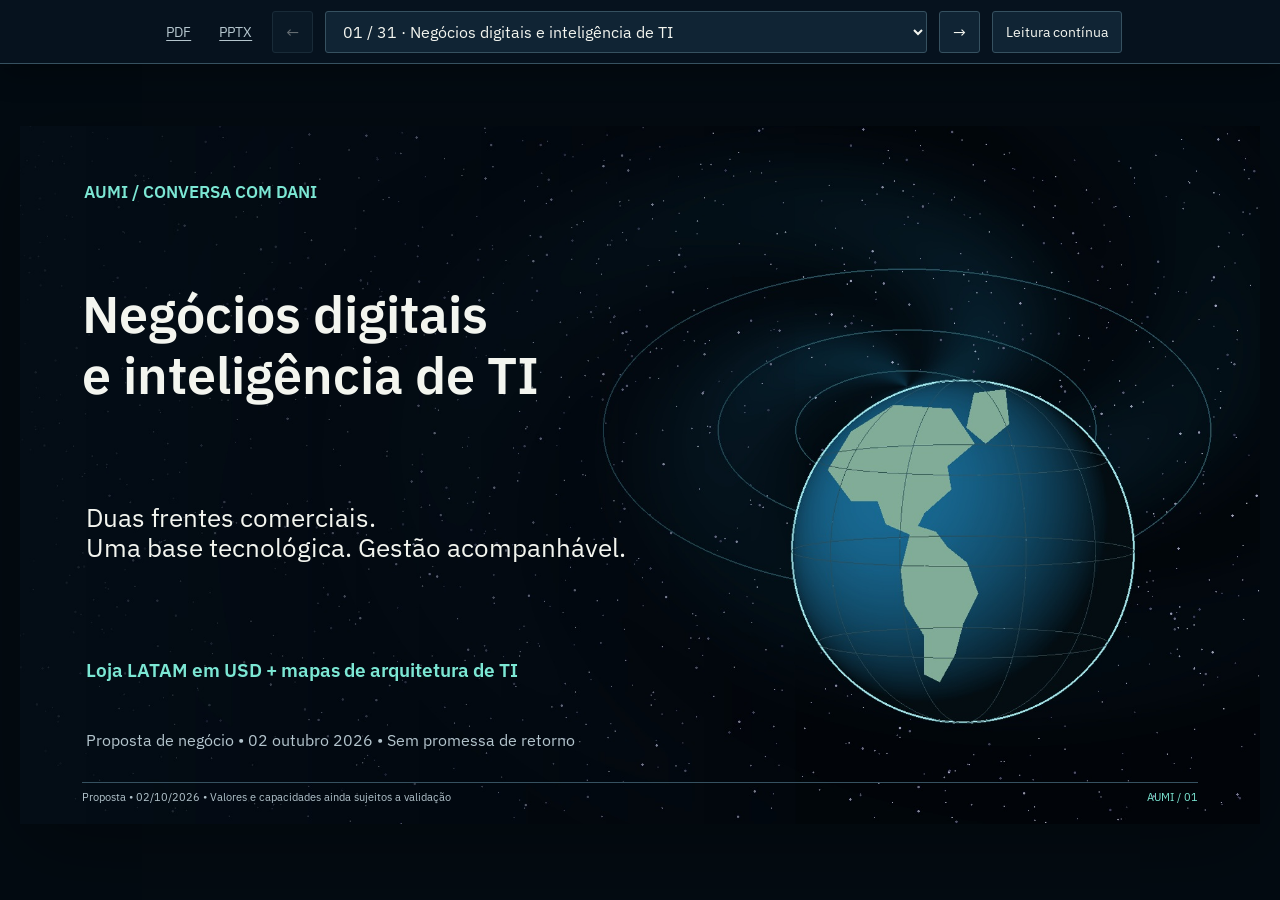
==== pitch.html @ 3e90cb3f "Add Dani portfolio pitch, audited financial model and spatial presentation" ====
<!doctype html><html lang="pt-BR"><head><meta charset="utf-8"><meta name="viewport" content="width=device-width,initial-scale=1"><title>AUMI | Pitch para Dani</title><meta name="description" content="Proposta de negócios digitais LATAM e mapas de TI, com premissas, capital e riscos explícitos."><link rel="stylesheet" href="assets/fonts.css"><link rel="stylesheet" href="pitch.css"><script src="pitch.js" defer></script></head><body><a class="skip" href="#deck">Ir para os slides</a><nav class="deck-nav" aria-label="Navegação da apresentação"><a href="pitch-deck.pdf">PDF</a><a href="pitch-deck.pptx">PPTX</a><button type="button" id="previous" aria-label="Slide anterior">←</button><label class="sr-only" for="slide-index">Escolher slide</label><select id="slide-index"><option value="1">01 / 31 · Negócios digitais e inteligência de TI</option><option value="2">02 / 31 · Duas rotas de receita. A mesma operação.</option><option value="3">03 / 31 · O que vamos oferecer primeiro</option><option value="4">04 / 31 · Validar poucos nichos. Interromper perdas cedo.</option><option value="5">05 / 31 · Mapa de TI: um escopo que o comprador entende</option><option value="6">06 / 31 · Há sinais de mercado. Ainda falta provar nossa venda.</option><option value="7">07 / 31 · Infraestrutura local. Venda e backup separados.</option><option value="8">08 / 31 · R$ 37 mil por mês no primeiro ano</option><option value="9">09 / 31 · Agentes organizam. Sócios enxergam. Humanos aprovam.</option><option value="10">10 / 31 · Metas por etapa, condicionadas a caixa e qualidade</option><option value="11">11 / 31 · De USD 29 vendidos, sobram USD 7,31628 de contribuição</option><option value="12">12 / 31 · O mapa de R$ 30 mil contribui R$ 9,6 mil</option><option value="13">13 / 31 · Escala exige mídia, visitas e entrega</option><option value="14">14 / 31 · Venda, receita e caixa são números diferentes</option><option value="15">15 / 31 · Três simulações. Nenhuma é previsão.</option><option value="16">16 / 31 · R$ 200 mil não financiam o fluxo-base completo</option><option value="17">17 / 31 · Se o CAC subir para USD 15, a tese muda</option><option value="18">18 / 31 · Sociedade 50/50. Regras antes do aporte.</option><option value="19">19 / 31 · Novas linhas só entram depois de evidência</option><option value="20">20 / 31 · A decisão de agora: validar a tese e financiar por marcos</option><option value="21">21 / 31 · Premissas da loja e fórmulas</option><option value="22">22 / 31 · Premissas de projeto, capital e exclusões</option><option value="23">23 / 31 · A curva mostra a necessidade de capital de giro</option><option value="24">24 / 31 · Agenda-base mensal: meses 1 a 12</option><option value="25">25 / 31 · Agenda-base mensal: meses 13 a 24</option><option value="26">26 / 31 · Agendas alternativas: meses 1 a 12</option><option value="27">27 / 31 · Agendas alternativas: meses 13 a 24</option><option value="28">28 / 31 · Retorno de Dani não é o payback do projeto</option><option value="29">29 / 31 · Fontes, datas e o que elas não provam</option><option value="30">30 / 31 · Fontes, datas e o que elas não provam</option><option value="31">31 / 31 · Perguntas para fechar a reunião</option></select><button type="button" id="next" aria-label="Próximo slide">→</button><button type="button" id="mode" aria-pressed="false">Leitura contínua</button></nav><p id="announcer" class="sr-only" aria-live="polite"></p><main id="deck" tabindex="-1"><section class="slide cover " id="slide-01" aria-label="1. Negócios digitais e inteligência de TI" data-title="Negócios digitais e inteligência de TI"><p class="element text" style="left:5.125%;top:8.0%;width:43.75%;height:3.888888888888889%;font-size:1.375cqw;color:#7CE7D4;font-weight:600;">AUMI  /  CONVERSA COM DANI</p><h1 class="element text" style="left:5.0%;top:22.444444444444443%;width:58.75%;height:24.444444444444443%;font-size:4.1875cqw;color:#F3F5EF;font-weight:600;">Negócios digitais<br>e inteligência de TI</h1><p class="element text" style="left:5.3125%;top:54.0%;width:45.9375%;height:11.11111111111111%;font-size:2.0625cqw;color:#F3F5EF;font-weight:400;">Duas frentes comerciais.<br>Uma base tecnológica. Gestão acompanhável.</p><p class="element text" style="left:5.3125%;top:76.22222222222223%;width:43.75%;height:9.11111111111111%;font-size:1.5625cqw;color:#7CE7D4;font-weight:600;">Loja LATAM em USD + mapas de arquitetura de TI</p><p class="element text" style="left:5.3125%;top:86.66666666666667%;width:54.375%;height:5.0%;font-size:1.25cqw;color:#B4C5CD;font-weight:400;">Proposta de negócio • 02 outubro 2026 • Sem promessa de retorno</p><footer class="slide-footer"><span>Proposta • 02/10/2026 • Valores e capacidades ainda sujeitos a validação</span><span>AUMI / 01</span></footer></section><section class="slide  " id="slide-02" aria-label="2. Duas rotas de receita. A mesma operação." data-title="Duas rotas de receita. A mesma operação."><p class="element text" style="left:4.75%;top:5.777777777777778%;width:90.0%;height:2.6666666666666665%;font-size:1.1875cqw;color:#7CE7D4;font-weight:600;">02 / O NEGÓCIO</p><h2 class="element text" style="left:4.75%;top:10.88888888888889%;width:90.625%;height:12.444444444444445%;font-size:3.0625cqw;color:#F3F5EF;font-weight:600;">Duas rotas de receita. A mesma operação.</h2><p class="element text" style="left:4.875%;top:24.22222222222222%;width:90.0%;height:6.888888888888889%;font-size:1.5625cqw;color:#B4C5CD;font-weight:400;">Pesquisa, produção, venda e medição: o ciclo se repete com aprovação humana.</p><p class="element text decor" style="left:4.875%;top:35.77777777777778%;width:42.75%;height:27.22222222222222%;font-size:1.75cqw;color:#F3F5EF;font-weight:400;background:#102434;"></p><p class="element text" style="left:6.5%;top:38.44444444444444%;width:39.5%;height:6.0%;font-size:1.875cqw;color:#7CE7D4;font-weight:600;">LOJA LATAM</p><p class="element text" style="left:6.5%;top:46.111111111111114%;width:39.5%;height:14.777777777777779%;font-size:1.5625cqw;color:#F3F5EF;font-weight:400;">Pessoas compram materiais práticos.<br>PDFs, templates, kits e minicursos.<br>Receita por pedido em USD.</p><p class="element text decor" style="left:49.875%;top:35.77777777777778%;width:45.25%;height:27.22222222222222%;font-size:1.75cqw;color:#F3F5EF;font-weight:400;background:#102434;"></p><p class="element text" style="left:51.5%;top:38.44444444444444%;width:42.0%;height:6.0%;font-size:1.875cqw;color:#F5CA80;font-weight:600;">MAPAS DE TI</p><p class="element text" style="left:51.5%;top:46.111111111111114%;width:42.0%;height:14.777777777777779%;font-size:1.5625cqw;color:#F3F5EF;font-weight:400;">Empresas contratam um escopo delimitado.<br>Inventário, relações e visão executiva.<br>Receita por projeto em BRL.</p><p class="element text" style="left:4.875%;top:69.44444444444444%;width:21.5%;height:4.888888888888889%;font-size:1.6875cqw;color:#7CE7D4;font-weight:600;">01 Pesquisar</p><p class="element text" style="left:4.875%;top:75.66666666666667%;width:20.8125%;height:6.666666666666667%;font-size:1.375cqw;color:#B4C5CD;font-weight:400;">Dor + disposição de pagar</p><p class="element text" style="left:27.75%;top:69.44444444444444%;width:21.5%;height:4.888888888888889%;font-size:1.6875cqw;color:#7CE7D4;font-weight:600;">02 Construir</p><p class="element text" style="left:27.75%;top:75.66666666666667%;width:20.8125%;height:6.666666666666667%;font-size:1.375cqw;color:#B4C5CD;font-weight:400;">Curadoria + revisão humana</p><p class="element text" style="left:50.625%;top:69.44444444444444%;width:21.5%;height:4.888888888888889%;font-size:1.6875cqw;color:#7CE7D4;font-weight:600;">03 Vender</p><p class="element text" style="left:50.625%;top:75.66666666666667%;width:20.8125%;height:6.666666666666667%;font-size:1.375cqw;color:#B4C5CD;font-weight:400;">Checkout ou contrato</p><p class="element text" style="left:73.5%;top:69.44444444444444%;width:21.5%;height:4.888888888888889%;font-size:1.6875cqw;color:#7CE7D4;font-weight:600;">04 Medir</p><p class="element text" style="left:73.5%;top:75.66666666666667%;width:20.8125%;height:6.666666666666667%;font-size:1.375cqw;color:#B4C5CD;font-weight:400;">Margem, qualidade e caixa</p><p class="element text" style="left:4.875%;top:83.88888888888889%;width:90.25%;height:7.222222222222222%;font-size:1.5625cqw;color:#F5CA80;font-weight:600;">Clientes diferentes; não há conversão automática de consumidor em comprador B2B.</p><footer class="slide-footer"><span>Proposta • 02/10/2026 • Valores e capacidades ainda sujeitos a validação</span><span>AUMI / 02</span></footer></section><section class="slide  " id="slide-03" aria-label="3. O que vamos oferecer primeiro" data-title="O que vamos oferecer primeiro"><p class="element text" style="left:4.75%;top:5.777777777777778%;width:90.0%;height:2.6666666666666665%;font-size:1.1875cqw;color:#7CE7D4;font-weight:600;">03 / PRODUTOS PROPOSTOS</p><h2 class="element text" style="left:4.75%;top:10.88888888888889%;width:90.625%;height:12.444444444444445%;font-size:3.0625cqw;color:#F3F5EF;font-weight:600;">O que vamos oferecer primeiro</h2><p class="element text" style="left:4.875%;top:24.22222222222222%;width:90.0%;height:6.888888888888889%;font-size:1.5625cqw;color:#B4C5CD;font-weight:400;">Preços de teste. Nenhum nicho, catálogo ou comprador está confirmado.</p><p class="element text" style="left:5.625%;top:36.111111111111114%;width:40.625%;height:9.444444444444445%;font-size:4.0625cqw;color:#7CE7D4;font-weight:600;">USD 29</p><p class="element text" style="left:5.625%;top:46.44444444444444%;width:40.625%;height:11.666666666666666%;font-size:1.5625cqw;color:#B4C5CD;font-weight:400;">Ticket médio hipotético da loja</p><p class="element text" style="left:51.875%;top:36.111111111111114%;width:40.625%;height:9.444444444444445%;font-size:4.0625cqw;color:#F5CA80;font-weight:600;">R$ 30 mil</p><p class="element text" style="left:51.875%;top:46.44444444444444%;width:40.625%;height:11.666666666666666%;font-size:1.5625cqw;color:#B4C5CD;font-weight:400;">Preço proposto por mapa de TI</p><p class="element text" style="left:5.625%;top:60.0%;width:39.375%;height:18.88888888888889%;font-size:1.8125cqw;color:#F3F5EF;font-weight:400;">Vários nichos, escolhidos por validação.<br>Espanhol como hipótese inicial de idioma.<br>Entrega digital em plataforma existente.</p><p class="element text" style="left:51.875%;top:60.0%;width:40.0%;height:19.444444444444443%;font-size:1.8125cqw;color:#F3F5EF;font-weight:400;">80 horas diretas por projeto.<br>Entrega proposta em 2 a 4 semanas.<br>Um domínio de TI delimitado.</p><svg class="connection" viewBox="0 0 1600 900" aria-hidden="true"><line x1="778" y1="323" x2="778" y2="723" stroke="#365160" stroke-width="2"/></svg><p class="element text" style="left:4.875%;top:83.88888888888889%;width:90.25%;height:7.222222222222222%;font-size:1.5625cqw;color:#F5CA80;font-weight:600;">Não construir marketplace próprio antes de provar que há compra.</p><footer class="slide-footer"><span>Proposta • 02/10/2026 • Valores e capacidades ainda sujeitos a validação</span><span>AUMI / 03</span></footer></section><section class="slide  " id="slide-04" aria-label="4. Validar poucos nichos. Interromper perdas cedo." data-title="Validar poucos nichos. Interromper perdas cedo."><p class="element text" style="left:4.75%;top:5.777777777777778%;width:90.0%;height:2.6666666666666665%;font-size:1.1875cqw;color:#7CE7D4;font-weight:600;">04 / LOJA LATAM</p><h2 class="element text" style="left:4.75%;top:10.88888888888889%;width:90.625%;height:12.444444444444445%;font-size:3.0625cqw;color:#F3F5EF;font-weight:600;">Validar poucos nichos. Interromper perdas cedo.</h2><p class="element text" style="left:4.875%;top:24.22222222222222%;width:90.0%;height:6.888888888888889%;font-size:1.5625cqw;color:#B4C5CD;font-weight:400;">Até três nichos em teste, não dezenas de produtos lançados ao mesmo tempo.</p><p class="element text" style="left:5.3125%;top:35.55555555555556%;width:4.0625%;height:6.444444444444445%;font-size:2.6875cqw;color:#7CE7D4;font-weight:600;">01</p><p class="element text" style="left:11.875%;top:35.55555555555556%;width:26.25%;height:7.777777777777778%;font-size:1.9375cqw;color:#F3F5EF;font-weight:600;">Ouvir antes de produzir</p><p class="element text" style="left:40.625%;top:35.55555555555556%;width:52.1875%;height:11.11111111111111%;font-size:1.6875cqw;color:#B4C5CD;font-weight:400;">Dor verificável; disposição de pagar; entrega demonstrável; baixo risco regulatório.</p><svg class="connection" viewBox="0 0 1600 900" aria-hidden="true"><line x1="190" y1="432" x2="1490" y2="432" stroke="#365160" stroke-width="2"/></svg><p class="element text" style="left:5.3125%;top:50.22222222222222%;width:4.0625%;height:6.444444444444445%;font-size:2.6875cqw;color:#7CE7D4;font-weight:600;">02</p><p class="element text" style="left:11.875%;top:50.22222222222222%;width:26.25%;height:7.777777777777778%;font-size:1.9375cqw;color:#F3F5EF;font-weight:600;">Testar uma oferta</p><p class="element text" style="left:40.625%;top:50.22222222222222%;width:52.1875%;height:11.11111111111111%;font-size:1.6875cqw;color:#B4C5CD;font-weight:400;">Material curto e útil, revisão de especialista, página e checkout funcionando.</p><svg class="connection" viewBox="0 0 1600 900" aria-hidden="true"><line x1="190" y1="564" x2="1490" y2="564" stroke="#365160" stroke-width="2"/></svg><p class="element text" style="left:5.3125%;top:64.88888888888889%;width:4.0625%;height:6.444444444444445%;font-size:2.6875cqw;color:#7CE7D4;font-weight:600;">03</p><p class="element text" style="left:11.875%;top:64.88888888888889%;width:26.25%;height:7.777777777777778%;font-size:1.9375cqw;color:#F3F5EF;font-weight:600;">Medir e decidir</p><p class="element text" style="left:40.625%;top:64.88888888888889%;width:52.1875%;height:11.11111111111111%;font-size:1.6875cqw;color:#B4C5CD;font-weight:400;">Medir estornos, CAC e suporte. Parar com contribuição negativa ou qualidade insuficiente; aprovar teto de teste antes.</p><svg class="connection" viewBox="0 0 1600 900" aria-hidden="true"><line x1="190" y1="696" x2="1490" y2="696" stroke="#365160" stroke-width="2"/></svg><p class="element text" style="left:4.875%;top:83.88888888888889%;width:90.25%;height:7.222222222222222%;font-size:1.5625cqw;color:#F5CA80;font-weight:600;">IA ajuda a produzir e revisar; não substitui utilidade, direitos autorais ou especialista.</p><footer class="slide-footer"><span>Proposta • 02/10/2026 • Valores e capacidades ainda sujeitos a validação</span><span>AUMI / 04</span></footer></section><section class="slide  " id="slide-05" aria-label="5. Mapa de TI: um escopo que o comprador entende" data-title="Mapa de TI: um escopo que o comprador entende"><p class="element text" style="left:4.75%;top:5.777777777777778%;width:90.0%;height:2.6666666666666665%;font-size:1.1875cqw;color:#7CE7D4;font-weight:600;">05 / OFERTA DE R$ 30 MIL</p><h2 class="element text" style="left:4.75%;top:10.88888888888889%;width:90.625%;height:12.444444444444445%;font-size:3.0625cqw;color:#F3F5EF;font-weight:600;">Mapa de TI: um escopo que o comprador entende</h2><p class="element text" style="left:4.875%;top:24.22222222222222%;width:90.0%;height:6.888888888888889%;font-size:1.5625cqw;color:#B4C5CD;font-weight:400;">Exemplo ilustrativo de relações. Não representa dados de cliente.</p><svg class="connection" viewBox="0 0 1600 900" aria-hidden="true"><line x1="195" y1="385" x2="525" y2="385" stroke="#7CE7D4" stroke-width="3"/></svg><svg class="connection" viewBox="0 0 1600 900" aria-hidden="true"><line x1="525" y1="385" x2="355" y2="545" stroke="#7CE7D4" stroke-width="3"/></svg><svg class="connection" viewBox="0 0 1600 900" aria-hidden="true"><line x1="525" y1="385" x2="635" y2="655" stroke="#7CE7D4" stroke-width="3"/></svg><svg class="connection" viewBox="0 0 1600 900" aria-hidden="true"><line x1="195" y1="385" x2="635" y2="655" stroke="#7CE7D4" stroke-width="3"/></svg><p class="element text" style="left:5.625%;top:38.333333333333336%;width:13.75%;height:9.11111111111111%;font-size:1.8125cqw;color:#F3F5EF;font-weight:600;background:#102434;">Portal</p><p class="element text" style="left:26.25%;top:38.333333333333336%;width:13.75%;height:9.11111111111111%;font-size:1.8125cqw;color:#F3F5EF;font-weight:600;background:#102434;">API</p><p class="element text" style="left:15.625%;top:56.111111111111114%;width:13.75%;height:9.11111111111111%;font-size:1.8125cqw;color:#F3F5EF;font-weight:600;background:#102434;">Dados</p><p class="element text" style="left:33.125%;top:68.33333333333333%;width:13.75%;height:9.11111111111111%;font-size:1.8125cqw;color:#F3F5EF;font-weight:600;background:#102434;">Identidade</p><p class="element text" style="left:5.375%;top:80.77777777777777%;width:41.25%;height:5.555555555555555%;font-size:1.25cqw;color:#B4C5CD;font-weight:400;">Relações ilustrativas; confirmar fontes e responsáveis.</p><p class="element text" style="left:51.875%;top:35.44444444444444%;width:42.5%;height:7.777777777777778%;font-size:1.9375cqw;color:#F5CA80;font-weight:600;">Limite proposto</p><p class="element text" style="left:51.875%;top:42.55555555555556%;width:41.25%;height:18.11111111111111%;font-size:1.75cqw;color:#F3F5EF;font-weight:400;">1 domínio • até 40 componentes<br>Até 80 relações • 2 fontes autorizadas<br>2 sessões de validação • 80 h diretas</p><p class="element text" style="left:51.875%;top:62.22222222222222%;width:41.25%;height:6.0%;font-size:1.9375cqw;color:#F5CA80;font-weight:600;">Entrega ao comprador</p><p class="element text" style="left:51.875%;top:68.88888888888889%;width:41.25%;height:16.666666666666668%;font-size:1.75cqw;color:#F3F5EF;font-weight:400;">Inventário com donos/fontes, mapa 2D/3D, dependências e lacunas, PDF executivo e exportação.</p><footer class="slide-footer"><span>Proposta • 02/10/2026 • Valores e capacidades ainda sujeitos a validação</span><span>AUMI / 05</span></footer></section><section class="slide  " id="slide-06" aria-label="6. Há sinais de mercado. Ainda falta provar nossa venda." data-title="Há sinais de mercado. Ainda falta provar nossa venda."><p class="element text" style="left:4.75%;top:5.777777777777778%;width:90.0%;height:2.6666666666666665%;font-size:1.1875cqw;color:#7CE7D4;font-weight:600;">06 / MERCADO E CONCORRÊNCIA</p><h2 class="element text" style="left:4.75%;top:10.88888888888889%;width:90.625%;height:12.444444444444445%;font-size:3.0625cqw;color:#F3F5EF;font-weight:600;">Há sinais de mercado. Ainda falta provar nossa venda.</h2><p class="element text" style="left:5.3125%;top:32.333333333333336%;width:43.125%;height:9.444444444444445%;font-size:4.0625cqw;color:#7CE7D4;font-weight:600;">21 milhões</p><p class="element text" style="left:5.3125%;top:42.666666666666664%;width:43.125%;height:11.666666666666666%;font-size:1.5625cqw;color:#B4C5CD;font-weight:400;">Compradores globais em 12 meses até março/2024. Hotmart/Teachable; dado autorrelatado.</p><p class="element text" style="left:52.8125%;top:32.333333333333336%;width:41.875%;height:9.444444444444445%;font-size:4.0625cqw;color:#F5CA80;font-weight:600;">84%</p><p class="element text" style="left:52.8125%;top:42.666666666666664%;width:41.875%;height:11.666666666666666%;font-size:1.5625cqw;color:#B4C5CD;font-weight:400;">Mais de 750 respondentes globais apontaram gestão do gasto cloud como desafio principal. Flexera 2025.</p><p class="element text" style="left:5.5%;top:58.44444444444444%;width:39.375%;height:8.88888888888889%;font-size:1.625cqw;color:#7CE7D4;font-weight:400;">+50% de GMV LATAM, exceto Brasil, de 2022 para 2023, segundo a Hotmart.</p><p class="element text" style="left:5.5%;top:72.55555555555556%;width:40.0%;height:11.11111111111111%;font-size:1.75cqw;color:#F3F5EF;font-weight:400;">Concorrência na loja: conteúdo gratuito, criadores e marketplaces.</p><p class="element text" style="left:52.8125%;top:72.55555555555556%;width:40.625%;height:11.11111111111111%;font-size:1.75cqw;color:#F3F5EF;font-weight:400;">Concorrência TI: consultorias, draw.io, LeanIX e ServiceNow.</p><p class="element text" style="left:4.875%;top:85.66666666666667%;width:90.25%;height:7.222222222222222%;font-size:1.5625cqw;color:#F5CA80;font-weight:600;">Hipótese de valor: resultado delimitado, fonte e curadoria. “Usar IA” não basta.</p><footer class="slide-footer"><span>Fontes: Hotmart, 21/03/2024; Flexera, 19/03/2025. URLs e limites no apêndice.</span><span>AUMI / 06</span></footer></section><section class="slide  " id="slide-07" aria-label="7. Infraestrutura local. Venda e backup separados." data-title="Infraestrutura local. Venda e backup separados."><p class="element text" style="left:4.75%;top:5.777777777777778%;width:90.0%;height:2.6666666666666665%;font-size:1.1875cqw;color:#7CE7D4;font-weight:600;">07 / PARQUE TECNOLÓGICO</p><h2 class="element text" style="left:4.75%;top:10.88888888888889%;width:90.625%;height:12.444444444444445%;font-size:3.0625cqw;color:#F3F5EF;font-weight:600;">Infraestrutura local. Venda e backup separados.</h2><p class="element text" style="left:4.875%;top:24.22222222222222%;width:90.0%;height:6.888888888888889%;font-size:1.5625cqw;color:#B4C5CD;font-weight:400;">Uma DGX Spark desde o início é premissa de planejamento, não compra autorizada.</p><p class="element text decor" style="left:4.875%;top:34.888888888888886%;width:34.6875%;height:28.88888888888889%;font-size:1.75cqw;color:#F3F5EF;font-weight:400;background:#102434;"></p><p class="element text" style="left:6.5%;top:37.55555555555556%;width:31.4375%;height:6.0%;font-size:1.875cqw;color:#7CE7D4;font-weight:600;">DGX SPARK / GB10</p><p class="element text" style="left:6.5%;top:45.22222222222222%;width:31.4375%;height:16.444444444444443%;font-size:1.5625cqw;color:#F3F5EF;font-weight:400;">128 GB unificados • 20 núcleos ARM<br>4 TB provisionados • rede 10GbE<br>Produção e inferência locais</p><svg class="connection" viewBox="0 0 1600 900" aria-hidden="true"><line x1="634" y1="445" x2="780" y2="363" stroke="#7CE7D4" stroke-width="2"/></svg><p class="element text" style="left:48.75%;top:35.55555555555556%;width:18.75%;height:9.666666666666666%;font-size:1.6875cqw;color:#F3F5EF;font-weight:600;background:#102434;">Cloud / aplicação</p><svg class="connection" viewBox="0 0 1600 900" aria-hidden="true"><line x1="634" y1="445" x2="1170" y2="363" stroke="#7CE7D4" stroke-width="2"/></svg><p class="element text" style="left:73.125%;top:35.55555555555556%;width:21.875%;height:9.666666666666666%;font-size:1.6875cqw;color:#F3F5EF;font-weight:600;background:#102434;">Checkout / entrega</p><svg class="connection" viewBox="0 0 1600 900" aria-hidden="true"><line x1="634" y1="445" x2="960" y2="534" stroke="#7CE7D4" stroke-width="2"/></svg><p class="element text" style="left:60.0%;top:54.55555555555556%;width:25.0%;height:9.666666666666666%;font-size:1.6875cqw;color:#F3F5EF;font-weight:600;background:#102434;">Backup separado</p><p class="element text" style="left:5.3125%;top:69.55555555555556%;width:89.375%;height:9.11111111111111%;font-size:1.8125cqw;color:#7CE7D4;font-weight:600;">DGX 65k + proteção 4k + rede 2k + backup 3k + periféricos 2k = R$ 76 mil</p><p class="element text" style="left:5.3125%;top:80.33333333333333%;width:88.75%;height:7.333333333333333%;font-size:1.8125cqw;color:#F5CA80;font-weight:600;">Jurídico 12k + segurança 12k = R$ 24 mil  •  Total inicial M0: R$ 100 mil</p><footer class="slide-footer"><span>Especificações: NVIDIA DGX Spark Hardware, 10/09/2026. R$ 65 mil é provisão, não cotação.</span><span>AUMI / 07</span></footer></section><section class="slide  " id="slide-08" aria-label="8. R$ 37 mil por mês no primeiro ano" data-title="R$ 37 mil por mês no primeiro ano"><p class="element text" style="left:4.75%;top:5.777777777777778%;width:90.0%;height:2.6666666666666665%;font-size:1.1875cqw;color:#7CE7D4;font-weight:600;">08 / CUSTOS E EQUIPE</p><h2 class="element text" style="left:4.75%;top:10.88888888888889%;width:90.625%;height:12.444444444444445%;font-size:3.0625cqw;color:#F3F5EF;font-weight:600;">R$ 37 mil por mês no primeiro ano</h2><p class="element text" style="left:4.875%;top:24.22222222222222%;width:90.0%;height:6.888888888888889%;font-size:1.5625cqw;color:#B4C5CD;font-weight:400;">Envelopes de orçamento; não são salários pesquisados nem cargos já atribuídos.</p><div class="element table-wrap" style="left:5.0%;top:34.55555555555556%;width:53.125%;height:43.888888888888886%;font-size:1.6875cqw;"><table><colgroup><col style="width:77.0%"><col style="width:23.0%"></colgroup><thead><tr><th scope="col">Envelope mensal • ano 1</th><th scope="col">R$ mil</th></tr></thead><tbody><tr><th scope="row">Produto</th><td>8,0</td></tr><tr><th scope="row">Engenharia / P&amp;D</th><td>18,0</td></tr><tr><th scope="row">Especialistas</th><td>6,0</td></tr><tr><th scope="row">Cloud + ferramentas</th><td>2,0</td></tr><tr><th scope="row">Prospecção + administração</th><td>2,5</td></tr><tr><th scope="row">Energia</th><td>0,5</td></tr></tbody></table></div><p class="element text" style="left:64.375%;top:36.77777777777778%;width:28.75%;height:9.444444444444445%;font-size:4.0625cqw;color:#F5CA80;font-weight:600;">R$ 42 mil</p><p class="element text" style="left:64.375%;top:47.111111111111114%;width:28.75%;height:11.666666666666666%;font-size:1.5625cqw;color:#B4C5CD;font-weight:400;">Fixo mensal no ano 2</p><p class="element text" style="left:64.375%;top:62.111111111111114%;width:28.4375%;height:16.666666666666668%;font-size:1.8125cqw;color:#F3F5EF;font-weight:400;">Entrega TI e suporte da loja entram à parte, nos custos variáveis.</p><p class="element text" style="left:4.875%;top:83.88888888888889%;width:90.25%;height:7.222222222222222%;font-size:1.5625cqw;color:#F5CA80;font-weight:600;">A operação precisa financiar estrutura + entrega + aquisição de clientes + prazo de recebimento.</p><footer class="slide-footer"><span>Proposta • 02/10/2026 • Valores e capacidades ainda sujeitos a validação</span><span>AUMI / 08</span></footer></section><section class="slide  " id="slide-09" aria-label="9. Agentes organizam. Sócios enxergam. Humanos aprovam." data-title="Agentes organizam. Sócios enxergam. Humanos aprovam."><p class="element text" style="left:4.75%;top:5.777777777777778%;width:90.0%;height:2.6666666666666665%;font-size:1.1875cqw;color:#7CE7D4;font-weight:600;">09 / GESTÃO TRANSPARENTE</p><h2 class="element text" style="left:4.75%;top:10.88888888888889%;width:90.625%;height:12.444444444444445%;font-size:3.0625cqw;color:#F3F5EF;font-weight:600;">Agentes organizam. Sócios enxergam. Humanos aprovam.</h2><p class="element text" style="left:4.875%;top:24.22222222222222%;width:90.0%;height:6.888888888888889%;font-size:1.5625cqw;color:#B4C5CD;font-weight:400;">Proposta a implantar. Não há integração financeira ou painel operacional pronto.</p><p class="element text decor" style="left:5.0%;top:36.333333333333336%;width:27.625%;height:35.888888888888886%;font-size:1.75cqw;color:#F3F5EF;font-weight:400;background:#102434;"></p><p class="element text" style="left:6.625%;top:39.0%;width:24.375%;height:6.0%;font-size:1.875cqw;color:#7CE7D4;font-weight:600;">FONTES AUTORIZADAS</p><p class="element text" style="left:6.625%;top:46.666666666666664%;width:24.375%;height:23.444444444444443%;font-size:1.5625cqw;color:#F3F5EF;font-weight:400;">Checkout • banco • anúncios<br>CRM • projetos • horas</p><p class="element text decor" style="left:36.25%;top:36.333333333333336%;width:27.625%;height:35.888888888888886%;font-size:1.75cqw;color:#F3F5EF;font-weight:400;background:#102434;"></p><p class="element text" style="left:37.875%;top:39.0%;width:24.375%;height:6.0%;font-size:1.875cqw;color:#7CE7D4;font-weight:600;">AGENTES + EVIDÊNCIAS</p><p class="element text" style="left:37.875%;top:46.666666666666664%;width:24.375%;height:23.444444444444443%;font-size:1.5625cqw;color:#F3F5EF;font-weight:400;">Conferir vendas e estornos<br>Calcular CAC e caixa<br>Anexar fonte e registrar ações</p><p class="element text decor" style="left:67.5%;top:36.333333333333336%;width:27.625%;height:35.888888888888886%;font-size:1.75cqw;color:#F3F5EF;font-weight:400;background:#102434;"></p><p class="element text" style="left:69.125%;top:39.0%;width:24.375%;height:6.0%;font-size:1.875cqw;color:#7CE7D4;font-weight:600;">SÓCIOS + APROVAÇÃO</p><p class="element text" style="left:69.125%;top:46.666666666666664%;width:24.375%;height:23.444444444444443%;font-size:1.5625cqw;color:#F3F5EF;font-weight:400;">Painel somente leitura<br>Relatório diário<br>Reunião semanal e fechamento mensal</p><p class="element text" style="left:33.5%;top:48.888888888888886%;width:2.5%;height:6.666666666666667%;font-size:1.875cqw;color:#7CE7D4;font-weight:400;">→</p><p class="element text" style="left:64.75%;top:48.888888888888886%;width:2.5%;height:6.666666666666667%;font-size:1.875cqw;color:#7CE7D4;font-weight:400;">→</p><p class="element text" style="left:5.3125%;top:77.44444444444444%;width:89.5%;height:10.444444444444445%;font-size:1.6875cqw;color:#F5CA80;font-weight:400;">Permissões mínimas, logs, separação de dados e alerta/parada. Orçamento e despesas relevantes: aprovação conjunta AUMI + Dani; limites a formalizar.</p><footer class="slide-footer"><span>Proposta • 02/10/2026 • Valores e capacidades ainda sujeitos a validação</span><span>AUMI / 09</span></footer></section><section class="slide  " id="slide-10" aria-label="10. Metas por etapa, condicionadas a caixa e qualidade" data-title="Metas por etapa, condicionadas a caixa e qualidade"><p class="element text" style="left:4.75%;top:5.777777777777778%;width:90.0%;height:2.6666666666666665%;font-size:1.1875cqw;color:#7CE7D4;font-weight:600;">10 / PRIMEIROS 90 DIAS E ANO 1</p><h2 class="element text" style="left:4.75%;top:10.88888888888889%;width:90.625%;height:12.444444444444445%;font-size:3.0625cqw;color:#F3F5EF;font-weight:600;">Metas por etapa, condicionadas a caixa e qualidade</h2><p class="element text" style="left:4.875%;top:24.22222222222222%;width:90.0%;height:6.888888888888889%;font-size:1.5625cqw;color:#B4C5CD;font-weight:400;">Agenda-base simulada. Não é pipeline existente nem compromisso de vendas.</p><p class="element text decor" style="left:5.0%;top:35.44444444444444%;width:29.0625%;height:33.55555555555556%;font-size:1.75cqw;color:#F3F5EF;font-weight:400;background:#102434;"></p><p class="element text" style="left:6.625%;top:38.111111111111114%;width:25.8125%;height:6.0%;font-size:1.875cqw;color:#7CE7D4;font-weight:600;">Dias 1–30</p><p class="element text" style="left:6.625%;top:45.77777777777778%;width:25.8125%;height:21.11111111111111%;font-size:1.5625cqw;color:#F3F5EF;font-weight:400;">10 conversas com compradores de nichos<br>5 contatos TI<br>Selecionar até 3 nichos</p><p class="element text decor" style="left:35.9375%;top:35.44444444444444%;width:29.0625%;height:33.55555555555556%;font-size:1.75cqw;color:#F3F5EF;font-weight:400;background:#102434;"></p><p class="element text" style="left:37.5625%;top:38.111111111111114%;width:25.8125%;height:6.0%;font-size:1.875cqw;color:#7CE7D4;font-weight:600;">Dias 31–60</p><p class="element text" style="left:37.5625%;top:45.77777777777778%;width:25.8125%;height:21.11111111111111%;font-size:1.5625cqw;color:#F3F5EF;font-weight:400;">Preparar até 3 ofertas testáveis<br>Validar checkout, entrega e dados</p><p class="element text decor" style="left:66.875%;top:35.44444444444444%;width:29.0625%;height:33.55555555555556%;font-size:1.75cqw;color:#F3F5EF;font-weight:400;background:#102434;"></p><p class="element text" style="left:68.5%;top:38.111111111111114%;width:25.8125%;height:6.0%;font-size:1.875cqw;color:#7CE7D4;font-weight:600;">Dias 61–90</p><p class="element text" style="left:68.5%;top:45.77777777777778%;width:25.8125%;height:21.11111111111111%;font-size:1.5625cqw;color:#F3F5EF;font-weight:400;">Alvo condicional:<br>50 vendas de loja<br>1 mapa pago</p><p class="element text" style="left:5.375%;top:74.55555555555556%;width:41.25%;height:9.333333333333334%;font-size:2.0cqw;color:#7CE7D4;font-weight:600;">M6  /  500 vendas loja/mês<br>2 mapas acumulados</p><p class="element text" style="left:51.5625%;top:74.55555555555556%;width:41.25%;height:9.333333333333334%;font-size:2.0cqw;color:#F5CA80;font-weight:600;">M12  /  2.000 vendas loja/mês<br>8 mapas acumulados</p><footer class="slide-footer"><span>Proposta • 02/10/2026 • Valores e capacidades ainda sujeitos a validação</span><span>AUMI / 10</span></footer></section><section class="slide  " id="slide-11" aria-label="11. De USD 29 vendidos, sobram USD 7,31628 de contribuição" data-title="De USD 29 vendidos, sobram USD 7,31628 de contribuição"><p class="element text" style="left:4.75%;top:5.777777777777778%;width:90.0%;height:2.6666666666666665%;font-size:1.1875cqw;color:#7CE7D4;font-weight:600;">11 / ECONOMIA POR PEDIDO DA LOJA</p><h2 class="element text" style="left:4.75%;top:10.88888888888889%;width:90.625%;height:12.444444444444445%;font-size:3.0625cqw;color:#F3F5EF;font-weight:600;">De USD 29 vendidos, sobram USD 7,31628 de contribuição</h2><p class="element text" style="left:4.875%;top:24.22222222222222%;width:90.0%;height:6.888888888888889%;font-size:1.5625cqw;color:#B4C5CD;font-weight:400;">Contribuição paga os fixos; não é lucro. Câmbio hipotético: USD 1 = R$ 5.</p><div class="element table-wrap" style="left:5.0%;top:33.333333333333336%;width:60.0%;height:48.333333333333336%;font-size:1.5cqw;"><table><colgroup><col style="width:78.0%"><col style="width:22.0%"></colgroup><thead><tr><th scope="col">Por pedido aprovado</th><th scope="col">USD</th></tr></thead><tbody><tr><th scope="row">Venda bruta</th><td>29,00000</td></tr><tr><th scope="row">Estornos (8%)</th><td>−2,32000</td></tr><tr><th scope="row">Receita após estornos</th><td>26,68000</td></tr><tr><th scope="row">Hotmart: 9,9% + USD 1 após estornos</th><td>−3,56132</td></tr><tr><th scope="row">Tributos: provisão de 15%</th><td>−4,00200</td></tr><tr><th scope="row">Meios / câmbio: reserva de 3%</th><td>−0,80040</td></tr><tr><th scope="row">Aquisição (CAC) + suporte</th><td>−11,00000</td></tr></tbody></table></div><p class="element text" style="left:70.0%;top:40.55555555555556%;width:23.75%;height:9.444444444444445%;font-size:4.0625cqw;color:#7CE7D4;font-weight:600;">7,31628</p><p class="element text" style="left:70.0%;top:50.888888888888886%;width:23.75%;height:11.666666666666666%;font-size:1.5625cqw;color:#B4C5CD;font-weight:400;">USD de contribuição por pedido</p><p class="element text" style="left:70.0%;top:67.0%;width:22.5%;height:11.11111111111111%;font-size:1.875cqw;color:#F5CA80;font-weight:600;">R$ 36,5814<br>por pedido a câmbio 5</p><p class="element text" style="left:4.875%;top:86.33333333333333%;width:90.25%;height:7.222222222222222%;font-size:1.5625cqw;color:#F5CA80;font-weight:600;">CAC USD 10 + suporte USD 1. Sem supor tráfego gratuito.</p><footer class="slide-footer"><span>Hotmart: tabela/FAQ atualizada em 18/09/2026, efetiva 21/09/2026: 9,9% + USD 1. Ver ressalva no apêndice.</span><span>AUMI / 11</span></footer></section><section class="slide  " id="slide-12" aria-label="12. O mapa de R$ 30 mil contribui R$ 9,6 mil" data-title="O mapa de R$ 30 mil contribui R$ 9,6 mil"><p class="element text" style="left:4.75%;top:5.777777777777778%;width:90.0%;height:2.6666666666666665%;font-size:1.1875cqw;color:#7CE7D4;font-weight:600;">12 / ECONOMIA POR PROJETO TI</p><h2 class="element text" style="left:4.75%;top:10.88888888888889%;width:90.625%;height:12.444444444444445%;font-size:3.0625cqw;color:#F3F5EF;font-weight:600;">O mapa de R$ 30 mil contribui R$ 9,6 mil</h2><p class="element text" style="left:4.875%;top:24.22222222222222%;width:90.0%;height:6.888888888888889%;font-size:1.5625cqw;color:#B4C5CD;font-weight:400;">Preço e capacidade de entrega ainda precisam de validação comercial e técnica.</p><p class="element text" style="left:5.3125%;top:34.888888888888886%;width:24.6875%;height:6.0%;font-size:1.8125cqw;color:#7CE7D4;font-weight:600;">Preço proposto</p><p class="element text decor" style="left:31.25%;top:35.77777777777778%;width:45.625%;height:4.222222222222222%;font-size:1.75cqw;color:#F3F5EF;font-weight:400;background:#7CE7D4;"></p><p class="element text" style="left:79.375%;top:34.888888888888886%;width:16.25%;height:6.333333333333333%;font-size:1.875cqw;color:#7CE7D4;font-weight:600;">R$ 30.000</p><p class="element text" style="left:5.3125%;top:44.22222222222222%;width:24.6875%;height:6.0%;font-size:1.8125cqw;color:#B4C5CD;font-weight:600;">Trabalho direto</p><p class="element text decor" style="left:31.25%;top:45.111111111111114%;width:21.9%;height:4.222222222222222%;font-size:1.75cqw;color:#F3F5EF;font-weight:400;background:#B4C5CD;"></p><p class="element text" style="left:79.375%;top:44.22222222222222%;width:16.25%;height:6.333333333333333%;font-size:1.875cqw;color:#B4C5CD;font-weight:600;">R$ 14.400</p><p class="element text" style="left:5.3125%;top:53.55555555555556%;width:24.6875%;height:6.0%;font-size:1.8125cqw;color:#B4C5CD;font-weight:600;">Tributos 15%</p><p class="element text decor" style="left:31.25%;top:54.44444444444444%;width:6.84375%;height:4.222222222222222%;font-size:1.75cqw;color:#F3F5EF;font-weight:400;background:#B4C5CD;"></p><p class="element text" style="left:79.375%;top:53.55555555555556%;width:16.25%;height:6.333333333333333%;font-size:1.875cqw;color:#B4C5CD;font-weight:600;">R$ 4.500</p><p class="element text" style="left:5.3125%;top:62.888888888888886%;width:24.6875%;height:6.0%;font-size:1.8125cqw;color:#B4C5CD;font-weight:600;">Comercial 5%</p><p class="element text decor" style="left:31.25%;top:63.77777777777778%;width:2.28125%;height:4.222222222222222%;font-size:1.75cqw;color:#F3F5EF;font-weight:400;background:#B4C5CD;"></p><p class="element text" style="left:79.375%;top:62.888888888888886%;width:16.25%;height:6.333333333333333%;font-size:1.875cqw;color:#B4C5CD;font-weight:600;">R$ 1.500</p><p class="element text" style="left:5.3125%;top:72.22222222222223%;width:24.6875%;height:6.0%;font-size:1.8125cqw;color:#F5CA80;font-weight:600;">Contribuição</p><p class="element text decor" style="left:31.25%;top:73.11111111111111%;width:14.6%;height:4.222222222222222%;font-size:1.75cqw;color:#F3F5EF;font-weight:400;background:#F5CA80;"></p><p class="element text" style="left:79.375%;top:72.22222222222223%;width:16.25%;height:6.333333333333333%;font-size:1.875cqw;color:#F5CA80;font-weight:600;">R$ 9.600</p><p class="element text" style="left:4.875%;top:83.88888888888889%;width:90.25%;height:7.222222222222222%;font-size:1.5625cqw;color:#F5CA80;font-weight:600;">50% no início + 50% no mês seguinte, após entrega/aceite. Sem garantia de economia.</p><footer class="slide-footer"><span>Proposta • 02/10/2026 • Valores e capacidades ainda sujeitos a validação</span><span>AUMI / 12</span></footer></section><section class="slide  " id="slide-13" aria-label="13. Escala exige mídia, visitas e entrega" data-title="Escala exige mídia, visitas e entrega"><p class="element text" style="left:4.75%;top:5.777777777777778%;width:90.0%;height:2.6666666666666665%;font-size:1.1875cqw;color:#7CE7D4;font-weight:600;">13 / SIMULAÇÃO MENSAL</p><h2 class="element text" style="left:4.75%;top:10.88888888888889%;width:90.625%;height:12.444444444444445%;font-size:3.0625cqw;color:#F3F5EF;font-weight:600;">Escala exige mídia, visitas e entrega</h2><p class="element text" style="left:4.875%;top:24.22222222222222%;width:90.0%;height:6.888888888888889%;font-size:1.5625cqw;color:#B4C5CD;font-weight:400;">Quatro níveis independentes. Não são etapas garantidas nem a agenda dos 24 meses.</p><div class="element table-wrap" style="left:4.875%;top:36.55555555555556%;width:90.25%;height:38.111111111111114%;font-size:1.4375cqw;"><table><colgroup><col style="width:14.000000000000002%"><col style="width:14.499999999999998%"><col style="width:13.5%"><col style="width:14.499999999999998%"><col style="width:13.5%"><col style="width:14.499999999999998%"><col style="width:15.5%"></colgroup><thead><tr><th scope="col">Pedidos /<br>mapas</th><th scope="col">Loja bruta<br>USD</th><th scope="col">Bruto total<br>R$</th><th scope="col">Após estornos<br>R$</th><th scope="col">Aquisição<br>R$</th><th scope="col">Visitas<br>2% conv.</th><th scope="col">Resultado<br>R$</th></tr></thead><tbody><tr><th scope="row">300 / 0</th><td>USD 8.700</td><td>43,5 mil</td><td>40,0 mil</td><td>15,0 mil</td><td>15.000</td><td>-31,0 mil</td></tr><tr><th scope="row">1.000 / 1</th><td>USD 29.000</td><td>175,0 mil</td><td>163,4 mil</td><td>50,0 mil</td><td>50.000</td><td>4,2 mil</td></tr><tr><th scope="row">3.000 / 2</th><td>USD 87.000</td><td>495,0 mil</td><td>460,2 mil</td><td>150,0 mil</td><td>150.000</td><td>86,9 mil</td></tr><tr><th scope="row">5.000 / 3</th><td>USD 145.000</td><td>815,0 mil</td><td>757,0 mil</td><td>250,0 mil</td><td>250.000</td><td>169,7 mil</td></tr></tbody></table></div><p class="element text" style="left:5.3125%;top:79.55555555555556%;width:88.75%;height:8.555555555555555%;font-size:1.6875cqw;color:#F5CA80;font-weight:400;">Resultado após fixo de R$ 42 mil. Receita não é lucro nem saldo bancário; a loja recebe em M+1.</p><footer class="slide-footer"><span>Proposta • 02/10/2026 • Valores e capacidades ainda sujeitos a validação</span><span>AUMI / 13</span></footer></section><section class="slide  " id="slide-14" aria-label="14. Venda, receita e caixa são números diferentes" data-title="Venda, receita e caixa são números diferentes"><p class="element text" style="left:4.75%;top:5.777777777777778%;width:90.0%;height:2.6666666666666665%;font-size:1.1875cqw;color:#7CE7D4;font-weight:600;">14 / COMO O DINHEIRO CIRCULA</p><h2 class="element text" style="left:4.75%;top:10.88888888888889%;width:90.625%;height:12.444444444444445%;font-size:3.0625cqw;color:#F3F5EF;font-weight:600;">Venda, receita e caixa são números diferentes</h2><p class="element text" style="left:4.875%;top:24.22222222222222%;width:90.0%;height:6.888888888888889%;font-size:1.5625cqw;color:#B4C5CD;font-weight:400;">Exemplo do mês 12 no cenário-base. Valores em BRL, arredondados aqui.</p><p class="element text" style="left:5.25%;top:37.666666666666664%;width:29.375%;height:9.444444444444445%;font-size:4.0625cqw;color:#F3F5EF;font-weight:600;">R$ 320.000</p><p class="element text" style="left:5.25%;top:48.0%;width:29.375%;height:11.666666666666666%;font-size:1.5625cqw;color:#B4C5CD;font-weight:400;">Bruto do mês</p><p class="element text" style="left:36.1875%;top:37.666666666666664%;width:29.375%;height:9.444444444444445%;font-size:4.0625cqw;color:#7CE7D4;font-weight:600;">R$ 296.800</p><p class="element text" style="left:36.1875%;top:48.0%;width:29.375%;height:11.666666666666666%;font-size:1.5625cqw;color:#B4C5CD;font-weight:400;">Após estornos</p><p class="element text" style="left:67.125%;top:37.666666666666664%;width:29.375%;height:9.444444444444445%;font-size:4.0625cqw;color:#F5CA80;font-weight:600;">R$ 232.288</p><p class="element text" style="left:67.125%;top:48.0%;width:29.375%;height:11.666666666666666%;font-size:1.5625cqw;color:#B4C5CD;font-weight:400;">Recebido no mês</p><p class="element text" style="left:5.5%;top:66.22222222222223%;width:41.875%;height:9.777777777777779%;font-size:1.9375cqw;color:#7CE7D4;font-weight:600;">Resultado operacional: R$ 45.762,80</p><p class="element text" style="left:52.0625%;top:66.22222222222223%;width:41.875%;height:9.777777777777779%;font-size:1.9375cqw;color:#F5CA80;font-weight:600;">Caixa líquido do mês: R$ 16.864,45</p><p class="element text" style="left:4.875%;top:83.88888888888889%;width:90.25%;height:7.222222222222222%;font-size:1.5625cqw;color:#F5CA80;font-weight:600;">Loja: liquidação M+1 após taxa. Mapas: 50/50. Crescer exige capital de giro.</p><footer class="slide-footer"><span>Proposta • 02/10/2026 • Valores e capacidades ainda sujeitos a validação</span><span>AUMI / 14</span></footer></section><section class="slide  " id="slide-15" aria-label="15. Três simulações. Nenhuma é previsão." data-title="Três simulações. Nenhuma é previsão."><p class="element text" style="left:4.75%;top:5.777777777777778%;width:90.0%;height:2.6666666666666665%;font-size:1.1875cqw;color:#7CE7D4;font-weight:600;">15 / HORIZONTE DE 24 MESES</p><h2 class="element text" style="left:4.75%;top:10.88888888888889%;width:90.625%;height:12.444444444444445%;font-size:3.0625cqw;color:#F3F5EF;font-weight:600;">Três simulações. Nenhuma é previsão.</h2><p class="element text" style="left:4.875%;top:24.22222222222222%;width:90.0%;height:6.888888888888889%;font-size:1.5625cqw;color:#B4C5CD;font-weight:400;">Payback do projeto só existe com financiamento completo e vendas/CAC do cenário.</p><div class="element table-wrap" style="left:4.875%;top:35.22222222222222%;width:90.25%;height:36.666666666666664%;font-size:1.5cqw;"><table><colgroup><col style="width:13.0%"><col style="width:18.0%"><col style="width:18.0%"><col style="width:23.0%"><col style="width:15.0%"><col style="width:13.0%"></colgroup><thead><tr><th scope="col">Cenário</th><th scope="col">Após estornos<br>ano 1</th><th scope="col">Após estornos<br>ano 2</th><th scope="col">Fluxo acumulado<br>M24, sem aportes</th><th scope="col">Capital total<br>com reserva</th><th scope="col">Payback<br>projeto</th></tr></thead><tbody><tr><th scope="row">Conservador</th><td>R$ 352.146</td><td>R$ 1.070.490</td><td>R$ -737.708,49</td><td>R$ 870.000</td><td>Não em 24m</td></tr><tr><th scope="row">Base</th><td>R$ 1.473.950</td><td>R$ 5.255.600</td><td>R$ 466.065,35</td><td>R$ 530.000</td><td>M19</td></tr><tr><th scope="row">Escala</th><td>R$ 3.361.380</td><td>R$ 9.084.000</td><td>R$ 1.821.001,98</td><td>R$ 520.000</td><td>M14</td></tr></tbody></table></div><p class="element text" style="left:5.625%;top:77.77777777777777%;width:88.75%;height:10.11111111111111%;font-size:1.8125cqw;color:#F5CA80;font-weight:600;">Base: M19  •  Escala: M14  •  Conservador: sem retorno em 24 meses.<br>Antes de dividendos, dívida, juros e tributos pessoais.</p><footer class="slide-footer"><span>Proposta • 02/10/2026 • Valores e capacidades ainda sujeitos a validação</span><span>AUMI / 15</span></footer></section><section class="slide  " id="slide-16" aria-label="16. R$ 200 mil não financiam o fluxo-base completo" data-title="R$ 200 mil não financiam o fluxo-base completo"><p class="element text" style="left:4.75%;top:5.777777777777778%;width:90.0%;height:2.6666666666666665%;font-size:1.1875cqw;color:#7CE7D4;font-weight:600;">16 / CAPITAL E FÔLEGO</p><h2 class="element text" style="left:4.75%;top:10.88888888888889%;width:90.625%;height:12.444444444444445%;font-size:3.0625cqw;color:#F3F5EF;font-weight:600;">R$ 200 mil não financiam o fluxo-base completo</h2><p class="element text" style="left:4.875%;top:24.22222222222222%;width:90.0%;height:6.888888888888889%;font-size:1.5625cqw;color:#B4C5CD;font-weight:400;">Capital-base total: R$ 530 mil. Aporte de cada sócio ainda não acordado.</p><div class="element table-wrap" style="left:5.0%;top:35.22222222222222%;width:54.375%;height:33.333333333333336%;font-size:1.5625cqw;"><table><colgroup><col style="width:23.0%"><col style="width:24.0%"><col style="width:25.0%"><col style="width:28.000000000000004%"></colgroup><thead><tr><th scope="col">Aporte total</th><th scope="col">Após M0</th><th scope="col">Sem vendas¹</th><th scope="col">Falta para base</th></tr></thead><tbody><tr><th scope="row">R$ 100.000</th><td>R$ 0</td><td>0,00 meses</td><td>R$ 430.000</td></tr><tr><th scope="row">R$ 150.000</th><td>R$ 50.000</td><td>1,35 meses</td><td>R$ 380.000</td></tr><tr><th scope="row">R$ 200.000</th><td>R$ 100.000</td><td>2,70 meses</td><td>R$ 330.000</td></tr></tbody></table></div><p class="element text" style="left:65.0%;top:35.666666666666664%;width:27.5%;height:9.666666666666666%;font-size:3.625cqw;color:#7CE7D4;font-weight:600;">R$ 530 mil</p><p class="element text" style="left:65.0%;top:47.77777777777778%;width:28.25%;height:25.333333333333332%;font-size:1.75cqw;color:#F3F5EF;font-weight:400;">398.842,40 de pico de déficit<br>+ 126.000 de reserva<br>= 524.842,40<br>Arredondado a R$ 530 mil</p><p class="element text" style="left:5.3125%;top:74.44444444444444%;width:53.125%;height:9.444444444444445%;font-size:1.375cqw;color:#B4C5CD;font-weight:400;">¹ Após M0, considerando apenas R$ 37 mil/mês de fixos. Não é fôlego com aquisição e entrega.</p><p class="element text" style="left:4.875%;top:83.88888888888889%;width:90.25%;height:7.222222222222222%;font-size:1.5625cqw;color:#F5CA80;font-weight:600;">Não comprar a máquina se o caixa restante não sustentar a operação.</p><footer class="slide-footer"><span>Proposta • 02/10/2026 • Valores e capacidades ainda sujeitos a validação</span><span>AUMI / 16</span></footer></section><section class="slide  " id="slide-17" aria-label="17. Se o CAC subir para USD 15, a tese muda" data-title="Se o CAC subir para USD 15, a tese muda"><p class="element text" style="left:4.75%;top:5.777777777777778%;width:90.0%;height:2.6666666666666665%;font-size:1.1875cqw;color:#7CE7D4;font-weight:600;">17 / SENSIBILIDADE QUE DECIDE O RISCO</p><h2 class="element text" style="left:4.75%;top:10.88888888888889%;width:90.625%;height:12.444444444444445%;font-size:3.0625cqw;color:#F3F5EF;font-weight:600;">Se o CAC subir para USD 15, a tese muda</h2><p class="element text" style="left:4.875%;top:24.22222222222222%;width:90.0%;height:6.888888888888889%;font-size:1.5625cqw;color:#B4C5CD;font-weight:400;">Mesmas vendas do cenário-base. Só o custo de aquisição por pedido muda.</p><p class="element text" style="left:5.5%;top:36.333333333333336%;width:40.625%;height:9.444444444444445%;font-size:4.0625cqw;color:#FFAA97;font-weight:600;">USD 10 → 15</p><p class="element text" style="left:5.5%;top:46.666666666666664%;width:40.625%;height:11.666666666666666%;font-size:1.5625cqw;color:#B4C5CD;font-weight:400;">CAC por pedido: aumento de 50%</p><p class="element text" style="left:53.0625%;top:36.333333333333336%;width:40.625%;height:9.444444444444445%;font-size:4.0625cqw;color:#FFAA97;font-weight:600;">R$ 830 mil</p><p class="element text" style="left:53.0625%;top:46.666666666666664%;width:40.625%;height:11.666666666666666%;font-size:1.5625cqw;color:#B4C5CD;font-weight:400;">Capital requerido nesta sensibilidade</p><p class="element text" style="left:5.625%;top:63.111111111111114%;width:39.375%;height:12.666666666666666%;font-size:2.0625cqw;color:#F3F5EF;font-weight:600;">Base original: payback M19<br>Com CAC 15: sem payback em 24m</p><p class="element text" style="left:53.0625%;top:63.111111111111114%;width:40.625%;height:13.0%;font-size:2.0625cqw;color:#FFAA97;font-weight:600;">Fluxo acumulado M24:<br>−R$ 615.184,65, sem aportes</p><p class="element text" style="left:4.875%;top:83.88888888888889%;width:90.25%;height:7.222222222222222%;font-size:1.5625cqw;color:#F5CA80;font-weight:600;">Câmbio a R$ 4,50/USD: capital R$ 530 mil e payback M20. Hipótese, não cotação.</p><footer class="slide-footer"><span>Proposta • 02/10/2026 • Valores e capacidades ainda sujeitos a validação</span><span>AUMI / 17</span></footer></section><section class="slide  " id="slide-18" aria-label="18. Sociedade 50/50. Regras antes do aporte." data-title="Sociedade 50/50. Regras antes do aporte."><p class="element text" style="left:4.75%;top:5.777777777777778%;width:90.0%;height:2.6666666666666665%;font-size:1.1875cqw;color:#7CE7D4;font-weight:600;">18 / EQUITY E GOVERNANÇA</p><h2 class="element text" style="left:4.75%;top:10.88888888888889%;width:90.625%;height:12.444444444444445%;font-size:3.0625cqw;color:#F3F5EF;font-weight:600;">Sociedade 50/50. Regras antes do aporte.</h2><p class="element text" style="left:4.875%;top:24.22222222222222%;width:90.0%;height:6.888888888888889%;font-size:1.5625cqw;color:#B4C5CD;font-weight:400;">Participação não define, sozinha, quem aporta, trabalha ou recebe remuneração.</p><p class="element text" style="left:5.8125%;top:34.0%;width:38.75%;height:9.444444444444445%;font-size:4.0625cqw;color:#7CE7D4;font-weight:600;">50% AUMI</p><p class="element text" style="left:5.8125%;top:44.333333333333336%;width:38.75%;height:11.666666666666666%;font-size:1.5625cqw;color:#B4C5CD;font-weight:400;">Marcos, Luciana e João em conjunto. Divisão interna ainda a definir.</p><p class="element text" style="left:52.8125%;top:34.0%;width:38.75%;height:9.444444444444445%;font-size:4.0625cqw;color:#F5CA80;font-weight:600;">50% Dani</p><p class="element text" style="left:52.8125%;top:44.333333333333336%;width:38.75%;height:11.666666666666666%;font-size:1.5625cqw;color:#B4C5CD;font-weight:400;">Aporte individual, função e remuneração ainda não acordados.</p><svg class="connection" viewBox="0 0 1600 900" aria-hidden="true"><line x1="82" y1="546" x2="1520" y2="546" stroke="#365160" stroke-width="2"/></svg><p class="element text" style="left:5.5%;top:65.55555555555556%;width:88.125%;height:13.555555555555555%;font-size:1.8125cqw;color:#F3F5EF;font-weight:400;">Formalizar: capital e chamadas de aporte • cargos e remuneração • veículo societário • propriedade intelectual • orçamento • limites de aprovação • impasse • saída.</p><p class="element text" style="left:4.875%;top:83.88888888888889%;width:90.25%;height:7.222222222222222%;font-size:1.5625cqw;color:#F5CA80;font-weight:600;">Payback da empresa não é o retorno da Dani. Distribuição depende de política e lucro disponível.</p><footer class="slide-footer"><span>Proposta • 02/10/2026 • Valores e capacidades ainda sujeitos a validação</span><span>AUMI / 18</span></footer></section><section class="slide  " id="slide-19" aria-label="19. Novas linhas só entram depois de evidência" data-title="Novas linhas só entram depois de evidência"><p class="element text" style="left:4.75%;top:5.777777777777778%;width:90.0%;height:2.6666666666666665%;font-size:1.1875cqw;color:#7CE7D4;font-weight:600;">19 / EXPANSÕES FUTURAS</p><h2 class="element text" style="left:4.75%;top:10.88888888888889%;width:90.625%;height:12.444444444444445%;font-size:3.0625cqw;color:#F3F5EF;font-weight:600;">Novas linhas só entram depois de evidência</h2><p class="element text" style="left:4.875%;top:24.22222222222222%;width:90.0%;height:6.888888888888889%;font-size:1.5625cqw;color:#B4C5CD;font-weight:400;">Nenhuma receita abaixo foi incluída nas simulações deste portfólio.</p><p class="element text" style="left:5.3125%;top:36.22222222222222%;width:41.5625%;height:6.333333333333333%;font-size:2.0cqw;color:#7CE7D4;font-weight:600;">Curadoria de mapas</p><p class="element text" style="left:5.3125%;top:43.77777777777778%;width:41.5625%;height:11.11111111111111%;font-size:1.75cqw;color:#B4C5CD;font-weight:400;">Atualização contratada, com fonte e responsável.</p><p class="element text" style="left:52.8125%;top:36.22222222222222%;width:41.5625%;height:6.333333333333333%;font-size:2.0cqw;color:#7CE7D4;font-weight:600;">Templates especializados</p><p class="element text" style="left:52.8125%;top:43.77777777777778%;width:41.5625%;height:11.11111111111111%;font-size:1.75cqw;color:#B4C5CD;font-weight:400;">Derivados de dores e entregas já validadas.</p><p class="element text" style="left:5.3125%;top:59.111111111111114%;width:41.5625%;height:6.333333333333333%;font-size:2.0cqw;color:#7CE7D4;font-weight:600;">Consulta privada de conhecimento</p><p class="element text" style="left:5.3125%;top:66.66666666666667%;width:41.5625%;height:11.11111111111111%;font-size:1.75cqw;color:#B4C5CD;font-weight:400;">Uso autorizado, isolamento e qualidade a provar.</p><p class="element text" style="left:52.8125%;top:59.111111111111114%;width:41.5625%;height:6.333333333333333%;font-size:2.0cqw;color:#F5CA80;font-weight:600;">Topologic Operação empresarial</p><p class="element text" style="left:52.8125%;top:66.66666666666667%;width:41.5625%;height:11.11111111111111%;font-size:1.75cqw;color:#B4C5CD;font-weight:400;">R$ 200 mil + R$ 12 mil/mês. Modelo futuro separado.</p><p class="element text" style="left:4.875%;top:83.88888888888889%;width:90.25%;height:7.222222222222222%;font-size:1.5625cqw;color:#F5CA80;font-weight:600;">Primeiro provar entrega, venda e margem. Depois decidir novas linhas.</p><footer class="slide-footer"><span>Proposta • 02/10/2026 • Valores e capacidades ainda sujeitos a validação</span><span>AUMI / 19</span></footer></section><section class="slide  " id="slide-20" aria-label="20. A decisão de agora: validar a tese e financiar por marcos" data-title="A decisão de agora: validar a tese e financiar por marcos"><p class="element text" style="left:4.75%;top:5.777777777777778%;width:90.0%;height:2.6666666666666665%;font-size:1.1875cqw;color:#7CE7D4;font-weight:600;">20 / PROPOSTA PARA A REUNIÃO</p><h2 class="element text" style="left:4.75%;top:10.88888888888889%;width:90.625%;height:12.444444444444445%;font-size:3.0625cqw;color:#F3F5EF;font-weight:600;">A decisão de agora: validar a tese e financiar por marcos</h2><p class="element text" style="left:4.875%;top:24.22222222222222%;width:90.0%;height:6.888888888888889%;font-size:1.5625cqw;color:#B4C5CD;font-weight:400;">Sem aprovação de compra hoje. Sem retorno garantido.</p><p class="element text decor" style="left:5.0%;top:35.888888888888886%;width:29.0625%;height:36.666666666666664%;font-size:1.75cqw;color:#F3F5EF;font-weight:400;background:#102434;"></p><p class="element text" style="left:6.625%;top:38.55555555555556%;width:25.8125%;height:6.0%;font-size:1.875cqw;color:#7CE7D4;font-weight:600;">01 / Tese</p><p class="element text" style="left:6.625%;top:46.22222222222222%;width:25.8125%;height:24.22222222222222%;font-size:1.5625cqw;color:#F3F5EF;font-weight:400;">Concordar com duas frentes, critérios de validação e limite de perda.</p><p class="element text decor" style="left:35.9375%;top:35.888888888888886%;width:29.0625%;height:36.666666666666664%;font-size:1.75cqw;color:#F3F5EF;font-weight:400;background:#102434;"></p><p class="element text" style="left:37.5625%;top:38.55555555555556%;width:25.8125%;height:6.0%;font-size:1.875cqw;color:#7CE7D4;font-weight:600;">02 / Diligência</p><p class="element text" style="left:37.5625%;top:46.22222222222222%;width:25.8125%;height:24.22222222222222%;font-size:1.5625cqw;color:#F3F5EF;font-weight:400;">Ouvir compradores; validar oferta, cotação, tributos, capacidade e contrato.</p><p class="element text decor" style="left:66.875%;top:35.888888888888886%;width:29.0625%;height:36.666666666666664%;font-size:1.75cqw;color:#F3F5EF;font-weight:400;background:#102434;"></p><p class="element text" style="left:68.5%;top:38.55555555555556%;width:25.8125%;height:6.0%;font-size:1.875cqw;color:#7CE7D4;font-weight:600;">03 / Financiamento</p><p class="element text" style="left:68.5%;top:46.22222222222222%;width:25.8125%;height:24.22222222222222%;font-size:1.5625cqw;color:#F3F5EF;font-weight:400;">Formalizar sociedade e caixa completo. Liberar recursos por marcos aprovados.</p><p class="element text" style="left:5.5%;top:79.88888888888889%;width:88.4375%;height:9.777777777777779%;font-size:1.9375cqw;color:#F5CA80;font-weight:600;">Se o capital disponível for menor que o modelo exige, redimensionar e recalcular antes de executar.</p><footer class="slide-footer"><span>Proposta • 02/10/2026 • Valores e capacidades ainda sujeitos a validação</span><span>AUMI / 20</span></footer></section><section class="slide  appendix" id="slide-21" aria-label="21. Premissas da loja e fórmulas" data-title="Premissas da loja e fórmulas"><p class="element text" style="left:4.75%;top:5.777777777777778%;width:90.0%;height:2.6666666666666665%;font-size:1.1875cqw;color:#7CE7D4;font-weight:600;">A1 / AUDITORIA FINANCEIRA</p><h2 class="element text" style="left:4.75%;top:10.88888888888889%;width:90.625%;height:12.444444444444445%;font-size:3.0625cqw;color:#F3F5EF;font-weight:600;">Premissas da loja e fórmulas</h2><p class="element text" style="left:4.875%;top:24.22222222222222%;width:90.0%;height:6.888888888888889%;font-size:1.5625cqw;color:#B4C5CD;font-weight:400;">Valores hipotéticos por pedido aprovado. Modelo de portfólio, não o BP empresarial antigo.</p><div class="element table-wrap" style="left:5.0%;top:33.55555555555556%;width:53.125%;height:45.55555555555556%;font-size:1.5625cqw;"><table><colgroup><col style="width:60.0%"><col style="width:40.0%"></colgroup><thead><tr><th scope="col">Premissa</th><th scope="col">Valor</th></tr></thead><tbody><tr><th scope="row">Ticket / câmbio</th><td>USD 29 / BRL 5 por USD</td></tr><tr><th scope="row">Estornos / conversão de visita</th><td>8% / 2%</td></tr><tr><th scope="row">Plataforma após estorno</th><td>9,9% + USD 1</td></tr><tr><th scope="row">Tributos / meios e câmbio</th><td>15% / 3% após estornos</td></tr><tr><th scope="row">CAC / suporte por pedido</th><td>USD 10 / USD 1</td></tr><tr><th scope="row">Recebimento loja</th><td>M+1, líquido de plataforma</td></tr></tbody></table></div><p class="element text" style="left:62.5%;top:34.55555555555556%;width:31.875%;height:21.88888888888889%;font-size:1.625cqw;color:#7CE7D4;font-weight:600;">Contribuição USD =<br>29 × 0,92<br>− (29 × 9,9% + 1) × 0,92<br>− 26,68 × (15% + 3%)<br>− 10 − 1 = 7,31628</p><p class="element text" style="left:62.5%;top:61.888888888888886%;width:31.875%;height:18.22222222222222%;font-size:1.625cqw;color:#F3F5EF;font-weight:400;">Somente loja: 1.149 pedidos/mês cobrem fixo de R$ 42 mil.<br>Contribuição zera em CAC de USD 17,31628.</p><p class="element text" style="left:4.875%;top:83.88888888888889%;width:90.25%;height:7.222222222222222%;font-size:1.5625cqw;color:#F5CA80;font-weight:600;">Tributos do comprador podem ser adicionados ao checkout; não integram o ticket hipotético.</p><footer class="slide-footer"><span>Proposta • 02/10/2026 • Valores e capacidades ainda sujeitos a validação</span><span>AUMI / 21</span></footer></section><section class="slide  appendix" id="slide-22" aria-label="22. Premissas de projeto, capital e exclusões" data-title="Premissas de projeto, capital e exclusões"><p class="element text" style="left:4.75%;top:5.777777777777778%;width:90.0%;height:2.6666666666666665%;font-size:1.1875cqw;color:#7CE7D4;font-weight:600;">A2 / LIMITES DO MODELO</p><h2 class="element text" style="left:4.75%;top:10.88888888888889%;width:90.625%;height:12.444444444444445%;font-size:3.0625cqw;color:#F3F5EF;font-weight:600;">Premissas de projeto, capital e exclusões</h2><p class="element text" style="left:4.875%;top:24.22222222222222%;width:90.0%;height:6.888888888888889%;font-size:1.5625cqw;color:#B4C5CD;font-weight:400;">Provisão tributária de 15% neste portfólio; os 12% do modelo antigo não se aplicam aqui.</p><p class="element text decor" style="left:5.0%;top:35.55555555555556%;width:43.125%;height:38.22222222222222%;font-size:1.75cqw;color:#F3F5EF;font-weight:400;background:#102434;"></p><p class="element text" style="left:6.625%;top:38.22222222222222%;width:39.875%;height:6.0%;font-size:1.875cqw;color:#7CE7D4;font-weight:600;">PROJETO E FIXOS</p><p class="element text" style="left:6.625%;top:45.888888888888886%;width:39.875%;height:25.77777777777778%;font-size:1.5625cqw;color:#F3F5EF;font-weight:400;">Mapa: R$ 30 mil; 80 h × R$ 180.<br>Tributos 15%; comercial 5%.<br>Recebimento: 50% início / 50% M+1.<br>Fixos: 37k no ano 1; 42k no ano 2.</p><p class="element text decor" style="left:50.625%;top:35.55555555555556%;width:44.375%;height:38.22222222222222%;font-size:1.75cqw;color:#F3F5EF;font-weight:400;background:#102434;"></p><p class="element text" style="left:52.25%;top:38.22222222222222%;width:41.125%;height:6.0%;font-size:1.875cqw;color:#F5CA80;font-weight:600;">CAIXA E CAPITAL</p><p class="element text" style="left:52.25%;top:45.888888888888886%;width:41.125%;height:25.77777777777778%;font-size:1.5625cqw;color:#F3F5EF;font-weight:400;">M0: R$ 76 mil + R$ 24 mil.<br>Reserva: 3 × R$ 42 mil = R$ 126 mil.<br>Capital = pico de déficit + reserva,<br>arredondado para cima a cada R$ 10 mil.</p><p class="element text" style="left:5.375%;top:79.66666666666667%;width:89.375%;height:9.777777777777779%;font-size:1.6875cqw;color:#F5CA80;font-weight:400;">Não modelados: dívida, juros, distribuição, inflação, segunda DGX e receitas adjacentes. Regime e limites tributários exigem contador.</p><footer class="slide-footer"><span>Proposta • 02/10/2026 • Valores e capacidades ainda sujeitos a validação</span><span>AUMI / 22</span></footer></section><section class="slide  appendix" id="slide-23" aria-label="23. A curva mostra a necessidade de capital de giro" data-title="A curva mostra a necessidade de capital de giro"><p class="element text" style="left:4.75%;top:5.777777777777778%;width:90.0%;height:2.6666666666666665%;font-size:1.1875cqw;color:#7CE7D4;font-weight:600;">A3 / CAIXA ACUMULADO</p><h2 class="element text" style="left:4.75%;top:10.88888888888889%;width:90.625%;height:12.444444444444445%;font-size:3.0625cqw;color:#F3F5EF;font-weight:600;">A curva mostra a necessidade de capital de giro</h2><p class="element text" style="left:4.875%;top:24.22222222222222%;width:90.0%;height:6.888888888888889%;font-size:1.5625cqw;color:#B4C5CD;font-weight:400;">Fluxo do projeto após M0, sem aportes, dividendos ou juros. BRL milhares.</p><div class="element chart" style="left:6.25%;top:34.44444444444444%;width:86.875%;height:46.55555555555556%;"><svg class="cash-chart" viewBox="0 0 1390 419" role="img" aria-label="Caixa acumulado sem aportes: conservador termina em menos 738 mil reais; base em 466 mil; escala em 1,821 milhão. Séries mensais nas tabelas seguintes."><line x1="80" y1="309.44444444444446" x2="1370" y2="309.44444444444446" stroke="#365160"/><text x="0" y="315.44444444444446" fill="#B4C5CD" font-size="20">-500</text><line x1="80" y1="250.1851851851852" x2="1370" y2="250.1851851851852" stroke="#365160"/><text x="0" y="256.1851851851852" fill="#B4C5CD" font-size="20">0</text><line x1="80" y1="190.92592592592592" x2="1370" y2="190.92592592592592" stroke="#365160"/><text x="0" y="196.92592592592592" fill="#B4C5CD" font-size="20">500</text><line x1="80" y1="131.66666666666669" x2="1370" y2="131.66666666666669" stroke="#365160"/><text x="0" y="137.66666666666669" fill="#B4C5CD" font-size="20">1.000</text><line x1="80" y1="72.40740740740739" x2="1370" y2="72.40740740740739" stroke="#365160"/><text x="0" y="78.40740740740739" fill="#B4C5CD" font-size="20">1.500</text><text x="65.0" y="378" fill="#B4C5CD" font-size="20">M0</text><text x="387.5" y="378" fill="#B4C5CD" font-size="20">M6</text><text x="710.0" y="378" fill="#B4C5CD" font-size="20">M12</text><text x="1032.5" y="378" fill="#B4C5CD" font-size="20">M18</text><text x="1355.0" y="378" fill="#B4C5CD" font-size="20">M24</text><polyline points="80.0,262.03703703703707 133.75,266.4222222222222 187.5,270.80740740740737 241.25,275.3798802962963 295.0,279.8656414814815 348.75,285.0030897777778 402.5,287.72711585185186 456.25,292.1538951111111 510.0,296.4141842962963 563.75,300.7348065185185 617.5,302.59865007407404 671.25,305.9346038518519 725.0,309.05377896296295 778.75,313.09987911111114 832.5,314.40826903703703 886.25,317.31883614814814 940.0,320.14269155555553 993.75,323.4309475555556 1047.5,324.39249185185184 1101.25,326.9562133333333 1155.0,329.4332231111111 1208.75,332.3746322962963 1262.5,332.989330962963 1316.25,335.20620681481483 1370.0,337.6173025185185" fill="none" stroke="#FFAA97" stroke-width="5"/><polyline points="80.0,262.03703703703707 133.75,266.4222222222222 187.5,270.80740740740737 241.25,276.21192296296294 295.0,279.6278791111111 348.75,285.3184971851852 402.5,288.5869985185185 456.25,293.69660444444446 510.0,296.0334281481481 563.75,297.2863585185185 617.5,297.4553955555556 671.25,296.5405392592593 725.0,294.54178962962965 778.75,292.1346311111111 832.5,287.171469037037 886.25,281.3411922962963 940.0,274.6438008888889 993.75,267.07929481481483 1047.5,256.77479703703705 1101.25,246.47029925925926 1155.0,236.16580148148148 1208.75,225.8613037037037 1262.5,215.55680592592591 1316.25,205.25230814814816 1370.0,194.94781037037035" fill="none" stroke="#7CE7D4" stroke-width="5"/><polyline points="80.0,262.03703703703707 133.75,266.4222222222222 187.5,270.80740740740737 241.25,276.68014222222223 295.0,281.36686933333334 348.75,286.1229202962963 402.5,291.06584888888887 456.25,293.5220977777778 510.0,295.68343703703704 563.75,295.7463134814815 617.5,290.0825268148148 671.25,280.5620645925926 725.0,268.8738157037037 778.75,255.61037274074073 832.5,235.49695051851853 886.25,215.3835282962963 940.0,195.27010607407408 993.75,175.15668385185188 1047.5,155.04326162962965 1101.25,134.9298394074074 1155.0,114.81641718518517 1208.75,94.70299496296295 1262.5,74.58957274074072 1316.25,54.47615051851852 1370.0,34.36272829629627" fill="none" stroke="#F5CA80" stroke-width="5"/><text x="450" y="412" fill="#FFAA97" font-size="23">Conservador</text><text x="730" y="412" fill="#7CE7D4" font-size="23">Base</text><text x="1010" y="412" fill="#F5CA80" font-size="23">Escala</text></svg></div><p class="element text" style="left:4.875%;top:86.33333333333333%;width:90.25%;height:7.222222222222222%;font-size:1.5625cqw;color:#F5CA80;font-weight:600;">Capital total requerido: conservador R$ 870 mil • base R$ 530 mil • escala R$ 520 mil.</p><footer class="slide-footer"><span>Proposta • 02/10/2026 • Valores e capacidades ainda sujeitos a validação</span><span>AUMI / 23</span></footer></section><section class="slide  appendix" id="slide-24" aria-label="24. Agenda-base mensal: meses 1 a 12" data-title="Agenda-base mensal: meses 1 a 12"><p class="element text" style="left:4.75%;top:5.777777777777778%;width:90.0%;height:2.6666666666666665%;font-size:1.1875cqw;color:#7CE7D4;font-weight:600;">A4 / MEMÓRIA DE CÁLCULO</p><h2 class="element text" style="left:4.75%;top:10.88888888888889%;width:90.625%;height:12.444444444444445%;font-size:3.0625cqw;color:#F3F5EF;font-weight:600;">Agenda-base mensal: meses 1 a 12</h2><p class="element text" style="left:4.875%;top:24.22222222222222%;width:90.0%;height:6.888888888888889%;font-size:1.5625cqw;color:#B4C5CD;font-weight:400;">R$ mil, arredondados a uma casa. Centavos e todas as rubricas estão na planilha/CSV.</p><div class="element table-wrap" style="left:5.0%;top:33.333333333333336%;width:90.0%;height:52.666666666666664%;font-size:1.4375cqw;"><table><colgroup><col style="width:8.0%"><col style="width:13.0%"><col style="width:9.0%"><col style="width:13.0%"><col style="width:14.000000000000002%"><col style="width:14.000000000000002%"><col style="width:14.000000000000002%"><col style="width:15.0%"></colgroup><thead><tr><th scope="col">Mês</th><th scope="col">Pedidos</th><th scope="col">Mapas</th><th scope="col">Bruto</th><th scope="col">Receita¹</th><th scope="col">Recebido</th><th scope="col">Caixa líq.</th><th scope="col">Acumulado</th></tr></thead><tbody><tr><th scope="row">M1</th><td>0</td><td>0</td><td>0,0</td><td>0,0</td><td>0,0</td><td>-37,0</td><td>-137,0</td></tr><tr><th scope="row">M2</th><td>0</td><td>0</td><td>0,0</td><td>0,0</td><td>0,0</td><td>-37,0</td><td>-174,0</td></tr><tr><th scope="row">M3</th><td>50</td><td>1</td><td>37,2</td><td>36,7</td><td>15,0</td><td>-45,6</td><td>-219,6</td></tr><tr><th scope="row">M4</th><td>150</td><td>0</td><td>21,8</td><td>20,0</td><td>20,8</td><td>-28,8</td><td>-248,4</td></tr><tr><th scope="row">M5</th><td>300</td><td>1</td><td>73,5</td><td>70,0</td><td>32,3</td><td>-48,0</td><td>-296,4</td></tr><tr><th scope="row">M6</th><td>500</td><td>0</td><td>72,5</td><td>66,7</td><td>49,7</td><td>-27,6</td><td>-324,0</td></tr><tr><th scope="row">M7</th><td>750</td><td>1</td><td>138,8</td><td>130,1</td><td>72,8</td><td>-43,1</td><td>-367,1</td></tr><tr><th scope="row">M8</th><td>1.000</td><td>1</td><td>175,0</td><td>163,4</td><td>116,7</td><td>-19,7</td><td>-386,8</td></tr><tr><th scope="row">M9</th><td>1.250</td><td>1</td><td>211,2</td><td>196,8</td><td>145,6</td><td>-10,6</td><td>-397,4</td></tr><tr><th scope="row">M10</th><td>1.500</td><td>1</td><td>247,5</td><td>230,1</td><td>174,5</td><td>-1,4</td><td>-398,8</td></tr><tr><th scope="row">M11</th><td>1.750</td><td>1</td><td>283,8</td><td>263,4</td><td>203,4</td><td>7,7</td><td>-391,1</td></tr><tr><th scope="row">M12</th><td>2.000</td><td>1</td><td>320,0</td><td>296,8</td><td>232,3</td><td>16,9</td><td>-374,3</td></tr></tbody></table></div><p class="element text" style="left:5.3125%;top:88.0%;width:89.375%;height:3.3333333333333335%;font-size:1.1875cqw;color:#B4C5CD;font-weight:400;">¹ Receita após estornos, antes das demais despesas. Simulação com financiamento completo.</p><footer class="slide-footer"><span>Proposta • 02/10/2026 • Valores e capacidades ainda sujeitos a validação</span><span>AUMI / 24</span></footer></section><section class="slide  appendix" id="slide-25" aria-label="25. Agenda-base mensal: meses 13 a 24" data-title="Agenda-base mensal: meses 13 a 24"><p class="element text" style="left:4.75%;top:5.777777777777778%;width:90.0%;height:2.6666666666666665%;font-size:1.1875cqw;color:#7CE7D4;font-weight:600;">A5 / MEMÓRIA DE CÁLCULO</p><h2 class="element text" style="left:4.75%;top:10.88888888888889%;width:90.625%;height:12.444444444444445%;font-size:3.0625cqw;color:#F3F5EF;font-weight:600;">Agenda-base mensal: meses 13 a 24</h2><p class="element text" style="left:4.875%;top:24.22222222222222%;width:90.0%;height:6.888888888888889%;font-size:1.5625cqw;color:#B4C5CD;font-weight:400;">R$ mil, arredondados a uma casa. Centavos e todas as rubricas estão na planilha/CSV.</p><div class="element table-wrap" style="left:5.0%;top:33.333333333333336%;width:90.0%;height:52.666666666666664%;font-size:1.4375cqw;"><table><colgroup><col style="width:8.0%"><col style="width:13.0%"><col style="width:9.0%"><col style="width:13.0%"><col style="width:14.000000000000002%"><col style="width:14.000000000000002%"><col style="width:14.000000000000002%"><col style="width:15.0%"></colgroup><thead><tr><th scope="col">Mês</th><th scope="col">Pedidos</th><th scope="col">Mapas</th><th scope="col">Bruto</th><th scope="col">Receita¹</th><th scope="col">Recebido</th><th scope="col">Caixa líq.</th><th scope="col">Acumulado</th></tr></thead><tbody><tr><th scope="row">M13</th><td>2.200</td><td>2</td><td>379,0</td><td>353,5</td><td>276,2</td><td>20,3</td><td>-353,9</td></tr><tr><th scope="row">M14</th><td>2.400</td><td>2</td><td>408,0</td><td>380,2</td><td>314,3</td><td>41,9</td><td>-312,1</td></tr><tr><th scope="row">M15</th><td>2.600</td><td>2</td><td>437,0</td><td>406,8</td><td>337,4</td><td>49,2</td><td>-262,9</td></tr><tr><th scope="row">M16</th><td>2.800</td><td>2</td><td>466,0</td><td>433,5</td><td>360,5</td><td>56,5</td><td>-206,4</td></tr><tr><th scope="row">M17</th><td>3.000</td><td>2</td><td>495,0</td><td>460,2</td><td>383,7</td><td>63,8</td><td>-142,5</td></tr><tr><th scope="row">M18</th><td>3.000</td><td>2</td><td>495,0</td><td>460,2</td><td>406,8</td><td>86,9</td><td>-55,6</td></tr><tr><th scope="row">M19</th><td>3.000</td><td>2</td><td>495,0</td><td>460,2</td><td>406,8</td><td>86,9</td><td>31,3</td></tr><tr><th scope="row">M20</th><td>3.000</td><td>2</td><td>495,0</td><td>460,2</td><td>406,8</td><td>86,9</td><td>118,3</td></tr><tr><th scope="row">M21</th><td>3.000</td><td>2</td><td>495,0</td><td>460,2</td><td>406,8</td><td>86,9</td><td>205,2</td></tr><tr><th scope="row">M22</th><td>3.000</td><td>2</td><td>495,0</td><td>460,2</td><td>406,8</td><td>86,9</td><td>292,2</td></tr><tr><th scope="row">M23</th><td>3.000</td><td>2</td><td>495,0</td><td>460,2</td><td>406,8</td><td>86,9</td><td>379,1</td></tr><tr><th scope="row">M24</th><td>3.000</td><td>2</td><td>495,0</td><td>460,2</td><td>406,8</td><td>86,9</td><td>466,1</td></tr></tbody></table></div><p class="element text" style="left:5.3125%;top:88.0%;width:89.375%;height:3.3333333333333335%;font-size:1.1875cqw;color:#B4C5CD;font-weight:400;">¹ Receita após estornos, antes das demais despesas. Simulação com financiamento completo.</p><footer class="slide-footer"><span>Proposta • 02/10/2026 • Valores e capacidades ainda sujeitos a validação</span><span>AUMI / 25</span></footer></section><section class="slide  appendix" id="slide-26" aria-label="26. Agendas alternativas: meses 1 a 12" data-title="Agendas alternativas: meses 1 a 12"><p class="element text" style="left:4.75%;top:5.777777777777778%;width:90.0%;height:2.6666666666666665%;font-size:1.1875cqw;color:#7CE7D4;font-weight:600;">A6 / CONSERVADOR E ESCALA</p><h2 class="element text" style="left:4.75%;top:10.88888888888889%;width:90.625%;height:12.444444444444445%;font-size:3.0625cqw;color:#F3F5EF;font-weight:600;">Agendas alternativas: meses 1 a 12</h2><p class="element text" style="left:4.875%;top:24.22222222222222%;width:90.0%;height:6.888888888888889%;font-size:1.5625cqw;color:#B4C5CD;font-weight:400;">Caixa acumulado em R$ mil, sem aportes. Pedidos e mapas por mês.</p><div class="element table-wrap" style="left:5.0%;top:33.333333333333336%;width:90.0%;height:52.666666666666664%;font-size:1.4375cqw;"><table><colgroup><col style="width:8.0%"><col style="width:16.0%"><col style="width:13.0%"><col style="width:19.0%"><col style="width:16.0%"><col style="width:12.0%"><col style="width:16.0%"></colgroup><thead><tr><th scope="col">Mês</th><th scope="col">Cons.<br>pedidos</th><th scope="col">Cons.<br>mapas</th><th scope="col">Cons.<br>acumulado</th><th scope="col">Escala<br>pedidos</th><th scope="col">Escala<br>mapas</th><th scope="col">Escala<br>acumulado</th></tr></thead><tbody><tr><th scope="row">M1</th><td>0</td><td>0</td><td>-137,0</td><td>0</td><td>0</td><td>-137,0</td></tr><tr><th scope="row">M2</th><td>0</td><td>0</td><td>-174,0</td><td>0</td><td>0</td><td>-174,0</td></tr><tr><th scope="row">M3</th><td>20</td><td>0</td><td>-212,6</td><td>100</td><td>1</td><td>-223,6</td></tr><tr><th scope="row">M4</th><td>40</td><td>0</td><td>-250,4</td><td>300</td><td>1</td><td>-263,1</td></tr><tr><th scope="row">M5</th><td>80</td><td>1</td><td>-293,8</td><td>600</td><td>1</td><td>-303,2</td></tr><tr><th scope="row">M6</th><td>120</td><td>0</td><td>-316,8</td><td>1.000</td><td>2</td><td>-344,9</td></tr><tr><th scope="row">M7</th><td>180</td><td>0</td><td>-354,1</td><td>1.500</td><td>2</td><td>-365,7</td></tr><tr><th scope="row">M8</th><td>250</td><td>0</td><td>-390,1</td><td>2.200</td><td>2</td><td>-383,9</td></tr><tr><th scope="row">M9</th><td>300</td><td>1</td><td>-426,5</td><td>3.000</td><td>2</td><td>-384,4</td></tr><tr><th scope="row">M10</th><td>350</td><td>0</td><td>-442,2</td><td>3.500</td><td>3</td><td>-336,6</td></tr><tr><th scope="row">M11</th><td>400</td><td>0</td><td>-470,4</td><td>4.000</td><td>3</td><td>-256,3</td></tr><tr><th scope="row">M12</th><td>450</td><td>0</td><td>-496,7</td><td>4.500</td><td>3</td><td>-157,7</td></tr></tbody></table></div><p class="element text" style="left:5.3125%;top:88.0%;width:90.0%;height:3.3333333333333335%;font-size:1.1875cqw;color:#F5CA80;font-weight:400;">Conservador: sem payback em 24m. Escala: M14, se financiado e com as vendas/CAC simulados.</p><footer class="slide-footer"><span>Proposta • 02/10/2026 • Valores e capacidades ainda sujeitos a validação</span><span>AUMI / 26</span></footer></section><section class="slide  appendix" id="slide-27" aria-label="27. Agendas alternativas: meses 13 a 24" data-title="Agendas alternativas: meses 13 a 24"><p class="element text" style="left:4.75%;top:5.777777777777778%;width:90.0%;height:2.6666666666666665%;font-size:1.1875cqw;color:#7CE7D4;font-weight:600;">A7 / CONSERVADOR E ESCALA</p><h2 class="element text" style="left:4.75%;top:10.88888888888889%;width:90.625%;height:12.444444444444445%;font-size:3.0625cqw;color:#F3F5EF;font-weight:600;">Agendas alternativas: meses 13 a 24</h2><p class="element text" style="left:4.875%;top:24.22222222222222%;width:90.0%;height:6.888888888888889%;font-size:1.5625cqw;color:#B4C5CD;font-weight:400;">Caixa acumulado em R$ mil, sem aportes. Pedidos e mapas por mês.</p><div class="element table-wrap" style="left:5.0%;top:33.333333333333336%;width:90.0%;height:52.666666666666664%;font-size:1.4375cqw;"><table><colgroup><col style="width:8.0%"><col style="width:16.0%"><col style="width:13.0%"><col style="width:19.0%"><col style="width:16.0%"><col style="width:12.0%"><col style="width:16.0%"></colgroup><thead><tr><th scope="col">Mês</th><th scope="col">Cons.<br>pedidos</th><th scope="col">Cons.<br>mapas</th><th scope="col">Cons.<br>acumulado</th><th scope="col">Escala<br>pedidos</th><th scope="col">Escala<br>mapas</th><th scope="col">Escala<br>acumulado</th></tr></thead><tbody><tr><th scope="row">M13</th><td>500</td><td>1</td><td>-530,8</td><td>5.000</td><td>3</td><td>-45,8</td></tr><tr><th scope="row">M14</th><td>520</td><td>0</td><td>-541,9</td><td>5.000</td><td>3</td><td>123,9</td></tr><tr><th scope="row">M15</th><td>540</td><td>0</td><td>-566,4</td><td>5.000</td><td>3</td><td>293,6</td></tr><tr><th scope="row">M16</th><td>560</td><td>0</td><td>-590,3</td><td>5.000</td><td>3</td><td>463,3</td></tr><tr><th scope="row">M17</th><td>580</td><td>1</td><td>-618,0</td><td>5.000</td><td>3</td><td>633,1</td></tr><tr><th scope="row">M18</th><td>600</td><td>0</td><td>-626,1</td><td>5.000</td><td>3</td><td>802,8</td></tr><tr><th scope="row">M19</th><td>620</td><td>0</td><td>-647,8</td><td>5.000</td><td>3</td><td>972,5</td></tr><tr><th scope="row">M20</th><td>640</td><td>0</td><td>-668,7</td><td>5.000</td><td>3</td><td>1.142,2</td></tr><tr><th scope="row">M21</th><td>660</td><td>1</td><td>-693,5</td><td>5.000</td><td>3</td><td>1.311,9</td></tr><tr><th scope="row">M22</th><td>680</td><td>0</td><td>-698,7</td><td>5.000</td><td>3</td><td>1.481,6</td></tr><tr><th scope="row">M23</th><td>700</td><td>0</td><td>-717,4</td><td>5.000</td><td>3</td><td>1.651,3</td></tr><tr><th scope="row">M24</th><td>750</td><td>0</td><td>-737,7</td><td>5.000</td><td>3</td><td>1.821,0</td></tr></tbody></table></div><p class="element text" style="left:5.3125%;top:88.0%;width:90.0%;height:3.3333333333333335%;font-size:1.1875cqw;color:#F5CA80;font-weight:400;">Conservador: sem payback em 24m. Escala: M14, se financiado e com as vendas/CAC simulados.</p><footer class="slide-footer"><span>Proposta • 02/10/2026 • Valores e capacidades ainda sujeitos a validação</span><span>AUMI / 27</span></footer></section><section class="slide  appendix" id="slide-28" aria-label="28. Retorno de Dani não é o payback do projeto" data-title="Retorno de Dani não é o payback do projeto"><p class="element text" style="left:4.75%;top:5.777777777777778%;width:90.0%;height:2.6666666666666665%;font-size:1.1875cqw;color:#7CE7D4;font-weight:600;">A8 / EXEMPLO ESTRITAMENTE ILUSTRATIVO</p><h2 class="element text" style="left:4.75%;top:10.88888888888889%;width:90.625%;height:12.444444444444445%;font-size:3.0625cqw;color:#F3F5EF;font-weight:600;">Retorno de Dani não é o payback do projeto</h2><p class="element text" style="left:4.875%;top:24.22222222222222%;width:90.0%;height:6.888888888888889%;font-size:1.5625cqw;color:#B4C5CD;font-weight:400;">Aporte e política de distribuição não foram definidos. Este exemplo não é uma oferta de rendimento.</p><div class="element table-wrap" style="left:5.0%;top:36.0%;width:90.0%;height:27.11111111111111%;font-size:1.75cqw;"><table><colgroup><col style="width:52.0%"><col style="width:24.0%"><col style="width:24.0%"></colgroup><thead><tr><th scope="col">Hipótese: Dani financia tudo</th><th scope="col">Base</th><th scope="col">Escala</th></tr></thead><tbody><tr><th scope="row">Aporte ilustrativo</th><td>R$ 530 mil</td><td>R$ 520 mil</td></tr><tr><th scope="row">Payback do projeto</th><td>M19</td><td>M14</td></tr><tr><th scope="row">Recuperação ilustrativa Dani</th><td>Não em 24 meses</td><td>M20</td></tr></tbody></table></div><p class="element text" style="left:5.3125%;top:68.55555555555556%;width:89.375%;height:17.22222222222222%;font-size:1.8125cqw;color:#F5CA80;font-weight:400;">Regra hipotética: Dani recebe 50% do excedente acumulado positivo após recuperação do projeto, sem reinvestimento.<br>Antes de tributos pessoais e sujeito a lucro distribuível; não substitui acordo societário.</p><footer class="slide-footer"><span>Proposta • 02/10/2026 • Valores e capacidades ainda sujeitos a validação</span><span>AUMI / 28</span></footer></section><section class="slide  appendix" id="slide-29" aria-label="29. Fontes, datas e o que elas não provam" data-title="Fontes, datas e o que elas não provam"><p class="element text" style="left:4.75%;top:5.777777777777778%;width:90.0%;height:2.6666666666666665%;font-size:1.1875cqw;color:#7CE7D4;font-weight:600;">A9 / REFERÊNCIAS PÚBLICAS</p><h2 class="element text" style="left:4.75%;top:10.88888888888889%;width:90.625%;height:12.444444444444445%;font-size:3.0625cqw;color:#F3F5EF;font-weight:600;">Fontes, datas e o que elas não provam</h2><p class="element text" style="left:4.875%;top:24.22222222222222%;width:90.0%;height:6.888888888888889%;font-size:1.5625cqw;color:#B4C5CD;font-weight:400;">Evidência contextual. Não comprova demanda, preço aceito ou capacidade de entrega da AUMI.</p><p class="element text" style="left:5.25%;top:33.333333333333336%;width:88.75%;height:3.5555555555555554%;font-size:1.375cqw;color:#7CE7D4;font-weight:600;">HOTMART-MARKET  •  2024-03-21</p><p class="element text" style="left:5.25%;top:37.666666666666664%;width:88.375%;height:9.444444444444445%;font-size:1.375cqw;color:#F3F5EF;font-weight:400;">Hotmart/Teachable:21 milhões de consumidores compraram nos12 meses anteriores; global, autorrelatado. GMV de criadores LATAM exceto Brasil cresceu50% entre2022 e2023. Não é nosso TAM nem demanda validada.</p><p class="element text" style="left:5.25%;top:47.333333333333336%;width:88.375%;height:4.777777777777778%;font-size:1.0625cqw;color:#B4C5CD;font-weight:400;"><a href="https://press.hotmart.com/hotmart-company-announces-record-breaking-10-billion-in-global-creator-earnings">https://press.hotmart.com/hotmart-company-announces-record-breaking-10-billion-in-global-creator-earnings</a></p><p class="element text" style="left:5.25%;top:51.77777777777778%;width:88.75%;height:3.5555555555555554%;font-size:1.375cqw;color:#7CE7D4;font-weight:600;">FLEXERA  •  2025-03-19</p><p class="element text" style="left:5.25%;top:56.111111111111114%;width:88.375%;height:9.444444444444445%;font-size:1.375cqw;color:#F3F5EF;font-weight:400;">84% dos respondentes identificaram gestão do gasto cloud como principal desafio; pesquisa global com mais de750 profissionais. Não demonstra compra do nosso mapa.</p><p class="element text" style="left:5.25%;top:65.77777777777777%;width:88.375%;height:4.777777777777778%;font-size:1.0625cqw;color:#B4C5CD;font-weight:400;"><a href="https://www.flexera.com/about-us/press-center/new-flexera-report-finds-84-percent-of-organizations-struggle-to-manage-cloud-spend">https://www.flexera.com/about-us/press-center/new-flexera-report-finds-84-percent-of-organizations-struggle-to-manage-cloud-spend</a></p><p class="element text" style="left:5.25%;top:70.22222222222223%;width:88.75%;height:3.5555555555555554%;font-size:1.375cqw;color:#7CE7D4;font-weight:600;">GSMA  •  2026-05-13</p><p class="element text" style="left:5.25%;top:74.55555555555556%;width:88.375%;height:9.444444444444445%;font-size:1.375cqw;color:#F3F5EF;font-weight:400;">Contexto regional de expansão digital, cloud,IA e segurança; não usar PIB mobile como TAM de infoprodutos.</p><p class="element text" style="left:5.25%;top:84.22222222222223%;width:88.375%;height:4.777777777777778%;font-size:1.0625cqw;color:#B4C5CD;font-weight:400;"><a href="https://www.gsma.com/about-us/regions/latin-america-and-the-caribbean/gsma_resources/the-mobile-economy-latin-america-2026/">https://www.gsma.com/about-us/regions/latin-america-and-the-caribbean/gsma_resources/the-mobile-economy-latin-america-2026/</a></p><footer class="slide-footer"><span>Proposta • 02/10/2026 • Valores e capacidades ainda sujeitos a validação</span><span>AUMI / 29</span></footer></section><section class="slide  appendix" id="slide-30" aria-label="30. Fontes, datas e o que elas não provam" data-title="Fontes, datas e o que elas não provam"><p class="element text" style="left:4.75%;top:5.777777777777778%;width:90.0%;height:2.6666666666666665%;font-size:1.1875cqw;color:#7CE7D4;font-weight:600;">A10 / REFERÊNCIAS PÚBLICAS</p><h2 class="element text" style="left:4.75%;top:10.88888888888889%;width:90.625%;height:12.444444444444445%;font-size:3.0625cqw;color:#F3F5EF;font-weight:600;">Fontes, datas e o que elas não provam</h2><p class="element text" style="left:4.875%;top:24.22222222222222%;width:90.0%;height:6.888888888888889%;font-size:1.5625cqw;color:#B4C5CD;font-weight:400;">Evidência contextual. Não comprova demanda, preço aceito ou capacidade de entrega da AUMI.</p><p class="element text" style="left:5.25%;top:33.333333333333336%;width:88.75%;height:3.5555555555555554%;font-size:1.375cqw;color:#7CE7D4;font-weight:600;">HOTMART-FEES  •  2026-09-18; tarifa efetiva2026-09-21</p><p class="element text" style="left:5.25%;top:37.666666666666664%;width:88.375%;height:13.11111111111111%;font-size:1.375cqw;color:#F3F5EF;font-weight:400;">Tabela USD&gt;15 e FAQ:9,9%+USD1,00 por venda concluída. Um parágrafo antigo ainda cita0,50; adotado1,00 conforme tabela/FAQ atualizados. Tributos/cartão não incluídos; reembolso cancela taxa.</p><p class="element text" style="left:5.25%;top:51.333333333333336%;width:88.375%;height:4.777777777777778%;font-size:1.0625cqw;color:#B4C5CD;font-weight:400;"><a href="https://suportehotmart.zendesk.com/hc/en-us/articles/208298448-What-are-the-fees-charged-by-Hotmart">https://suportehotmart.zendesk.com/hc/en-us/articles/208298448-What-are-the-fees-charged-by-Hotmart</a></p><p class="element text" style="left:5.25%;top:60.22222222222222%;width:88.75%;height:3.5555555555555554%;font-size:1.375cqw;color:#7CE7D4;font-weight:600;">NVIDIA  •  2026-09-10</p><p class="element text" style="left:5.25%;top:64.55555555555556%;width:88.375%;height:13.11111111111111%;font-size:1.375cqw;color:#F3F5EF;font-weight:400;">GB10/Grace Blackwell,20 núcleos ARM,128GB unificados,1TB ou4TB NVMe,10GbE,fonte240W. Escolha4TB no orçamento. R$65k é provisão sem cotação brasileira.</p><p class="element text" style="left:5.25%;top:78.22222222222223%;width:88.375%;height:4.777777777777778%;font-size:1.0625cqw;color:#B4C5CD;font-weight:400;"><a href="https://docs.nvidia.com/dgx/dgx-spark/hardware.html">https://docs.nvidia.com/dgx/dgx-spark/hardware.html</a></p><p class="element text" style="left:5.3125%;top:89.44444444444444%;width:87.5%;height:2.888888888888889%;font-size:1.125cqw;color:#F5CA80;font-weight:400;">Referência financeira: pitch-data.json, revisão 02/10/2026. Premissas de gestão, não dados observados.</p><footer class="slide-footer"><span>Proposta • 02/10/2026 • Valores e capacidades ainda sujeitos a validação</span><span>AUMI / 30</span></footer></section><section class="slide  appendix" id="slide-31" aria-label="31. Perguntas para fechar a reunião" data-title="Perguntas para fechar a reunião"><p class="element text" style="left:4.75%;top:5.777777777777778%;width:90.0%;height:2.6666666666666665%;font-size:1.1875cqw;color:#7CE7D4;font-weight:600;">A11 / MATERIAL PARA LEVAR</p><h2 class="element text" style="left:4.75%;top:10.88888888888889%;width:90.625%;height:12.444444444444445%;font-size:3.0625cqw;color:#F3F5EF;font-weight:600;">Perguntas para fechar a reunião</h2><p class="element text" style="left:4.875%;top:24.22222222222222%;width:90.0%;height:6.888888888888889%;font-size:1.5625cqw;color:#B4C5CD;font-weight:400;">O próximo passo é decidir tese, diligência e responsabilidade pelo financiamento.</p><p class="element text" style="left:5.25%;top:35.111111111111114%;width:49.6875%;height:39.666666666666664%;font-size:1.875cqw;color:#F3F5EF;font-weight:400;">1. As duas frentes fazem sentido para todos?<br><br>2. Quem aporta, quanto e sob quais marcos?<br><br>3. Qual limite de perda e regra de parada?<br><br>4. Quem aprova orçamento, compra e publicação?</p><p class="element text" style="left:60.0%;top:35.22222222222222%;width:35.625%;height:6.555555555555555%;font-size:1.5cqw;color:#7CE7D4;font-weight:400;"><a href="https://juboyy.github.io/topologic-business-plan/pitch-deck.pdf">Pitch em PDF</a></p><p class="element text" style="left:60.0%;top:43.111111111111114%;width:35.625%;height:6.555555555555555%;font-size:1.5cqw;color:#7CE7D4;font-weight:400;"><a href="https://juboyy.github.io/topologic-business-plan/pitch-deck.pptx">PowerPoint editável</a></p><p class="element text" style="left:60.0%;top:51.0%;width:35.625%;height:6.555555555555555%;font-size:1.5cqw;color:#7CE7D4;font-weight:400;"><a href="https://juboyy.github.io/topologic-business-plan/modelo-portfolio.xlsx">Modelo de portfólio • XLSX</a></p><p class="element text" style="left:60.0%;top:58.888888888888886%;width:35.625%;height:6.555555555555555%;font-size:1.5cqw;color:#7CE7D4;font-weight:400;"><a href="https://juboyy.github.io/topologic-business-plan/cenarios-portfolio.csv">Cenários mensais • CSV</a></p><p class="element text" style="left:60.0%;top:66.77777777777777%;width:35.625%;height:6.555555555555555%;font-size:1.5cqw;color:#7CE7D4;font-weight:400;"><a href="https://juboyy.github.io/topologic-business-plan/index.html">Galáxia • apoio visual; modelo anterior</a></p><p class="element text" style="left:60.0%;top:74.66666666666667%;width:35.625%;height:6.555555555555555%;font-size:1.5cqw;color:#7CE7D4;font-weight:400;"><a href="https://juboyy.github.io/topologic-business-plan/plano-completo.html">Topologic empresarial: modelo separado</a></p><p class="element text" style="left:4.875%;top:83.88888888888889%;width:90.25%;height:7.222222222222222%;font-size:1.5625cqw;color:#F5CA80;font-weight:600;">Decisão registrada + diligência + financiamento definido. Só então executar.</p><footer class="slide-footer"><span>Proposta • 02/10/2026 • Valores e capacidades ainda sujeitos a validação</span><span>AUMI / 31</span></footer></section></main><noscript><p class="no-js">Modo de leitura contínua. Ative JavaScript apenas se quiser navegar slide a slide.</p></noscript></body></html>
---- assets/fonts.css ----
/* Brand fonts, SIL Open Font License. See LICENSE.spacegrotesk.txt and LICENSE.ibmplexsans.txt. */
@font-face {
  font-family: 'IBM Plex Sans';
  font-style: normal;
  font-weight: 400;
  font-stretch: normal;
  font-display: swap;
  src: url('ibm-plex-sans-400.ttf') format('truetype');
}
@font-face {
  font-family: 'IBM Plex Sans';
  font-style: normal;
  font-weight: 600;
  font-stretch: normal;
  font-display: swap;
  src: url('ibm-plex-sans-600.ttf') format('truetype');
}
@font-face {
  font-family: 'Space Grotesk';
  font-style: normal;
  font-weight: 400;
  font-display: swap;
  src: url('space-grotesk-400.ttf') format('truetype');
}
@font-face {
  font-family: 'Space Grotesk';
  font-style: normal;
  font-weight: 600;
  font-display: swap;
  src: url('space-grotesk-600.ttf') format('truetype');
}
---- pitch.css ----
:root{color-scheme:dark;--ink:#f3f5ef;--muted:#b4c5cd;--accent:#7ce7d4;--bg:#07131f}*{box-sizing:border-box}html{scroll-behavior:smooth}body{margin:0;background:#030b12;color:var(--ink);font-family:'IBM Plex Sans',sans-serif}a{color:inherit;text-decoration-thickness:1px;text-underline-offset:.18em}a:hover{color:#f5ca80}button,select{font:inherit}button,a,select{-webkit-tap-highlight-color:transparent}button:focus-visible,a:focus-visible,select:focus-visible{outline:3px solid #f5ca80;outline-offset:4px}.skip{position:fixed;top:-100px;left:20px;z-index:10;padding:12px;background:var(--ink);color:var(--bg)}.skip:focus{top:10px}.deck-nav{position:sticky;top:0;z-index:5;display:flex;align-items:center;justify-content:center;gap:12px;min-height:64px;padding:10px 20px;background:#07131ff5;border-bottom:1px solid #365160;box-shadow:0 8px 30px #0005}.deck-nav>a{font-size:14px;color:var(--muted);padding:8px}.deck-nav button,.deck-nav select{min-height:42px;padding:8px 13px;border:1px solid #365160;background:#102434;color:var(--ink);border-radius:3px}.deck-nav button{cursor:pointer}.deck-nav button:disabled{opacity:.4;cursor:default}.deck-nav select{width:min(47vw,610px)}#mode{font-size:14px}#deck{outline:none;padding:22px 0 36px}.slide{position:relative;container-type:inline-size;isolation:isolate;width:min(1600px,calc(100vw - 40px));aspect-ratio:16/9;margin:0 auto 30px;background:var(--bg);box-shadow:0 20px 80px #0005;scroll-margin-top:85px;overflow:visible}.slide:before{content:'';position:absolute;inset:0;z-index:-1;background:radial-gradient(ellipse at 98% 3%,#17485835,transparent 52%);pointer-events:none}.slide.cover{background:#07131f url('assets/pitch-galaxy-earth.jpg') center/cover no-repeat}.cover:before{display:none}.element{position:absolute;margin:0}.text{line-height:1.19;white-space:normal;overflow-wrap:break-word}.text h1,.text h2{font-family:'IBM Plex Sans',sans-serif}.text a{display:inline;overflow-wrap:anywhere}.connection{position:absolute;inset:0;width:100%;height:100%;pointer-events:none;z-index:0}.element{z-index:1}.decor{z-index:0}.table-wrap{line-height:1.12}table{border-collapse:collapse;width:100%;height:100%;table-layout:fixed}th,td{padding:.24cqw .65cqw;text-align:left;vertical-align:middle;border-bottom:1px solid #365160;overflow-wrap:normal}thead th{color:var(--accent);font-weight:600;background:#102434}tbody th{font-weight:600}tbody tr:nth-child(odd){background:#102434}tbody tr:nth-child(even){background:#07131f}.cash-chart{width:100%;height:100%;font-family:'IBM Plex Sans',sans-serif}.slide-footer{position:absolute;left:5%;right:5%;top:94%;min-height:4%;padding-top:.6cqw;display:flex;justify-content:space-between;align-items:flex-start;gap:2cqw;border-top:1px solid #365160;font-size:.92cqw;color:var(--muted);line-height:1.2}.slide-footer span:first-child{max-width:88%}.slide-footer span:last-child{white-space:nowrap;color:var(--accent)}.sr-only{position:absolute!important;width:1px!important;height:1px!important;padding:0!important;margin:-1px!important;overflow:hidden!important;clip:rect(0,0,0,0)!important;white-space:nowrap!important;border:0!important}.no-js{text-align:center;color:var(--muted)}body[data-mode='present'] .slide:not(.current){display:none}body[data-mode='present'] #deck{min-height:calc(100vh - 64px);display:grid;align-content:start}body[data-mode='present'] .slide{width:min(1600px,calc(100vw - 40px),calc((100dvh - 112px)*16/9));margin-bottom:0}body[data-mode='linear'] #mode{color:var(--accent)}@media(min-width:900px){body[data-mode='present'] #deck{align-content:center}}
@media(max-width:760px){html{scroll-behavior:auto}.deck-nav{position:sticky;padding:8px;gap:6px;flex-wrap:wrap;justify-content:space-between}.deck-nav>a{font-size:12px;padding:5px}.deck-nav select{width:calc(100% - 118px);order:6;font-size:14px}.deck-nav #previous{order:5}.deck-nav #next{order:7}#mode{margin-left:auto}.deck-nav button{min-width:44px}.slide,body[data-mode='present'] .slide{width:calc(100% - 24px);aspect-ratio:auto;min-height:0;padding:30px 22px 24px;container-type:normal;margin-bottom:20px;overflow:visible}.slide.cover{padding-top:55px;background-position:64% top;min-height:690px}.cover:after{content:'';position:absolute;inset:0;background:#03101bb8;z-index:-1}.slide:before{z-index:-1}.element.text{position:relative!important;left:auto!important;top:auto!important;width:auto!important;height:auto!important;min-height:0;margin:0 0 18px;font-size:18px!important;line-height:1.42;background:transparent!important}.element.text:first-child{font-size:13px!important;letter-spacing:.08em;margin-bottom:16px}h1.element.text{font-size:39px!important;line-height:1.08;margin:24px 0 32px}h2.element.text{font-size:30px!important;line-height:1.12;margin-bottom:24px}.decor,.connection{display:none}.table-wrap,.chart{position:relative!important;left:auto!important;top:auto!important;width:auto!important;height:auto!important;margin:18px -10px 25px;overflow-x:auto}.table-wrap{font-size:15px!important}table{height:auto;min-width:700px}th,td{padding:9px 12px;font-size:15px}.cash-chart{min-width:640px;min-height:235px}.slide-footer{position:relative;left:auto;right:auto;top:auto;padding-top:15px;gap:10px;font-size:11px;line-height:1.4;margin-top:32px}.slide-footer span:first-child{max-width:80%}body[data-mode='present'] #deck{display:block;padding-top:12px;min-height:0}.chart:after{content:'Gráfico rolável. Valores mensais nas tabelas seguintes.';display:block;font-size:12px;color:var(--muted);padding:8px}body[data-mode='linear'] .slide{scroll-margin-top:130px}}
@media(prefers-reduced-motion:reduce){html{scroll-behavior:auto}*{animation:none!important;transition:none!important}}
@page{size:13.333333in 7.5in;margin:0}
@media print{html,body{margin:0;padding:0;background:#07131f;-webkit-print-color-adjust:exact;print-color-adjust:exact}.deck-nav,.skip,.no-js,.sr-only{display:none!important}#deck,body[data-mode='present'] #deck{display:block!important;padding:0;margin:0;min-height:0}.slide,body[data-mode='present'] .slide,body[data-mode='present'] .slide:not(.current){display:block!important;width:13.333333in!important;height:7.5in!important;aspect-ratio:16/9;min-height:0;padding:0;margin:0!important;box-shadow:none;break-after:page;break-inside:avoid;page-break-after:always;container-type:inline-size;overflow:hidden}.slide:last-child{break-after:auto;page-break-after:auto}.slide .element{position:absolute!important;margin:0!important}.slide .text{line-height:1.19}.slide .decor,.slide .connection{display:block!important}.slide .table-wrap,.slide .chart{overflow:visible}.slide table{min-width:0;height:100%}.slide th,.slide td{font-size:inherit;padding:.24cqw .65cqw}.slide-footer{position:absolute!important;left:5%!important;right:5%!important;top:94%!important;margin:0;font-size:.92cqw!important;padding-top:.6cqw;line-height:1.2}.cash-chart{min-width:0;min-height:0}.chart:after,.cover:after{display:none}.slide a{text-decoration:none}}
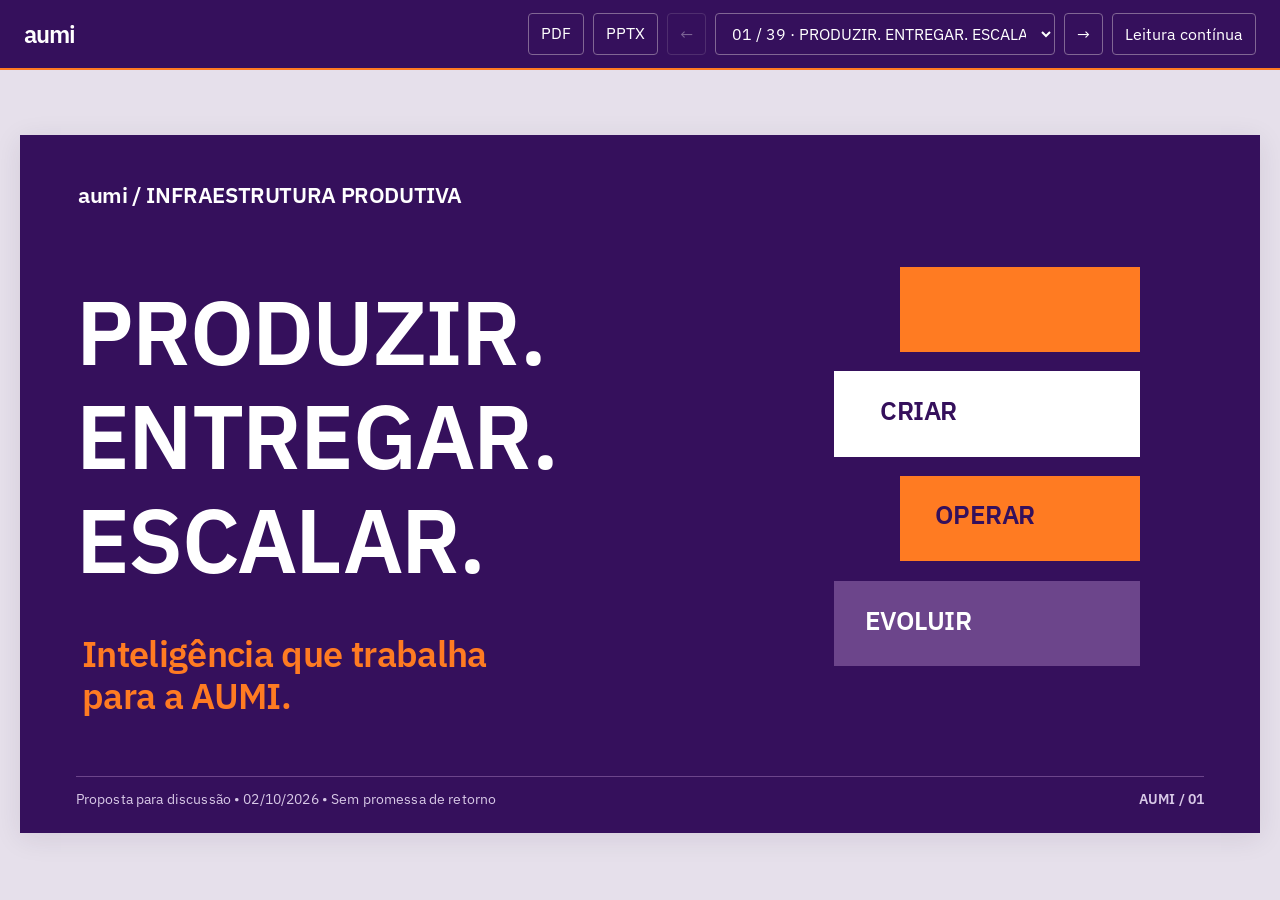
==== commit 394355bb: "Redesign Dani pitch around AUMI production infrastructure" ====
--- a/pitch.html
+++ b/pitch.html
@@ -1 +1,133 @@
-<!doctype html><html lang="pt-BR"><head><meta charset="utf-8"><meta name="viewport" content="width=device-width,initial-scale=1"><title>AUMI | Pitch para Dani</title><meta name="description" content="Proposta de negócios digitais LATAM e mapas de TI, com premissas, capital e riscos explícitos."><link rel="stylesheet" href="assets/fonts.css"><link rel="stylesheet" href="pitch.css"><script src="pitch.js" defer></script></head><body><a class="skip" href="#deck">Ir para os slides</a><nav class="deck-nav" aria-label="Navegação da apresentação"><a href="pitch-deck.pdf">PDF</a><a href="pitch-deck.pptx">PPTX</a><button type="button" id="previous" aria-label="Slide anterior">←</button><label class="sr-only" for="slide-index">Escolher slide</label><select id="slide-index"><option value="1">01 / 31 · Negócios digitais e inteligência de TI</option><option value="2">02 / 31 · Duas rotas de receita. A mesma operação.</option><option value="3">03 / 31 · O que vamos oferecer primeiro</option><option value="4">04 / 31 · Validar poucos nichos. Interromper perdas cedo.</option><option value="5">05 / 31 · Mapa de TI: um escopo que o comprador entende</option><option value="6">06 / 31 · Há sinais de mercado. Ainda falta provar nossa venda.</option><option value="7">07 / 31 · Infraestrutura local. Venda e backup separados.</option><option value="8">08 / 31 · R$ 37 mil por mês no primeiro ano</option><option value="9">09 / 31 · Agentes organizam. Sócios enxergam. Humanos aprovam.</option><option value="10">10 / 31 · Metas por etapa, condicionadas a caixa e qualidade</option><option value="11">11 / 31 · De USD 29 vendidos, sobram USD 7,31628 de contribuição</option><option value="12">12 / 31 · O mapa de R$ 30 mil contribui R$ 9,6 mil</option><option value="13">13 / 31 · Escala exige mídia, visitas e entrega</option><option value="14">14 / 31 · Venda, receita e caixa são números diferentes</option><option value="15">15 / 31 · Três simulações. Nenhuma é previsão.</option><option value="16">16 / 31 · R$ 200 mil não financiam o fluxo-base completo</option><option value="17">17 / 31 · Se o CAC subir para USD 15, a tese muda</option><option value="18">18 / 31 · Sociedade 50/50. Regras antes do aporte.</option><option value="19">19 / 31 · Novas linhas só entram depois de evidência</option><option value="20">20 / 31 · A decisão de agora: validar a tese e financiar por marcos</option><option value="21">21 / 31 · Premissas da loja e fórmulas</option><option value="22">22 / 31 · Premissas de projeto, capital e exclusões</option><option value="23">23 / 31 · A curva mostra a necessidade de capital de giro</option><option value="24">24 / 31 · Agenda-base mensal: meses 1 a 12</option><option value="25">25 / 31 · Agenda-base mensal: meses 13 a 24</option><option value="26">26 / 31 · Agendas alternativas: meses 1 a 12</option><option value="27">27 / 31 · Agendas alternativas: meses 13 a 24</option><option value="28">28 / 31 · Retorno de Dani não é o payback do projeto</option><option value="29">29 / 31 · Fontes, datas e o que elas não provam</option><option value="30">30 / 31 · Fontes, datas e o que elas não provam</option><option value="31">31 / 31 · Perguntas para fechar a reunião</option></select><button type="button" id="next" aria-label="Próximo slide">→</button><button type="button" id="mode" aria-pressed="false">Leitura contínua</button></nav><p id="announcer" class="sr-only" aria-live="polite"></p><main id="deck" tabindex="-1"><section class="slide cover " id="slide-01" aria-label="1. Negócios digitais e inteligência de TI" data-title="Negócios digitais e inteligência de TI"><p class="element text" style="left:5.125%;top:8.0%;width:43.75%;height:3.888888888888889%;font-size:1.375cqw;color:#7CE7D4;font-weight:600;">AUMI  /  CONVERSA COM DANI</p><h1 class="element text" style="left:5.0%;top:22.444444444444443%;width:58.75%;height:24.444444444444443%;font-size:4.1875cqw;color:#F3F5EF;font-weight:600;">Negócios digitais<br>e inteligência de TI</h1><p class="element text" style="left:5.3125%;top:54.0%;width:45.9375%;height:11.11111111111111%;font-size:2.0625cqw;color:#F3F5EF;font-weight:400;">Duas frentes comerciais.<br>Uma base tecnológica. Gestão acompanhável.</p><p class="element text" style="left:5.3125%;top:76.22222222222223%;width:43.75%;height:9.11111111111111%;font-size:1.5625cqw;color:#7CE7D4;font-weight:600;">Loja LATAM em USD + mapas de arquitetura de TI</p><p class="element text" style="left:5.3125%;top:86.66666666666667%;width:54.375%;height:5.0%;font-size:1.25cqw;color:#B4C5CD;font-weight:400;">Proposta de negócio • 02 outubro 2026 • Sem promessa de retorno</p><footer class="slide-footer"><span>Proposta • 02/10/2026 • Valores e capacidades ainda sujeitos a validação</span><span>AUMI / 01</span></footer></section><section class="slide  " id="slide-02" aria-label="2. Duas rotas de receita. A mesma operação." data-title="Duas rotas de receita. A mesma operação."><p class="element text" style="left:4.75%;top:5.777777777777778%;width:90.0%;height:2.6666666666666665%;font-size:1.1875cqw;color:#7CE7D4;font-weight:600;">02 / O NEGÓCIO</p><h2 class="element text" style="left:4.75%;top:10.88888888888889%;width:90.625%;height:12.444444444444445%;font-size:3.0625cqw;color:#F3F5EF;font-weight:600;">Duas rotas de receita. A mesma operação.</h2><p class="element text" style="left:4.875%;top:24.22222222222222%;width:90.0%;height:6.888888888888889%;font-size:1.5625cqw;color:#B4C5CD;font-weight:400;">Pesquisa, produção, venda e medição: o ciclo se repete com aprovação humana.</p><p class="element text decor" style="left:4.875%;top:35.77777777777778%;width:42.75%;height:27.22222222222222%;font-size:1.75cqw;color:#F3F5EF;font-weight:400;background:#102434;"></p><p class="element text" style="left:6.5%;top:38.44444444444444%;width:39.5%;height:6.0%;font-size:1.875cqw;color:#7CE7D4;font-weight:600;">LOJA LATAM</p><p class="element text" style="left:6.5%;top:46.111111111111114%;width:39.5%;height:14.777777777777779%;font-size:1.5625cqw;color:#F3F5EF;font-weight:400;">Pessoas compram materiais práticos.<br>PDFs, templates, kits e minicursos.<br>Receita por pedido em USD.</p><p class="element text decor" style="left:49.875%;top:35.77777777777778%;width:45.25%;height:27.22222222222222%;font-size:1.75cqw;color:#F3F5EF;font-weight:400;background:#102434;"></p><p class="element text" style="left:51.5%;top:38.44444444444444%;width:42.0%;height:6.0%;font-size:1.875cqw;color:#F5CA80;font-weight:600;">MAPAS DE TI</p><p class="element text" style="left:51.5%;top:46.111111111111114%;width:42.0%;height:14.777777777777779%;font-size:1.5625cqw;color:#F3F5EF;font-weight:400;">Empresas contratam um escopo delimitado.<br>Inventário, relações e visão executiva.<br>Receita por projeto em BRL.</p><p class="element text" style="left:4.875%;top:69.44444444444444%;width:21.5%;height:4.888888888888889%;font-size:1.6875cqw;color:#7CE7D4;font-weight:600;">01 Pesquisar</p><p class="element text" style="left:4.875%;top:75.66666666666667%;width:20.8125%;height:6.666666666666667%;font-size:1.375cqw;color:#B4C5CD;font-weight:400;">Dor + disposição de pagar</p><p class="element text" style="left:27.75%;top:69.44444444444444%;width:21.5%;height:4.888888888888889%;font-size:1.6875cqw;color:#7CE7D4;font-weight:600;">02 Construir</p><p class="element text" style="left:27.75%;top:75.66666666666667%;width:20.8125%;height:6.666666666666667%;font-size:1.375cqw;color:#B4C5CD;font-weight:400;">Curadoria + revisão humana</p><p class="element text" style="left:50.625%;top:69.44444444444444%;width:21.5%;height:4.888888888888889%;font-size:1.6875cqw;color:#7CE7D4;font-weight:600;">03 Vender</p><p class="element text" style="left:50.625%;top:75.66666666666667%;width:20.8125%;height:6.666666666666667%;font-size:1.375cqw;color:#B4C5CD;font-weight:400;">Checkout ou contrato</p><p class="element text" style="left:73.5%;top:69.44444444444444%;width:21.5%;height:4.888888888888889%;font-size:1.6875cqw;color:#7CE7D4;font-weight:600;">04 Medir</p><p class="element text" style="left:73.5%;top:75.66666666666667%;width:20.8125%;height:6.666666666666667%;font-size:1.375cqw;color:#B4C5CD;font-weight:400;">Margem, qualidade e caixa</p><p class="element text" style="left:4.875%;top:83.88888888888889%;width:90.25%;height:7.222222222222222%;font-size:1.5625cqw;color:#F5CA80;font-weight:600;">Clientes diferentes; não há conversão automática de consumidor em comprador B2B.</p><footer class="slide-footer"><span>Proposta • 02/10/2026 • Valores e capacidades ainda sujeitos a validação</span><span>AUMI / 02</span></footer></section><section class="slide  " id="slide-03" aria-label="3. O que vamos oferecer primeiro" data-title="O que vamos oferecer primeiro"><p class="element text" style="left:4.75%;top:5.777777777777778%;width:90.0%;height:2.6666666666666665%;font-size:1.1875cqw;color:#7CE7D4;font-weight:600;">03 / PRODUTOS PROPOSTOS</p><h2 class="element text" style="left:4.75%;top:10.88888888888889%;width:90.625%;height:12.444444444444445%;font-size:3.0625cqw;color:#F3F5EF;font-weight:600;">O que vamos oferecer primeiro</h2><p class="element text" style="left:4.875%;top:24.22222222222222%;width:90.0%;height:6.888888888888889%;font-size:1.5625cqw;color:#B4C5CD;font-weight:400;">Preços de teste. Nenhum nicho, catálogo ou comprador está confirmado.</p><p class="element text" style="left:5.625%;top:36.111111111111114%;width:40.625%;height:9.444444444444445%;font-size:4.0625cqw;color:#7CE7D4;font-weight:600;">USD 29</p><p class="element text" style="left:5.625%;top:46.44444444444444%;width:40.625%;height:11.666666666666666%;font-size:1.5625cqw;color:#B4C5CD;font-weight:400;">Ticket médio hipotético da loja</p><p class="element text" style="left:51.875%;top:36.111111111111114%;width:40.625%;height:9.444444444444445%;font-size:4.0625cqw;color:#F5CA80;font-weight:600;">R$ 30 mil</p><p class="element text" style="left:51.875%;top:46.44444444444444%;width:40.625%;height:11.666666666666666%;font-size:1.5625cqw;color:#B4C5CD;font-weight:400;">Preço proposto por mapa de TI</p><p class="element text" style="left:5.625%;top:60.0%;width:39.375%;height:18.88888888888889%;font-size:1.8125cqw;color:#F3F5EF;font-weight:400;">Vários nichos, escolhidos por validação.<br>Espanhol como hipótese inicial de idioma.<br>Entrega digital em plataforma existente.</p><p class="element text" style="left:51.875%;top:60.0%;width:40.0%;height:19.444444444444443%;font-size:1.8125cqw;color:#F3F5EF;font-weight:400;">80 horas diretas por projeto.<br>Entrega proposta em 2 a 4 semanas.<br>Um domínio de TI delimitado.</p><svg class="connection" viewBox="0 0 1600 900" aria-hidden="true"><line x1="778" y1="323" x2="778" y2="723" stroke="#365160" stroke-width="2"/></svg><p class="element text" style="left:4.875%;top:83.88888888888889%;width:90.25%;height:7.222222222222222%;font-size:1.5625cqw;color:#F5CA80;font-weight:600;">Não construir marketplace próprio antes de provar que há compra.</p><footer class="slide-footer"><span>Proposta • 02/10/2026 • Valores e capacidades ainda sujeitos a validação</span><span>AUMI / 03</span></footer></section><section class="slide  " id="slide-04" aria-label="4. Validar poucos nichos. Interromper perdas cedo." data-title="Validar poucos nichos. Interromper perdas cedo."><p class="element text" style="left:4.75%;top:5.777777777777778%;width:90.0%;height:2.6666666666666665%;font-size:1.1875cqw;color:#7CE7D4;font-weight:600;">04 / LOJA LATAM</p><h2 class="element text" style="left:4.75%;top:10.88888888888889%;width:90.625%;height:12.444444444444445%;font-size:3.0625cqw;color:#F3F5EF;font-weight:600;">Validar poucos nichos. Interromper perdas cedo.</h2><p class="element text" style="left:4.875%;top:24.22222222222222%;width:90.0%;height:6.888888888888889%;font-size:1.5625cqw;color:#B4C5CD;font-weight:400;">Até três nichos em teste, não dezenas de produtos lançados ao mesmo tempo.</p><p class="element text" style="left:5.3125%;top:35.55555555555556%;width:4.0625%;height:6.444444444444445%;font-size:2.6875cqw;color:#7CE7D4;font-weight:600;">01</p><p class="element text" style="left:11.875%;top:35.55555555555556%;width:26.25%;height:7.777777777777778%;font-size:1.9375cqw;color:#F3F5EF;font-weight:600;">Ouvir antes de produzir</p><p class="element text" style="left:40.625%;top:35.55555555555556%;width:52.1875%;height:11.11111111111111%;font-size:1.6875cqw;color:#B4C5CD;font-weight:400;">Dor verificável; disposição de pagar; entrega demonstrável; baixo risco regulatório.</p><svg class="connection" viewBox="0 0 1600 900" aria-hidden="true"><line x1="190" y1="432" x2="1490" y2="432" stroke="#365160" stroke-width="2"/></svg><p class="element text" style="left:5.3125%;top:50.22222222222222%;width:4.0625%;height:6.444444444444445%;font-size:2.6875cqw;color:#7CE7D4;font-weight:600;">02</p><p class="element text" style="left:11.875%;top:50.22222222222222%;width:26.25%;height:7.777777777777778%;font-size:1.9375cqw;color:#F3F5EF;font-weight:600;">Testar uma oferta</p><p class="element text" style="left:40.625%;top:50.22222222222222%;width:52.1875%;height:11.11111111111111%;font-size:1.6875cqw;color:#B4C5CD;font-weight:400;">Material curto e útil, revisão de especialista, página e checkout funcionando.</p><svg class="connection" viewBox="0 0 1600 900" aria-hidden="true"><line x1="190" y1="564" x2="1490" y2="564" stroke="#365160" stroke-width="2"/></svg><p class="element text" style="left:5.3125%;top:64.88888888888889%;width:4.0625%;height:6.444444444444445%;font-size:2.6875cqw;color:#7CE7D4;font-weight:600;">03</p><p class="element text" style="left:11.875%;top:64.88888888888889%;width:26.25%;height:7.777777777777778%;font-size:1.9375cqw;color:#F3F5EF;font-weight:600;">Medir e decidir</p><p class="element text" style="left:40.625%;top:64.88888888888889%;width:52.1875%;height:11.11111111111111%;font-size:1.6875cqw;color:#B4C5CD;font-weight:400;">Medir estornos, CAC e suporte. Parar com contribuição negativa ou qualidade insuficiente; aprovar teto de teste antes.</p><svg class="connection" viewBox="0 0 1600 900" aria-hidden="true"><line x1="190" y1="696" x2="1490" y2="696" stroke="#365160" stroke-width="2"/></svg><p class="element text" style="left:4.875%;top:83.88888888888889%;width:90.25%;height:7.222222222222222%;font-size:1.5625cqw;color:#F5CA80;font-weight:600;">IA ajuda a produzir e revisar; não substitui utilidade, direitos autorais ou especialista.</p><footer class="slide-footer"><span>Proposta • 02/10/2026 • Valores e capacidades ainda sujeitos a validação</span><span>AUMI / 04</span></footer></section><section class="slide  " id="slide-05" aria-label="5. Mapa de TI: um escopo que o comprador entende" data-title="Mapa de TI: um escopo que o comprador entende"><p class="element text" style="left:4.75%;top:5.777777777777778%;width:90.0%;height:2.6666666666666665%;font-size:1.1875cqw;color:#7CE7D4;font-weight:600;">05 / OFERTA DE R$ 30 MIL</p><h2 class="element text" style="left:4.75%;top:10.88888888888889%;width:90.625%;height:12.444444444444445%;font-size:3.0625cqw;color:#F3F5EF;font-weight:600;">Mapa de TI: um escopo que o comprador entende</h2><p class="element text" style="left:4.875%;top:24.22222222222222%;width:90.0%;height:6.888888888888889%;font-size:1.5625cqw;color:#B4C5CD;font-weight:400;">Exemplo ilustrativo de relações. Não representa dados de cliente.</p><svg class="connection" viewBox="0 0 1600 900" aria-hidden="true"><line x1="195" y1="385" x2="525" y2="385" stroke="#7CE7D4" stroke-width="3"/></svg><svg class="connection" viewBox="0 0 1600 900" aria-hidden="true"><line x1="525" y1="385" x2="355" y2="545" stroke="#7CE7D4" stroke-width="3"/></svg><svg class="connection" viewBox="0 0 1600 900" aria-hidden="true"><line x1="525" y1="385" x2="635" y2="655" stroke="#7CE7D4" stroke-width="3"/></svg><svg class="connection" viewBox="0 0 1600 900" aria-hidden="true"><line x1="195" y1="385" x2="635" y2="655" stroke="#7CE7D4" stroke-width="3"/></svg><p class="element text" style="left:5.625%;top:38.333333333333336%;width:13.75%;height:9.11111111111111%;font-size:1.8125cqw;color:#F3F5EF;font-weight:600;background:#102434;">Portal</p><p class="element text" style="left:26.25%;top:38.333333333333336%;width:13.75%;height:9.11111111111111%;font-size:1.8125cqw;color:#F3F5EF;font-weight:600;background:#102434;">API</p><p class="element text" style="left:15.625%;top:56.111111111111114%;width:13.75%;height:9.11111111111111%;font-size:1.8125cqw;color:#F3F5EF;font-weight:600;background:#102434;">Dados</p><p class="element text" style="left:33.125%;top:68.33333333333333%;width:13.75%;height:9.11111111111111%;font-size:1.8125cqw;color:#F3F5EF;font-weight:600;background:#102434;">Identidade</p><p class="element text" style="left:5.375%;top:80.77777777777777%;width:41.25%;height:5.555555555555555%;font-size:1.25cqw;color:#B4C5CD;font-weight:400;">Relações ilustrativas; confirmar fontes e responsáveis.</p><p class="element text" style="left:51.875%;top:35.44444444444444%;width:42.5%;height:7.777777777777778%;font-size:1.9375cqw;color:#F5CA80;font-weight:600;">Limite proposto</p><p class="element text" style="left:51.875%;top:42.55555555555556%;width:41.25%;height:18.11111111111111%;font-size:1.75cqw;color:#F3F5EF;font-weight:400;">1 domínio • até 40 componentes<br>Até 80 relações • 2 fontes autorizadas<br>2 sessões de validação • 80 h diretas</p><p class="element text" style="left:51.875%;top:62.22222222222222%;width:41.25%;height:6.0%;font-size:1.9375cqw;color:#F5CA80;font-weight:600;">Entrega ao comprador</p><p class="element text" style="left:51.875%;top:68.88888888888889%;width:41.25%;height:16.666666666666668%;font-size:1.75cqw;color:#F3F5EF;font-weight:400;">Inventário com donos/fontes, mapa 2D/3D, dependências e lacunas, PDF executivo e exportação.</p><footer class="slide-footer"><span>Proposta • 02/10/2026 • Valores e capacidades ainda sujeitos a validação</span><span>AUMI / 05</span></footer></section><section class="slide  " id="slide-06" aria-label="6. Há sinais de mercado. Ainda falta provar nossa venda." data-title="Há sinais de mercado. Ainda falta provar nossa venda."><p class="element text" style="left:4.75%;top:5.777777777777778%;width:90.0%;height:2.6666666666666665%;font-size:1.1875cqw;color:#7CE7D4;font-weight:600;">06 / MERCADO E CONCORRÊNCIA</p><h2 class="element text" style="left:4.75%;top:10.88888888888889%;width:90.625%;height:12.444444444444445%;font-size:3.0625cqw;color:#F3F5EF;font-weight:600;">Há sinais de mercado. Ainda falta provar nossa venda.</h2><p class="element text" style="left:5.3125%;top:32.333333333333336%;width:43.125%;height:9.444444444444445%;font-size:4.0625cqw;color:#7CE7D4;font-weight:600;">21 milhões</p><p class="element text" style="left:5.3125%;top:42.666666666666664%;width:43.125%;height:11.666666666666666%;font-size:1.5625cqw;color:#B4C5CD;font-weight:400;">Compradores globais em 12 meses até março/2024. Hotmart/Teachable; dado autorrelatado.</p><p class="element text" style="left:52.8125%;top:32.333333333333336%;width:41.875%;height:9.444444444444445%;font-size:4.0625cqw;color:#F5CA80;font-weight:600;">84%</p><p class="element text" style="left:52.8125%;top:42.666666666666664%;width:41.875%;height:11.666666666666666%;font-size:1.5625cqw;color:#B4C5CD;font-weight:400;">Mais de 750 respondentes globais apontaram gestão do gasto cloud como desafio principal. Flexera 2025.</p><p class="element text" style="left:5.5%;top:58.44444444444444%;width:39.375%;height:8.88888888888889%;font-size:1.625cqw;color:#7CE7D4;font-weight:400;">+50% de GMV LATAM, exceto Brasil, de 2022 para 2023, segundo a Hotmart.</p><p class="element text" style="left:5.5%;top:72.55555555555556%;width:40.0%;height:11.11111111111111%;font-size:1.75cqw;color:#F3F5EF;font-weight:400;">Concorrência na loja: conteúdo gratuito, criadores e marketplaces.</p><p class="element text" style="left:52.8125%;top:72.55555555555556%;width:40.625%;height:11.11111111111111%;font-size:1.75cqw;color:#F3F5EF;font-weight:400;">Concorrência TI: consultorias, draw.io, LeanIX e ServiceNow.</p><p class="element text" style="left:4.875%;top:85.66666666666667%;width:90.25%;height:7.222222222222222%;font-size:1.5625cqw;color:#F5CA80;font-weight:600;">Hipótese de valor: resultado delimitado, fonte e curadoria. “Usar IA” não basta.</p><footer class="slide-footer"><span>Fontes: Hotmart, 21/03/2024; Flexera, 19/03/2025. URLs e limites no apêndice.</span><span>AUMI / 06</span></footer></section><section class="slide  " id="slide-07" aria-label="7. Infraestrutura local. Venda e backup separados." data-title="Infraestrutura local. Venda e backup separados."><p class="element text" style="left:4.75%;top:5.777777777777778%;width:90.0%;height:2.6666666666666665%;font-size:1.1875cqw;color:#7CE7D4;font-weight:600;">07 / PARQUE TECNOLÓGICO</p><h2 class="element text" style="left:4.75%;top:10.88888888888889%;width:90.625%;height:12.444444444444445%;font-size:3.0625cqw;color:#F3F5EF;font-weight:600;">Infraestrutura local. Venda e backup separados.</h2><p class="element text" style="left:4.875%;top:24.22222222222222%;width:90.0%;height:6.888888888888889%;font-size:1.5625cqw;color:#B4C5CD;font-weight:400;">Uma DGX Spark desde o início é premissa de planejamento, não compra autorizada.</p><p class="element text decor" style="left:4.875%;top:34.888888888888886%;width:34.6875%;height:28.88888888888889%;font-size:1.75cqw;color:#F3F5EF;font-weight:400;background:#102434;"></p><p class="element text" style="left:6.5%;top:37.55555555555556%;width:31.4375%;height:6.0%;font-size:1.875cqw;color:#7CE7D4;font-weight:600;">DGX SPARK / GB10</p><p class="element text" style="left:6.5%;top:45.22222222222222%;width:31.4375%;height:16.444444444444443%;font-size:1.5625cqw;color:#F3F5EF;font-weight:400;">128 GB unificados • 20 núcleos ARM<br>4 TB provisionados • rede 10GbE<br>Produção e inferência locais</p><svg class="connection" viewBox="0 0 1600 900" aria-hidden="true"><line x1="634" y1="445" x2="780" y2="363" stroke="#7CE7D4" stroke-width="2"/></svg><p class="element text" style="left:48.75%;top:35.55555555555556%;width:18.75%;height:9.666666666666666%;font-size:1.6875cqw;color:#F3F5EF;font-weight:600;background:#102434;">Cloud / aplicação</p><svg class="connection" viewBox="0 0 1600 900" aria-hidden="true"><line x1="634" y1="445" x2="1170" y2="363" stroke="#7CE7D4" stroke-width="2"/></svg><p class="element text" style="left:73.125%;top:35.55555555555556%;width:21.875%;height:9.666666666666666%;font-size:1.6875cqw;color:#F3F5EF;font-weight:600;background:#102434;">Checkout / entrega</p><svg class="connection" viewBox="0 0 1600 900" aria-hidden="true"><line x1="634" y1="445" x2="960" y2="534" stroke="#7CE7D4" stroke-width="2"/></svg><p class="element text" style="left:60.0%;top:54.55555555555556%;width:25.0%;height:9.666666666666666%;font-size:1.6875cqw;color:#F3F5EF;font-weight:600;background:#102434;">Backup separado</p><p class="element text" style="left:5.3125%;top:69.55555555555556%;width:89.375%;height:9.11111111111111%;font-size:1.8125cqw;color:#7CE7D4;font-weight:600;">DGX 65k + proteção 4k + rede 2k + backup 3k + periféricos 2k = R$ 76 mil</p><p class="element text" style="left:5.3125%;top:80.33333333333333%;width:88.75%;height:7.333333333333333%;font-size:1.8125cqw;color:#F5CA80;font-weight:600;">Jurídico 12k + segurança 12k = R$ 24 mil  •  Total inicial M0: R$ 100 mil</p><footer class="slide-footer"><span>Especificações: NVIDIA DGX Spark Hardware, 10/09/2026. R$ 65 mil é provisão, não cotação.</span><span>AUMI / 07</span></footer></section><section class="slide  " id="slide-08" aria-label="8. R$ 37 mil por mês no primeiro ano" data-title="R$ 37 mil por mês no primeiro ano"><p class="element text" style="left:4.75%;top:5.777777777777778%;width:90.0%;height:2.6666666666666665%;font-size:1.1875cqw;color:#7CE7D4;font-weight:600;">08 / CUSTOS E EQUIPE</p><h2 class="element text" style="left:4.75%;top:10.88888888888889%;width:90.625%;height:12.444444444444445%;font-size:3.0625cqw;color:#F3F5EF;font-weight:600;">R$ 37 mil por mês no primeiro ano</h2><p class="element text" style="left:4.875%;top:24.22222222222222%;width:90.0%;height:6.888888888888889%;font-size:1.5625cqw;color:#B4C5CD;font-weight:400;">Envelopes de orçamento; não são salários pesquisados nem cargos já atribuídos.</p><div class="element table-wrap" style="left:5.0%;top:34.55555555555556%;width:53.125%;height:43.888888888888886%;font-size:1.6875cqw;"><table><colgroup><col style="width:77.0%"><col style="width:23.0%"></colgroup><thead><tr><th scope="col">Envelope mensal • ano 1</th><th scope="col">R$ mil</th></tr></thead><tbody><tr><th scope="row">Produto</th><td>8,0</td></tr><tr><th scope="row">Engenharia / P&amp;D</th><td>18,0</td></tr><tr><th scope="row">Especialistas</th><td>6,0</td></tr><tr><th scope="row">Cloud + ferramentas</th><td>2,0</td></tr><tr><th scope="row">Prospecção + administração</th><td>2,5</td></tr><tr><th scope="row">Energia</th><td>0,5</td></tr></tbody></table></div><p class="element text" style="left:64.375%;top:36.77777777777778%;width:28.75%;height:9.444444444444445%;font-size:4.0625cqw;color:#F5CA80;font-weight:600;">R$ 42 mil</p><p class="element text" style="left:64.375%;top:47.111111111111114%;width:28.75%;height:11.666666666666666%;font-size:1.5625cqw;color:#B4C5CD;font-weight:400;">Fixo mensal no ano 2</p><p class="element text" style="left:64.375%;top:62.111111111111114%;width:28.4375%;height:16.666666666666668%;font-size:1.8125cqw;color:#F3F5EF;font-weight:400;">Entrega TI e suporte da loja entram à parte, nos custos variáveis.</p><p class="element text" style="left:4.875%;top:83.88888888888889%;width:90.25%;height:7.222222222222222%;font-size:1.5625cqw;color:#F5CA80;font-weight:600;">A operação precisa financiar estrutura + entrega + aquisição de clientes + prazo de recebimento.</p><footer class="slide-footer"><span>Proposta • 02/10/2026 • Valores e capacidades ainda sujeitos a validação</span><span>AUMI / 08</span></footer></section><section class="slide  " id="slide-09" aria-label="9. Agentes organizam. Sócios enxergam. Humanos aprovam." data-title="Agentes organizam. Sócios enxergam. Humanos aprovam."><p class="element text" style="left:4.75%;top:5.777777777777778%;width:90.0%;height:2.6666666666666665%;font-size:1.1875cqw;color:#7CE7D4;font-weight:600;">09 / GESTÃO TRANSPARENTE</p><h2 class="element text" style="left:4.75%;top:10.88888888888889%;width:90.625%;height:12.444444444444445%;font-size:3.0625cqw;color:#F3F5EF;font-weight:600;">Agentes organizam. Sócios enxergam. Humanos aprovam.</h2><p class="element text" style="left:4.875%;top:24.22222222222222%;width:90.0%;height:6.888888888888889%;font-size:1.5625cqw;color:#B4C5CD;font-weight:400;">Proposta a implantar. Não há integração financeira ou painel operacional pronto.</p><p class="element text decor" style="left:5.0%;top:36.333333333333336%;width:27.625%;height:35.888888888888886%;font-size:1.75cqw;color:#F3F5EF;font-weight:400;background:#102434;"></p><p class="element text" style="left:6.625%;top:39.0%;width:24.375%;height:6.0%;font-size:1.875cqw;color:#7CE7D4;font-weight:600;">FONTES AUTORIZADAS</p><p class="element text" style="left:6.625%;top:46.666666666666664%;width:24.375%;height:23.444444444444443%;font-size:1.5625cqw;color:#F3F5EF;font-weight:400;">Checkout • banco • anúncios<br>CRM • projetos • horas</p><p class="element text decor" style="left:36.25%;top:36.333333333333336%;width:27.625%;height:35.888888888888886%;font-size:1.75cqw;color:#F3F5EF;font-weight:400;background:#102434;"></p><p class="element text" style="left:37.875%;top:39.0%;width:24.375%;height:6.0%;font-size:1.875cqw;color:#7CE7D4;font-weight:600;">AGENTES + EVIDÊNCIAS</p><p class="element text" style="left:37.875%;top:46.666666666666664%;width:24.375%;height:23.444444444444443%;font-size:1.5625cqw;color:#F3F5EF;font-weight:400;">Conferir vendas e estornos<br>Calcular CAC e caixa<br>Anexar fonte e registrar ações</p><p class="element text decor" style="left:67.5%;top:36.333333333333336%;width:27.625%;height:35.888888888888886%;font-size:1.75cqw;color:#F3F5EF;font-weight:400;background:#102434;"></p><p class="element text" style="left:69.125%;top:39.0%;width:24.375%;height:6.0%;font-size:1.875cqw;color:#7CE7D4;font-weight:600;">SÓCIOS + APROVAÇÃO</p><p class="element text" style="left:69.125%;top:46.666666666666664%;width:24.375%;height:23.444444444444443%;font-size:1.5625cqw;color:#F3F5EF;font-weight:400;">Painel somente leitura<br>Relatório diário<br>Reunião semanal e fechamento mensal</p><p class="element text" style="left:33.5%;top:48.888888888888886%;width:2.5%;height:6.666666666666667%;font-size:1.875cqw;color:#7CE7D4;font-weight:400;">→</p><p class="element text" style="left:64.75%;top:48.888888888888886%;width:2.5%;height:6.666666666666667%;font-size:1.875cqw;color:#7CE7D4;font-weight:400;">→</p><p class="element text" style="left:5.3125%;top:77.44444444444444%;width:89.5%;height:10.444444444444445%;font-size:1.6875cqw;color:#F5CA80;font-weight:400;">Permissões mínimas, logs, separação de dados e alerta/parada. Orçamento e despesas relevantes: aprovação conjunta AUMI + Dani; limites a formalizar.</p><footer class="slide-footer"><span>Proposta • 02/10/2026 • Valores e capacidades ainda sujeitos a validação</span><span>AUMI / 09</span></footer></section><section class="slide  " id="slide-10" aria-label="10. Metas por etapa, condicionadas a caixa e qualidade" data-title="Metas por etapa, condicionadas a caixa e qualidade"><p class="element text" style="left:4.75%;top:5.777777777777778%;width:90.0%;height:2.6666666666666665%;font-size:1.1875cqw;color:#7CE7D4;font-weight:600;">10 / PRIMEIROS 90 DIAS E ANO 1</p><h2 class="element text" style="left:4.75%;top:10.88888888888889%;width:90.625%;height:12.444444444444445%;font-size:3.0625cqw;color:#F3F5EF;font-weight:600;">Metas por etapa, condicionadas a caixa e qualidade</h2><p class="element text" style="left:4.875%;top:24.22222222222222%;width:90.0%;height:6.888888888888889%;font-size:1.5625cqw;color:#B4C5CD;font-weight:400;">Agenda-base simulada. Não é pipeline existente nem compromisso de vendas.</p><p class="element text decor" style="left:5.0%;top:35.44444444444444%;width:29.0625%;height:33.55555555555556%;font-size:1.75cqw;color:#F3F5EF;font-weight:400;background:#102434;"></p><p class="element text" style="left:6.625%;top:38.111111111111114%;width:25.8125%;height:6.0%;font-size:1.875cqw;color:#7CE7D4;font-weight:600;">Dias 1–30</p><p class="element text" style="left:6.625%;top:45.77777777777778%;width:25.8125%;height:21.11111111111111%;font-size:1.5625cqw;color:#F3F5EF;font-weight:400;">10 conversas com compradores de nichos<br>5 contatos TI<br>Selecionar até 3 nichos</p><p class="element text decor" style="left:35.9375%;top:35.44444444444444%;width:29.0625%;height:33.55555555555556%;font-size:1.75cqw;color:#F3F5EF;font-weight:400;background:#102434;"></p><p class="element text" style="left:37.5625%;top:38.111111111111114%;width:25.8125%;height:6.0%;font-size:1.875cqw;color:#7CE7D4;font-weight:600;">Dias 31–60</p><p class="element text" style="left:37.5625%;top:45.77777777777778%;width:25.8125%;height:21.11111111111111%;font-size:1.5625cqw;color:#F3F5EF;font-weight:400;">Preparar até 3 ofertas testáveis<br>Validar checkout, entrega e dados</p><p class="element text decor" style="left:66.875%;top:35.44444444444444%;width:29.0625%;height:33.55555555555556%;font-size:1.75cqw;color:#F3F5EF;font-weight:400;background:#102434;"></p><p class="element text" style="left:68.5%;top:38.111111111111114%;width:25.8125%;height:6.0%;font-size:1.875cqw;color:#7CE7D4;font-weight:600;">Dias 61–90</p><p class="element text" style="left:68.5%;top:45.77777777777778%;width:25.8125%;height:21.11111111111111%;font-size:1.5625cqw;color:#F3F5EF;font-weight:400;">Alvo condicional:<br>50 vendas de loja<br>1 mapa pago</p><p class="element text" style="left:5.375%;top:74.55555555555556%;width:41.25%;height:9.333333333333334%;font-size:2.0cqw;color:#7CE7D4;font-weight:600;">M6  /  500 vendas loja/mês<br>2 mapas acumulados</p><p class="element text" style="left:51.5625%;top:74.55555555555556%;width:41.25%;height:9.333333333333334%;font-size:2.0cqw;color:#F5CA80;font-weight:600;">M12  /  2.000 vendas loja/mês<br>8 mapas acumulados</p><footer class="slide-footer"><span>Proposta • 02/10/2026 • Valores e capacidades ainda sujeitos a validação</span><span>AUMI / 10</span></footer></section><section class="slide  " id="slide-11" aria-label="11. De USD 29 vendidos, sobram USD 7,31628 de contribuição" data-title="De USD 29 vendidos, sobram USD 7,31628 de contribuição"><p class="element text" style="left:4.75%;top:5.777777777777778%;width:90.0%;height:2.6666666666666665%;font-size:1.1875cqw;color:#7CE7D4;font-weight:600;">11 / ECONOMIA POR PEDIDO DA LOJA</p><h2 class="element text" style="left:4.75%;top:10.88888888888889%;width:90.625%;height:12.444444444444445%;font-size:3.0625cqw;color:#F3F5EF;font-weight:600;">De USD 29 vendidos, sobram USD 7,31628 de contribuição</h2><p class="element text" style="left:4.875%;top:24.22222222222222%;width:90.0%;height:6.888888888888889%;font-size:1.5625cqw;color:#B4C5CD;font-weight:400;">Contribuição paga os fixos; não é lucro. Câmbio hipotético: USD 1 = R$ 5.</p><div class="element table-wrap" style="left:5.0%;top:33.333333333333336%;width:60.0%;height:48.333333333333336%;font-size:1.5cqw;"><table><colgroup><col style="width:78.0%"><col style="width:22.0%"></colgroup><thead><tr><th scope="col">Por pedido aprovado</th><th scope="col">USD</th></tr></thead><tbody><tr><th scope="row">Venda bruta</th><td>29,00000</td></tr><tr><th scope="row">Estornos (8%)</th><td>−2,32000</td></tr><tr><th scope="row">Receita após estornos</th><td>26,68000</td></tr><tr><th scope="row">Hotmart: 9,9% + USD 1 após estornos</th><td>−3,56132</td></tr><tr><th scope="row">Tributos: provisão de 15%</th><td>−4,00200</td></tr><tr><th scope="row">Meios / câmbio: reserva de 3%</th><td>−0,80040</td></tr><tr><th scope="row">Aquisição (CAC) + suporte</th><td>−11,00000</td></tr></tbody></table></div><p class="element text" style="left:70.0%;top:40.55555555555556%;width:23.75%;height:9.444444444444445%;font-size:4.0625cqw;color:#7CE7D4;font-weight:600;">7,31628</p><p class="element text" style="left:70.0%;top:50.888888888888886%;width:23.75%;height:11.666666666666666%;font-size:1.5625cqw;color:#B4C5CD;font-weight:400;">USD de contribuição por pedido</p><p class="element text" style="left:70.0%;top:67.0%;width:22.5%;height:11.11111111111111%;font-size:1.875cqw;color:#F5CA80;font-weight:600;">R$ 36,5814<br>por pedido a câmbio 5</p><p class="element text" style="left:4.875%;top:86.33333333333333%;width:90.25%;height:7.222222222222222%;font-size:1.5625cqw;color:#F5CA80;font-weight:600;">CAC USD 10 + suporte USD 1. Sem supor tráfego gratuito.</p><footer class="slide-footer"><span>Hotmart: tabela/FAQ atualizada em 18/09/2026, efetiva 21/09/2026: 9,9% + USD 1. Ver ressalva no apêndice.</span><span>AUMI / 11</span></footer></section><section class="slide  " id="slide-12" aria-label="12. O mapa de R$ 30 mil contribui R$ 9,6 mil" data-title="O mapa de R$ 30 mil contribui R$ 9,6 mil"><p class="element text" style="left:4.75%;top:5.777777777777778%;width:90.0%;height:2.6666666666666665%;font-size:1.1875cqw;color:#7CE7D4;font-weight:600;">12 / ECONOMIA POR PROJETO TI</p><h2 class="element text" style="left:4.75%;top:10.88888888888889%;width:90.625%;height:12.444444444444445%;font-size:3.0625cqw;color:#F3F5EF;font-weight:600;">O mapa de R$ 30 mil contribui R$ 9,6 mil</h2><p class="element text" style="left:4.875%;top:24.22222222222222%;width:90.0%;height:6.888888888888889%;font-size:1.5625cqw;color:#B4C5CD;font-weight:400;">Preço e capacidade de entrega ainda precisam de validação comercial e técnica.</p><p class="element text" style="left:5.3125%;top:34.888888888888886%;width:24.6875%;height:6.0%;font-size:1.8125cqw;color:#7CE7D4;font-weight:600;">Preço proposto</p><p class="element text decor" style="left:31.25%;top:35.77777777777778%;width:45.625%;height:4.222222222222222%;font-size:1.75cqw;color:#F3F5EF;font-weight:400;background:#7CE7D4;"></p><p class="element text" style="left:79.375%;top:34.888888888888886%;width:16.25%;height:6.333333333333333%;font-size:1.875cqw;color:#7CE7D4;font-weight:600;">R$ 30.000</p><p class="element text" style="left:5.3125%;top:44.22222222222222%;width:24.6875%;height:6.0%;font-size:1.8125cqw;color:#B4C5CD;font-weight:600;">Trabalho direto</p><p class="element text decor" style="left:31.25%;top:45.111111111111114%;width:21.9%;height:4.222222222222222%;font-size:1.75cqw;color:#F3F5EF;font-weight:400;background:#B4C5CD;"></p><p class="element text" style="left:79.375%;top:44.22222222222222%;width:16.25%;height:6.333333333333333%;font-size:1.875cqw;color:#B4C5CD;font-weight:600;">R$ 14.400</p><p class="element text" style="left:5.3125%;top:53.55555555555556%;width:24.6875%;height:6.0%;font-size:1.8125cqw;color:#B4C5CD;font-weight:600;">Tributos 15%</p><p class="element text decor" style="left:31.25%;top:54.44444444444444%;width:6.84375%;height:4.222222222222222%;font-size:1.75cqw;color:#F3F5EF;font-weight:400;background:#B4C5CD;"></p><p class="element text" style="left:79.375%;top:53.55555555555556%;width:16.25%;height:6.333333333333333%;font-size:1.875cqw;color:#B4C5CD;font-weight:600;">R$ 4.500</p><p class="element text" style="left:5.3125%;top:62.888888888888886%;width:24.6875%;height:6.0%;font-size:1.8125cqw;color:#B4C5CD;font-weight:600;">Comercial 5%</p><p class="element text decor" style="left:31.25%;top:63.77777777777778%;width:2.28125%;height:4.222222222222222%;font-size:1.75cqw;color:#F3F5EF;font-weight:400;background:#B4C5CD;"></p><p class="element text" style="left:79.375%;top:62.888888888888886%;width:16.25%;height:6.333333333333333%;font-size:1.875cqw;color:#B4C5CD;font-weight:600;">R$ 1.500</p><p class="element text" style="left:5.3125%;top:72.22222222222223%;width:24.6875%;height:6.0%;font-size:1.8125cqw;color:#F5CA80;font-weight:600;">Contribuição</p><p class="element text decor" style="left:31.25%;top:73.11111111111111%;width:14.6%;height:4.222222222222222%;font-size:1.75cqw;color:#F3F5EF;font-weight:400;background:#F5CA80;"></p><p class="element text" style="left:79.375%;top:72.22222222222223%;width:16.25%;height:6.333333333333333%;font-size:1.875cqw;color:#F5CA80;font-weight:600;">R$ 9.600</p><p class="element text" style="left:4.875%;top:83.88888888888889%;width:90.25%;height:7.222222222222222%;font-size:1.5625cqw;color:#F5CA80;font-weight:600;">50% no início + 50% no mês seguinte, após entrega/aceite. Sem garantia de economia.</p><footer class="slide-footer"><span>Proposta • 02/10/2026 • Valores e capacidades ainda sujeitos a validação</span><span>AUMI / 12</span></footer></section><section class="slide  " id="slide-13" aria-label="13. Escala exige mídia, visitas e entrega" data-title="Escala exige mídia, visitas e entrega"><p class="element text" style="left:4.75%;top:5.777777777777778%;width:90.0%;height:2.6666666666666665%;font-size:1.1875cqw;color:#7CE7D4;font-weight:600;">13 / SIMULAÇÃO MENSAL</p><h2 class="element text" style="left:4.75%;top:10.88888888888889%;width:90.625%;height:12.444444444444445%;font-size:3.0625cqw;color:#F3F5EF;font-weight:600;">Escala exige mídia, visitas e entrega</h2><p class="element text" style="left:4.875%;top:24.22222222222222%;width:90.0%;height:6.888888888888889%;font-size:1.5625cqw;color:#B4C5CD;font-weight:400;">Quatro níveis independentes. Não são etapas garantidas nem a agenda dos 24 meses.</p><div class="element table-wrap" style="left:4.875%;top:36.55555555555556%;width:90.25%;height:38.111111111111114%;font-size:1.4375cqw;"><table><colgroup><col style="width:14.000000000000002%"><col style="width:14.499999999999998%"><col style="width:13.5%"><col style="width:14.499999999999998%"><col style="width:13.5%"><col style="width:14.499999999999998%"><col style="width:15.5%"></colgroup><thead><tr><th scope="col">Pedidos /<br>mapas</th><th scope="col">Loja bruta<br>USD</th><th scope="col">Bruto total<br>R$</th><th scope="col">Após estornos<br>R$</th><th scope="col">Aquisição<br>R$</th><th scope="col">Visitas<br>2% conv.</th><th scope="col">Resultado<br>R$</th></tr></thead><tbody><tr><th scope="row">300 / 0</th><td>USD 8.700</td><td>43,5 mil</td><td>40,0 mil</td><td>15,0 mil</td><td>15.000</td><td>-31,0 mil</td></tr><tr><th scope="row">1.000 / 1</th><td>USD 29.000</td><td>175,0 mil</td><td>163,4 mil</td><td>50,0 mil</td><td>50.000</td><td>4,2 mil</td></tr><tr><th scope="row">3.000 / 2</th><td>USD 87.000</td><td>495,0 mil</td><td>460,2 mil</td><td>150,0 mil</td><td>150.000</td><td>86,9 mil</td></tr><tr><th scope="row">5.000 / 3</th><td>USD 145.000</td><td>815,0 mil</td><td>757,0 mil</td><td>250,0 mil</td><td>250.000</td><td>169,7 mil</td></tr></tbody></table></div><p class="element text" style="left:5.3125%;top:79.55555555555556%;width:88.75%;height:8.555555555555555%;font-size:1.6875cqw;color:#F5CA80;font-weight:400;">Resultado após fixo de R$ 42 mil. Receita não é lucro nem saldo bancário; a loja recebe em M+1.</p><footer class="slide-footer"><span>Proposta • 02/10/2026 • Valores e capacidades ainda sujeitos a validação</span><span>AUMI / 13</span></footer></section><section class="slide  " id="slide-14" aria-label="14. Venda, receita e caixa são números diferentes" data-title="Venda, receita e caixa são números diferentes"><p class="element text" style="left:4.75%;top:5.777777777777778%;width:90.0%;height:2.6666666666666665%;font-size:1.1875cqw;color:#7CE7D4;font-weight:600;">14 / COMO O DINHEIRO CIRCULA</p><h2 class="element text" style="left:4.75%;top:10.88888888888889%;width:90.625%;height:12.444444444444445%;font-size:3.0625cqw;color:#F3F5EF;font-weight:600;">Venda, receita e caixa são números diferentes</h2><p class="element text" style="left:4.875%;top:24.22222222222222%;width:90.0%;height:6.888888888888889%;font-size:1.5625cqw;color:#B4C5CD;font-weight:400;">Exemplo do mês 12 no cenário-base. Valores em BRL, arredondados aqui.</p><p class="element text" style="left:5.25%;top:37.666666666666664%;width:29.375%;height:9.444444444444445%;font-size:4.0625cqw;color:#F3F5EF;font-weight:600;">R$ 320.000</p><p class="element text" style="left:5.25%;top:48.0%;width:29.375%;height:11.666666666666666%;font-size:1.5625cqw;color:#B4C5CD;font-weight:400;">Bruto do mês</p><p class="element text" style="left:36.1875%;top:37.666666666666664%;width:29.375%;height:9.444444444444445%;font-size:4.0625cqw;color:#7CE7D4;font-weight:600;">R$ 296.800</p><p class="element text" style="left:36.1875%;top:48.0%;width:29.375%;height:11.666666666666666%;font-size:1.5625cqw;color:#B4C5CD;font-weight:400;">Após estornos</p><p class="element text" style="left:67.125%;top:37.666666666666664%;width:29.375%;height:9.444444444444445%;font-size:4.0625cqw;color:#F5CA80;font-weight:600;">R$ 232.288</p><p class="element text" style="left:67.125%;top:48.0%;width:29.375%;height:11.666666666666666%;font-size:1.5625cqw;color:#B4C5CD;font-weight:400;">Recebido no mês</p><p class="element text" style="left:5.5%;top:66.22222222222223%;width:41.875%;height:9.777777777777779%;font-size:1.9375cqw;color:#7CE7D4;font-weight:600;">Resultado operacional: R$ 45.762,80</p><p class="element text" style="left:52.0625%;top:66.22222222222223%;width:41.875%;height:9.777777777777779%;font-size:1.9375cqw;color:#F5CA80;font-weight:600;">Caixa líquido do mês: R$ 16.864,45</p><p class="element text" style="left:4.875%;top:83.88888888888889%;width:90.25%;height:7.222222222222222%;font-size:1.5625cqw;color:#F5CA80;font-weight:600;">Loja: liquidação M+1 após taxa. Mapas: 50/50. Crescer exige capital de giro.</p><footer class="slide-footer"><span>Proposta • 02/10/2026 • Valores e capacidades ainda sujeitos a validação</span><span>AUMI / 14</span></footer></section><section class="slide  " id="slide-15" aria-label="15. Três simulações. Nenhuma é previsão." data-title="Três simulações. Nenhuma é previsão."><p class="element text" style="left:4.75%;top:5.777777777777778%;width:90.0%;height:2.6666666666666665%;font-size:1.1875cqw;color:#7CE7D4;font-weight:600;">15 / HORIZONTE DE 24 MESES</p><h2 class="element text" style="left:4.75%;top:10.88888888888889%;width:90.625%;height:12.444444444444445%;font-size:3.0625cqw;color:#F3F5EF;font-weight:600;">Três simulações. Nenhuma é previsão.</h2><p class="element text" style="left:4.875%;top:24.22222222222222%;width:90.0%;height:6.888888888888889%;font-size:1.5625cqw;color:#B4C5CD;font-weight:400;">Payback do projeto só existe com financiamento completo e vendas/CAC do cenário.</p><div class="element table-wrap" style="left:4.875%;top:35.22222222222222%;width:90.25%;height:36.666666666666664%;font-size:1.5cqw;"><table><colgroup><col style="width:13.0%"><col style="width:18.0%"><col style="width:18.0%"><col style="width:23.0%"><col style="width:15.0%"><col style="width:13.0%"></colgroup><thead><tr><th scope="col">Cenário</th><th scope="col">Após estornos<br>ano 1</th><th scope="col">Após estornos<br>ano 2</th><th scope="col">Fluxo acumulado<br>M24, sem aportes</th><th scope="col">Capital total<br>com reserva</th><th scope="col">Payback<br>projeto</th></tr></thead><tbody><tr><th scope="row">Conservador</th><td>R$ 352.146</td><td>R$ 1.070.490</td><td>R$ -737.708,49</td><td>R$ 870.000</td><td>Não em 24m</td></tr><tr><th scope="row">Base</th><td>R$ 1.473.950</td><td>R$ 5.255.600</td><td>R$ 466.065,35</td><td>R$ 530.000</td><td>M19</td></tr><tr><th scope="row">Escala</th><td>R$ 3.361.380</td><td>R$ 9.084.000</td><td>R$ 1.821.001,98</td><td>R$ 520.000</td><td>M14</td></tr></tbody></table></div><p class="element text" style="left:5.625%;top:77.77777777777777%;width:88.75%;height:10.11111111111111%;font-size:1.8125cqw;color:#F5CA80;font-weight:600;">Base: M19  •  Escala: M14  •  Conservador: sem retorno em 24 meses.<br>Antes de dividendos, dívida, juros e tributos pessoais.</p><footer class="slide-footer"><span>Proposta • 02/10/2026 • Valores e capacidades ainda sujeitos a validação</span><span>AUMI / 15</span></footer></section><section class="slide  " id="slide-16" aria-label="16. R$ 200 mil não financiam o fluxo-base completo" data-title="R$ 200 mil não financiam o fluxo-base completo"><p class="element text" style="left:4.75%;top:5.777777777777778%;width:90.0%;height:2.6666666666666665%;font-size:1.1875cqw;color:#7CE7D4;font-weight:600;">16 / CAPITAL E FÔLEGO</p><h2 class="element text" style="left:4.75%;top:10.88888888888889%;width:90.625%;height:12.444444444444445%;font-size:3.0625cqw;color:#F3F5EF;font-weight:600;">R$ 200 mil não financiam o fluxo-base completo</h2><p class="element text" style="left:4.875%;top:24.22222222222222%;width:90.0%;height:6.888888888888889%;font-size:1.5625cqw;color:#B4C5CD;font-weight:400;">Capital-base total: R$ 530 mil. Aporte de cada sócio ainda não acordado.</p><div class="element table-wrap" style="left:5.0%;top:35.22222222222222%;width:54.375%;height:33.333333333333336%;font-size:1.5625cqw;"><table><colgroup><col style="width:23.0%"><col style="width:24.0%"><col style="width:25.0%"><col style="width:28.000000000000004%"></colgroup><thead><tr><th scope="col">Aporte total</th><th scope="col">Após M0</th><th scope="col">Sem vendas¹</th><th scope="col">Falta para base</th></tr></thead><tbody><tr><th scope="row">R$ 100.000</th><td>R$ 0</td><td>0,00 meses</td><td>R$ 430.000</td></tr><tr><th scope="row">R$ 150.000</th><td>R$ 50.000</td><td>1,35 meses</td><td>R$ 380.000</td></tr><tr><th scope="row">R$ 200.000</th><td>R$ 100.000</td><td>2,70 meses</td><td>R$ 330.000</td></tr></tbody></table></div><p class="element text" style="left:65.0%;top:35.666666666666664%;width:27.5%;height:9.666666666666666%;font-size:3.625cqw;color:#7CE7D4;font-weight:600;">R$ 530 mil</p><p class="element text" style="left:65.0%;top:47.77777777777778%;width:28.25%;height:25.333333333333332%;font-size:1.75cqw;color:#F3F5EF;font-weight:400;">398.842,40 de pico de déficit<br>+ 126.000 de reserva<br>= 524.842,40<br>Arredondado a R$ 530 mil</p><p class="element text" style="left:5.3125%;top:74.44444444444444%;width:53.125%;height:9.444444444444445%;font-size:1.375cqw;color:#B4C5CD;font-weight:400;">¹ Após M0, considerando apenas R$ 37 mil/mês de fixos. Não é fôlego com aquisição e entrega.</p><p class="element text" style="left:4.875%;top:83.88888888888889%;width:90.25%;height:7.222222222222222%;font-size:1.5625cqw;color:#F5CA80;font-weight:600;">Não comprar a máquina se o caixa restante não sustentar a operação.</p><footer class="slide-footer"><span>Proposta • 02/10/2026 • Valores e capacidades ainda sujeitos a validação</span><span>AUMI / 16</span></footer></section><section class="slide  " id="slide-17" aria-label="17. Se o CAC subir para USD 15, a tese muda" data-title="Se o CAC subir para USD 15, a tese muda"><p class="element text" style="left:4.75%;top:5.777777777777778%;width:90.0%;height:2.6666666666666665%;font-size:1.1875cqw;color:#7CE7D4;font-weight:600;">17 / SENSIBILIDADE QUE DECIDE O RISCO</p><h2 class="element text" style="left:4.75%;top:10.88888888888889%;width:90.625%;height:12.444444444444445%;font-size:3.0625cqw;color:#F3F5EF;font-weight:600;">Se o CAC subir para USD 15, a tese muda</h2><p class="element text" style="left:4.875%;top:24.22222222222222%;width:90.0%;height:6.888888888888889%;font-size:1.5625cqw;color:#B4C5CD;font-weight:400;">Mesmas vendas do cenário-base. Só o custo de aquisição por pedido muda.</p><p class="element text" style="left:5.5%;top:36.333333333333336%;width:40.625%;height:9.444444444444445%;font-size:4.0625cqw;color:#FFAA97;font-weight:600;">USD 10 → 15</p><p class="element text" style="left:5.5%;top:46.666666666666664%;width:40.625%;height:11.666666666666666%;font-size:1.5625cqw;color:#B4C5CD;font-weight:400;">CAC por pedido: aumento de 50%</p><p class="element text" style="left:53.0625%;top:36.333333333333336%;width:40.625%;height:9.444444444444445%;font-size:4.0625cqw;color:#FFAA97;font-weight:600;">R$ 830 mil</p><p class="element text" style="left:53.0625%;top:46.666666666666664%;width:40.625%;height:11.666666666666666%;font-size:1.5625cqw;color:#B4C5CD;font-weight:400;">Capital requerido nesta sensibilidade</p><p class="element text" style="left:5.625%;top:63.111111111111114%;width:39.375%;height:12.666666666666666%;font-size:2.0625cqw;color:#F3F5EF;font-weight:600;">Base original: payback M19<br>Com CAC 15: sem payback em 24m</p><p class="element text" style="left:53.0625%;top:63.111111111111114%;width:40.625%;height:13.0%;font-size:2.0625cqw;color:#FFAA97;font-weight:600;">Fluxo acumulado M24:<br>−R$ 615.184,65, sem aportes</p><p class="element text" style="left:4.875%;top:83.88888888888889%;width:90.25%;height:7.222222222222222%;font-size:1.5625cqw;color:#F5CA80;font-weight:600;">Câmbio a R$ 4,50/USD: capital R$ 530 mil e payback M20. Hipótese, não cotação.</p><footer class="slide-footer"><span>Proposta • 02/10/2026 • Valores e capacidades ainda sujeitos a validação</span><span>AUMI / 17</span></footer></section><section class="slide  " id="slide-18" aria-label="18. Sociedade 50/50. Regras antes do aporte." data-title="Sociedade 50/50. Regras antes do aporte."><p class="element text" style="left:4.75%;top:5.777777777777778%;width:90.0%;height:2.6666666666666665%;font-size:1.1875cqw;color:#7CE7D4;font-weight:600;">18 / EQUITY E GOVERNANÇA</p><h2 class="element text" style="left:4.75%;top:10.88888888888889%;width:90.625%;height:12.444444444444445%;font-size:3.0625cqw;color:#F3F5EF;font-weight:600;">Sociedade 50/50. Regras antes do aporte.</h2><p class="element text" style="left:4.875%;top:24.22222222222222%;width:90.0%;height:6.888888888888889%;font-size:1.5625cqw;color:#B4C5CD;font-weight:400;">Participação não define, sozinha, quem aporta, trabalha ou recebe remuneração.</p><p class="element text" style="left:5.8125%;top:34.0%;width:38.75%;height:9.444444444444445%;font-size:4.0625cqw;color:#7CE7D4;font-weight:600;">50% AUMI</p><p class="element text" style="left:5.8125%;top:44.333333333333336%;width:38.75%;height:11.666666666666666%;font-size:1.5625cqw;color:#B4C5CD;font-weight:400;">Marcos, Luciana e João em conjunto. Divisão interna ainda a definir.</p><p class="element text" style="left:52.8125%;top:34.0%;width:38.75%;height:9.444444444444445%;font-size:4.0625cqw;color:#F5CA80;font-weight:600;">50% Dani</p><p class="element text" style="left:52.8125%;top:44.333333333333336%;width:38.75%;height:11.666666666666666%;font-size:1.5625cqw;color:#B4C5CD;font-weight:400;">Aporte individual, função e remuneração ainda não acordados.</p><svg class="connection" viewBox="0 0 1600 900" aria-hidden="true"><line x1="82" y1="546" x2="1520" y2="546" stroke="#365160" stroke-width="2"/></svg><p class="element text" style="left:5.5%;top:65.55555555555556%;width:88.125%;height:13.555555555555555%;font-size:1.8125cqw;color:#F3F5EF;font-weight:400;">Formalizar: capital e chamadas de aporte • cargos e remuneração • veículo societário • propriedade intelectual • orçamento • limites de aprovação • impasse • saída.</p><p class="element text" style="left:4.875%;top:83.88888888888889%;width:90.25%;height:7.222222222222222%;font-size:1.5625cqw;color:#F5CA80;font-weight:600;">Payback da empresa não é o retorno da Dani. Distribuição depende de política e lucro disponível.</p><footer class="slide-footer"><span>Proposta • 02/10/2026 • Valores e capacidades ainda sujeitos a validação</span><span>AUMI / 18</span></footer></section><section class="slide  " id="slide-19" aria-label="19. Novas linhas só entram depois de evidência" data-title="Novas linhas só entram depois de evidência"><p class="element text" style="left:4.75%;top:5.777777777777778%;width:90.0%;height:2.6666666666666665%;font-size:1.1875cqw;color:#7CE7D4;font-weight:600;">19 / EXPANSÕES FUTURAS</p><h2 class="element text" style="left:4.75%;top:10.88888888888889%;width:90.625%;height:12.444444444444445%;font-size:3.0625cqw;color:#F3F5EF;font-weight:600;">Novas linhas só entram depois de evidência</h2><p class="element text" style="left:4.875%;top:24.22222222222222%;width:90.0%;height:6.888888888888889%;font-size:1.5625cqw;color:#B4C5CD;font-weight:400;">Nenhuma receita abaixo foi incluída nas simulações deste portfólio.</p><p class="element text" style="left:5.3125%;top:36.22222222222222%;width:41.5625%;height:6.333333333333333%;font-size:2.0cqw;color:#7CE7D4;font-weight:600;">Curadoria de mapas</p><p class="element text" style="left:5.3125%;top:43.77777777777778%;width:41.5625%;height:11.11111111111111%;font-size:1.75cqw;color:#B4C5CD;font-weight:400;">Atualização contratada, com fonte e responsável.</p><p class="element text" style="left:52.8125%;top:36.22222222222222%;width:41.5625%;height:6.333333333333333%;font-size:2.0cqw;color:#7CE7D4;font-weight:600;">Templates especializados</p><p class="element text" style="left:52.8125%;top:43.77777777777778%;width:41.5625%;height:11.11111111111111%;font-size:1.75cqw;color:#B4C5CD;font-weight:400;">Derivados de dores e entregas já validadas.</p><p class="element text" style="left:5.3125%;top:59.111111111111114%;width:41.5625%;height:6.333333333333333%;font-size:2.0cqw;color:#7CE7D4;font-weight:600;">Consulta privada de conhecimento</p><p class="element text" style="left:5.3125%;top:66.66666666666667%;width:41.5625%;height:11.11111111111111%;font-size:1.75cqw;color:#B4C5CD;font-weight:400;">Uso autorizado, isolamento e qualidade a provar.</p><p class="element text" style="left:52.8125%;top:59.111111111111114%;width:41.5625%;height:6.333333333333333%;font-size:2.0cqw;color:#F5CA80;font-weight:600;">Topologic Operação empresarial</p><p class="element text" style="left:52.8125%;top:66.66666666666667%;width:41.5625%;height:11.11111111111111%;font-size:1.75cqw;color:#B4C5CD;font-weight:400;">R$ 200 mil + R$ 12 mil/mês. Modelo futuro separado.</p><p class="element text" style="left:4.875%;top:83.88888888888889%;width:90.25%;height:7.222222222222222%;font-size:1.5625cqw;color:#F5CA80;font-weight:600;">Primeiro provar entrega, venda e margem. Depois decidir novas linhas.</p><footer class="slide-footer"><span>Proposta • 02/10/2026 • Valores e capacidades ainda sujeitos a validação</span><span>AUMI / 19</span></footer></section><section class="slide  " id="slide-20" aria-label="20. A decisão de agora: validar a tese e financiar por marcos" data-title="A decisão de agora: validar a tese e financiar por marcos"><p class="element text" style="left:4.75%;top:5.777777777777778%;width:90.0%;height:2.6666666666666665%;font-size:1.1875cqw;color:#7CE7D4;font-weight:600;">20 / PROPOSTA PARA A REUNIÃO</p><h2 class="element text" style="left:4.75%;top:10.88888888888889%;width:90.625%;height:12.444444444444445%;font-size:3.0625cqw;color:#F3F5EF;font-weight:600;">A decisão de agora: validar a tese e financiar por marcos</h2><p class="element text" style="left:4.875%;top:24.22222222222222%;width:90.0%;height:6.888888888888889%;font-size:1.5625cqw;color:#B4C5CD;font-weight:400;">Sem aprovação de compra hoje. Sem retorno garantido.</p><p class="element text decor" style="left:5.0%;top:35.888888888888886%;width:29.0625%;height:36.666666666666664%;font-size:1.75cqw;color:#F3F5EF;font-weight:400;background:#102434;"></p><p class="element text" style="left:6.625%;top:38.55555555555556%;width:25.8125%;height:6.0%;font-size:1.875cqw;color:#7CE7D4;font-weight:600;">01 / Tese</p><p class="element text" style="left:6.625%;top:46.22222222222222%;width:25.8125%;height:24.22222222222222%;font-size:1.5625cqw;color:#F3F5EF;font-weight:400;">Concordar com duas frentes, critérios de validação e limite de perda.</p><p class="element text decor" style="left:35.9375%;top:35.888888888888886%;width:29.0625%;height:36.666666666666664%;font-size:1.75cqw;color:#F3F5EF;font-weight:400;background:#102434;"></p><p class="element text" style="left:37.5625%;top:38.55555555555556%;width:25.8125%;height:6.0%;font-size:1.875cqw;color:#7CE7D4;font-weight:600;">02 / Diligência</p><p class="element text" style="left:37.5625%;top:46.22222222222222%;width:25.8125%;height:24.22222222222222%;font-size:1.5625cqw;color:#F3F5EF;font-weight:400;">Ouvir compradores; validar oferta, cotação, tributos, capacidade e contrato.</p><p class="element text decor" style="left:66.875%;top:35.888888888888886%;width:29.0625%;height:36.666666666666664%;font-size:1.75cqw;color:#F3F5EF;font-weight:400;background:#102434;"></p><p class="element text" style="left:68.5%;top:38.55555555555556%;width:25.8125%;height:6.0%;font-size:1.875cqw;color:#7CE7D4;font-weight:600;">03 / Financiamento</p><p class="element text" style="left:68.5%;top:46.22222222222222%;width:25.8125%;height:24.22222222222222%;font-size:1.5625cqw;color:#F3F5EF;font-weight:400;">Formalizar sociedade e caixa completo. Liberar recursos por marcos aprovados.</p><p class="element text" style="left:5.5%;top:79.88888888888889%;width:88.4375%;height:9.777777777777779%;font-size:1.9375cqw;color:#F5CA80;font-weight:600;">Se o capital disponível for menor que o modelo exige, redimensionar e recalcular antes de executar.</p><footer class="slide-footer"><span>Proposta • 02/10/2026 • Valores e capacidades ainda sujeitos a validação</span><span>AUMI / 20</span></footer></section><section class="slide  appendix" id="slide-21" aria-label="21. Premissas da loja e fórmulas" data-title="Premissas da loja e fórmulas"><p class="element text" style="left:4.75%;top:5.777777777777778%;width:90.0%;height:2.6666666666666665%;font-size:1.1875cqw;color:#7CE7D4;font-weight:600;">A1 / AUDITORIA FINANCEIRA</p><h2 class="element text" style="left:4.75%;top:10.88888888888889%;width:90.625%;height:12.444444444444445%;font-size:3.0625cqw;color:#F3F5EF;font-weight:600;">Premissas da loja e fórmulas</h2><p class="element text" style="left:4.875%;top:24.22222222222222%;width:90.0%;height:6.888888888888889%;font-size:1.5625cqw;color:#B4C5CD;font-weight:400;">Valores hipotéticos por pedido aprovado. Modelo de portfólio, não o BP empresarial antigo.</p><div class="element table-wrap" style="left:5.0%;top:33.55555555555556%;width:53.125%;height:45.55555555555556%;font-size:1.5625cqw;"><table><colgroup><col style="width:60.0%"><col style="width:40.0%"></colgroup><thead><tr><th scope="col">Premissa</th><th scope="col">Valor</th></tr></thead><tbody><tr><th scope="row">Ticket / câmbio</th><td>USD 29 / BRL 5 por USD</td></tr><tr><th scope="row">Estornos / conversão de visita</th><td>8% / 2%</td></tr><tr><th scope="row">Plataforma após estorno</th><td>9,9% + USD 1</td></tr><tr><th scope="row">Tributos / meios e câmbio</th><td>15% / 3% após estornos</td></tr><tr><th scope="row">CAC / suporte por pedido</th><td>USD 10 / USD 1</td></tr><tr><th scope="row">Recebimento loja</th><td>M+1, líquido de plataforma</td></tr></tbody></table></div><p class="element text" style="left:62.5%;top:34.55555555555556%;width:31.875%;height:21.88888888888889%;font-size:1.625cqw;color:#7CE7D4;font-weight:600;">Contribuição USD =<br>29 × 0,92<br>− (29 × 9,9% + 1) × 0,92<br>− 26,68 × (15% + 3%)<br>− 10 − 1 = 7,31628</p><p class="element text" style="left:62.5%;top:61.888888888888886%;width:31.875%;height:18.22222222222222%;font-size:1.625cqw;color:#F3F5EF;font-weight:400;">Somente loja: 1.149 pedidos/mês cobrem fixo de R$ 42 mil.<br>Contribuição zera em CAC de USD 17,31628.</p><p class="element text" style="left:4.875%;top:83.88888888888889%;width:90.25%;height:7.222222222222222%;font-size:1.5625cqw;color:#F5CA80;font-weight:600;">Tributos do comprador podem ser adicionados ao checkout; não integram o ticket hipotético.</p><footer class="slide-footer"><span>Proposta • 02/10/2026 • Valores e capacidades ainda sujeitos a validação</span><span>AUMI / 21</span></footer></section><section class="slide  appendix" id="slide-22" aria-label="22. Premissas de projeto, capital e exclusões" data-title="Premissas de projeto, capital e exclusões"><p class="element text" style="left:4.75%;top:5.777777777777778%;width:90.0%;height:2.6666666666666665%;font-size:1.1875cqw;color:#7CE7D4;font-weight:600;">A2 / LIMITES DO MODELO</p><h2 class="element text" style="left:4.75%;top:10.88888888888889%;width:90.625%;height:12.444444444444445%;font-size:3.0625cqw;color:#F3F5EF;font-weight:600;">Premissas de projeto, capital e exclusões</h2><p class="element text" style="left:4.875%;top:24.22222222222222%;width:90.0%;height:6.888888888888889%;font-size:1.5625cqw;color:#B4C5CD;font-weight:400;">Provisão tributária de 15% neste portfólio; os 12% do modelo antigo não se aplicam aqui.</p><p class="element text decor" style="left:5.0%;top:35.55555555555556%;width:43.125%;height:38.22222222222222%;font-size:1.75cqw;color:#F3F5EF;font-weight:400;background:#102434;"></p><p class="element text" style="left:6.625%;top:38.22222222222222%;width:39.875%;height:6.0%;font-size:1.875cqw;color:#7CE7D4;font-weight:600;">PROJETO E FIXOS</p><p class="element text" style="left:6.625%;top:45.888888888888886%;width:39.875%;height:25.77777777777778%;font-size:1.5625cqw;color:#F3F5EF;font-weight:400;">Mapa: R$ 30 mil; 80 h × R$ 180.<br>Tributos 15%; comercial 5%.<br>Recebimento: 50% início / 50% M+1.<br>Fixos: 37k no ano 1; 42k no ano 2.</p><p class="element text decor" style="left:50.625%;top:35.55555555555556%;width:44.375%;height:38.22222222222222%;font-size:1.75cqw;color:#F3F5EF;font-weight:400;background:#102434;"></p><p class="element text" style="left:52.25%;top:38.22222222222222%;width:41.125%;height:6.0%;font-size:1.875cqw;color:#F5CA80;font-weight:600;">CAIXA E CAPITAL</p><p class="element text" style="left:52.25%;top:45.888888888888886%;width:41.125%;height:25.77777777777778%;font-size:1.5625cqw;color:#F3F5EF;font-weight:400;">M0: R$ 76 mil + R$ 24 mil.<br>Reserva: 3 × R$ 42 mil = R$ 126 mil.<br>Capital = pico de déficit + reserva,<br>arredondado para cima a cada R$ 10 mil.</p><p class="element text" style="left:5.375%;top:79.66666666666667%;width:89.375%;height:9.777777777777779%;font-size:1.6875cqw;color:#F5CA80;font-weight:400;">Não modelados: dívida, juros, distribuição, inflação, segunda DGX e receitas adjacentes. Regime e limites tributários exigem contador.</p><footer class="slide-footer"><span>Proposta • 02/10/2026 • Valores e capacidades ainda sujeitos a validação</span><span>AUMI / 22</span></footer></section><section class="slide  appendix" id="slide-23" aria-label="23. A curva mostra a necessidade de capital de giro" data-title="A curva mostra a necessidade de capital de giro"><p class="element text" style="left:4.75%;top:5.777777777777778%;width:90.0%;height:2.6666666666666665%;font-size:1.1875cqw;color:#7CE7D4;font-weight:600;">A3 / CAIXA ACUMULADO</p><h2 class="element text" style="left:4.75%;top:10.88888888888889%;width:90.625%;height:12.444444444444445%;font-size:3.0625cqw;color:#F3F5EF;font-weight:600;">A curva mostra a necessidade de capital de giro</h2><p class="element text" style="left:4.875%;top:24.22222222222222%;width:90.0%;height:6.888888888888889%;font-size:1.5625cqw;color:#B4C5CD;font-weight:400;">Fluxo do projeto após M0, sem aportes, dividendos ou juros. BRL milhares.</p><div class="element chart" style="left:6.25%;top:34.44444444444444%;width:86.875%;height:46.55555555555556%;"><svg class="cash-chart" viewBox="0 0 1390 419" role="img" aria-label="Caixa acumulado sem aportes: conservador termina em menos 738 mil reais; base em 466 mil; escala em 1,821 milhão. Séries mensais nas tabelas seguintes."><line x1="80" y1="309.44444444444446" x2="1370" y2="309.44444444444446" stroke="#365160"/><text x="0" y="315.44444444444446" fill="#B4C5CD" font-size="20">-500</text><line x1="80" y1="250.1851851851852" x2="1370" y2="250.1851851851852" stroke="#365160"/><text x="0" y="256.1851851851852" fill="#B4C5CD" font-size="20">0</text><line x1="80" y1="190.92592592592592" x2="1370" y2="190.92592592592592" stroke="#365160"/><text x="0" y="196.92592592592592" fill="#B4C5CD" font-size="20">500</text><line x1="80" y1="131.66666666666669" x2="1370" y2="131.66666666666669" stroke="#365160"/><text x="0" y="137.66666666666669" fill="#B4C5CD" font-size="20">1.000</text><line x1="80" y1="72.40740740740739" x2="1370" y2="72.40740740740739" stroke="#365160"/><text x="0" y="78.40740740740739" fill="#B4C5CD" font-size="20">1.500</text><text x="65.0" y="378" fill="#B4C5CD" font-size="20">M0</text><text x="387.5" y="378" fill="#B4C5CD" font-size="20">M6</text><text x="710.0" y="378" fill="#B4C5CD" font-size="20">M12</text><text x="1032.5" y="378" fill="#B4C5CD" font-size="20">M18</text><text x="1355.0" y="378" fill="#B4C5CD" font-size="20">M24</text><polyline points="80.0,262.03703703703707 133.75,266.4222222222222 187.5,270.80740740740737 241.25,275.3798802962963 295.0,279.8656414814815 348.75,285.0030897777778 402.5,287.72711585185186 456.25,292.1538951111111 510.0,296.4141842962963 563.75,300.7348065185185 617.5,302.59865007407404 671.25,305.9346038518519 725.0,309.05377896296295 778.75,313.09987911111114 832.5,314.40826903703703 886.25,317.31883614814814 940.0,320.14269155555553 993.75,323.4309475555556 1047.5,324.39249185185184 1101.25,326.9562133333333 1155.0,329.4332231111111 1208.75,332.3746322962963 1262.5,332.989330962963 1316.25,335.20620681481483 1370.0,337.6173025185185" fill="none" stroke="#FFAA97" stroke-width="5"/><polyline points="80.0,262.03703703703707 133.75,266.4222222222222 187.5,270.80740740740737 241.25,276.21192296296294 295.0,279.6278791111111 348.75,285.3184971851852 402.5,288.5869985185185 456.25,293.69660444444446 510.0,296.0334281481481 563.75,297.2863585185185 617.5,297.4553955555556 671.25,296.5405392592593 725.0,294.54178962962965 778.75,292.1346311111111 832.5,287.171469037037 886.25,281.3411922962963 940.0,274.6438008888889 993.75,267.07929481481483 1047.5,256.77479703703705 1101.25,246.47029925925926 1155.0,236.16580148148148 1208.75,225.8613037037037 1262.5,215.55680592592591 1316.25,205.25230814814816 1370.0,194.94781037037035" fill="none" stroke="#7CE7D4" stroke-width="5"/><polyline points="80.0,262.03703703703707 133.75,266.4222222222222 187.5,270.80740740740737 241.25,276.68014222222223 295.0,281.36686933333334 348.75,286.1229202962963 402.5,291.06584888888887 456.25,293.5220977777778 510.0,295.68343703703704 563.75,295.7463134814815 617.5,290.0825268148148 671.25,280.5620645925926 725.0,268.8738157037037 778.75,255.61037274074073 832.5,235.49695051851853 886.25,215.3835282962963 940.0,195.27010607407408 993.75,175.15668385185188 1047.5,155.04326162962965 1101.25,134.9298394074074 1155.0,114.81641718518517 1208.75,94.70299496296295 1262.5,74.58957274074072 1316.25,54.47615051851852 1370.0,34.36272829629627" fill="none" stroke="#F5CA80" stroke-width="5"/><text x="450" y="412" fill="#FFAA97" font-size="23">Conservador</text><text x="730" y="412" fill="#7CE7D4" font-size="23">Base</text><text x="1010" y="412" fill="#F5CA80" font-size="23">Escala</text></svg></div><p class="element text" style="left:4.875%;top:86.33333333333333%;width:90.25%;height:7.222222222222222%;font-size:1.5625cqw;color:#F5CA80;font-weight:600;">Capital total requerido: conservador R$ 870 mil • base R$ 530 mil • escala R$ 520 mil.</p><footer class="slide-footer"><span>Proposta • 02/10/2026 • Valores e capacidades ainda sujeitos a validação</span><span>AUMI / 23</span></footer></section><section class="slide  appendix" id="slide-24" aria-label="24. Agenda-base mensal: meses 1 a 12" data-title="Agenda-base mensal: meses 1 a 12"><p class="element text" style="left:4.75%;top:5.777777777777778%;width:90.0%;height:2.6666666666666665%;font-size:1.1875cqw;color:#7CE7D4;font-weight:600;">A4 / MEMÓRIA DE CÁLCULO</p><h2 class="element text" style="left:4.75%;top:10.88888888888889%;width:90.625%;height:12.444444444444445%;font-size:3.0625cqw;color:#F3F5EF;font-weight:600;">Agenda-base mensal: meses 1 a 12</h2><p class="element text" style="left:4.875%;top:24.22222222222222%;width:90.0%;height:6.888888888888889%;font-size:1.5625cqw;color:#B4C5CD;font-weight:400;">R$ mil, arredondados a uma casa. Centavos e todas as rubricas estão na planilha/CSV.</p><div class="element table-wrap" style="left:5.0%;top:33.333333333333336%;width:90.0%;height:52.666666666666664%;font-size:1.4375cqw;"><table><colgroup><col style="width:8.0%"><col style="width:13.0%"><col style="width:9.0%"><col style="width:13.0%"><col style="width:14.000000000000002%"><col style="width:14.000000000000002%"><col style="width:14.000000000000002%"><col style="width:15.0%"></colgroup><thead><tr><th scope="col">Mês</th><th scope="col">Pedidos</th><th scope="col">Mapas</th><th scope="col">Bruto</th><th scope="col">Receita¹</th><th scope="col">Recebido</th><th scope="col">Caixa líq.</th><th scope="col">Acumulado</th></tr></thead><tbody><tr><th scope="row">M1</th><td>0</td><td>0</td><td>0,0</td><td>0,0</td><td>0,0</td><td>-37,0</td><td>-137,0</td></tr><tr><th scope="row">M2</th><td>0</td><td>0</td><td>0,0</td><td>0,0</td><td>0,0</td><td>-37,0</td><td>-174,0</td></tr><tr><th scope="row">M3</th><td>50</td><td>1</td><td>37,2</td><td>36,7</td><td>15,0</td><td>-45,6</td><td>-219,6</td></tr><tr><th scope="row">M4</th><td>150</td><td>0</td><td>21,8</td><td>20,0</td><td>20,8</td><td>-28,8</td><td>-248,4</td></tr><tr><th scope="row">M5</th><td>300</td><td>1</td><td>73,5</td><td>70,0</td><td>32,3</td><td>-48,0</td><td>-296,4</td></tr><tr><th scope="row">M6</th><td>500</td><td>0</td><td>72,5</td><td>66,7</td><td>49,7</td><td>-27,6</td><td>-324,0</td></tr><tr><th scope="row">M7</th><td>750</td><td>1</td><td>138,8</td><td>130,1</td><td>72,8</td><td>-43,1</td><td>-367,1</td></tr><tr><th scope="row">M8</th><td>1.000</td><td>1</td><td>175,0</td><td>163,4</td><td>116,7</td><td>-19,7</td><td>-386,8</td></tr><tr><th scope="row">M9</th><td>1.250</td><td>1</td><td>211,2</td><td>196,8</td><td>145,6</td><td>-10,6</td><td>-397,4</td></tr><tr><th scope="row">M10</th><td>1.500</td><td>1</td><td>247,5</td><td>230,1</td><td>174,5</td><td>-1,4</td><td>-398,8</td></tr><tr><th scope="row">M11</th><td>1.750</td><td>1</td><td>283,8</td><td>263,4</td><td>203,4</td><td>7,7</td><td>-391,1</td></tr><tr><th scope="row">M12</th><td>2.000</td><td>1</td><td>320,0</td><td>296,8</td><td>232,3</td><td>16,9</td><td>-374,3</td></tr></tbody></table></div><p class="element text" style="left:5.3125%;top:88.0%;width:89.375%;height:3.3333333333333335%;font-size:1.1875cqw;color:#B4C5CD;font-weight:400;">¹ Receita após estornos, antes das demais despesas. Simulação com financiamento completo.</p><footer class="slide-footer"><span>Proposta • 02/10/2026 • Valores e capacidades ainda sujeitos a validação</span><span>AUMI / 24</span></footer></section><section class="slide  appendix" id="slide-25" aria-label="25. Agenda-base mensal: meses 13 a 24" data-title="Agenda-base mensal: meses 13 a 24"><p class="element text" style="left:4.75%;top:5.777777777777778%;width:90.0%;height:2.6666666666666665%;font-size:1.1875cqw;color:#7CE7D4;font-weight:600;">A5 / MEMÓRIA DE CÁLCULO</p><h2 class="element text" style="left:4.75%;top:10.88888888888889%;width:90.625%;height:12.444444444444445%;font-size:3.0625cqw;color:#F3F5EF;font-weight:600;">Agenda-base mensal: meses 13 a 24</h2><p class="element text" style="left:4.875%;top:24.22222222222222%;width:90.0%;height:6.888888888888889%;font-size:1.5625cqw;color:#B4C5CD;font-weight:400;">R$ mil, arredondados a uma casa. Centavos e todas as rubricas estão na planilha/CSV.</p><div class="element table-wrap" style="left:5.0%;top:33.333333333333336%;width:90.0%;height:52.666666666666664%;font-size:1.4375cqw;"><table><colgroup><col style="width:8.0%"><col style="width:13.0%"><col style="width:9.0%"><col style="width:13.0%"><col style="width:14.000000000000002%"><col style="width:14.000000000000002%"><col style="width:14.000000000000002%"><col style="width:15.0%"></colgroup><thead><tr><th scope="col">Mês</th><th scope="col">Pedidos</th><th scope="col">Mapas</th><th scope="col">Bruto</th><th scope="col">Receita¹</th><th scope="col">Recebido</th><th scope="col">Caixa líq.</th><th scope="col">Acumulado</th></tr></thead><tbody><tr><th scope="row">M13</th><td>2.200</td><td>2</td><td>379,0</td><td>353,5</td><td>276,2</td><td>20,3</td><td>-353,9</td></tr><tr><th scope="row">M14</th><td>2.400</td><td>2</td><td>408,0</td><td>380,2</td><td>314,3</td><td>41,9</td><td>-312,1</td></tr><tr><th scope="row">M15</th><td>2.600</td><td>2</td><td>437,0</td><td>406,8</td><td>337,4</td><td>49,2</td><td>-262,9</td></tr><tr><th scope="row">M16</th><td>2.800</td><td>2</td><td>466,0</td><td>433,5</td><td>360,5</td><td>56,5</td><td>-206,4</td></tr><tr><th scope="row">M17</th><td>3.000</td><td>2</td><td>495,0</td><td>460,2</td><td>383,7</td><td>63,8</td><td>-142,5</td></tr><tr><th scope="row">M18</th><td>3.000</td><td>2</td><td>495,0</td><td>460,2</td><td>406,8</td><td>86,9</td><td>-55,6</td></tr><tr><th scope="row">M19</th><td>3.000</td><td>2</td><td>495,0</td><td>460,2</td><td>406,8</td><td>86,9</td><td>31,3</td></tr><tr><th scope="row">M20</th><td>3.000</td><td>2</td><td>495,0</td><td>460,2</td><td>406,8</td><td>86,9</td><td>118,3</td></tr><tr><th scope="row">M21</th><td>3.000</td><td>2</td><td>495,0</td><td>460,2</td><td>406,8</td><td>86,9</td><td>205,2</td></tr><tr><th scope="row">M22</th><td>3.000</td><td>2</td><td>495,0</td><td>460,2</td><td>406,8</td><td>86,9</td><td>292,2</td></tr><tr><th scope="row">M23</th><td>3.000</td><td>2</td><td>495,0</td><td>460,2</td><td>406,8</td><td>86,9</td><td>379,1</td></tr><tr><th scope="row">M24</th><td>3.000</td><td>2</td><td>495,0</td><td>460,2</td><td>406,8</td><td>86,9</td><td>466,1</td></tr></tbody></table></div><p class="element text" style="left:5.3125%;top:88.0%;width:89.375%;height:3.3333333333333335%;font-size:1.1875cqw;color:#B4C5CD;font-weight:400;">¹ Receita após estornos, antes das demais despesas. Simulação com financiamento completo.</p><footer class="slide-footer"><span>Proposta • 02/10/2026 • Valores e capacidades ainda sujeitos a validação</span><span>AUMI / 25</span></footer></section><section class="slide  appendix" id="slide-26" aria-label="26. Agendas alternativas: meses 1 a 12" data-title="Agendas alternativas: meses 1 a 12"><p class="element text" style="left:4.75%;top:5.777777777777778%;width:90.0%;height:2.6666666666666665%;font-size:1.1875cqw;color:#7CE7D4;font-weight:600;">A6 / CONSERVADOR E ESCALA</p><h2 class="element text" style="left:4.75%;top:10.88888888888889%;width:90.625%;height:12.444444444444445%;font-size:3.0625cqw;color:#F3F5EF;font-weight:600;">Agendas alternativas: meses 1 a 12</h2><p class="element text" style="left:4.875%;top:24.22222222222222%;width:90.0%;height:6.888888888888889%;font-size:1.5625cqw;color:#B4C5CD;font-weight:400;">Caixa acumulado em R$ mil, sem aportes. Pedidos e mapas por mês.</p><div class="element table-wrap" style="left:5.0%;top:33.333333333333336%;width:90.0%;height:52.666666666666664%;font-size:1.4375cqw;"><table><colgroup><col style="width:8.0%"><col style="width:16.0%"><col style="width:13.0%"><col style="width:19.0%"><col style="width:16.0%"><col style="width:12.0%"><col style="width:16.0%"></colgroup><thead><tr><th scope="col">Mês</th><th scope="col">Cons.<br>pedidos</th><th scope="col">Cons.<br>mapas</th><th scope="col">Cons.<br>acumulado</th><th scope="col">Escala<br>pedidos</th><th scope="col">Escala<br>mapas</th><th scope="col">Escala<br>acumulado</th></tr></thead><tbody><tr><th scope="row">M1</th><td>0</td><td>0</td><td>-137,0</td><td>0</td><td>0</td><td>-137,0</td></tr><tr><th scope="row">M2</th><td>0</td><td>0</td><td>-174,0</td><td>0</td><td>0</td><td>-174,0</td></tr><tr><th scope="row">M3</th><td>20</td><td>0</td><td>-212,6</td><td>100</td><td>1</td><td>-223,6</td></tr><tr><th scope="row">M4</th><td>40</td><td>0</td><td>-250,4</td><td>300</td><td>1</td><td>-263,1</td></tr><tr><th scope="row">M5</th><td>80</td><td>1</td><td>-293,8</td><td>600</td><td>1</td><td>-303,2</td></tr><tr><th scope="row">M6</th><td>120</td><td>0</td><td>-316,8</td><td>1.000</td><td>2</td><td>-344,9</td></tr><tr><th scope="row">M7</th><td>180</td><td>0</td><td>-354,1</td><td>1.500</td><td>2</td><td>-365,7</td></tr><tr><th scope="row">M8</th><td>250</td><td>0</td><td>-390,1</td><td>2.200</td><td>2</td><td>-383,9</td></tr><tr><th scope="row">M9</th><td>300</td><td>1</td><td>-426,5</td><td>3.000</td><td>2</td><td>-384,4</td></tr><tr><th scope="row">M10</th><td>350</td><td>0</td><td>-442,2</td><td>3.500</td><td>3</td><td>-336,6</td></tr><tr><th scope="row">M11</th><td>400</td><td>0</td><td>-470,4</td><td>4.000</td><td>3</td><td>-256,3</td></tr><tr><th scope="row">M12</th><td>450</td><td>0</td><td>-496,7</td><td>4.500</td><td>3</td><td>-157,7</td></tr></tbody></table></div><p class="element text" style="left:5.3125%;top:88.0%;width:90.0%;height:3.3333333333333335%;font-size:1.1875cqw;color:#F5CA80;font-weight:400;">Conservador: sem payback em 24m. Escala: M14, se financiado e com as vendas/CAC simulados.</p><footer class="slide-footer"><span>Proposta • 02/10/2026 • Valores e capacidades ainda sujeitos a validação</span><span>AUMI / 26</span></footer></section><section class="slide  appendix" id="slide-27" aria-label="27. Agendas alternativas: meses 13 a 24" data-title="Agendas alternativas: meses 13 a 24"><p class="element text" style="left:4.75%;top:5.777777777777778%;width:90.0%;height:2.6666666666666665%;font-size:1.1875cqw;color:#7CE7D4;font-weight:600;">A7 / CONSERVADOR E ESCALA</p><h2 class="element text" style="left:4.75%;top:10.88888888888889%;width:90.625%;height:12.444444444444445%;font-size:3.0625cqw;color:#F3F5EF;font-weight:600;">Agendas alternativas: meses 13 a 24</h2><p class="element text" style="left:4.875%;top:24.22222222222222%;width:90.0%;height:6.888888888888889%;font-size:1.5625cqw;color:#B4C5CD;font-weight:400;">Caixa acumulado em R$ mil, sem aportes. Pedidos e mapas por mês.</p><div class="element table-wrap" style="left:5.0%;top:33.333333333333336%;width:90.0%;height:52.666666666666664%;font-size:1.4375cqw;"><table><colgroup><col style="width:8.0%"><col style="width:16.0%"><col style="width:13.0%"><col style="width:19.0%"><col style="width:16.0%"><col style="width:12.0%"><col style="width:16.0%"></colgroup><thead><tr><th scope="col">Mês</th><th scope="col">Cons.<br>pedidos</th><th scope="col">Cons.<br>mapas</th><th scope="col">Cons.<br>acumulado</th><th scope="col">Escala<br>pedidos</th><th scope="col">Escala<br>mapas</th><th scope="col">Escala<br>acumulado</th></tr></thead><tbody><tr><th scope="row">M13</th><td>500</td><td>1</td><td>-530,8</td><td>5.000</td><td>3</td><td>-45,8</td></tr><tr><th scope="row">M14</th><td>520</td><td>0</td><td>-541,9</td><td>5.000</td><td>3</td><td>123,9</td></tr><tr><th scope="row">M15</th><td>540</td><td>0</td><td>-566,4</td><td>5.000</td><td>3</td><td>293,6</td></tr><tr><th scope="row">M16</th><td>560</td><td>0</td><td>-590,3</td><td>5.000</td><td>3</td><td>463,3</td></tr><tr><th scope="row">M17</th><td>580</td><td>1</td><td>-618,0</td><td>5.000</td><td>3</td><td>633,1</td></tr><tr><th scope="row">M18</th><td>600</td><td>0</td><td>-626,1</td><td>5.000</td><td>3</td><td>802,8</td></tr><tr><th scope="row">M19</th><td>620</td><td>0</td><td>-647,8</td><td>5.000</td><td>3</td><td>972,5</td></tr><tr><th scope="row">M20</th><td>640</td><td>0</td><td>-668,7</td><td>5.000</td><td>3</td><td>1.142,2</td></tr><tr><th scope="row">M21</th><td>660</td><td>1</td><td>-693,5</td><td>5.000</td><td>3</td><td>1.311,9</td></tr><tr><th scope="row">M22</th><td>680</td><td>0</td><td>-698,7</td><td>5.000</td><td>3</td><td>1.481,6</td></tr><tr><th scope="row">M23</th><td>700</td><td>0</td><td>-717,4</td><td>5.000</td><td>3</td><td>1.651,3</td></tr><tr><th scope="row">M24</th><td>750</td><td>0</td><td>-737,7</td><td>5.000</td><td>3</td><td>1.821,0</td></tr></tbody></table></div><p class="element text" style="left:5.3125%;top:88.0%;width:90.0%;height:3.3333333333333335%;font-size:1.1875cqw;color:#F5CA80;font-weight:400;">Conservador: sem payback em 24m. Escala: M14, se financiado e com as vendas/CAC simulados.</p><footer class="slide-footer"><span>Proposta • 02/10/2026 • Valores e capacidades ainda sujeitos a validação</span><span>AUMI / 27</span></footer></section><section class="slide  appendix" id="slide-28" aria-label="28. Retorno de Dani não é o payback do projeto" data-title="Retorno de Dani não é o payback do projeto"><p class="element text" style="left:4.75%;top:5.777777777777778%;width:90.0%;height:2.6666666666666665%;font-size:1.1875cqw;color:#7CE7D4;font-weight:600;">A8 / EXEMPLO ESTRITAMENTE ILUSTRATIVO</p><h2 class="element text" style="left:4.75%;top:10.88888888888889%;width:90.625%;height:12.444444444444445%;font-size:3.0625cqw;color:#F3F5EF;font-weight:600;">Retorno de Dani não é o payback do projeto</h2><p class="element text" style="left:4.875%;top:24.22222222222222%;width:90.0%;height:6.888888888888889%;font-size:1.5625cqw;color:#B4C5CD;font-weight:400;">Aporte e política de distribuição não foram definidos. Este exemplo não é uma oferta de rendimento.</p><div class="element table-wrap" style="left:5.0%;top:36.0%;width:90.0%;height:27.11111111111111%;font-size:1.75cqw;"><table><colgroup><col style="width:52.0%"><col style="width:24.0%"><col style="width:24.0%"></colgroup><thead><tr><th scope="col">Hipótese: Dani financia tudo</th><th scope="col">Base</th><th scope="col">Escala</th></tr></thead><tbody><tr><th scope="row">Aporte ilustrativo</th><td>R$ 530 mil</td><td>R$ 520 mil</td></tr><tr><th scope="row">Payback do projeto</th><td>M19</td><td>M14</td></tr><tr><th scope="row">Recuperação ilustrativa Dani</th><td>Não em 24 meses</td><td>M20</td></tr></tbody></table></div><p class="element text" style="left:5.3125%;top:68.55555555555556%;width:89.375%;height:17.22222222222222%;font-size:1.8125cqw;color:#F5CA80;font-weight:400;">Regra hipotética: Dani recebe 50% do excedente acumulado positivo após recuperação do projeto, sem reinvestimento.<br>Antes de tributos pessoais e sujeito a lucro distribuível; não substitui acordo societário.</p><footer class="slide-footer"><span>Proposta • 02/10/2026 • Valores e capacidades ainda sujeitos a validação</span><span>AUMI / 28</span></footer></section><section class="slide  appendix" id="slide-29" aria-label="29. Fontes, datas e o que elas não provam" data-title="Fontes, datas e o que elas não provam"><p class="element text" style="left:4.75%;top:5.777777777777778%;width:90.0%;height:2.6666666666666665%;font-size:1.1875cqw;color:#7CE7D4;font-weight:600;">A9 / REFERÊNCIAS PÚBLICAS</p><h2 class="element text" style="left:4.75%;top:10.88888888888889%;width:90.625%;height:12.444444444444445%;font-size:3.0625cqw;color:#F3F5EF;font-weight:600;">Fontes, datas e o que elas não provam</h2><p class="element text" style="left:4.875%;top:24.22222222222222%;width:90.0%;height:6.888888888888889%;font-size:1.5625cqw;color:#B4C5CD;font-weight:400;">Evidência contextual. Não comprova demanda, preço aceito ou capacidade de entrega da AUMI.</p><p class="element text" style="left:5.25%;top:33.333333333333336%;width:88.75%;height:3.5555555555555554%;font-size:1.375cqw;color:#7CE7D4;font-weight:600;">HOTMART-MARKET  •  2024-03-21</p><p class="element text" style="left:5.25%;top:37.666666666666664%;width:88.375%;height:9.444444444444445%;font-size:1.375cqw;color:#F3F5EF;font-weight:400;">Hotmart/Teachable:21 milhões de consumidores compraram nos12 meses anteriores; global, autorrelatado. GMV de criadores LATAM exceto Brasil cresceu50% entre2022 e2023. Não é nosso TAM nem demanda validada.</p><p class="element text" style="left:5.25%;top:47.333333333333336%;width:88.375%;height:4.777777777777778%;font-size:1.0625cqw;color:#B4C5CD;font-weight:400;"><a href="https://press.hotmart.com/hotmart-company-announces-record-breaking-10-billion-in-global-creator-earnings">https://press.hotmart.com/hotmart-company-announces-record-breaking-10-billion-in-global-creator-earnings</a></p><p class="element text" style="left:5.25%;top:51.77777777777778%;width:88.75%;height:3.5555555555555554%;font-size:1.375cqw;color:#7CE7D4;font-weight:600;">FLEXERA  •  2025-03-19</p><p class="element text" style="left:5.25%;top:56.111111111111114%;width:88.375%;height:9.444444444444445%;font-size:1.375cqw;color:#F3F5EF;font-weight:400;">84% dos respondentes identificaram gestão do gasto cloud como principal desafio; pesquisa global com mais de750 profissionais. Não demonstra compra do nosso mapa.</p><p class="element text" style="left:5.25%;top:65.77777777777777%;width:88.375%;height:4.777777777777778%;font-size:1.0625cqw;color:#B4C5CD;font-weight:400;"><a href="https://www.flexera.com/about-us/press-center/new-flexera-report-finds-84-percent-of-organizations-struggle-to-manage-cloud-spend">https://www.flexera.com/about-us/press-center/new-flexera-report-finds-84-percent-of-organizations-struggle-to-manage-cloud-spend</a></p><p class="element text" style="left:5.25%;top:70.22222222222223%;width:88.75%;height:3.5555555555555554%;font-size:1.375cqw;color:#7CE7D4;font-weight:600;">GSMA  •  2026-05-13</p><p class="element text" style="left:5.25%;top:74.55555555555556%;width:88.375%;height:9.444444444444445%;font-size:1.375cqw;color:#F3F5EF;font-weight:400;">Contexto regional de expansão digital, cloud,IA e segurança; não usar PIB mobile como TAM de infoprodutos.</p><p class="element text" style="left:5.25%;top:84.22222222222223%;width:88.375%;height:4.777777777777778%;font-size:1.0625cqw;color:#B4C5CD;font-weight:400;"><a href="https://www.gsma.com/about-us/regions/latin-america-and-the-caribbean/gsma_resources/the-mobile-economy-latin-america-2026/">https://www.gsma.com/about-us/regions/latin-america-and-the-caribbean/gsma_resources/the-mobile-economy-latin-america-2026/</a></p><footer class="slide-footer"><span>Proposta • 02/10/2026 • Valores e capacidades ainda sujeitos a validação</span><span>AUMI / 29</span></footer></section><section class="slide  appendix" id="slide-30" aria-label="30. Fontes, datas e o que elas não provam" data-title="Fontes, datas e o que elas não provam"><p class="element text" style="left:4.75%;top:5.777777777777778%;width:90.0%;height:2.6666666666666665%;font-size:1.1875cqw;color:#7CE7D4;font-weight:600;">A10 / REFERÊNCIAS PÚBLICAS</p><h2 class="element text" style="left:4.75%;top:10.88888888888889%;width:90.625%;height:12.444444444444445%;font-size:3.0625cqw;color:#F3F5EF;font-weight:600;">Fontes, datas e o que elas não provam</h2><p class="element text" style="left:4.875%;top:24.22222222222222%;width:90.0%;height:6.888888888888889%;font-size:1.5625cqw;color:#B4C5CD;font-weight:400;">Evidência contextual. Não comprova demanda, preço aceito ou capacidade de entrega da AUMI.</p><p class="element text" style="left:5.25%;top:33.333333333333336%;width:88.75%;height:3.5555555555555554%;font-size:1.375cqw;color:#7CE7D4;font-weight:600;">HOTMART-FEES  •  2026-09-18; tarifa efetiva2026-09-21</p><p class="element text" style="left:5.25%;top:37.666666666666664%;width:88.375%;height:13.11111111111111%;font-size:1.375cqw;color:#F3F5EF;font-weight:400;">Tabela USD&gt;15 e FAQ:9,9%+USD1,00 por venda concluída. Um parágrafo antigo ainda cita0,50; adotado1,00 conforme tabela/FAQ atualizados. Tributos/cartão não incluídos; reembolso cancela taxa.</p><p class="element text" style="left:5.25%;top:51.333333333333336%;width:88.375%;height:4.777777777777778%;font-size:1.0625cqw;color:#B4C5CD;font-weight:400;"><a href="https://suportehotmart.zendesk.com/hc/en-us/articles/208298448-What-are-the-fees-charged-by-Hotmart">https://suportehotmart.zendesk.com/hc/en-us/articles/208298448-What-are-the-fees-charged-by-Hotmart</a></p><p class="element text" style="left:5.25%;top:60.22222222222222%;width:88.75%;height:3.5555555555555554%;font-size:1.375cqw;color:#7CE7D4;font-weight:600;">NVIDIA  •  2026-09-10</p><p class="element text" style="left:5.25%;top:64.55555555555556%;width:88.375%;height:13.11111111111111%;font-size:1.375cqw;color:#F3F5EF;font-weight:400;">GB10/Grace Blackwell,20 núcleos ARM,128GB unificados,1TB ou4TB NVMe,10GbE,fonte240W. Escolha4TB no orçamento. R$65k é provisão sem cotação brasileira.</p><p class="element text" style="left:5.25%;top:78.22222222222223%;width:88.375%;height:4.777777777777778%;font-size:1.0625cqw;color:#B4C5CD;font-weight:400;"><a href="https://docs.nvidia.com/dgx/dgx-spark/hardware.html">https://docs.nvidia.com/dgx/dgx-spark/hardware.html</a></p><p class="element text" style="left:5.3125%;top:89.44444444444444%;width:87.5%;height:2.888888888888889%;font-size:1.125cqw;color:#F5CA80;font-weight:400;">Referência financeira: pitch-data.json, revisão 02/10/2026. Premissas de gestão, não dados observados.</p><footer class="slide-footer"><span>Proposta • 02/10/2026 • Valores e capacidades ainda sujeitos a validação</span><span>AUMI / 30</span></footer></section><section class="slide  appendix" id="slide-31" aria-label="31. Perguntas para fechar a reunião" data-title="Perguntas para fechar a reunião"><p class="element text" style="left:4.75%;top:5.777777777777778%;width:90.0%;height:2.6666666666666665%;font-size:1.1875cqw;color:#7CE7D4;font-weight:600;">A11 / MATERIAL PARA LEVAR</p><h2 class="element text" style="left:4.75%;top:10.88888888888889%;width:90.625%;height:12.444444444444445%;font-size:3.0625cqw;color:#F3F5EF;font-weight:600;">Perguntas para fechar a reunião</h2><p class="element text" style="left:4.875%;top:24.22222222222222%;width:90.0%;height:6.888888888888889%;font-size:1.5625cqw;color:#B4C5CD;font-weight:400;">O próximo passo é decidir tese, diligência e responsabilidade pelo financiamento.</p><p class="element text" style="left:5.25%;top:35.111111111111114%;width:49.6875%;height:39.666666666666664%;font-size:1.875cqw;color:#F3F5EF;font-weight:400;">1. As duas frentes fazem sentido para todos?<br><br>2. Quem aporta, quanto e sob quais marcos?<br><br>3. Qual limite de perda e regra de parada?<br><br>4. Quem aprova orçamento, compra e publicação?</p><p class="element text" style="left:60.0%;top:35.22222222222222%;width:35.625%;height:6.555555555555555%;font-size:1.5cqw;color:#7CE7D4;font-weight:400;"><a href="https://juboyy.github.io/topologic-business-plan/pitch-deck.pdf">Pitch em PDF</a></p><p class="element text" style="left:60.0%;top:43.111111111111114%;width:35.625%;height:6.555555555555555%;font-size:1.5cqw;color:#7CE7D4;font-weight:400;"><a href="https://juboyy.github.io/topologic-business-plan/pitch-deck.pptx">PowerPoint editável</a></p><p class="element text" style="left:60.0%;top:51.0%;width:35.625%;height:6.555555555555555%;font-size:1.5cqw;color:#7CE7D4;font-weight:400;"><a href="https://juboyy.github.io/topologic-business-plan/modelo-portfolio.xlsx">Modelo de portfólio • XLSX</a></p><p class="element text" style="left:60.0%;top:58.888888888888886%;width:35.625%;height:6.555555555555555%;font-size:1.5cqw;color:#7CE7D4;font-weight:400;"><a href="https://juboyy.github.io/topologic-business-plan/cenarios-portfolio.csv">Cenários mensais • CSV</a></p><p class="element text" style="left:60.0%;top:66.77777777777777%;width:35.625%;height:6.555555555555555%;font-size:1.5cqw;color:#7CE7D4;font-weight:400;"><a href="https://juboyy.github.io/topologic-business-plan/index.html">Galáxia • apoio visual; modelo anterior</a></p><p class="element text" style="left:60.0%;top:74.66666666666667%;width:35.625%;height:6.555555555555555%;font-size:1.5cqw;color:#7CE7D4;font-weight:400;"><a href="https://juboyy.github.io/topologic-business-plan/plano-completo.html">Topologic empresarial: modelo separado</a></p><p class="element text" style="left:4.875%;top:83.88888888888889%;width:90.25%;height:7.222222222222222%;font-size:1.5625cqw;color:#F5CA80;font-weight:600;">Decisão registrada + diligência + financiamento definido. Só então executar.</p><footer class="slide-footer"><span>Proposta • 02/10/2026 • Valores e capacidades ainda sujeitos a validação</span><span>AUMI / 31</span></footer></section></main><noscript><p class="no-js">Modo de leitura contínua. Ative JavaScript apenas se quiser navegar slide a slide.</p></noscript></body></html>+<!doctype html><html lang="pt-BR"><head><meta charset="utf-8"><meta name="viewport" content="width=device-width,initial-scale=1"><title>AUMI | Produzir. Entregar. Escalar.</title><meta name="description" content="Uma infraestrutura produtiva para conteúdo, código, atendimento, produtos LATAM e Topologic. Proposta para Dani, com cenários e riscos auditáveis."><link rel="stylesheet" href="pitch.css"><script src="pitch.js" defer></script></head><body><a class="skip" href="#deck">Ir para a apresentação</a><nav class="deck-nav" aria-label="Navegação da apresentação"><span class="brand" aria-label="AUMI">aumi</span><a class="download" href="https://juboyy.github.io/topologic-business-plan/pitch-deck.pdf">PDF</a><a class="download" href="https://juboyy.github.io/topologic-business-plan/pitch-deck.pptx">PPTX</a><button id="previous" type="button" aria-label="Slide anterior">←</button><label class="sr-only" for="slide-index">Escolher slide</label><select id="slide-index"><option value="1">01 / 39 · PRODUZIR. ENTREGAR. ESCALAR.</option><option value="2">02 / 39 · Uma base de IA. Entregas que alguém paga para receber.</option><option value="3">03 / 39 · Hoje, o trabalho se perde entre uma ferramenta e outra.</option><option value="4">04 / 39 · Do contexto autorizado à entrega aprovada.</option><option value="5">05 / 39 · Um parque produtivo. Compradores e contratos distintos.</option><option value="6">06 / 39 · Veja o tipo de entrega.</option><option value="7">07 / 39 · Loja LATAM: validar antes de multiplicar.</option><option value="8">08 / 39 · Topologic: enxergar relações antes de decidir uma mudança.</option><option value="9">09 / 39 · Projetos. Recorrência. Produtos próprios.</option><option value="10">10 / 39 · Uma DGX desde o início. Uma infraestrutura para toda a AUMI.</option><option value="11">11 / 39 · A mesma GPU. A mesma equipe. Uma fila com prioridades.</option><option value="12">12 / 39 · Há sinais de mercado. A nossa venda ainda precisa ser provada.</option><option value="13">13 / 39 · Gestão visível. Decisão humana.</option><option value="14">14 / 39 · A receita paga entrega e aquisição. A contribuição paga a estrutura.</option><option value="15">15 / 39 · Três agendas de venda. Três necessidades de capital.</option><option value="16">16 / 39 · R$ 100 mil montam a base. Não financiam toda a operação.</option><option value="17">17 / 39 · A máquina precisa provar seu benefício incremental.</option><option value="18">18 / 39 · Começar com contratos e testes. Abrir frentes conforme a evidência.</option><option value="19">19 / 39 · Sociedade 50/50. Regras antes do aporte.</option><option value="20">20 / 39 · VALIDAR. FORMALIZAR. FINANCIAR POR MARCOS.</option><option value="21">21 / 39 · Ofertas de teste: o que entra no preço</option><option value="22">22 / 39 · Custos por oferta antes da estrutura fixa</option><option value="23">23 / 39 · Loja: contribuição não é lucro</option><option value="24">24 / 39 · O fixo é contado uma vez. A entrega vem além dele.</option><option value="25">25 / 39 · Cenário mensal exige gente e aquisição</option><option value="26">26 / 39 · Receita, margem e caixa respondem perguntas diferentes.</option><option value="27">27 / 39 · Agenda-base: meses 1 a 6</option><option value="28">28 / 39 · Agenda-base: meses 7 a 12</option><option value="29">29 / 39 · Agenda-base: meses 13 a 18</option><option value="30">30 / 39 · Agenda-base: meses 19 a 24</option><option value="31">31 / 39 · Equipamento: só contar o benefício incremental líquido.</option><option value="32">32 / 39 · Mais aquisição. Menos vendas novas. O caixa muda antes do discurso.</option><option value="33">33 / 39 · Quanto cada agenda precisa vender</option><option value="34">34 / 39 · Mês24: a agenda comercial por trás da escala</option><option value="35">35 / 39 · O ponto mais baixo define o capital de giro</option><option value="36">36 / 39 · Fontes e limites da evidência</option><option value="37">37 / 39 · Fontes e limites da evidência</option><option value="38">38 / 39 · Fontes e limites da evidência</option><option value="39">39 / 39 · A conversa pode terminar com uma decisão verificável.</option></select><button id="next" type="button" aria-label="Próximo slide">→</button><button id="mode" type="button" aria-pressed="false">Leitura contínua</button></nav><p id="announcer" class="sr-only" aria-live="polite"></p><main id="deck" tabindex="-1"><section class="slide purple" id="slide-01" data-title="PRODUZIR. ENTREGAR. ESCALAR." aria-label="1. PRODUZIR. ENTREGAR. ESCALAR." style="--slide-bg:#35105C;--slide-fg:#FFFFFF;--slide-muted:#D8C9E7;--rule:#6C458B"><p class="el eyebrow bold" style="left:4.6875%;top:6.888888888888889%;width:34.375%;height:6.666666666666667%;--fs:28;--color:#FFFFFF;color:#FFFFFF;">aumi / INFRAESTRUTURA PRODUTIVA</p><h2 class="el hero bold" style="left:4.5%;top:20.77777777777778%;width:61.875%;height:48.333333333333336%;--fs:116;--color:#FFFFFF;color:#FFFFFF;">PRODUZIR.
+ENTREGAR.
+ESCALAR.</h2><p class="el  bold" style="left:5.0%;top:71.33333333333333%;width:55.3125%;height:13.333333333333334%;--fs:47;--color:#FF7B22;color:#FF7B22;">Inteligência que trabalha
+para a AUMI.</p><div class="shape" aria-hidden="true" style="left:70.9375%;top:18.88888888888889%;width:19.375%;height:12.222222222222221%;--fill:#FF7B22"></div><div class="shape" aria-hidden="true" style="left:65.625%;top:33.888888888888886%;width:24.6875%;height:12.222222222222221%;--fill:#FFFFFF"></div><div class="shape" aria-hidden="true" style="left:70.9375%;top:48.888888888888886%;width:19.375%;height:12.222222222222221%;--fill:#FF7B22"></div><div class="shape" aria-hidden="true" style="left:65.625%;top:63.888888888888886%;width:24.6875%;height:12.222222222222221%;--fill:#6C458B"></div><p class="el decorative bold" style="left:69.375%;top:37.333333333333336%;width:18.75%;height:5.555555555555555%;--fs:34;--color:#35105C;color:#35105C;" aria-hidden="true">CRIAR</p><p class="el decorative bold" style="left:73.75%;top:52.22222222222222%;width:15.9375%;height:5.555555555555555%;--fs:34;--color:#35105C;color:#35105C;" aria-hidden="true">OPERAR</p><p class="el decorative bold" style="left:68.125%;top:67.33333333333333%;width:20.0%;height:5.555555555555555%;--fs:34;--color:#FFFFFF;color:#FFFFFF;" aria-hidden="true">EVOLUIR</p><footer class="slide-footer"><span>Proposta para discussão • 02/10/2026 • Sem promessa de retorno</span><span>AUMI / 01</span></footer></section><section class="slide orange" id="slide-02" data-title="Uma base de IA. Entregas que alguém paga para receber." aria-label="2. Uma base de IA. Entregas que alguém paga para receber." style="--slide-bg:#FF7B22;--slide-fg:#29143D;--slide-muted:#35105C;--rule:#D8C9E7"><p class="el eyebrow bold" style="left:4.5%;top:5.222222222222222%;width:78.125%;height:3.888888888888889%;--fs:21;--color:#35105C;color:#35105C;">01 / A PROPOSTA DE VALOR</p><p class="el decorative bold" style="left:85.625%;top:4.666666666666667%;width:10.0%;height:5.333333333333333%;--fs:36;--color:#35105C;color:#35105C;" aria-hidden="true">aumi</p><h2 class="el hero bold" style="left:4.75%;top:20.666666666666668%;width:90.625%;height:40.0%;--fs:89;--color:#35105C;color:#35105C;">Uma base de IA.
+Entregas que alguém
+paga para receber.</h2><div class="shape" aria-hidden="true" style="left:4.75%;top:67.11111111111111%;width:6.875%;height:1.3333333333333333%;--fill:#35105C"></div><p class="el " style="left:14.375%;top:65.44444444444444%;width:77.5%;height:16.444444444444443%;--fs:41;--color:#35105C;color:#35105C;">Conteúdo, software e atendimento.
+Produtos LATAM e inteligência visual de TI.</p><footer class="slide-footer"><span>Proposta para discussão • 02/10/2026 • Sem promessa de retorno</span><span>AUMI / 02</span></footer></section><section class="slide light" id="slide-03" data-title="Hoje, o trabalho se perde entre uma ferramenta e outra." aria-label="3. Hoje, o trabalho se perde entre uma ferramenta e outra." style="--slide-bg:#FFFFFF;--slide-fg:#29143D;--slide-muted:#35105C;--rule:#D8C9E7"><p class="el eyebrow bold" style="left:4.5%;top:5.222222222222222%;width:78.125%;height:3.888888888888889%;--fs:21;--color:#35105C;color:#35105C;">02 / O PROBLEMA ECONÔMICO</p><p class="el decorative bold" style="left:85.625%;top:4.666666666666667%;width:10.0%;height:5.333333333333333%;--fs:36;--color:#35105C;color:#35105C;" aria-hidden="true">aumi</p><h2 class="el title bold" style="left:4.5%;top:13.222222222222221%;width:90.625%;height:19.333333333333332%;--fs:68;--color:#29143D;color:#29143D;">Hoje, o trabalho se perde
+entre uma ferramenta e outra.</h2><div class="shape" aria-hidden="true" style="left:4.75%;top:38.888888888888886%;width:29.0625%;height:37.44444444444444%;--fill:#EEE7F5"></div><p class="el label bold" style="left:6.375%;top:41.333333333333336%;width:25.8125%;height:5.111111111111111%;--fs:29;--color:#9A3D00;color:#9A3D00;">01</p><p class="el label bold" style="left:6.375%;top:48.0%;width:25.8125%;height:10.555555555555555%;--fs:38;--color:#29143D;color:#29143D;">Contexto espalhado</p><p class="el " style="left:6.375%;top:59.666666666666664%;width:25.8125%;height:15.555555555555555%;--fs:31;--color:#29143D;color:#29143D;">Documentos, conversas e decisões em lugares diferentes.</p><div class="shape" aria-hidden="true" style="left:35.6875%;top:38.888888888888886%;width:29.0625%;height:37.44444444444444%;--fill:#EEE7F5"></div><p class="el label bold" style="left:37.3125%;top:41.333333333333336%;width:25.8125%;height:5.111111111111111%;--fs:29;--color:#9A3D00;color:#9A3D00;">02</p><p class="el label bold" style="left:37.3125%;top:48.0%;width:25.8125%;height:10.555555555555555%;--fs:38;--color:#29143D;color:#29143D;">Produção repetida</p><p class="el " style="left:37.3125%;top:59.666666666666664%;width:25.8125%;height:15.555555555555555%;--fs:31;--color:#29143D;color:#29143D;">A mesma pesquisa refeita para texto, código e resposta.</p><div class="shape" aria-hidden="true" style="left:66.625%;top:38.888888888888886%;width:29.0625%;height:37.44444444444444%;--fill:#EEE7F5"></div><p class="el label bold" style="left:68.25%;top:41.333333333333336%;width:25.8125%;height:5.111111111111111%;--fs:29;--color:#9A3D00;color:#9A3D00;">03</p><p class="el label bold" style="left:68.25%;top:48.0%;width:25.8125%;height:10.555555555555555%;--fs:38;--color:#29143D;color:#29143D;">Revisão no fim</p><p class="el " style="left:68.25%;top:59.666666666666664%;width:25.8125%;height:15.555555555555555%;--fs:31;--color:#29143D;color:#29143D;">Erros e retrabalho aparecem perto da entrega.</p><p class="el  bold" style="left:4.75%;top:83.33333333333333%;width:90.25%;height:7.666666666666667%;--fs:30;--color:#35105C;color:#35105C;">Oportunidade a medir: menos retrabalho e mais entregas úteis por ciclo.</p><footer class="slide-footer"><span>Proposta para discussão • 02/10/2026 • Sem promessa de retorno</span><span>AUMI / 03</span></footer></section><section class="slide purple" id="slide-04" data-title="Do contexto autorizado à entrega aprovada." aria-label="4. Do contexto autorizado à entrega aprovada." style="--slide-bg:#35105C;--slide-fg:#FFFFFF;--slide-muted:#D8C9E7;--rule:#6C458B"><p class="el eyebrow bold" style="left:4.5%;top:5.222222222222222%;width:78.125%;height:3.888888888888889%;--fs:21;--color:#FF7B22;color:#FF7B22;">03 / O SISTEMA PRODUTIVO</p><p class="el decorative bold" style="left:85.625%;top:4.666666666666667%;width:10.0%;height:5.333333333333333%;--fs:36;--color:#FFFFFF;color:#FFFFFF;" aria-hidden="true">aumi</p><h2 class="el title bold" style="left:4.5%;top:13.222222222222221%;width:90.625%;height:19.333333333333332%;--fs:68;--color:#FFFFFF;color:#FFFFFF;">Do contexto autorizado
+à entrega aprovada.</h2><div class="shape" aria-hidden="true" style="left:4.75%;top:41.333333333333336%;width:21.5625%;height:27.22222222222222%;--fill:#FFFFFF"></div><p class="el label bold" style="left:6.125%;top:43.55555555555556%;width:18.8125%;height:6.111111111111111%;--fs:34;--color:#29143D;color:#29143D;">Fontes</p><p class="el " style="left:6.125%;top:50.22222222222222%;width:18.8125%;height:17.22222222222222%;--fs:27;--color:#29143D;color:#29143D;">Documentos, briefing
+e sistemas autorizados</p><svg class="diagram-line" viewBox="0 0 1600 900" aria-hidden="true"><line x1="424" y1="490" x2="445" y2="490" stroke="#FF7B22" stroke-width="4"/><polygon points="445,490 432.0,483.0 432.0,497.0" fill="#FF7B22"/></svg><div class="shape" aria-hidden="true" style="left:28.375%;top:41.333333333333336%;width:21.5625%;height:27.22222222222222%;--fill:#FFFFFF"></div><p class="el label bold" style="left:29.75%;top:43.55555555555556%;width:18.8125%;height:6.111111111111111%;--fs:34;--color:#29143D;color:#29143D;">Agentes</p><p class="el " style="left:29.75%;top:50.22222222222222%;width:18.8125%;height:17.22222222222222%;--fs:27;--color:#29143D;color:#29143D;">Contexto, ferramentas
+e tarefas delimitadas</p><svg class="diagram-line" viewBox="0 0 1600 900" aria-hidden="true"><line x1="802" y1="490" x2="823" y2="490" stroke="#FF7B22" stroke-width="4"/><polygon points="823,490 810.0,483.0 810.0,497.0" fill="#FF7B22"/></svg><div class="shape" aria-hidden="true" style="left:52.0%;top:41.333333333333336%;width:21.5625%;height:27.22222222222222%;--fill:#FF7B22"></div><p class="el label bold" style="left:53.375%;top:43.55555555555556%;width:18.8125%;height:6.111111111111111%;--fs:34;--color:#29143D;color:#29143D;">Revisão</p><p class="el " style="left:53.375%;top:50.22222222222222%;width:18.8125%;height:17.22222222222222%;--fs:27;--color:#29143D;color:#29143D;">Especialista confere
+fonte, teste e qualidade</p><svg class="diagram-line" viewBox="0 0 1600 900" aria-hidden="true"><line x1="1180" y1="490" x2="1201" y2="490" stroke="#FF7B22" stroke-width="4"/><polygon points="1201,490 1188.0,483.0 1188.0,497.0" fill="#FF7B22"/></svg><div class="shape" aria-hidden="true" style="left:75.625%;top:41.333333333333336%;width:21.5625%;height:27.22222222222222%;--fill:#FFFFFF"></div><p class="el label bold" style="left:77.0%;top:43.55555555555556%;width:18.8125%;height:6.111111111111111%;--fs:34;--color:#29143D;color:#29143D;">Entrega</p><p class="el " style="left:77.0%;top:50.22222222222222%;width:18.8125%;height:17.22222222222222%;--fs:27;--color:#29143D;color:#29143D;">Cliente recebe
+um resultado definido</p><p class="el " style="left:4.875%;top:74.66666666666667%;width:89.375%;height:10.88888888888889%;--fs:37;--color:#FFFFFF;color:#FFFFFF;">Conteúdo e código entram em produção.
+Dinheiro, contratos e publicação passam por pessoas.</p><footer class="slide-footer"><span>Proposta para discussão • 02/10/2026 • Sem promessa de retorno</span><span>AUMI / 04</span></footer></section><section class="slide light" id="slide-05" data-title="Um parque produtivo. Compradores e contratos distintos." aria-label="5. Um parque produtivo. Compradores e contratos distintos." style="--slide-bg:#FFFFFF;--slide-fg:#29143D;--slide-muted:#35105C;--rule:#D8C9E7"><p class="el eyebrow bold" style="left:4.5%;top:5.222222222222222%;width:78.125%;height:3.888888888888889%;--fs:21;--color:#35105C;color:#35105C;">04 / PORTFÓLIO AUMI</p><p class="el decorative bold" style="left:85.625%;top:4.666666666666667%;width:10.0%;height:5.333333333333333%;--fs:36;--color:#35105C;color:#35105C;" aria-hidden="true">aumi</p><h2 class="el title bold" style="left:4.5%;top:13.222222222222221%;width:90.625%;height:19.333333333333332%;--fs:68;--color:#29143D;color:#29143D;">Um parque produtivo.
+Compradores e contratos distintos.</h2><div class="shape" aria-hidden="true" style="left:4.75%;top:38.77777777777778%;width:17.3125%;height:39.888888888888886%;--fill:#EEE7F5"></div><p class="el label bold" style="left:6.125%;top:42.77777777777778%;width:14.625%;height:9.222222222222221%;--fs:30;--color:#35105C;color:#35105C;">CONTEÚDO</p><p class="el " style="left:6.125%;top:54.888888888888886%;width:14.625%;height:20.0%;--fs:29;--color:#29143D;color:#29143D;">Marcas e equipes
+Pacote mensal de produção</p><div class="shape" aria-hidden="true" style="left:23.4375%;top:38.77777777777778%;width:17.3125%;height:39.888888888888886%;--fill:#EEE7F5"></div><p class="el label bold" style="left:24.8125%;top:42.77777777777778%;width:14.625%;height:9.222222222222221%;--fs:30;--color:#35105C;color:#35105C;">CÓDIGO</p><p class="el " style="left:24.8125%;top:54.888888888888886%;width:14.625%;height:20.0%;--fs:29;--color:#29143D;color:#29143D;">Operações e produto
+Projeto de automação</p><div class="shape" aria-hidden="true" style="left:42.125%;top:38.77777777777778%;width:17.3125%;height:39.888888888888886%;--fill:#EEE7F5"></div><p class="el label bold" style="left:43.5%;top:42.77777777777778%;width:14.625%;height:9.222222222222221%;--fs:30;--color:#35105C;color:#35105C;">ATENDIMENTO</p><p class="el " style="left:43.5%;top:54.888888888888886%;width:14.625%;height:20.0%;--fs:29;--color:#29143D;color:#29143D;">Equipes de serviço
+Setup + mensalidade</p><div class="shape" aria-hidden="true" style="left:60.8125%;top:38.77777777777778%;width:17.3125%;height:39.888888888888886%;--fill:#EEE7F5"></div><p class="el label bold" style="left:62.1875%;top:42.77777777777778%;width:14.625%;height:9.222222222222221%;--fs:30;--color:#35105C;color:#35105C;">LOJA LATAM</p><p class="el " style="left:62.1875%;top:54.888888888888886%;width:14.625%;height:20.0%;--fs:29;--color:#29143D;color:#29143D;">Pessoas com dor específica
+Produto digital em USD</p><div class="shape" aria-hidden="true" style="left:79.5%;top:38.77777777777778%;width:17.3125%;height:39.888888888888886%;--fill:#35105C"></div><p class="el label bold" style="left:80.875%;top:42.77777777777778%;width:14.625%;height:9.222222222222221%;--fs:30;--color:#FFFFFF;color:#FFFFFF;">TOPOLOGIC</p><p class="el " style="left:80.875%;top:54.888888888888886%;width:14.625%;height:20.0%;--fs:29;--color:#FFFFFF;color:#FFFFFF;">TI e arquitetura
+Mapa de um domínio</p><p class="el  bold" style="left:4.75%;top:83.33333333333333%;width:90.25%;height:7.666666666666667%;--fs:30;--color:#35105C;color:#35105C;">Infraestrutura compartilhada não significa capacidade infinita.</p><footer class="slide-footer"><span>Proposta para discussão • 02/10/2026 • Sem promessa de retorno</span><span>AUMI / 05</span></footer></section><section class="slide light" id="slide-06" data-title="Veja o tipo de entrega." aria-label="6. Veja o tipo de entrega." style="--slide-bg:#FFFFFF;--slide-fg:#29143D;--slide-muted:#35105C;--rule:#D8C9E7"><p class="el eyebrow bold" style="left:4.5%;top:5.222222222222222%;width:78.125%;height:3.888888888888889%;--fs:21;--color:#35105C;color:#35105C;">05 / PROPOSTAS ILUSTRATIVAS</p><p class="el decorative bold" style="left:85.625%;top:4.666666666666667%;width:10.0%;height:5.333333333333333%;--fs:36;--color:#35105C;color:#35105C;" aria-hidden="true">aumi</p><h2 class="el title bold" style="left:4.5%;top:13.222222222222221%;width:90.625%;height:19.333333333333332%;--fs:68;--color:#29143D;color:#29143D;">Veja o tipo de entrega.</h2><p class="el " style="left:4.75%;top:31.555555555555557%;width:90.0%;height:7.777777777777778%;--fs:29;--color:#685878;color:#685878;">Exemplos criados para esta conversa. Não são produtos ou clientes reais.</p><div class="shape" aria-hidden="true" style="left:4.75%;top:40.55555555555556%;width:29.0625%;height:40.55555555555556%;--fill:#EEE7F5"></div><p class="el label bold" style="left:6.3125%;top:43.333333333333336%;width:25.9375%;height:4.888888888888889%;--fs:25;--color:#35105C;color:#35105C;">CONTEÚDO</p><div class="shape" aria-hidden="true" style="left:35.6875%;top:40.55555555555556%;width:29.0625%;height:40.55555555555556%;--fill:#EEE7F5"></div><p class="el label bold" style="left:37.25%;top:43.333333333333336%;width:25.9375%;height:4.888888888888889%;--fs:25;--color:#35105C;color:#35105C;">CÓDIGO</p><div class="shape" aria-hidden="true" style="left:66.625%;top:40.55555555555556%;width:29.0625%;height:40.55555555555556%;--fill:#EEE7F5"></div><p class="el label bold" style="left:68.1875%;top:43.333333333333336%;width:25.9375%;height:4.888888888888889%;--fs:25;--color:#35105C;color:#35105C;">ATENDIMENTO</p><div class="shape" aria-hidden="true" style="left:6.4375%;top:51.55555555555556%;width:7.1875%;height:21.555555555555557%;--fill:#35105C"></div><p class="el  bold" style="left:7.4375%;top:53.77777777777778%;width:5.5%;height:15.555555555555555%;--fs:25;--color:#FFFFFF;color:#FFFFFF;">01
+IDEIA
+ÚTIL</p><p class="el  bold" style="left:15.25%;top:51.77777777777778%;width:16.25%;height:8.777777777777779%;--fs:35;--color:#35105C;color:#35105C;">Um roteiro
+vira peças.</p><p class="el " style="left:15.3125%;top:62.888888888888886%;width:15.75%;height:14.444444444444445%;--fs:27;--color:#29143D;color:#29143D;">Gancho → exemplo
+→ ação sugerida
+→ revisão</p><p class="el  bold" style="left:37.25%;top:51.666666666666664%;width:25.8125%;height:23.444444444444443%;--fs:31;--color:#35105C;color:#35105C;">entrada autorizada
+        ↓
+validar → transformar
+        ↓
+exceção → revisão</p><p class="el  bold" style="left:68.3125%;top:51.888888888888886%;width:25.625%;height:8.444444444444445%;--fs:31;--color:#35105C;color:#35105C;">“Como faço a troca?”</p><p class="el " style="left:68.3125%;top:62.55555555555556%;width:25.125%;height:15.0%;--fs:28;--color:#29143D;color:#29143D;">Consulta a política.
+Responde com fonte.
+Dúvida? Chama humano.</p><p class="el  bold" style="left:4.75%;top:85.33333333333333%;width:90.25%;height:7.666666666666667%;--fs:30;--color:#35105C;color:#35105C;">Não prometer alcance, automação sem erro ou atendimento ilimitado.</p><footer class="slide-footer"><span>Proposta para discussão • 02/10/2026 • Sem promessa de retorno</span><span>AUMI / 06</span></footer></section><section class="slide split" id="slide-07" data-title="Loja LATAM: validar antes de multiplicar." aria-label="7. Loja LATAM: validar antes de multiplicar." style="--slide-bg:#FFFFFF;--slide-fg:#29143D;--slide-muted:#35105C;--rule:#D8C9E7"><p class="el eyebrow bold" style="left:4.5%;top:5.222222222222222%;width:78.125%;height:3.888888888888889%;--fs:21;--color:#35105C;color:#35105C;">06 / PRODUTOS PRÓPRIOS</p><h2 class="el title bold" style="left:4.5%;top:13.222222222222221%;width:48.75%;height:26.11111111111111%;--fs:60;--color:#29143D;color:#29143D;">Loja LATAM:
+validar antes de
+multiplicar.</h2><div class="shape" aria-hidden="true" style="left:55.625%;top:0.0%;width:44.375%;height:91.11111111111111%;--fill:#35105C"></div><p class="el decorative bold" style="left:86.25%;top:4.888888888888889%;width:9.375%;height:5.555555555555555%;--fs:36;--color:#FFFFFF;color:#FFFFFF;" aria-hidden="true">aumi</p><p class="el  bold" style="left:4.9375%;top:39.333333333333336%;width:45.9375%;height:13.222222222222221%;--fs:43;--color:#35105C;color:#35105C;">PDFs práticos, templates,
+kits e minicursos.</p><p class="el " style="left:4.9375%;top:58.888888888888886%;width:45.625%;height:18.22222222222222%;--fs:35;--color:#29143D;color:#29143D;">Até 3 nichos em teste.
+Oferta curta, revisão especializada
+e checkout existente.</p><p class="el metric bold" style="left:60.0%;top:35.111111111111114%;width:35.3125%;height:11.11111111111111%;--fs:82;--color:#FF7B22;color:#FF7B22;">USD 29</p><p class="el " style="left:60.1875%;top:47.333333333333336%;width:34.6875%;height:10.333333333333334%;--fs:33;--color:#FFFFFF;color:#FFFFFF;">Ticket médio hipotético.
+Não é preço já validado.</p><p class="el " style="left:60.1875%;top:62.666666666666664%;width:34.6875%;height:19.666666666666668%;--fs:33;--color:#FFFFFF;color:#FFFFFF;">Medir CAC, estornos e suporte.
+Parar se não houver margem
+ou qualidade suficiente.</p><p class="el  bold" style="left:4.75%;top:84.44444444444444%;width:90.25%;height:7.666666666666667%;--fs:30;--color:#35105C;color:#35105C;">Nenhum catálogo pronto ou nicho escolhido. Espanhol é hipótese inicial.</p><div class="shape" aria-hidden="true" style="left:0.0%;top:82.88888888888889%;width:100.0%;height:8.666666666666666%;--fill:#FFFFFF"></div><footer class="slide-footer"><span>Proposta para discussão • 02/10/2026 • Sem promessa de retorno</span><span>AUMI / 07</span></footer></section><section class="slide light" id="slide-08" data-title="Topologic: enxergar relações antes de decidir uma mudança." aria-label="8. Topologic: enxergar relações antes de decidir uma mudança." style="--slide-bg:#FFFFFF;--slide-fg:#29143D;--slide-muted:#35105C;--rule:#D8C9E7"><p class="el eyebrow bold" style="left:4.5%;top:5.222222222222222%;width:78.125%;height:3.888888888888889%;--fs:21;--color:#35105C;color:#35105C;">07 / MAPA INICIAL DE TI</p><p class="el decorative bold" style="left:85.625%;top:4.666666666666667%;width:10.0%;height:5.333333333333333%;--fs:36;--color:#35105C;color:#35105C;" aria-hidden="true">aumi</p><h2 class="el title bold" style="left:4.5%;top:13.222222222222221%;width:90.625%;height:19.333333333333332%;--fs:68;--color:#29143D;color:#29143D;">Topologic: enxergar relações
+antes de decidir uma mudança.</h2><svg class="diagram-line" viewBox="0 0 1600 900" aria-hidden="true"><line x1="365" y1="439" x2="480" y2="439" stroke="#35105C" stroke-width="4"/><polygon points="480,439 467.0,432.0 467.0,446.0" fill="#35105C"/></svg><svg class="diagram-line" viewBox="0 0 1600 900" aria-hidden="true"><line x1="550" y1="511" x2="370" y2="568" stroke="#35105C" stroke-width="4"/><polygon points="370,568 384.5066908624205,570.7488034164279 380.28020699669884,557.4020122615176" fill="#35105C"/></svg><svg class="diagram-line" viewBox="0 0 1600 900" aria-hidden="true"><line x1="690" y1="511" x2="698" y2="568" stroke="#35105C" stroke-width="4"/><polygon points="698,568 703.1252056712245,554.1532578984207 689.2610899910986,556.0990986956314" fill="#35105C"/></svg><div class="shape" aria-hidden="true" style="left:5.3125%;top:40.666666666666664%;width:17.5%;height:16.11111111111111%;--fill:#EEE7F5"></div><p class="el label bold" style="left:6.6875%;top:42.888888888888886%;width:14.75%;height:6.111111111111111%;--fs:34;--color:#29143D;color:#29143D;">Portal</p><p class="el " style="left:6.6875%;top:49.55555555555556%;width:14.75%;height:6.111111111111111%;--fs:27;--color:#29143D;color:#29143D;">Fonte: documento</p><div class="shape" aria-hidden="true" style="left:30.0%;top:40.666666666666664%;width:17.5%;height:16.11111111111111%;--fill:#35105C"></div><p class="el label bold" style="left:31.375%;top:42.888888888888886%;width:14.75%;height:6.111111111111111%;--fs:34;--color:#FFFFFF;color:#FFFFFF;">API</p><p class="el " style="left:31.375%;top:49.55555555555556%;width:14.75%;height:6.111111111111111%;--fs:27;--color:#FFFFFF;color:#FFFFFF;">Dono: operações</p><div class="shape" aria-hidden="true" style="left:14.375%;top:63.111111111111114%;width:17.5%;height:16.11111111111111%;--fill:#EEE7F5"></div><p class="el label bold" style="left:15.75%;top:65.33333333333333%;width:14.75%;height:6.111111111111111%;--fs:34;--color:#29143D;color:#29143D;">Dados</p><p class="el " style="left:15.75%;top:72.0%;width:14.75%;height:6.111111111111111%;--fs:27;--color:#29143D;color:#29143D;">Relação a validar</p><div class="shape" aria-hidden="true" style="left:34.875%;top:63.111111111111114%;width:17.5%;height:16.11111111111111%;--fill:#EEE7F5"></div><p class="el label bold" style="left:36.25%;top:65.33333333333333%;width:14.75%;height:6.111111111111111%;--fs:34;--color:#29143D;color:#29143D;">Identidade</p><p class="el " style="left:36.25%;top:72.0%;width:14.75%;height:6.111111111111111%;--fs:27;--color:#29143D;color:#29143D;">Fonte: exportação</p><p class="el metric bold" style="left:59.0625%;top:37.55555555555556%;width:36.25%;height:9.333333333333334%;--fs:73;--color:#35105C;color:#35105C;">R$ 30 mil</p><p class="el " style="left:59.125%;top:49.111111111111114%;width:35.3125%;height:19.555555555555557%;--fs:33;--color:#29143D;color:#29143D;">80h diretas • 1 domínio
+Até 40 sistemas / 80 relações
+2 fontes / 2 validações</p><p class="el  bold" style="left:59.125%;top:73.44444444444444%;width:35.3125%;height:14.0%;--fs:32;--color:#35105C;color:#35105C;">Inventário + mapa + lacunas
++ PDF executivo + exportação.</p><footer class="slide-footer"><span>Mapa ilustrativo, sem dados de cliente. Oferta e prazo sujeitos a validação.</span><span>AUMI / 08</span></footer></section><section class="slide purple" id="slide-09" data-title="Projetos. Recorrência. Produtos próprios." aria-label="9. Projetos. Recorrência. Produtos próprios." style="--slide-bg:#35105C;--slide-fg:#FFFFFF;--slide-muted:#D8C9E7;--rule:#6C458B"><p class="el eyebrow bold" style="left:4.5%;top:5.222222222222222%;width:78.125%;height:3.888888888888889%;--fs:21;--color:#FF7B22;color:#FF7B22;">08 / MODELO COMERCIAL</p><p class="el decorative bold" style="left:85.625%;top:4.666666666666667%;width:10.0%;height:5.333333333333333%;--fs:36;--color:#FFFFFF;color:#FFFFFF;" aria-hidden="true">aumi</p><h2 class="el title bold" style="left:4.5%;top:13.222222222222221%;width:90.625%;height:19.333333333333332%;--fs:68;--color:#FFFFFF;color:#FFFFFF;">Projetos. Recorrência.
+Produtos próprios.</h2><p class="el label bold" style="left:4.75%;top:39.333333333333336%;width:29.0625%;height:5.444444444444445%;--fs:25;--color:#FF7B22;color:#FF7B22;">PROJETOS</p><p class="el metric bold" style="left:4.75%;top:47.888888888888886%;width:29.0625%;height:10.11111111111111%;--fs:54;--color:#FFFFFF;color:#FFFFFF;">R$ 18k / 30k</p><p class="el " style="left:4.75%;top:61.333333333333336%;width:27.8125%;height:17.333333333333332%;--fs:33;--color:#FFFFFF;color:#FFFFFF;">Código / mapa TI
+Escopo e aceite definidos</p><p class="el label bold" style="left:35.6875%;top:39.333333333333336%;width:29.0625%;height:5.444444444444445%;--fs:25;--color:#FF7B22;color:#FF7B22;">RECORRÊNCIA</p><p class="el metric bold" style="left:35.6875%;top:47.888888888888886%;width:29.0625%;height:10.11111111111111%;--fs:54;--color:#FFFFFF;color:#FFFFFF;">R$ 4,5k / 3,5k</p><p class="el " style="left:35.6875%;top:61.333333333333336%;width:27.8125%;height:17.333333333333332%;--fs:33;--color:#FFFFFF;color:#FFFFFF;">Conteúdo / atendimento
+Atendimento: setup R$ 6k</p><p class="el label bold" style="left:66.625%;top:39.333333333333336%;width:29.0625%;height:5.444444444444445%;--fs:25;--color:#FF7B22;color:#FF7B22;">PRODUTO PRÓPRIO</p><p class="el metric bold" style="left:66.625%;top:47.888888888888886%;width:29.0625%;height:10.11111111111111%;--fs:54;--color:#FFFFFF;color:#FFFFFF;">USD 29</p><p class="el " style="left:66.625%;top:61.333333333333336%;width:27.8125%;height:17.333333333333332%;--fs:33;--color:#FFFFFF;color:#FFFFFF;">Loja LATAM
+Por pedido aprovado</p><p class="el  bold" style="left:4.75%;top:83.33333333333333%;width:90.25%;height:7.666666666666667%;--fs:30;--color:#FF7B22;color:#FF7B22;">Todos os preços são hipóteses comerciais. Não há contratos comprovados.</p><footer class="slide-footer"><span>Proposta para discussão • 02/10/2026 • Sem promessa de retorno</span><span>AUMI / 09</span></footer></section><section class="slide light" id="slide-10" data-title="Uma DGX desde o início. Uma infraestrutura para toda a AUMI." aria-label="10. Uma DGX desde o início. Uma infraestrutura para toda a AUMI." style="--slide-bg:#FFFFFF;--slide-fg:#29143D;--slide-muted:#35105C;--rule:#D8C9E7"><p class="el eyebrow bold" style="left:4.5%;top:5.222222222222222%;width:78.125%;height:3.888888888888889%;--fs:21;--color:#35105C;color:#35105C;">09 / ARQUITETURA PROPOSTA</p><p class="el decorative bold" style="left:85.625%;top:4.666666666666667%;width:10.0%;height:5.333333333333333%;--fs:36;--color:#35105C;color:#35105C;" aria-hidden="true">aumi</p><h2 class="el title bold" style="left:4.5%;top:13.222222222222221%;width:90.625%;height:19.333333333333332%;--fs:68;--color:#29143D;color:#29143D;">Uma DGX desde o início.
+Uma infraestrutura para toda a AUMI.</h2><div class="shape" aria-hidden="true" style="left:4.75%;top:38.888888888888886%;width:21.375%;height:35.0%;--fill:#EEE7F5"></div><p class="el label bold" style="left:6.125%;top:41.111111111111114%;width:18.625%;height:6.111111111111111%;--fs:34;--color:#29143D;color:#29143D;">ENTRADAS</p><p class="el " style="left:6.125%;top:47.77777777777778%;width:18.625%;height:25.0%;--fs:27;--color:#29143D;color:#29143D;">Equipe e ferramentas
+Autenticação
+Isolamento por cliente
+Fontes autorizadas</p><div class="shape" aria-hidden="true" style="left:30.375%;top:38.888888888888886%;width:38.8125%;height:35.0%;--fill:#35105C"></div><p class="el label bold" style="left:31.75%;top:41.111111111111114%;width:36.0625%;height:6.111111111111111%;--fs:34;--color:#FFFFFF;color:#FFFFFF;">1 × DGX SPARK</p><p class="el " style="left:31.75%;top:47.77777777777778%;width:36.0625%;height:25.0%;--fs:27;--color:#FFFFFF;color:#FFFFFF;">128 GB • 4 TB • GB10
+Fila e produção agendada
+vLLM OU SGLang
+Modelos e cargas a homologar</p><div class="shape" aria-hidden="true" style="left:73.4375%;top:38.888888888888886%;width:21.6875%;height:35.0%;--fill:#EEE7F5"></div><p class="el label bold" style="left:74.8125%;top:41.111111111111114%;width:18.9375%;height:6.111111111111111%;--fs:34;--color:#29143D;color:#29143D;">FORA DA DGX</p><p class="el " style="left:74.8125%;top:47.77777777777778%;width:18.9375%;height:25.0%;--fs:27;--color:#29143D;color:#29143D;">Cloud / aplicação
+Checkout e downloads
+Backup separado
+Revisão humana</p><svg class="diagram-line" viewBox="0 0 1600 900" aria-hidden="true"><line x1="422" y1="490" x2="473" y2="490" stroke="#35105C" stroke-width="4"/><polygon points="473,490 460.0,483.0 460.0,497.0" fill="#35105C"/></svg><svg class="diagram-line" viewBox="0 0 1600 900" aria-hidden="true"><line x1="1112" y1="490" x2="1162" y2="490" stroke="#35105C" stroke-width="4"/><polygon points="1162,490 1149.0,483.0 1149.0,497.0" fill="#35105C"/></svg><p class="el  bold" style="left:4.75%;top:83.33333333333333%;width:90.25%;height:7.666666666666667%;--fs:30;--color:#35105C;color:#35105C;">Imagem, áudio e vídeo: pipelines específicos. Sem throughput ou SLA prometido.</p><footer class="slide-footer"><span>Fontes: NVIDIA DGX Spark Hardware e playbooks vLLM / SGLang. Links no apêndice.</span><span>AUMI / 10</span></footer></section><section class="slide split" id="slide-11" data-title="A mesma GPU. A mesma equipe. Uma fila com prioridades." aria-label="11. A mesma GPU. A mesma equipe. Uma fila com prioridades." style="--slide-bg:#FFFFFF;--slide-fg:#29143D;--slide-muted:#35105C;--rule:#D8C9E7"><p class="el eyebrow bold" style="left:4.5%;top:5.222222222222222%;width:78.125%;height:3.888888888888889%;--fs:21;--color:#35105C;color:#35105C;">10 / CAPACIDADE E CONTROLE</p><h2 class="el title bold" style="left:4.5%;top:13.222222222222221%;width:48.75%;height:26.11111111111111%;--fs:60;--color:#29143D;color:#29143D;">A mesma GPU.
+A mesma equipe.
+Uma fila com prioridades.</h2><div class="shape" aria-hidden="true" style="left:56.875%;top:0.0%;width:43.125%;height:91.11111111111111%;--fill:#35105C"></div><p class="el decorative bold" style="left:86.25%;top:4.888888888888889%;width:9.375%;height:5.555555555555555%;--fs:36;--color:#FFFFFF;color:#FFFFFF;" aria-hidden="true">aumi</p><p class="el " style="left:4.875%;top:54.0%;width:46.75%;height:24.444444444444443%;--fs:36;--color:#29143D;color:#29143D;">Homologar modelo + carga + qualidade.
+Medir tempo humano e margem.
+Só depois assumir compromisso.</p><p class="el label bold" style="left:59.875%;top:24.444444444444443%;width:35.8125%;height:6.111111111111111%;--fs:28;--color:#FF7B22;color:#FF7B22;">01 / PRIORITÁRIO</p><p class="el " style="left:59.875%;top:32.0%;width:34.8125%;height:10.222222222222221%;--fs:35;--color:#FFFFFF;color:#FFFFFF;">Atendimento com limites</p><p class="el label bold" style="left:59.875%;top:45.0%;width:35.8125%;height:6.111111111111111%;--fs:28;--color:#FF7B22;color:#FF7B22;">02 / AGENDADO</p><p class="el " style="left:59.875%;top:52.55555555555556%;width:34.8125%;height:10.222222222222221%;--fs:35;--color:#FFFFFF;color:#FFFFFF;">Produção de conteúdo e código</p><p class="el label bold" style="left:59.875%;top:65.55555555555556%;width:35.8125%;height:6.111111111111111%;--fs:28;--color:#FF7B22;color:#FF7B22;">03 / CONTROLADO</p><p class="el " style="left:59.875%;top:73.11111111111111%;width:34.8125%;height:10.222222222222221%;--fs:35;--color:#FFFFFF;color:#FFFFFF;">P&amp;D, mapas e testes de modelos</p><p class="el  bold" style="left:4.75%;top:84.44444444444444%;width:90.25%;height:7.666666666666667%;--fs:30;--color:#35105C;color:#35105C;">Nova máquina só com utilização e receita justificadas. Sem capacidade duplicada.</p><div class="shape" aria-hidden="true" style="left:0.0%;top:82.88888888888889%;width:100.0%;height:8.666666666666666%;--fill:#FFFFFF"></div><footer class="slide-footer"><span>Proposta para discussão • 02/10/2026 • Sem promessa de retorno</span><span>AUMI / 11</span></footer></section><section class="slide light" id="slide-12" data-title="Há sinais de mercado. A nossa venda ainda precisa ser provada." aria-label="12. Há sinais de mercado. A nossa venda ainda precisa ser provada." style="--slide-bg:#FFFFFF;--slide-fg:#29143D;--slide-muted:#35105C;--rule:#D8C9E7"><p class="el eyebrow bold" style="left:4.5%;top:5.222222222222222%;width:78.125%;height:3.888888888888889%;--fs:21;--color:#35105C;color:#35105C;">11 / EVIDÊNCIA E CONCORRÊNCIA</p><p class="el decorative bold" style="left:85.625%;top:4.666666666666667%;width:10.0%;height:5.333333333333333%;--fs:36;--color:#35105C;color:#35105C;" aria-hidden="true">aumi</p><h2 class="el title bold" style="left:4.5%;top:13.222222222222221%;width:90.625%;height:19.333333333333332%;--fs:68;--color:#29143D;color:#29143D;">Há sinais de mercado.
+A nossa venda ainda precisa ser provada.</h2><p class="el metric bold" style="left:4.8125%;top:38.55555555555556%;width:41.5625%;height:10.222222222222221%;--fs:70;--color:#35105C;color:#35105C;">21 milhões</p><p class="el " style="left:4.8125%;top:50.55555555555556%;width:41.5625%;height:13.333333333333334%;--fs:31;--color:#35105C;color:#35105C;">Compradores globais Hotmart / Teachable.
+Dado autorrelatado; 12 meses até mar/2024.</p><p class="el metric bold" style="left:54.1875%;top:38.55555555555556%;width:41.125%;height:10.222222222222221%;--fs:70;--color:#35105C;color:#35105C;">84%</p><p class="el " style="left:54.1875%;top:50.55555555555556%;width:41.125%;height:13.333333333333334%;--fs:31;--color:#35105C;color:#35105C;">Gestão do gasto cloud como desafio.
+Pesquisa global Flexera 2025.</p><svg class="diagram-line" viewBox="0 0 1600 900" aria-hidden="true"><line x1="800" y1="350" x2="800" y2="735" stroke="#EEE7F5" stroke-width="3"/></svg><p class="el " style="left:4.8125%;top:68.66666666666667%;width:42.1875%;height:12.777777777777779%;--fs:31;--color:#29143D;color:#29143D;">Conteúdo gratuito, criadores,
+marketplaces, SaaS e agências.</p><p class="el " style="left:54.1875%;top:68.66666666666667%;width:40.625%;height:12.777777777777779%;--fs:31;--color:#29143D;color:#29143D;">Consultorias, draw.io,
+LeanIX e ServiceNow.</p><p class="el  bold" style="left:4.75%;top:85.0%;width:90.25%;height:7.666666666666667%;--fs:30;--color:#35105C;color:#35105C;">Hipótese de valor: resultado delimitado, contexto, fonte e revisão humana.</p><footer class="slide-footer"><span>Fontes públicas: Hotmart, 21/03/2024; Flexera, 19/03/2025. Não são demanda validada da AUMI.</span><span>AUMI / 12</span></footer></section><section class="slide purple" id="slide-13" data-title="Gestão visível. Decisão humana." aria-label="13. Gestão visível. Decisão humana." style="--slide-bg:#35105C;--slide-fg:#FFFFFF;--slide-muted:#D8C9E7;--rule:#6C458B"><p class="el eyebrow bold" style="left:4.5%;top:5.222222222222222%;width:78.125%;height:3.888888888888889%;--fs:21;--color:#FF7B22;color:#FF7B22;">12 / COMO OS SÓCIOS ACOMPANHAM</p><p class="el decorative bold" style="left:85.625%;top:4.666666666666667%;width:10.0%;height:5.333333333333333%;--fs:36;--color:#FFFFFF;color:#FFFFFF;" aria-hidden="true">aumi</p><h2 class="el title bold" style="left:4.5%;top:13.222222222222221%;width:90.625%;height:19.333333333333332%;--fs:68;--color:#FFFFFF;color:#FFFFFF;">Gestão visível.
+Decisão humana.</h2><div class="shape" aria-hidden="true" style="left:4.75%;top:39.666666666666664%;width:28.75%;height:29.22222222222222%;--fill:#FFFFFF"></div><p class="el label bold" style="left:6.125%;top:41.888888888888886%;width:26.0%;height:6.111111111111111%;--fs:34;--color:#29143D;color:#29143D;">FONTES</p><p class="el " style="left:6.125%;top:48.55555555555556%;width:26.0%;height:19.22222222222222%;--fs:27;--color:#29143D;color:#29143D;">Checkout • banco • anúncios
+CRM • projetos • horas</p><svg class="diagram-line" viewBox="0 0 1600 900" aria-hidden="true"><line x1="539" y1="489" x2="562" y2="489" stroke="#FF7B22" stroke-width="4"/><polygon points="562,489 549.0,482.0 549.0,496.0" fill="#FF7B22"/></svg><div class="shape" aria-hidden="true" style="left:35.6875%;top:39.666666666666664%;width:28.75%;height:29.22222222222222%;--fill:#FFFFFF"></div><p class="el label bold" style="left:37.0625%;top:41.888888888888886%;width:26.0%;height:6.111111111111111%;--fs:34;--color:#29143D;color:#29143D;">RECONCILIAÇÃO</p><p class="el " style="left:37.0625%;top:48.55555555555556%;width:26.0%;height:19.22222222222222%;--fs:27;--color:#29143D;color:#29143D;">Receita • estornos • custos
+Fonte, regra e alerta</p><svg class="diagram-line" viewBox="0 0 1600 900" aria-hidden="true"><line x1="1034" y1="489" x2="1057" y2="489" stroke="#FF7B22" stroke-width="4"/><polygon points="1057,489 1044.0,482.0 1044.0,496.0" fill="#FF7B22"/></svg><div class="shape" aria-hidden="true" style="left:66.625%;top:39.666666666666664%;width:28.75%;height:29.22222222222222%;--fill:#FFFFFF"></div><p class="el label bold" style="left:68.0%;top:41.888888888888886%;width:26.0%;height:6.111111111111111%;--fs:34;--color:#29143D;color:#29143D;">PAINEL DOS SÓCIOS</p><p class="el " style="left:68.0%;top:48.55555555555556%;width:26.0%;height:19.22222222222222%;--fs:27;--color:#29143D;color:#29143D;">Diário • semanal • mensal
+Caixa e margem por oferta</p><div class="shape" aria-hidden="true" style="left:4.75%;top:74.44444444444444%;width:90.625%;height:11.444444444444445%;--fill:#FF7B22"></div><p class="el  bold" style="left:6.5%;top:77.33333333333333%;width:86.875%;height:7.222222222222222%;--fs:32;--color:#35105C;color:#35105C;">PESSOAS APROVAM  /  dinheiro • contratos • publicação • compras</p><footer class="slide-footer"><span>Proposta para discussão • 02/10/2026 • Sem promessa de retorno</span><span>AUMI / 13</span></footer></section><section class="slide light" id="slide-14" data-title="A receita paga entrega e aquisição. A contribuição paga a estrutura." aria-label="14. A receita paga entrega e aquisição. A contribuição paga a estrutura." style="--slide-bg:#FFFFFF;--slide-fg:#29143D;--slide-muted:#35105C;--rule:#D8C9E7"><p class="el eyebrow bold" style="left:4.5%;top:5.222222222222222%;width:78.125%;height:3.888888888888889%;--fs:21;--color:#35105C;color:#35105C;">13 / ECONOMIA DO PORTFÓLIO</p><p class="el decorative bold" style="left:85.625%;top:4.666666666666667%;width:10.0%;height:5.333333333333333%;--fs:36;--color:#35105C;color:#35105C;" aria-hidden="true">aumi</p><h2 class="el title bold" style="left:4.5%;top:13.222222222222221%;width:90.625%;height:19.333333333333332%;--fs:68;--color:#29143D;color:#29143D;">A receita paga entrega e aquisição.
+A contribuição paga a estrutura.</h2><div class="shape" aria-hidden="true" style="left:4.75%;top:38.888888888888886%;width:17.375%;height:35.888888888888886%;--fill:#EEE7F5"></div><p class="el label bold" style="left:6.125%;top:42.111111111111114%;width:14.6875%;height:7.333333333333333%;--fs:27;--color:#35105C;color:#35105C;">CONTEÚDO</p><p class="el metric bold" style="left:6.125%;top:53.111111111111114%;width:15.0%;height:8.666666666666666%;--fs:39;--color:#35105C;color:#35105C;">R$ 2.000</p><p class="el " style="left:6.125%;top:65.77777777777777%;width:14.5%;height:7.222222222222222%;--fs:25;--color:#29143D;color:#29143D;">12h / cliente-mês</p><div class="shape" aria-hidden="true" style="left:23.4375%;top:38.888888888888886%;width:17.375%;height:35.888888888888886%;--fill:#EEE7F5"></div><p class="el label bold" style="left:24.8125%;top:42.111111111111114%;width:14.6875%;height:7.333333333333333%;--fs:27;--color:#35105C;color:#35105C;">CÓDIGO</p><p class="el metric bold" style="left:24.8125%;top:53.111111111111114%;width:15.0%;height:8.666666666666666%;--fs:39;--color:#35105C;color:#35105C;">R$ 6.600</p><p class="el " style="left:24.8125%;top:65.77777777777777%;width:14.5%;height:7.222222222222222%;--fs:25;--color:#29143D;color:#29143D;">40h / projeto</p><div class="shape" aria-hidden="true" style="left:42.125%;top:38.888888888888886%;width:17.375%;height:35.888888888888886%;--fill:#EEE7F5"></div><p class="el label bold" style="left:43.5%;top:42.111111111111114%;width:14.6875%;height:7.333333333333333%;--fs:27;--color:#35105C;color:#35105C;">ATENDIMENTO</p><p class="el metric bold" style="left:43.5%;top:53.111111111111114%;width:15.0%;height:8.666666666666666%;--fs:39;--color:#35105C;color:#35105C;">R$ 1.630</p><p class="el " style="left:43.5%;top:65.77777777777777%;width:14.5%;height:7.222222222222222%;--fs:25;--color:#29143D;color:#29143D;">8h / cliente-mês</p><div class="shape" aria-hidden="true" style="left:60.8125%;top:38.888888888888886%;width:17.375%;height:35.888888888888886%;--fill:#EEE7F5"></div><p class="el label bold" style="left:62.1875%;top:42.111111111111114%;width:14.6875%;height:7.333333333333333%;--fs:27;--color:#35105C;color:#35105C;">MAPA TI</p><p class="el metric bold" style="left:62.1875%;top:53.111111111111114%;width:15.0%;height:8.666666666666666%;--fs:39;--color:#35105C;color:#35105C;">R$ 9.600</p><p class="el " style="left:62.1875%;top:65.77777777777777%;width:14.5%;height:7.222222222222222%;--fs:25;--color:#29143D;color:#29143D;">80h / projeto</p><div class="shape" aria-hidden="true" style="left:79.5%;top:38.888888888888886%;width:17.375%;height:35.888888888888886%;--fill:#EEE7F5"></div><p class="el label bold" style="left:80.875%;top:42.111111111111114%;width:14.6875%;height:7.333333333333333%;--fs:27;--color:#35105C;color:#35105C;">LOJA LATAM</p><p class="el metric bold" style="left:80.875%;top:53.111111111111114%;width:15.0%;height:8.666666666666666%;--fs:39;--color:#35105C;color:#35105C;">USD 7,32</p><p class="el " style="left:80.875%;top:65.77777777777777%;width:14.5%;height:7.222222222222222%;--fs:25;--color:#29143D;color:#29143D;">CAC USD 10 / pedido</p><p class="el  bold" style="left:4.75%;top:80.66666666666667%;width:90.25%;height:7.666666666666667%;--fs:30;--color:#35105C;color:#35105C;">Antes dos fixos: R$ 37 mil/mês no ano 1; R$ 42 mil/mês no ano 2.</p><p class="el " style="left:4.875%;top:87.11111111111111%;width:88.75%;height:3.5555555555555554%;--fs:21;--color:#685878;color:#685878;">Atendimento: setup contribui R$ 1.000 (20h). Custos completos no apêndice e na planilha.</p><footer class="slide-footer"><span>Proposta para discussão • 02/10/2026 • Sem promessa de retorno</span><span>AUMI / 14</span></footer></section><section class="slide purple" id="slide-15" data-title="Três agendas de venda. Três necessidades de capital." aria-label="15. Três agendas de venda. Três necessidades de capital." style="--slide-bg:#35105C;--slide-fg:#FFFFFF;--slide-muted:#D8C9E7;--rule:#6C458B"><p class="el eyebrow bold" style="left:4.5%;top:5.222222222222222%;width:78.125%;height:3.888888888888889%;--fs:21;--color:#FF7B22;color:#FF7B22;">14 / SIMULAÇÃO DE 24 MESES</p><p class="el decorative bold" style="left:85.625%;top:4.666666666666667%;width:10.0%;height:5.333333333333333%;--fs:36;--color:#FFFFFF;color:#FFFFFF;" aria-hidden="true">aumi</p><h2 class="el title bold" style="left:4.5%;top:13.222222222222221%;width:90.625%;height:19.333333333333332%;--fs:68;--color:#FFFFFF;color:#FFFFFF;">Três agendas de venda.
+Três necessidades de capital.</h2><p class="el label bold" style="left:4.75%;top:38.0%;width:28.6875%;height:5.333333333333333%;--fs:25;--color:#FF7B22;color:#FF7B22;">CONSERVADOR</p><p class="el metric bold" style="left:4.75%;top:46.666666666666664%;width:29.3125%;height:9.555555555555555%;--fs:65;--color:#FFFFFF;color:#FFFFFF;">R$ 710 mil</p><p class="el " style="left:4.75%;top:58.0%;width:28.3125%;height:7.666666666666667%;--fs:29;--color:#FFFFFF;color:#FFFFFF;">capital total com reserva</p><p class="el label bold" style="left:4.75%;top:67.0%;width:28.3125%;height:3.888888888888889%;--fs:22;--color:#FF7B22;color:#FF7B22;">PAYBACK DO PROJETO</p><p class="el  bold" style="left:4.75%;top:71.88888888888889%;width:28.3125%;height:6.222222222222222%;--fs:32;--color:#FF7B22;color:#FF7B22;">Sem retorno em 24m</p><p class="el " style="left:4.75%;top:79.88888888888889%;width:28.3125%;height:6.222222222222222%;--fs:29;--color:#FFFFFF;color:#FFFFFF;">Fluxo M24: R$ -577,6 mil</p><p class="el label bold" style="left:35.6875%;top:38.0%;width:28.6875%;height:5.333333333333333%;--fs:25;--color:#FF7B22;color:#FF7B22;">BASE</p><p class="el metric bold" style="left:35.6875%;top:46.666666666666664%;width:29.3125%;height:9.555555555555555%;--fs:65;--color:#FFFFFF;color:#FFFFFF;">R$ 430 mil</p><p class="el " style="left:35.6875%;top:58.0%;width:28.3125%;height:7.666666666666667%;--fs:29;--color:#FFFFFF;color:#FFFFFF;">capital total com reserva</p><p class="el label bold" style="left:35.6875%;top:67.0%;width:28.3125%;height:3.888888888888889%;--fs:22;--color:#FF7B22;color:#FF7B22;">PAYBACK DO PROJETO</p><p class="el  bold" style="left:35.6875%;top:71.88888888888889%;width:28.3125%;height:6.222222222222222%;--fs:32;--color:#FF7B22;color:#FF7B22;">M14</p><p class="el " style="left:35.6875%;top:79.88888888888889%;width:28.3125%;height:6.222222222222222%;--fs:29;--color:#FFFFFF;color:#FFFFFF;">Fluxo M24: R$ 1.293,6 mil</p><p class="el label bold" style="left:66.625%;top:38.0%;width:28.6875%;height:5.333333333333333%;--fs:25;--color:#FF7B22;color:#FF7B22;">ESCALA</p><p class="el metric bold" style="left:66.625%;top:46.666666666666664%;width:29.3125%;height:9.555555555555555%;--fs:65;--color:#FFFFFF;color:#FFFFFF;">R$ 410 mil</p><p class="el " style="left:66.625%;top:58.0%;width:28.3125%;height:7.666666666666667%;--fs:29;--color:#FFFFFF;color:#FFFFFF;">capital total com reserva</p><p class="el label bold" style="left:66.625%;top:67.0%;width:28.3125%;height:3.888888888888889%;--fs:22;--color:#FF7B22;color:#FF7B22;">PAYBACK DO PROJETO</p><p class="el  bold" style="left:66.625%;top:71.88888888888889%;width:28.3125%;height:6.222222222222222%;--fs:32;--color:#FF7B22;color:#FF7B22;">M11</p><p class="el " style="left:66.625%;top:79.88888888888889%;width:28.3125%;height:6.222222222222222%;--fs:29;--color:#FFFFFF;color:#FFFFFF;">Fluxo M24: R$ 3.138,0 mil</p><p class="el  bold" style="left:4.875%;top:87.44444444444444%;width:88.75%;height:3.7777777777777777%;--fs:22;--color:#FF7B22;color:#FF7B22;">Risco: com CAC USD15, a base exige R$ 500 mil e recupera em M21.</p><footer class="slide-footer"><span>Proposta para discussão • 02/10/2026 • Sem promessa de retorno</span><span>AUMI / 15</span></footer></section><section class="slide light" id="slide-16" data-title="R$ 100 mil montam a base. Não financiam toda a operação." aria-label="16. R$ 100 mil montam a base. Não financiam toda a operação." style="--slide-bg:#FFFFFF;--slide-fg:#29143D;--slide-muted:#35105C;--rule:#D8C9E7"><p class="el eyebrow bold" style="left:4.5%;top:5.222222222222222%;width:78.125%;height:3.888888888888889%;--fs:21;--color:#35105C;color:#35105C;">15 / INVESTIMENTO E CAPITAL DE GIRO</p><p class="el decorative bold" style="left:85.625%;top:4.666666666666667%;width:10.0%;height:5.333333333333333%;--fs:36;--color:#35105C;color:#35105C;" aria-hidden="true">aumi</p><h2 class="el title bold" style="left:4.5%;top:13.222222222222221%;width:90.625%;height:19.333333333333332%;--fs:68;--color:#29143D;color:#29143D;">R$ 100 mil montam a base.
+Não financiam toda a operação.</h2><p class="el metric bold" style="left:4.8125%;top:38.333333333333336%;width:43.75%;height:10.222222222222221%;--fs:70;--color:#35105C;color:#35105C;">R$ 76 mil</p><p class="el " style="left:4.8125%;top:50.333333333333336%;width:43.75%;height:13.333333333333334%;--fs:31;--color:#35105C;color:#35105C;">Equipamento, proteção, rede,
+backup e periféricos.</p><p class="el metric bold" style="left:54.625%;top:38.333333333333336%;width:40.5625%;height:10.222222222222221%;--fs:70;--color:#35105C;color:#35105C;">R$ 24 mil</p><p class="el " style="left:54.625%;top:50.333333333333336%;width:40.5625%;height:13.333333333333334%;--fs:31;--color:#35105C;color:#35105C;">Jurídico e segurança.
+Preparação antes de operar.</p><div class="shape" aria-hidden="true" style="left:4.75%;top:68.88888888888889%;width:90.625%;height:15.11111111111111%;--fill:#35105C"></div><p class="el  bold" style="left:6.4375%;top:71.88888888888889%;width:86.75%;height:10.222222222222221%;--fs:34;--color:#FFFFFF;color:#FFFFFF;">Cheque R$ 100k / 150k / 200k → sobra R$ 0 / 50k / 100k.
+Base ampliada: R$ 430 mil de capital total com reserva.</p><p class="el " style="left:4.9375%;top:87.22222222222223%;width:89.375%;height:3.5555555555555554%;--fs:23;--color:#685878;color:#685878;">Cotação brasileira pendente. Não comprar a máquina com caixa operacional insuficiente.</p><footer class="slide-footer"><span>Proposta para discussão • 02/10/2026 • Sem promessa de retorno</span><span>AUMI / 16</span></footer></section><section class="slide split" id="slide-17" data-title="A máquina precisa provar seu benefício incremental." aria-label="17. A máquina precisa provar seu benefício incremental." style="--slide-bg:#FFFFFF;--slide-fg:#29143D;--slide-muted:#35105C;--rule:#D8C9E7"><p class="el eyebrow bold" style="left:4.5%;top:5.222222222222222%;width:78.125%;height:3.888888888888889%;--fs:21;--color:#35105C;color:#35105C;">16 / DOIS RETORNOS DIFERENTES</p><h2 class="el title bold" style="left:4.5%;top:13.222222222222221%;width:48.75%;height:26.11111111111111%;--fs:60;--color:#29143D;color:#29143D;">A máquina precisa provar
+seu benefício incremental.</h2><div class="shape" aria-hidden="true" style="left:56.25%;top:0.0%;width:43.75%;height:91.11111111111111%;--fill:#35105C"></div><p class="el decorative bold" style="left:86.25%;top:4.888888888888889%;width:9.375%;height:5.555555555555555%;--fs:36;--color:#FFFFFF;color:#FFFFFF;" aria-hidden="true">aumi</p><p class="el label bold" style="left:5.0%;top:40.888888888888886%;width:46.25%;height:8.444444444444445%;--fs:32;--color:#35105C;color:#35105C;">NEGÓCIO</p><p class="el " style="left:5.0%;top:51.111111111111114%;width:46.3125%;height:26.11111111111111%;--fs:36;--color:#29143D;color:#29143D;">Vendas − custos − fixos.
+Capital de giro e recebimento.
+Base simulada: projeto em M14.
+Depende de caixa e vendas.</p><p class="el label bold" style="left:59.75%;top:37.888888888888886%;width:36.25%;height:7.888888888888889%;--fs:32;--color:#FF7B22;color:#FF7B22;">EQUIPAMENTO</p><p class="el metric bold" style="left:59.75%;top:48.22222222222222%;width:36.25%;height:19.0%;--fs:43;--color:#FFFFFF;color:#FFFFFF;">R$ 76 mil ÷ R$ 5 mil/mês
+= 15,2 meses</p><p class="el " style="left:59.75%;top:69.22222222222223%;width:35.1875%;height:14.777777777777779%;--fs:30;--color:#FFFFFF;color:#FFFFFF;">Exemplo de benefício líquido
+incremental. Medir contra
+operar sem compra.</p><p class="el  bold" style="left:4.75%;top:84.77777777777777%;width:90.25%;height:7.666666666666667%;--fs:30;--color:#35105C;color:#35105C;">Toda receita não é receita causada pela máquina. Retorno de Dani: indefinido.</p><div class="shape" aria-hidden="true" style="left:0.0%;top:82.88888888888889%;width:100.0%;height:8.666666666666666%;--fill:#FFFFFF"></div><footer class="slide-footer"><span>Proposta para discussão • 02/10/2026 • Sem promessa de retorno</span><span>AUMI / 17</span></footer></section><section class="slide light" id="slide-18" data-title="Começar com contratos e testes. Abrir frentes conforme a evidência." aria-label="18. Começar com contratos e testes. Abrir frentes conforme a evidência." style="--slide-bg:#FFFFFF;--slide-fg:#29143D;--slide-muted:#35105C;--rule:#D8C9E7"><p class="el eyebrow bold" style="left:4.5%;top:5.222222222222222%;width:78.125%;height:3.888888888888889%;--fs:21;--color:#35105C;color:#35105C;">17 / EXECUÇÃO POR MARCOS</p><p class="el decorative bold" style="left:85.625%;top:4.666666666666667%;width:10.0%;height:5.333333333333333%;--fs:36;--color:#35105C;color:#35105C;" aria-hidden="true">aumi</p><h2 class="el title bold" style="left:4.5%;top:13.222222222222221%;width:90.625%;height:19.333333333333332%;--fs:68;--color:#29143D;color:#29143D;">Começar com contratos e testes.
+Abrir frentes conforme a evidência.</h2><div class="shape" aria-hidden="true" style="left:4.75%;top:38.888888888888886%;width:29.0625%;height:41.888888888888886%;--fill:#EEE7F5"></div><p class="el label bold" style="left:6.375%;top:41.333333333333336%;width:25.8125%;height:5.111111111111111%;--fs:29;--color:#9A3D00;color:#9A3D00;">1–30 DIAS</p><p class="el label bold" style="left:6.375%;top:48.0%;width:25.8125%;height:10.555555555555555%;--fs:38;--color:#29143D;color:#29143D;">Escolher</p><p class="el " style="left:6.375%;top:59.666666666666664%;width:25.8125%;height:20.0%;--fs:31;--color:#29143D;color:#29143D;">10 conversas de nichos + 5 TI.
+Até 3 nichos; uma oferta
+B2B prioritária.</p><div class="shape" aria-hidden="true" style="left:35.6875%;top:38.888888888888886%;width:29.0625%;height:41.888888888888886%;--fill:#EEE7F5"></div><p class="el label bold" style="left:37.3125%;top:41.333333333333336%;width:25.8125%;height:5.111111111111111%;--fs:29;--color:#9A3D00;color:#9A3D00;">31–60 DIAS</p><p class="el label bold" style="left:37.3125%;top:48.0%;width:25.8125%;height:10.555555555555555%;--fs:38;--color:#29143D;color:#29143D;">Demonstrar</p><p class="el " style="left:37.3125%;top:59.666666666666664%;width:25.8125%;height:20.0%;--fs:31;--color:#29143D;color:#29143D;">Até 3 ofertas testáveis.
+Checkout, entrega e dados.
+Modelo/carga homologados.</p><div class="shape" aria-hidden="true" style="left:66.625%;top:38.888888888888886%;width:29.0625%;height:41.888888888888886%;--fill:#EEE7F5"></div><p class="el label bold" style="left:68.25%;top:41.333333333333336%;width:25.8125%;height:5.111111111111111%;--fs:29;--color:#9A3D00;color:#9A3D00;">61–90 DIAS</p><p class="el label bold" style="left:68.25%;top:48.0%;width:25.8125%;height:10.555555555555555%;--fs:38;--color:#29143D;color:#29143D;">Cobrar e medir</p><p class="el " style="left:68.25%;top:59.666666666666664%;width:25.8125%;height:20.0%;--fs:31;--color:#29143D;color:#29143D;">Alvo condicional: 50 vendas
+e 1 mapa pago.
+Margem, caixa e qualidade.</p><p class="el  bold" style="left:4.75%;top:85.66666666666667%;width:90.25%;height:7.666666666666667%;--fs:30;--color:#35105C;color:#35105C;">Atendimento e novas ofertas entram progressivamente. Sem lançar tudo de uma vez.</p><footer class="slide-footer"><span>Proposta para discussão • 02/10/2026 • Sem promessa de retorno</span><span>AUMI / 18</span></footer></section><section class="slide purple" id="slide-19" data-title="Sociedade 50/50. Regras antes do aporte." aria-label="19. Sociedade 50/50. Regras antes do aporte." style="--slide-bg:#35105C;--slide-fg:#FFFFFF;--slide-muted:#D8C9E7;--rule:#6C458B"><p class="el eyebrow bold" style="left:4.5%;top:5.222222222222222%;width:78.125%;height:3.888888888888889%;--fs:21;--color:#FF7B22;color:#FF7B22;">18 / PARTICIPAÇÃO E GOVERNANÇA</p><p class="el decorative bold" style="left:85.625%;top:4.666666666666667%;width:10.0%;height:5.333333333333333%;--fs:36;--color:#FFFFFF;color:#FFFFFF;" aria-hidden="true">aumi</p><h2 class="el title bold" style="left:4.5%;top:13.222222222222221%;width:90.625%;height:19.333333333333332%;--fs:68;--color:#FFFFFF;color:#FFFFFF;">Sociedade 50/50.
+Regras antes do aporte.</h2><p class="el metric bold" style="left:4.8125%;top:37.111111111111114%;width:43.125%;height:10.222222222222221%;--fs:70;--color:#FF7B22;color:#FF7B22;">50% AUMI</p><p class="el " style="left:4.8125%;top:49.111111111111114%;width:43.125%;height:13.333333333333334%;--fs:31;--color:#FF7B22;color:#FF7B22;">Marcos, Luciana e João, em conjunto.
+Divisão interna ainda a definir.</p><p class="el metric bold" style="left:55.5625%;top:37.111111111111114%;width:39.375%;height:10.222222222222221%;--fs:70;--color:#FFFFFF;color:#FFFFFF;">50% Dani</p><p class="el " style="left:55.5625%;top:49.111111111111114%;width:39.375%;height:13.333333333333334%;--fs:31;--color:#FFFFFF;color:#FFFFFF;">Aporte, função e remuneração
+ainda não acordados.</p><svg class="diagram-line" viewBox="0 0 1600 900" aria-hidden="true"><line x1="78" y1="609" x2="1520" y2="609" stroke="#6C458B" stroke-width="3"/></svg><p class="el " style="left:5.0%;top:72.22222222222223%;width:89.5625%;height:16.0%;--fs:35;--color:#FFFFFF;color:#FFFFFF;">Formalizar capital, remuneração, distribuição e propriedade intelectual.
+Definir orçamento, limites de aprovação, impasse e saída.</p><footer class="slide-footer"><span>Proposta para discussão • 02/10/2026 • Sem promessa de retorno</span><span>AUMI / 19</span></footer></section><section class="slide orange" id="slide-20" data-title="VALIDAR. FORMALIZAR. FINANCIAR POR MARCOS." aria-label="20. VALIDAR. FORMALIZAR. FINANCIAR POR MARCOS." style="--slide-bg:#FF7B22;--slide-fg:#29143D;--slide-muted:#35105C;--rule:#D8C9E7"><p class="el eyebrow bold" style="left:4.5%;top:5.222222222222222%;width:78.125%;height:3.888888888888889%;--fs:21;--color:#35105C;color:#35105C;">19 / A DECISÃO DE AGORA</p><p class="el decorative bold" style="left:85.625%;top:4.666666666666667%;width:10.0%;height:5.333333333333333%;--fs:36;--color:#35105C;color:#35105C;" aria-hidden="true">aumi</p><h2 class="el hero bold" style="left:4.75%;top:19.77777777777778%;width:90.625%;height:36.666666666666664%;--fs:82;--color:#35105C;color:#35105C;">VALIDAR.
+FORMALIZAR.
+FINANCIAR POR MARCOS.</h2><p class="el " style="left:5.125%;top:64.66666666666667%;width:88.75%;height:16.333333333333332%;--fs:44;--color:#35105C;color:#35105C;">Comprador real. Escopo testado. Números conferidos.
+Sociedade e caixa definidos antes de comprar.</p><p class="el  bold" style="left:5.125%;top:84.88888888888889%;width:88.75%;height:4.777777777777778%;--fs:26;--color:#35105C;color:#35105C;">Decisão proposta: diligência e limite de risco. Não é autorização de compra.</p><footer class="slide-footer"><span>Proposta para discussão • 02/10/2026 • Sem promessa de retorno</span><span>AUMI / 20</span></footer></section><section class="slide light appendix" id="slide-21" data-title="Ofertas de teste: o que entra no preço" aria-label="21. Ofertas de teste: o que entra no preço" style="--slide-bg:#FFFFFF;--slide-fg:#29143D;--slide-muted:#35105C;--rule:#D8C9E7"><p class="el eyebrow bold" style="left:4.5%;top:5.222222222222222%;width:78.125%;height:3.888888888888889%;--fs:21;--color:#35105C;color:#35105C;">A01 / ESCOPO PROPOSTO</p><p class="el decorative bold" style="left:85.625%;top:4.666666666666667%;width:10.0%;height:5.333333333333333%;--fs:36;--color:#35105C;color:#35105C;" aria-hidden="true">aumi</p><h2 class="el title bold" style="left:4.5%;top:13.222222222222221%;width:90.625%;height:19.333333333333332%;--fs:68;--color:#29143D;color:#29143D;">Ofertas de teste: o que entra no preço</h2><div class="shape" aria-hidden="true" style="left:4.75%;top:36.111111111111114%;width:90.625%;height:8.11111111111111%;--fill:#35105C"></div><p class="el table-head bold" style="left:5.875%;top:37.666666666666664%;width:22.59375%;height:6.222222222222222%;--fs:28;--color:#FFFFFF;color:#FFFFFF;">Oferta</p><p class="el table-head bold" style="left:30.34375%;top:37.666666666666664%;width:64.28125%;height:6.222222222222222%;--fs:28;--color:#FFFFFF;color:#FFFFFF;">Preço e escopo delimitado</p><div class="shape" aria-hidden="true" style="left:4.75%;top:44.22222222222222%;width:90.625%;height:8.11111111111111%;--fill:#EEE7F5"></div><p class="el table-row-title bold" style="left:5.875%;top:45.77777777777778%;width:22.59375%;height:6.222222222222222%;--fs:28;--color:#29143D;color:#29143D;">Conteúdo</p><p class="el table-cell" style="left:30.34375%;top:45.77777777777778%;width:64.28125%;height:6.222222222222222%;--fs:28;--color:#29143D;color:#29143D;" data-label="Preço e escopo delimitado">R$4.500/mês • 12 peças + 4 roteiros • 1 revisão • 12h</p><div class="shape" aria-hidden="true" style="left:4.75%;top:52.333333333333336%;width:90.625%;height:8.11111111111111%;--fill:#F8F5FB"></div><p class="el table-row-title bold" style="left:5.875%;top:53.888888888888886%;width:22.59375%;height:6.222222222222222%;--fs:28;--color:#29143D;color:#29143D;">Código</p><p class="el table-cell" style="left:30.34375%;top:53.888888888888886%;width:64.28125%;height:6.222222222222222%;--fs:28;--color:#29143D;color:#29143D;" data-label="Preço e escopo delimitado">R$18.000/projeto • 1 fluxo autorizado • até 40h</p><div class="shape" aria-hidden="true" style="left:4.75%;top:60.44444444444444%;width:90.625%;height:8.11111111111111%;--fill:#EEE7F5"></div><p class="el table-row-title bold" style="left:5.875%;top:62.0%;width:22.59375%;height:6.222222222222222%;--fs:28;--color:#29143D;color:#29143D;">Atendimento</p><p class="el table-cell" style="left:30.34375%;top:62.0%;width:64.28125%;height:6.222222222222222%;--fs:28;--color:#29143D;color:#29143D;" data-label="Preço e escopo delimitado">R$3.500/mês • 8h revisão/suporte • limites a homologar</p><div class="shape" aria-hidden="true" style="left:4.75%;top:68.55555555555556%;width:90.625%;height:8.11111111111111%;--fill:#F8F5FB"></div><p class="el table-row-title bold" style="left:5.875%;top:70.11111111111111%;width:22.59375%;height:6.222222222222222%;--fs:28;--color:#29143D;color:#29143D;">Setup atendimento</p><p class="el table-cell" style="left:30.34375%;top:70.11111111111111%;width:64.28125%;height:6.222222222222222%;--fs:28;--color:#29143D;color:#29143D;" data-label="Preço e escopo delimitado">R$6.000/novo cliente • 20h • base e escalonamento</p><div class="shape" aria-hidden="true" style="left:4.75%;top:76.66666666666667%;width:90.625%;height:8.11111111111111%;--fill:#EEE7F5"></div><p class="el table-row-title bold" style="left:5.875%;top:78.22222222222223%;width:22.59375%;height:6.222222222222222%;--fs:28;--color:#29143D;color:#29143D;">Mapa TI</p><p class="el table-cell" style="left:30.34375%;top:78.22222222222223%;width:64.28125%;height:6.222222222222222%;--fs:28;--color:#29143D;color:#29143D;" data-label="Preço e escopo delimitado">R$30.000 • 80h • 1 domínio • 2 fontes e 2 validações</p><p class="el " style="left:4.9375%;top:88.11111111111111%;width:89.375%;height:3.3333333333333335%;--fs:22;--color:#685878;color:#685878;">Conteúdo: vídeo final, voz e imagem avançada fora do pacote. Atendimento não é ilimitado.</p><footer class="slide-footer"><span>Proposta para discussão • 02/10/2026 • Sem promessa de retorno</span><span>AUMI / 21</span></footer></section><section class="slide light appendix" id="slide-22" data-title="Custos por oferta antes da estrutura fixa" aria-label="22. Custos por oferta antes da estrutura fixa" style="--slide-bg:#FFFFFF;--slide-fg:#29143D;--slide-muted:#35105C;--rule:#D8C9E7"><p class="el eyebrow bold" style="left:4.5%;top:5.222222222222222%;width:78.125%;height:3.888888888888889%;--fs:21;--color:#35105C;color:#35105C;">A02 / ECONOMIA UNITÁRIA B2B</p><p class="el decorative bold" style="left:85.625%;top:4.666666666666667%;width:10.0%;height:5.333333333333333%;--fs:36;--color:#35105C;color:#35105C;" aria-hidden="true">aumi</p><h2 class="el title bold" style="left:4.5%;top:13.222222222222221%;width:90.625%;height:19.333333333333332%;--fs:68;--color:#29143D;color:#29143D;">Custos por oferta antes da estrutura fixa</h2><div class="shape" aria-hidden="true" style="left:4.75%;top:36.0%;width:90.625%;height:8.0%;--fill:#35105C"></div><p class="el table-head bold" style="left:5.875%;top:37.55555555555556%;width:20.78125%;height:6.111111111111111%;--fs:27;--color:#FFFFFF;color:#FFFFFF;">Oferta</p><p class="el table-head bold" style="left:28.53125%;top:37.55555555555556%;width:11.71875%;height:6.111111111111111%;--fs:27;--color:#FFFFFF;color:#FFFFFF;">Preço</p><p class="el table-head bold" style="left:42.125%;top:37.55555555555556%;width:18.96875%;height:6.111111111111111%;--fs:27;--color:#FFFFFF;color:#FFFFFF;">Horas / custo</p><p class="el table-head bold" style="left:62.96875%;top:37.55555555555556%;width:16.25%;height:6.111111111111111%;--fs:27;--color:#FFFFFF;color:#FFFFFF;">Outros custos¹</p><p class="el table-head bold" style="left:81.09375%;top:37.55555555555556%;width:13.531250000000002%;height:6.111111111111111%;--fs:27;--color:#FFFFFF;color:#FFFFFF;">Contribuição</p><div class="shape" aria-hidden="true" style="left:4.75%;top:44.0%;width:90.625%;height:8.0%;--fill:#EEE7F5"></div><p class="el table-row-title bold" style="left:5.875%;top:45.55555555555556%;width:20.78125%;height:6.111111111111111%;--fs:27;--color:#29143D;color:#29143D;">Conteúdo / mês</p><p class="el table-cell" style="left:28.53125%;top:45.55555555555556%;width:11.71875%;height:6.111111111111111%;--fs:27;--color:#29143D;color:#29143D;" data-label="Preço">4.500</p><p class="el table-cell" style="left:42.125%;top:45.55555555555556%;width:18.96875%;height:6.111111111111111%;--fs:27;--color:#29143D;color:#29143D;" data-label="Horas / custo">12h / 1.440</p><p class="el table-cell" style="left:62.96875%;top:45.55555555555556%;width:16.25%;height:6.111111111111111%;--fs:27;--color:#29143D;color:#29143D;" data-label="Outros custos¹">1.060</p><p class="el table-cell" style="left:81.09375%;top:45.55555555555556%;width:13.531250000000002%;height:6.111111111111111%;--fs:27;--color:#29143D;color:#29143D;" data-label="Contribuição">2.000</p><div class="shape" aria-hidden="true" style="left:4.75%;top:52.0%;width:90.625%;height:8.0%;--fill:#F8F5FB"></div><p class="el table-row-title bold" style="left:5.875%;top:53.55555555555556%;width:20.78125%;height:6.111111111111111%;--fs:27;--color:#29143D;color:#29143D;">Código / projeto</p><p class="el table-cell" style="left:28.53125%;top:53.55555555555556%;width:11.71875%;height:6.111111111111111%;--fs:27;--color:#29143D;color:#29143D;" data-label="Preço">18.000</p><p class="el table-cell" style="left:42.125%;top:53.55555555555556%;width:18.96875%;height:6.111111111111111%;--fs:27;--color:#29143D;color:#29143D;" data-label="Horas / custo">40h / 7.200</p><p class="el table-cell" style="left:62.96875%;top:53.55555555555556%;width:16.25%;height:6.111111111111111%;--fs:27;--color:#29143D;color:#29143D;" data-label="Outros custos¹">4.200</p><p class="el table-cell" style="left:81.09375%;top:53.55555555555556%;width:13.531250000000002%;height:6.111111111111111%;--fs:27;--color:#29143D;color:#29143D;" data-label="Contribuição">6.600</p><div class="shape" aria-hidden="true" style="left:4.75%;top:60.0%;width:90.625%;height:8.0%;--fill:#EEE7F5"></div><p class="el table-row-title bold" style="left:5.875%;top:61.55555555555556%;width:20.78125%;height:6.111111111111111%;--fs:27;--color:#29143D;color:#29143D;">Atend. / mês</p><p class="el table-cell" style="left:28.53125%;top:61.55555555555556%;width:11.71875%;height:6.111111111111111%;--fs:27;--color:#29143D;color:#29143D;" data-label="Preço">3.500</p><p class="el table-cell" style="left:42.125%;top:61.55555555555556%;width:18.96875%;height:6.111111111111111%;--fs:27;--color:#29143D;color:#29143D;" data-label="Horas / custo">8h / 960</p><p class="el table-cell" style="left:62.96875%;top:61.55555555555556%;width:16.25%;height:6.111111111111111%;--fs:27;--color:#29143D;color:#29143D;" data-label="Outros custos¹">910</p><p class="el table-cell" style="left:81.09375%;top:61.55555555555556%;width:13.531250000000002%;height:6.111111111111111%;--fs:27;--color:#29143D;color:#29143D;" data-label="Contribuição">1.630</p><div class="shape" aria-hidden="true" style="left:4.75%;top:68.0%;width:90.625%;height:8.0%;--fill:#F8F5FB"></div><p class="el table-row-title bold" style="left:5.875%;top:69.55555555555556%;width:20.78125%;height:6.111111111111111%;--fs:27;--color:#29143D;color:#29143D;">Setup atend.</p><p class="el table-cell" style="left:28.53125%;top:69.55555555555556%;width:11.71875%;height:6.111111111111111%;--fs:27;--color:#29143D;color:#29143D;" data-label="Preço">6.000</p><p class="el table-cell" style="left:42.125%;top:69.55555555555556%;width:18.96875%;height:6.111111111111111%;--fs:27;--color:#29143D;color:#29143D;" data-label="Horas / custo">20h / 3.600</p><p class="el table-cell" style="left:62.96875%;top:69.55555555555556%;width:16.25%;height:6.111111111111111%;--fs:27;--color:#29143D;color:#29143D;" data-label="Outros custos¹">1.400</p><p class="el table-cell" style="left:81.09375%;top:69.55555555555556%;width:13.531250000000002%;height:6.111111111111111%;--fs:27;--color:#29143D;color:#29143D;" data-label="Contribuição">1.000</p><div class="shape" aria-hidden="true" style="left:4.75%;top:76.0%;width:90.625%;height:8.0%;--fill:#EEE7F5"></div><p class="el table-row-title bold" style="left:5.875%;top:77.55555555555556%;width:20.78125%;height:6.111111111111111%;--fs:27;--color:#29143D;color:#29143D;">Mapa / projeto</p><p class="el table-cell" style="left:28.53125%;top:77.55555555555556%;width:11.71875%;height:6.111111111111111%;--fs:27;--color:#29143D;color:#29143D;" data-label="Preço">30.000</p><p class="el table-cell" style="left:42.125%;top:77.55555555555556%;width:18.96875%;height:6.111111111111111%;--fs:27;--color:#29143D;color:#29143D;" data-label="Horas / custo">80h / 14.400</p><p class="el table-cell" style="left:62.96875%;top:77.55555555555556%;width:16.25%;height:6.111111111111111%;--fs:27;--color:#29143D;color:#29143D;" data-label="Outros custos¹">6.000</p><p class="el table-cell" style="left:81.09375%;top:77.55555555555556%;width:13.531250000000002%;height:6.111111111111111%;--fs:27;--color:#29143D;color:#29143D;" data-label="Contribuição">9.600</p><p class="el " style="left:4.9375%;top:87.33333333333333%;width:89.375%;height:4.777777777777778%;--fs:22;--color:#685878;color:#685878;">¹ Tributos + comercial + ferramentas/meios variáveis. Valores completos e fórmulas no XLSX.</p><footer class="slide-footer"><span>Proposta para discussão • 02/10/2026 • Sem promessa de retorno</span><span>AUMI / 22</span></footer></section><section class="slide light appendix" id="slide-23" data-title="Loja: contribuição não é lucro" aria-label="23. Loja: contribuição não é lucro" style="--slide-bg:#FFFFFF;--slide-fg:#29143D;--slide-muted:#35105C;--rule:#D8C9E7"><p class="el eyebrow bold" style="left:4.5%;top:5.222222222222222%;width:78.125%;height:3.888888888888889%;--fs:21;--color:#35105C;color:#35105C;">A03 / POR PEDIDO APROVADO</p><p class="el decorative bold" style="left:85.625%;top:4.666666666666667%;width:10.0%;height:5.333333333333333%;--fs:36;--color:#35105C;color:#35105C;" aria-hidden="true">aumi</p><h2 class="el title bold" style="left:4.5%;top:13.222222222222221%;width:90.625%;height:19.333333333333332%;--fs:68;--color:#29143D;color:#29143D;">Loja: contribuição não é lucro</h2><div class="shape" aria-hidden="true" style="left:4.75%;top:35.888888888888886%;width:57.5%;height:8.0%;--fill:#35105C"></div><p class="el table-head bold" style="left:5.875%;top:37.44444444444444%;width:36.075%;height:6.111111111111111%;--fs:28;--color:#FFFFFF;color:#FFFFFF;">Componente</p><p class="el table-head bold" style="left:43.825%;top:37.44444444444444%;width:17.675%;height:6.111111111111111%;--fs:28;--color:#FFFFFF;color:#FFFFFF;">USD</p><div class="shape" aria-hidden="true" style="left:4.75%;top:43.888888888888886%;width:57.5%;height:8.0%;--fill:#EEE7F5"></div><p class="el table-row-title bold" style="left:5.875%;top:45.44444444444444%;width:36.075%;height:6.111111111111111%;--fs:28;--color:#29143D;color:#29143D;">Ticket / receita após estornos</p><p class="el table-cell" style="left:43.825%;top:45.44444444444444%;width:17.675%;height:6.111111111111111%;--fs:28;--color:#29143D;color:#29143D;" data-label="USD">29,00000 / 26,68000</p><div class="shape" aria-hidden="true" style="left:4.75%;top:51.888888888888886%;width:57.5%;height:8.0%;--fill:#F8F5FB"></div><p class="el table-row-title bold" style="left:5.875%;top:53.44444444444444%;width:36.075%;height:6.111111111111111%;--fs:28;--color:#29143D;color:#29143D;">Taxa plataforma após estornos</p><p class="el table-cell" style="left:43.825%;top:53.44444444444444%;width:17.675%;height:6.111111111111111%;--fs:28;--color:#29143D;color:#29143D;" data-label="USD">−3,56132</p><div class="shape" aria-hidden="true" style="left:4.75%;top:59.888888888888886%;width:57.5%;height:8.0%;--fill:#EEE7F5"></div><p class="el table-row-title bold" style="left:5.875%;top:61.44444444444444%;width:36.075%;height:6.111111111111111%;--fs:28;--color:#29143D;color:#29143D;">Tributos15% + meios/câmbio3%</p><p class="el table-cell" style="left:43.825%;top:61.44444444444444%;width:17.675%;height:6.111111111111111%;--fs:28;--color:#29143D;color:#29143D;" data-label="USD">−4,80240</p><div class="shape" aria-hidden="true" style="left:4.75%;top:67.88888888888889%;width:57.5%;height:8.0%;--fill:#F8F5FB"></div><p class="el table-row-title bold" style="left:5.875%;top:69.44444444444444%;width:36.075%;height:6.111111111111111%;--fs:28;--color:#29143D;color:#29143D;">CAC + suporte por pedido</p><p class="el table-cell" style="left:43.825%;top:69.44444444444444%;width:17.675%;height:6.111111111111111%;--fs:28;--color:#29143D;color:#29143D;" data-label="USD">−11,00000</p><div class="shape" aria-hidden="true" style="left:4.75%;top:75.88888888888889%;width:57.5%;height:8.0%;--fill:#EEE7F5"></div><p class="el table-row-title bold" style="left:5.875%;top:77.44444444444444%;width:36.075%;height:6.111111111111111%;--fs:28;--color:#29143D;color:#29143D;">Contribuição por pedido</p><p class="el table-cell" style="left:43.825%;top:77.44444444444444%;width:17.675%;height:6.111111111111111%;--fs:28;--color:#29143D;color:#29143D;" data-label="USD">7,31628</p><p class="el metric bold" style="left:67.5%;top:39.666666666666664%;width:27.75%;height:10.444444444444445%;--fs:54;--color:#35105C;color:#35105C;">R$ 36,5814</p><p class="el " style="left:67.5%;top:52.44444444444444%;width:27.0%;height:16.333333333333332%;--fs:31;--color:#29143D;color:#29143D;">Por pedido, a câmbio5.
+Hipótese, não cotação.
+Recebimento M+1.</p><p class="el  bold" style="left:67.5%;top:73.11111111111111%;width:27.0%;height:15.222222222222221%;--fs:30;--color:#9A3D00;color:#9A3D00;">CAC15 → contribuição
+USD2,31628.
+Não presumir tráfego grátis.</p><footer class="slide-footer"><span>Proposta para discussão • 02/10/2026 • Sem promessa de retorno</span><span>AUMI / 23</span></footer></section><section class="slide light appendix" id="slide-24" data-title="O fixo é contado uma vez. A entrega vem além dele." aria-label="24. O fixo é contado uma vez. A entrega vem além dele." style="--slide-bg:#FFFFFF;--slide-fg:#29143D;--slide-muted:#35105C;--rule:#D8C9E7"><p class="el eyebrow bold" style="left:4.5%;top:5.222222222222222%;width:78.125%;height:3.888888888888889%;--fs:21;--color:#35105C;color:#35105C;">A04 / EQUIPE E PREPARAÇÃO</p><p class="el decorative bold" style="left:85.625%;top:4.666666666666667%;width:10.0%;height:5.333333333333333%;--fs:36;--color:#35105C;color:#35105C;" aria-hidden="true">aumi</p><h2 class="el title bold" style="left:4.5%;top:13.222222222222221%;width:90.625%;height:19.333333333333332%;--fs:68;--color:#29143D;color:#29143D;">O fixo é contado uma vez.
+A entrega vem além dele.</h2><div class="shape" aria-hidden="true" style="left:4.75%;top:36.111111111111114%;width:53.75%;height:8.0%;--fill:#35105C"></div><p class="el table-head bold" style="left:5.875%;top:37.666666666666664%;width:38.975%;height:6.111111111111111%;--fs:28;--color:#FFFFFF;color:#FFFFFF;">Envelope mensal • ano1</p><p class="el table-head bold" style="left:46.725%;top:37.666666666666664%;width:11.025%;height:6.111111111111111%;--fs:28;--color:#FFFFFF;color:#FFFFFF;">R$ mil</p><div class="shape" aria-hidden="true" style="left:4.75%;top:44.111111111111114%;width:53.75%;height:8.0%;--fill:#EEE7F5"></div><p class="el table-row-title bold" style="left:5.875%;top:45.666666666666664%;width:38.975%;height:6.111111111111111%;--fs:28;--color:#29143D;color:#29143D;">Produto / engenharia-P&amp;D</p><p class="el table-cell" style="left:46.725%;top:45.666666666666664%;width:11.025%;height:6.111111111111111%;--fs:28;--color:#29143D;color:#29143D;" data-label="R$ mil">8 / 18</p><div class="shape" aria-hidden="true" style="left:4.75%;top:52.111111111111114%;width:53.75%;height:8.0%;--fill:#F8F5FB"></div><p class="el table-row-title bold" style="left:5.875%;top:53.666666666666664%;width:38.975%;height:6.111111111111111%;--fs:28;--color:#29143D;color:#29143D;">Especialistas</p><p class="el table-cell" style="left:46.725%;top:53.666666666666664%;width:11.025%;height:6.111111111111111%;--fs:28;--color:#29143D;color:#29143D;" data-label="R$ mil">6</p><div class="shape" aria-hidden="true" style="left:4.75%;top:60.111111111111114%;width:53.75%;height:8.0%;--fill:#EEE7F5"></div><p class="el table-row-title bold" style="left:5.875%;top:61.666666666666664%;width:38.975%;height:6.111111111111111%;--fs:28;--color:#29143D;color:#29143D;">Cloud / ferramentas</p><p class="el table-cell" style="left:46.725%;top:61.666666666666664%;width:11.025%;height:6.111111111111111%;--fs:28;--color:#29143D;color:#29143D;" data-label="R$ mil">1 / 1</p><div class="shape" aria-hidden="true" style="left:4.75%;top:68.11111111111111%;width:53.75%;height:8.0%;--fill:#F8F5FB"></div><p class="el table-row-title bold" style="left:5.875%;top:69.66666666666667%;width:38.975%;height:6.111111111111111%;--fs:28;--color:#29143D;color:#29143D;">Prospecção / administração</p><p class="el table-cell" style="left:46.725%;top:69.66666666666667%;width:11.025%;height:6.111111111111111%;--fs:28;--color:#29143D;color:#29143D;" data-label="R$ mil">1,5 / 1</p><div class="shape" aria-hidden="true" style="left:4.75%;top:76.11111111111111%;width:53.75%;height:8.0%;--fill:#EEE7F5"></div><p class="el table-row-title bold" style="left:5.875%;top:77.66666666666667%;width:38.975%;height:6.111111111111111%;--fs:28;--color:#29143D;color:#29143D;">Energia / total</p><p class="el table-cell" style="left:46.725%;top:77.66666666666667%;width:11.025%;height:6.111111111111111%;--fs:28;--color:#29143D;color:#29143D;" data-label="R$ mil">0,5 / 37</p><p class="el label bold" style="left:62.8125%;top:37.44444444444444%;width:31.25%;height:8.777777777777779%;--fs:39;--color:#35105C;color:#35105C;">ANO 2 / R$ 42 MIL</p><p class="el " style="left:62.8125%;top:50.111111111111114%;width:31.875%;height:17.444444444444443%;--fs:30;--color:#29143D;color:#29143D;">M0 equipamento: 76k
+DGX65 + proteção4 + rede2
++ backup3 + periféricos2.</p><p class="el " style="left:62.8125%;top:70.66666666666667%;width:31.875%;height:16.555555555555557%;--fs:30;--color:#29143D;color:#29143D;">M0 preparação: 24k
+Jurídico12 + segurança12.
+Cotação e contratos pendentes.</p><footer class="slide-footer"><span>Proposta para discussão • 02/10/2026 • Sem promessa de retorno</span><span>AUMI / 24</span></footer></section><section class="slide light appendix" id="slide-25" data-title="Cenário mensal exige gente e aquisição" aria-label="25. Cenário mensal exige gente e aquisição" style="--slide-bg:#FFFFFF;--slide-fg:#29143D;--slide-muted:#35105C;--rule:#D8C9E7"><p class="el eyebrow bold" style="left:4.5%;top:5.222222222222222%;width:78.125%;height:3.888888888888889%;--fs:21;--color:#35105C;color:#35105C;">A05 / CAPACIDADE NO MÊS24</p><p class="el decorative bold" style="left:85.625%;top:4.666666666666667%;width:10.0%;height:5.333333333333333%;--fs:36;--color:#35105C;color:#35105C;" aria-hidden="true">aumi</p><h2 class="el title bold" style="left:4.5%;top:13.222222222222221%;width:90.625%;height:19.333333333333332%;--fs:68;--color:#29143D;color:#29143D;">Cenário mensal exige gente e aquisição</h2><div class="shape" aria-hidden="true" style="left:4.75%;top:36.111111111111114%;width:90.625%;height:9.666666666666666%;--fill:#35105C"></div><p class="el table-head bold" style="left:5.875%;top:37.666666666666664%;width:14.4375%;height:7.777777777777778%;--fs:27;--color:#FFFFFF;color:#FFFFFF;">M24</p><p class="el table-head bold" style="left:22.1875%;top:37.666666666666664%;width:17.15625%;height:7.777777777777778%;--fs:27;--color:#FFFFFF;color:#FFFFFF;">Bruto</p><p class="el table-head bold" style="left:41.21875%;top:37.666666666666664%;width:18.0625%;height:7.777777777777778%;--fs:27;--color:#FFFFFF;color:#FFFFFF;">Contribuição</p><p class="el table-head bold" style="left:61.15625%;top:37.666666666666664%;width:18.0625%;height:7.777777777777778%;--fs:27;--color:#FFFFFF;color:#FFFFFF;">Após fixo42k</p><p class="el table-head bold" style="left:81.09375%;top:37.666666666666664%;width:13.531250000000002%;height:7.777777777777778%;--fs:27;--color:#FFFFFF;color:#FFFFFF;">Horas diretas</p><div class="shape" aria-hidden="true" style="left:4.75%;top:45.77777777777778%;width:90.625%;height:9.666666666666666%;--fill:#EEE7F5"></div><p class="el table-row-title bold" style="left:5.875%;top:47.333333333333336%;width:14.4375%;height:7.777777777777778%;--fs:27;--color:#29143D;color:#29143D;">Conservador</p><p class="el table-cell" style="left:22.1875%;top:47.333333333333336%;width:17.15625%;height:7.777777777777778%;--fs:27;--color:#29143D;color:#29143D;" data-label="Bruto">R$ 142,8 mil</p><p class="el table-cell" style="left:41.21875%;top:47.333333333333336%;width:18.0625%;height:7.777777777777778%;--fs:27;--color:#29143D;color:#29143D;" data-label="Contribuição">R$ 41,3 mil</p><p class="el table-cell" style="left:61.15625%;top:47.333333333333336%;width:18.0625%;height:7.777777777777778%;--fs:27;--color:#29143D;color:#29143D;" data-label="Após fixo42k">R$ -0,7 mil</p><p class="el table-cell" style="left:81.09375%;top:47.333333333333336%;width:13.531250000000002%;height:7.777777777777778%;--fs:27;--color:#29143D;color:#29143D;" data-label="Horas diretas">80h / 0,5 equiv.</p><div class="shape" aria-hidden="true" style="left:4.75%;top:55.44444444444444%;width:90.625%;height:9.666666666666666%;--fill:#F8F5FB"></div><p class="el table-row-title bold" style="left:5.875%;top:57.0%;width:14.4375%;height:7.777777777777778%;--fs:27;--color:#29143D;color:#29143D;">Base</p><p class="el table-cell" style="left:22.1875%;top:57.0%;width:17.15625%;height:7.777777777777778%;--fs:27;--color:#29143D;color:#29143D;" data-label="Bruto">R$ 615,0 mil</p><p class="el table-cell" style="left:41.21875%;top:57.0%;width:18.0625%;height:7.777777777777778%;--fs:27;--color:#29143D;color:#29143D;" data-label="Contribuição">R$ 178,5 mil</p><p class="el table-cell" style="left:61.15625%;top:57.0%;width:18.0625%;height:7.777777777777778%;--fs:27;--color:#29143D;color:#29143D;" data-label="Após fixo42k">R$ 136,5 mil</p><p class="el table-cell" style="left:81.09375%;top:57.0%;width:13.531250000000002%;height:7.777777777777778%;--fs:27;--color:#29143D;color:#29143D;" data-label="Horas diretas">448h / 2,8 equiv.</p><div class="shape" aria-hidden="true" style="left:4.75%;top:65.11111111111111%;width:90.625%;height:9.666666666666666%;--fill:#EEE7F5"></div><p class="el table-row-title bold" style="left:5.875%;top:66.66666666666667%;width:14.4375%;height:7.777777777777778%;--fs:27;--color:#29143D;color:#29143D;">Escala</p><p class="el table-cell" style="left:22.1875%;top:66.66666666666667%;width:17.15625%;height:7.777777777777778%;--fs:27;--color:#29143D;color:#29143D;" data-label="Bruto">R$ 1.007,5 mil</p><p class="el table-cell" style="left:41.21875%;top:66.66666666666667%;width:18.0625%;height:7.777777777777778%;--fs:27;--color:#29143D;color:#29143D;" data-label="Contribuição">R$ 291,0 mil</p><p class="el table-cell" style="left:61.15625%;top:66.66666666666667%;width:18.0625%;height:7.777777777777778%;--fs:27;--color:#29143D;color:#29143D;" data-label="Após fixo42k">R$ 249,0 mil</p><p class="el table-cell" style="left:81.09375%;top:66.66666666666667%;width:13.531250000000002%;height:7.777777777777778%;--fs:27;--color:#29143D;color:#29143D;" data-label="Horas diretas">700h / 4,4 equiv.</p><p class="el  bold" style="left:5.0%;top:78.66666666666667%;width:89.375%;height:10.333333333333334%;--fs:30;--color:#35105C;color:#35105C;">Horas apenas de serviços. Loja, gestão, comercial e P&amp;D não dimensionados aqui.
+Equivalência em 160h: não é equipe contratada nem capacidade de GPU.</p><footer class="slide-footer"><span>Proposta para discussão • 02/10/2026 • Sem promessa de retorno</span><span>AUMI / 25</span></footer></section><section class="slide light appendix" id="slide-26" data-title="Receita, margem e caixa respondem perguntas diferentes." aria-label="26. Receita, margem e caixa respondem perguntas diferentes." style="--slide-bg:#FFFFFF;--slide-fg:#29143D;--slide-muted:#35105C;--rule:#D8C9E7"><p class="el eyebrow bold" style="left:4.5%;top:5.222222222222222%;width:78.125%;height:3.888888888888889%;--fs:21;--color:#35105C;color:#35105C;">A06 / FÓRMULAS E RECEBIMENTO</p><p class="el decorative bold" style="left:85.625%;top:4.666666666666667%;width:10.0%;height:5.333333333333333%;--fs:36;--color:#35105C;color:#35105C;" aria-hidden="true">aumi</p><h2 class="el title bold" style="left:4.5%;top:13.222222222222221%;width:90.625%;height:19.333333333333332%;--fs:68;--color:#29143D;color:#29143D;">Receita, margem e caixa
+respondem perguntas diferentes.</h2><p class="el label bold" style="left:5.0%;top:36.666666666666664%;width:18.125%;height:7.222222222222222%;--fs:32;--color:#35105C;color:#35105C;">MARGEM</p><p class="el " style="left:25.625%;top:36.666666666666664%;width:68.75%;height:12.222222222222221%;--fs:33;--color:#29143D;color:#29143D;">Receita após estornos − variáveis
+= contribuição; depois tirar o fixo.</p><svg class="diagram-line" viewBox="0 0 1600 900" aria-hidden="true"><line x1="80" y1="457" x2="1520" y2="457" stroke="#EEE7F5" stroke-width="2"/></svg><p class="el label bold" style="left:5.0%;top:52.77777777777778%;width:18.125%;height:7.222222222222222%;--fs:32;--color:#35105C;color:#35105C;">CAIXA</p><p class="el " style="left:25.625%;top:52.77777777777778%;width:68.75%;height:12.222222222222221%;--fs:33;--color:#29143D;color:#29143D;">Recebimentos − saídas do mês.
+LojaM+1; projetos50/50; recorrência atual.</p><svg class="diagram-line" viewBox="0 0 1600 900" aria-hidden="true"><line x1="80" y1="602" x2="1520" y2="602" stroke="#EEE7F5" stroke-width="2"/></svg><p class="el label bold" style="left:5.0%;top:68.88888888888889%;width:18.125%;height:7.222222222222222%;--fs:32;--color:#35105C;color:#35105C;">CAPITAL</p><p class="el " style="left:25.625%;top:68.88888888888889%;width:68.75%;height:12.222222222222221%;--fs:33;--color:#29143D;color:#29143D;">Pico de déficit (inclui M0) + R$126k.
+Arredondar para cima a cada R$10k.</p><svg class="diagram-line" viewBox="0 0 1600 900" aria-hidden="true"><line x1="80" y1="747" x2="1520" y2="747" stroke="#EEE7F5" stroke-width="2"/></svg><footer class="slide-footer"><span>Proposta para discussão • 02/10/2026 • Sem promessa de retorno</span><span>AUMI / 26</span></footer></section><section class="slide light appendix" id="slide-27" data-title="Agenda-base: meses 1 a 6" aria-label="27. Agenda-base: meses 1 a 6" style="--slide-bg:#FFFFFF;--slide-fg:#29143D;--slide-muted:#35105C;--rule:#D8C9E7"><p class="el eyebrow bold" style="left:4.5%;top:5.222222222222222%;width:78.125%;height:3.888888888888889%;--fs:21;--color:#35105C;color:#35105C;">A07 / FLUXO AMPLIADO MENSAL</p><p class="el decorative bold" style="left:85.625%;top:4.666666666666667%;width:10.0%;height:5.333333333333333%;--fs:36;--color:#35105C;color:#35105C;" aria-hidden="true">aumi</p><h2 class="el title bold" style="left:4.5%;top:13.222222222222221%;width:90.625%;height:19.333333333333332%;--fs:68;--color:#29143D;color:#29143D;">Agenda-base: meses 1 a 6</h2><div class="shape" aria-hidden="true" style="left:4.75%;top:35.333333333333336%;width:90.625%;height:7.222222222222222%;--fill:#35105C"></div><p class="el table-head bold" style="left:5.875%;top:36.888888888888886%;width:7.1875%;height:5.333333333333333%;--fs:28;--color:#FFFFFF;color:#FFFFFF;">Mês</p><p class="el table-head bold" style="left:14.9375%;top:36.888888888888886%;width:13.531250000000002%;height:5.333333333333333%;--fs:28;--color:#FFFFFF;color:#FFFFFF;">Bruto</p><p class="el table-head bold" style="left:30.34375%;top:36.888888888888886%;width:16.25%;height:5.333333333333333%;--fs:28;--color:#FFFFFF;color:#FFFFFF;">Após estornos</p><p class="el table-head bold" style="left:48.46875%;top:36.888888888888886%;width:14.4375%;height:5.333333333333333%;--fs:28;--color:#FFFFFF;color:#FFFFFF;">Contribuição</p><p class="el table-head bold" style="left:64.78125%;top:36.888888888888886%;width:13.531250000000002%;height:5.333333333333333%;--fs:28;--color:#FFFFFF;color:#FFFFFF;">Caixa líquido</p><p class="el table-head bold" style="left:80.1875%;top:36.888888888888886%;width:14.4375%;height:5.333333333333333%;--fs:28;--color:#FFFFFF;color:#FFFFFF;">Acumulado</p><div class="shape" aria-hidden="true" style="left:4.75%;top:42.55555555555556%;width:90.625%;height:7.222222222222222%;--fill:#EEE7F5"></div><p class="el table-row-title bold" style="left:5.875%;top:44.111111111111114%;width:7.1875%;height:5.333333333333333%;--fs:28;--color:#29143D;color:#29143D;">1</p><p class="el table-cell" style="left:14.9375%;top:44.111111111111114%;width:13.531250000000002%;height:5.333333333333333%;--fs:28;--color:#29143D;color:#29143D;" data-label="Bruto">0,0</p><p class="el table-cell" style="left:30.34375%;top:44.111111111111114%;width:16.25%;height:5.333333333333333%;--fs:28;--color:#29143D;color:#29143D;" data-label="Após estornos">0,0</p><p class="el table-cell" style="left:48.46875%;top:44.111111111111114%;width:14.4375%;height:5.333333333333333%;--fs:28;--color:#29143D;color:#29143D;" data-label="Contribuição">0,0</p><p class="el table-cell" style="left:64.78125%;top:44.111111111111114%;width:13.531250000000002%;height:5.333333333333333%;--fs:28;--color:#29143D;color:#29143D;" data-label="Caixa líquido">-37,0</p><p class="el table-cell" style="left:80.1875%;top:44.111111111111114%;width:14.4375%;height:5.333333333333333%;--fs:28;--color:#29143D;color:#29143D;" data-label="Acumulado">-137,0</p><div class="shape" aria-hidden="true" style="left:4.75%;top:49.77777777777778%;width:90.625%;height:7.222222222222222%;--fill:#F8F5FB"></div><p class="el table-row-title bold" style="left:5.875%;top:51.333333333333336%;width:7.1875%;height:5.333333333333333%;--fs:28;--color:#29143D;color:#29143D;">2</p><p class="el table-cell" style="left:14.9375%;top:51.333333333333336%;width:13.531250000000002%;height:5.333333333333333%;--fs:28;--color:#29143D;color:#29143D;" data-label="Bruto">0,0</p><p class="el table-cell" style="left:30.34375%;top:51.333333333333336%;width:16.25%;height:5.333333333333333%;--fs:28;--color:#29143D;color:#29143D;" data-label="Após estornos">0,0</p><p class="el table-cell" style="left:48.46875%;top:51.333333333333336%;width:14.4375%;height:5.333333333333333%;--fs:28;--color:#29143D;color:#29143D;" data-label="Contribuição">0,0</p><p class="el table-cell" style="left:64.78125%;top:51.333333333333336%;width:13.531250000000002%;height:5.333333333333333%;--fs:28;--color:#29143D;color:#29143D;" data-label="Caixa líquido">-37,0</p><p class="el table-cell" style="left:80.1875%;top:51.333333333333336%;width:14.4375%;height:5.333333333333333%;--fs:28;--color:#29143D;color:#29143D;" data-label="Acumulado">-174,0</p><div class="shape" aria-hidden="true" style="left:4.75%;top:57.0%;width:90.625%;height:7.222222222222222%;--fill:#EEE7F5"></div><p class="el table-row-title bold" style="left:5.875%;top:58.55555555555556%;width:7.1875%;height:5.333333333333333%;--fs:28;--color:#29143D;color:#29143D;">3</p><p class="el table-cell" style="left:14.9375%;top:58.55555555555556%;width:13.531250000000002%;height:5.333333333333333%;--fs:28;--color:#29143D;color:#29143D;" data-label="Bruto">59,8</p><p class="el table-cell" style="left:30.34375%;top:58.55555555555556%;width:16.25%;height:5.333333333333333%;--fs:28;--color:#29143D;color:#29143D;" data-label="Após estornos">59,2</p><p class="el table-cell" style="left:48.46875%;top:58.55555555555556%;width:14.4375%;height:5.333333333333333%;--fs:28;--color:#29143D;color:#29143D;" data-label="Contribuição">20,0</p><p class="el table-cell" style="left:64.78125%;top:58.55555555555556%;width:13.531250000000002%;height:5.333333333333333%;--fs:28;--color:#29143D;color:#29143D;" data-label="Caixa líquido">-46,0</p><p class="el table-cell" style="left:80.1875%;top:58.55555555555556%;width:14.4375%;height:5.333333333333333%;--fs:28;--color:#29143D;color:#29143D;" data-label="Acumulado">-220,0</p><div class="shape" aria-hidden="true" style="left:4.75%;top:64.22222222222223%;width:90.625%;height:7.222222222222222%;--fill:#F8F5FB"></div><p class="el table-row-title bold" style="left:5.875%;top:65.77777777777777%;width:7.1875%;height:5.333333333333333%;--fs:28;--color:#29143D;color:#29143D;">4</p><p class="el table-cell" style="left:14.9375%;top:65.77777777777777%;width:13.531250000000002%;height:5.333333333333333%;--fs:28;--color:#29143D;color:#29143D;" data-label="Bruto">58,2</p><p class="el table-cell" style="left:30.34375%;top:65.77777777777777%;width:16.25%;height:5.333333333333333%;--fs:28;--color:#29143D;color:#29143D;" data-label="Após estornos">56,5</p><p class="el table-cell" style="left:48.46875%;top:65.77777777777777%;width:14.4375%;height:5.333333333333333%;--fs:28;--color:#29143D;color:#29143D;" data-label="Contribuição">18,7</p><p class="el table-cell" style="left:64.78125%;top:65.77777777777777%;width:13.531250000000002%;height:5.333333333333333%;--fs:28;--color:#29143D;color:#29143D;" data-label="Caixa líquido">-15,6</p><p class="el table-cell" style="left:80.1875%;top:65.77777777777777%;width:14.4375%;height:5.333333333333333%;--fs:28;--color:#29143D;color:#29143D;" data-label="Acumulado">-235,6</p><div class="shape" aria-hidden="true" style="left:4.75%;top:71.44444444444444%;width:90.625%;height:7.222222222222222%;--fill:#EEE7F5"></div><p class="el table-row-title bold" style="left:5.875%;top:73.0%;width:7.1875%;height:5.333333333333333%;--fs:28;--color:#29143D;color:#29143D;">5</p><p class="el table-cell" style="left:14.9375%;top:73.0%;width:13.531250000000002%;height:5.333333333333333%;--fs:28;--color:#29143D;color:#29143D;" data-label="Bruto">118,0</p><p class="el table-cell" style="left:30.34375%;top:73.0%;width:16.25%;height:5.333333333333333%;--fs:28;--color:#29143D;color:#29143D;" data-label="Após estornos">114,5</p><p class="el table-cell" style="left:48.46875%;top:73.0%;width:14.4375%;height:5.333333333333333%;--fs:28;--color:#29143D;color:#29143D;" data-label="Contribuição">37,4</p><p class="el table-cell" style="left:64.78125%;top:73.0%;width:13.531250000000002%;height:5.333333333333333%;--fs:28;--color:#29143D;color:#29143D;" data-label="Caixa líquido">-31,2</p><p class="el table-cell" style="left:80.1875%;top:73.0%;width:14.4375%;height:5.333333333333333%;--fs:28;--color:#29143D;color:#29143D;" data-label="Acumulado">-266,7</p><div class="shape" aria-hidden="true" style="left:4.75%;top:78.66666666666667%;width:90.625%;height:7.222222222222222%;--fill:#F8F5FB"></div><p class="el table-row-title bold" style="left:5.875%;top:80.22222222222223%;width:7.1875%;height:5.333333333333333%;--fs:28;--color:#29143D;color:#29143D;">6</p><p class="el table-cell" style="left:14.9375%;top:80.22222222222223%;width:13.531250000000002%;height:5.333333333333333%;--fs:28;--color:#29143D;color:#29143D;" data-label="Bruto">115,5</p><p class="el table-cell" style="left:30.34375%;top:80.22222222222223%;width:16.25%;height:5.333333333333333%;--fs:28;--color:#29143D;color:#29143D;" data-label="Após estornos">109,7</p><p class="el table-cell" style="left:48.46875%;top:80.22222222222223%;width:14.4375%;height:5.333333333333333%;--fs:28;--color:#29143D;color:#29143D;" data-label="Contribuição">36,2</p><p class="el table-cell" style="left:64.78125%;top:80.22222222222223%;width:13.531250000000002%;height:5.333333333333333%;--fs:28;--color:#29143D;color:#29143D;" data-label="Caixa líquido">-9,7</p><p class="el table-cell" style="left:80.1875%;top:80.22222222222223%;width:14.4375%;height:5.333333333333333%;--fs:28;--color:#29143D;color:#29143D;" data-label="Acumulado">-276,5</p><p class="el " style="left:5.0%;top:88.0%;width:87.5%;height:3.888888888888889%;--fs:23;--color:#685878;color:#685878;">R$ mil • Competência e recebimento separados • Simulação, não pipeline existente.</p><footer class="slide-footer"><span>Proposta para discussão • 02/10/2026 • Sem promessa de retorno</span><span>AUMI / 27</span></footer></section><section class="slide light appendix" id="slide-28" data-title="Agenda-base: meses 7 a 12" aria-label="28. Agenda-base: meses 7 a 12" style="--slide-bg:#FFFFFF;--slide-fg:#29143D;--slide-muted:#35105C;--rule:#D8C9E7"><p class="el eyebrow bold" style="left:4.5%;top:5.222222222222222%;width:78.125%;height:3.888888888888889%;--fs:21;--color:#35105C;color:#35105C;">A08 / FLUXO AMPLIADO MENSAL</p><p class="el decorative bold" style="left:85.625%;top:4.666666666666667%;width:10.0%;height:5.333333333333333%;--fs:36;--color:#35105C;color:#35105C;" aria-hidden="true">aumi</p><h2 class="el title bold" style="left:4.5%;top:13.222222222222221%;width:90.625%;height:19.333333333333332%;--fs:68;--color:#29143D;color:#29143D;">Agenda-base: meses 7 a 12</h2><div class="shape" aria-hidden="true" style="left:4.75%;top:35.333333333333336%;width:90.625%;height:7.222222222222222%;--fill:#35105C"></div><p class="el table-head bold" style="left:5.875%;top:36.888888888888886%;width:7.1875%;height:5.333333333333333%;--fs:28;--color:#FFFFFF;color:#FFFFFF;">Mês</p><p class="el table-head bold" style="left:14.9375%;top:36.888888888888886%;width:13.531250000000002%;height:5.333333333333333%;--fs:28;--color:#FFFFFF;color:#FFFFFF;">Bruto</p><p class="el table-head bold" style="left:30.34375%;top:36.888888888888886%;width:16.25%;height:5.333333333333333%;--fs:28;--color:#FFFFFF;color:#FFFFFF;">Após estornos</p><p class="el table-head bold" style="left:48.46875%;top:36.888888888888886%;width:14.4375%;height:5.333333333333333%;--fs:28;--color:#FFFFFF;color:#FFFFFF;">Contribuição</p><p class="el table-head bold" style="left:64.78125%;top:36.888888888888886%;width:13.531250000000002%;height:5.333333333333333%;--fs:28;--color:#FFFFFF;color:#FFFFFF;">Caixa líquido</p><p class="el table-head bold" style="left:80.1875%;top:36.888888888888886%;width:14.4375%;height:5.333333333333333%;--fs:28;--color:#FFFFFF;color:#FFFFFF;">Acumulado</p><div class="shape" aria-hidden="true" style="left:4.75%;top:42.55555555555556%;width:90.625%;height:7.222222222222222%;--fill:#EEE7F5"></div><p class="el table-row-title bold" style="left:5.875%;top:44.111111111111114%;width:7.1875%;height:5.333333333333333%;--fs:28;--color:#29143D;color:#29143D;">7</p><p class="el table-cell" style="left:14.9375%;top:44.111111111111114%;width:13.531250000000002%;height:5.333333333333333%;--fs:28;--color:#29143D;color:#29143D;" data-label="Bruto">213,8</p><p class="el table-cell" style="left:30.34375%;top:44.111111111111114%;width:16.25%;height:5.333333333333333%;--fs:28;--color:#29143D;color:#29143D;" data-label="Após estornos">205,1</p><p class="el table-cell" style="left:48.46875%;top:44.111111111111114%;width:14.4375%;height:5.333333333333333%;--fs:28;--color:#29143D;color:#29143D;" data-label="Contribuição">66,1</p><p class="el table-cell" style="left:64.78125%;top:44.111111111111114%;width:13.531250000000002%;height:5.333333333333333%;--fs:28;--color:#29143D;color:#29143D;" data-label="Caixa líquido">-23,0</p><p class="el table-cell" style="left:80.1875%;top:44.111111111111114%;width:14.4375%;height:5.333333333333333%;--fs:28;--color:#29143D;color:#29143D;" data-label="Acumulado">-299,5</p><div class="shape" aria-hidden="true" style="left:4.75%;top:49.77777777777778%;width:90.625%;height:7.222222222222222%;--fill:#F8F5FB"></div><p class="el table-row-title bold" style="left:5.875%;top:51.333333333333336%;width:7.1875%;height:5.333333333333333%;--fs:28;--color:#29143D;color:#29143D;">8</p><p class="el table-cell" style="left:14.9375%;top:51.333333333333336%;width:13.531250000000002%;height:5.333333333333333%;--fs:28;--color:#29143D;color:#29143D;" data-label="Bruto">248,5</p><p class="el table-cell" style="left:30.34375%;top:51.333333333333336%;width:16.25%;height:5.333333333333333%;--fs:28;--color:#29143D;color:#29143D;" data-label="Após estornos">236,9</p><p class="el table-cell" style="left:48.46875%;top:51.333333333333336%;width:14.4375%;height:5.333333333333333%;--fs:28;--color:#29143D;color:#29143D;" data-label="Contribuição">76,3</p><p class="el table-cell" style="left:64.78125%;top:51.333333333333336%;width:13.531250000000002%;height:5.333333333333333%;--fs:28;--color:#29143D;color:#29143D;" data-label="Caixa líquido">10,4</p><p class="el table-cell" style="left:80.1875%;top:51.333333333333336%;width:14.4375%;height:5.333333333333333%;--fs:28;--color:#29143D;color:#29143D;" data-label="Acumulado">-289,1</p><div class="shape" aria-hidden="true" style="left:4.75%;top:57.0%;width:90.625%;height:7.222222222222222%;--fill:#EEE7F5"></div><p class="el table-row-title bold" style="left:5.875%;top:58.55555555555556%;width:7.1875%;height:5.333333333333333%;--fs:28;--color:#29143D;color:#29143D;">9</p><p class="el table-cell" style="left:14.9375%;top:58.55555555555556%;width:13.531250000000002%;height:5.333333333333333%;--fs:28;--color:#29143D;color:#29143D;" data-label="Bruto">298,8</p><p class="el table-cell" style="left:30.34375%;top:58.55555555555556%;width:16.25%;height:5.333333333333333%;--fs:28;--color:#29143D;color:#29143D;" data-label="Após estornos">284,2</p><p class="el table-cell" style="left:48.46875%;top:58.55555555555556%;width:14.4375%;height:5.333333333333333%;--fs:28;--color:#29143D;color:#29143D;" data-label="Contribuição">90,0</p><p class="el table-cell" style="left:64.78125%;top:58.55555555555556%;width:13.531250000000002%;height:5.333333333333333%;--fs:28;--color:#29143D;color:#29143D;" data-label="Caixa líquido">24,1</p><p class="el table-cell" style="left:80.1875%;top:58.55555555555556%;width:14.4375%;height:5.333333333333333%;--fs:28;--color:#29143D;color:#29143D;" data-label="Acumulado">-265,0</p><div class="shape" aria-hidden="true" style="left:4.75%;top:64.22222222222223%;width:90.625%;height:7.222222222222222%;--fill:#F8F5FB"></div><p class="el table-row-title bold" style="left:5.875%;top:65.77777777777777%;width:7.1875%;height:5.333333333333333%;--fs:28;--color:#29143D;color:#29143D;">10</p><p class="el table-cell" style="left:14.9375%;top:65.77777777777777%;width:13.531250000000002%;height:5.333333333333333%;--fs:28;--color:#29143D;color:#29143D;" data-label="Bruto">333,5</p><p class="el table-cell" style="left:30.34375%;top:65.77777777777777%;width:16.25%;height:5.333333333333333%;--fs:28;--color:#29143D;color:#29143D;" data-label="Após estornos">316,1</p><p class="el table-cell" style="left:48.46875%;top:65.77777777777777%;width:14.4375%;height:5.333333333333333%;--fs:28;--color:#29143D;color:#29143D;" data-label="Contribuição">100,2</p><p class="el table-cell" style="left:64.78125%;top:65.77777777777777%;width:13.531250000000002%;height:5.333333333333333%;--fs:28;--color:#29143D;color:#29143D;" data-label="Caixa líquido">34,3</p><p class="el table-cell" style="left:80.1875%;top:65.77777777777777%;width:14.4375%;height:5.333333333333333%;--fs:28;--color:#29143D;color:#29143D;" data-label="Acumulado">-230,7</p><div class="shape" aria-hidden="true" style="left:4.75%;top:71.44444444444444%;width:90.625%;height:7.222222222222222%;--fill:#EEE7F5"></div><p class="el table-row-title bold" style="left:5.875%;top:73.0%;width:7.1875%;height:5.333333333333333%;--fs:28;--color:#29143D;color:#29143D;">11</p><p class="el table-cell" style="left:14.9375%;top:73.0%;width:13.531250000000002%;height:5.333333333333333%;--fs:28;--color:#29143D;color:#29143D;" data-label="Bruto">369,8</p><p class="el table-cell" style="left:30.34375%;top:73.0%;width:16.25%;height:5.333333333333333%;--fs:28;--color:#29143D;color:#29143D;" data-label="Após estornos">349,4</p><p class="el table-cell" style="left:48.46875%;top:73.0%;width:14.4375%;height:5.333333333333333%;--fs:28;--color:#29143D;color:#29143D;" data-label="Contribuição">109,3</p><p class="el table-cell" style="left:64.78125%;top:73.0%;width:13.531250000000002%;height:5.333333333333333%;--fs:28;--color:#29143D;color:#29143D;" data-label="Caixa líquido">43,4</p><p class="el table-cell" style="left:80.1875%;top:73.0%;width:14.4375%;height:5.333333333333333%;--fs:28;--color:#29143D;color:#29143D;" data-label="Acumulado">-187,2</p><div class="shape" aria-hidden="true" style="left:4.75%;top:78.66666666666667%;width:90.625%;height:7.222222222222222%;--fill:#F8F5FB"></div><p class="el table-row-title bold" style="left:5.875%;top:80.22222222222223%;width:7.1875%;height:5.333333333333333%;--fs:28;--color:#29143D;color:#29143D;">12</p><p class="el table-cell" style="left:14.9375%;top:80.22222222222223%;width:13.531250000000002%;height:5.333333333333333%;--fs:28;--color:#29143D;color:#29143D;" data-label="Bruto">406,0</p><p class="el table-cell" style="left:30.34375%;top:80.22222222222223%;width:16.25%;height:5.333333333333333%;--fs:28;--color:#29143D;color:#29143D;" data-label="Após estornos">382,8</p><p class="el table-cell" style="left:48.46875%;top:80.22222222222223%;width:14.4375%;height:5.333333333333333%;--fs:28;--color:#29143D;color:#29143D;" data-label="Contribuição">118,5</p><p class="el table-cell" style="left:64.78125%;top:80.22222222222223%;width:13.531250000000002%;height:5.333333333333333%;--fs:28;--color:#29143D;color:#29143D;" data-label="Caixa líquido">52,6</p><p class="el table-cell" style="left:80.1875%;top:80.22222222222223%;width:14.4375%;height:5.333333333333333%;--fs:28;--color:#29143D;color:#29143D;" data-label="Acumulado">-134,6</p><p class="el " style="left:5.0%;top:88.0%;width:87.5%;height:3.888888888888889%;--fs:23;--color:#685878;color:#685878;">R$ mil • Competência e recebimento separados • Simulação, não pipeline existente.</p><footer class="slide-footer"><span>Proposta para discussão • 02/10/2026 • Sem promessa de retorno</span><span>AUMI / 28</span></footer></section><section class="slide light appendix" id="slide-29" data-title="Agenda-base: meses 13 a 18" aria-label="29. Agenda-base: meses 13 a 18" style="--slide-bg:#FFFFFF;--slide-fg:#29143D;--slide-muted:#35105C;--rule:#D8C9E7"><p class="el eyebrow bold" style="left:4.5%;top:5.222222222222222%;width:78.125%;height:3.888888888888889%;--fs:21;--color:#35105C;color:#35105C;">A09 / FLUXO AMPLIADO MENSAL</p><p class="el decorative bold" style="left:85.625%;top:4.666666666666667%;width:10.0%;height:5.333333333333333%;--fs:36;--color:#35105C;color:#35105C;" aria-hidden="true">aumi</p><h2 class="el title bold" style="left:4.5%;top:13.222222222222221%;width:90.625%;height:19.333333333333332%;--fs:68;--color:#29143D;color:#29143D;">Agenda-base: meses 13 a 18</h2><div class="shape" aria-hidden="true" style="left:4.75%;top:35.333333333333336%;width:90.625%;height:7.222222222222222%;--fill:#35105C"></div><p class="el table-head bold" style="left:5.875%;top:36.888888888888886%;width:7.1875%;height:5.333333333333333%;--fs:28;--color:#FFFFFF;color:#FFFFFF;">Mês</p><p class="el table-head bold" style="left:14.9375%;top:36.888888888888886%;width:13.531250000000002%;height:5.333333333333333%;--fs:28;--color:#FFFFFF;color:#FFFFFF;">Bruto</p><p class="el table-head bold" style="left:30.34375%;top:36.888888888888886%;width:16.25%;height:5.333333333333333%;--fs:28;--color:#FFFFFF;color:#FFFFFF;">Após estornos</p><p class="el table-head bold" style="left:48.46875%;top:36.888888888888886%;width:14.4375%;height:5.333333333333333%;--fs:28;--color:#FFFFFF;color:#FFFFFF;">Contribuição</p><p class="el table-head bold" style="left:64.78125%;top:36.888888888888886%;width:13.531250000000002%;height:5.333333333333333%;--fs:28;--color:#FFFFFF;color:#FFFFFF;">Caixa líquido</p><p class="el table-head bold" style="left:80.1875%;top:36.888888888888886%;width:14.4375%;height:5.333333333333333%;--fs:28;--color:#FFFFFF;color:#FFFFFF;">Acumulado</p><div class="shape" aria-hidden="true" style="left:4.75%;top:42.55555555555556%;width:90.625%;height:7.222222222222222%;--fill:#EEE7F5"></div><p class="el table-row-title bold" style="left:5.875%;top:44.111111111111114%;width:7.1875%;height:5.333333333333333%;--fs:28;--color:#29143D;color:#29143D;">13</p><p class="el table-cell" style="left:14.9375%;top:44.111111111111114%;width:13.531250000000002%;height:5.333333333333333%;--fs:28;--color:#29143D;color:#29143D;" data-label="Bruto">511,0</p><p class="el table-cell" style="left:30.34375%;top:44.111111111111114%;width:16.25%;height:5.333333333333333%;--fs:28;--color:#29143D;color:#29143D;" data-label="Após estornos">485,5</p><p class="el table-cell" style="left:48.46875%;top:44.111111111111114%;width:14.4375%;height:5.333333333333333%;--fs:28;--color:#29143D;color:#29143D;" data-label="Contribuição">151,3</p><p class="el table-cell" style="left:64.78125%;top:44.111111111111114%;width:13.531250000000002%;height:5.333333333333333%;--fs:28;--color:#29143D;color:#29143D;" data-label="Caixa líquido">62,9</p><p class="el table-cell" style="left:80.1875%;top:44.111111111111114%;width:14.4375%;height:5.333333333333333%;--fs:28;--color:#29143D;color:#29143D;" data-label="Acumulado">-71,8</p><div class="shape" aria-hidden="true" style="left:4.75%;top:49.77777777777778%;width:90.625%;height:7.222222222222222%;--fill:#F8F5FB"></div><p class="el table-row-title bold" style="left:5.875%;top:51.333333333333336%;width:7.1875%;height:5.333333333333333%;--fs:28;--color:#29143D;color:#29143D;">14</p><p class="el table-cell" style="left:14.9375%;top:51.333333333333336%;width:13.531250000000002%;height:5.333333333333333%;--fs:28;--color:#29143D;color:#29143D;" data-label="Bruto">528,0</p><p class="el table-cell" style="left:30.34375%;top:51.333333333333336%;width:16.25%;height:5.333333333333333%;--fs:28;--color:#29143D;color:#29143D;" data-label="Após estornos">500,2</p><p class="el table-cell" style="left:48.46875%;top:51.333333333333336%;width:14.4375%;height:5.333333333333333%;--fs:28;--color:#29143D;color:#29143D;" data-label="Contribuição">156,6</p><p class="el table-cell" style="left:64.78125%;top:51.333333333333336%;width:13.531250000000002%;height:5.333333333333333%;--fs:28;--color:#29143D;color:#29143D;" data-label="Caixa líquido">91,5</p><p class="el table-cell" style="left:80.1875%;top:51.333333333333336%;width:14.4375%;height:5.333333333333333%;--fs:28;--color:#29143D;color:#29143D;" data-label="Acumulado">19,7</p><div class="shape" aria-hidden="true" style="left:4.75%;top:57.0%;width:90.625%;height:7.222222222222222%;--fill:#EEE7F5"></div><p class="el table-row-title bold" style="left:5.875%;top:58.55555555555556%;width:7.1875%;height:5.333333333333333%;--fs:28;--color:#29143D;color:#29143D;">15</p><p class="el table-cell" style="left:14.9375%;top:58.55555555555556%;width:13.531250000000002%;height:5.333333333333333%;--fs:28;--color:#29143D;color:#29143D;" data-label="Bruto">557,0</p><p class="el table-cell" style="left:30.34375%;top:58.55555555555556%;width:16.25%;height:5.333333333333333%;--fs:28;--color:#29143D;color:#29143D;" data-label="Após estornos">526,8</p><p class="el table-cell" style="left:48.46875%;top:58.55555555555556%;width:14.4375%;height:5.333333333333333%;--fs:28;--color:#29143D;color:#29143D;" data-label="Contribuição">163,9</p><p class="el table-cell" style="left:64.78125%;top:58.55555555555556%;width:13.531250000000002%;height:5.333333333333333%;--fs:28;--color:#29143D;color:#29143D;" data-label="Caixa líquido">98,8</p><p class="el table-cell" style="left:80.1875%;top:58.55555555555556%;width:14.4375%;height:5.333333333333333%;--fs:28;--color:#29143D;color:#29143D;" data-label="Acumulado">118,5</p><div class="shape" aria-hidden="true" style="left:4.75%;top:64.22222222222223%;width:90.625%;height:7.222222222222222%;--fill:#F8F5FB"></div><p class="el table-row-title bold" style="left:5.875%;top:65.77777777777777%;width:7.1875%;height:5.333333333333333%;--fs:28;--color:#29143D;color:#29143D;">16</p><p class="el table-cell" style="left:14.9375%;top:65.77777777777777%;width:13.531250000000002%;height:5.333333333333333%;--fs:28;--color:#29143D;color:#29143D;" data-label="Bruto">586,0</p><p class="el table-cell" style="left:30.34375%;top:65.77777777777777%;width:16.25%;height:5.333333333333333%;--fs:28;--color:#29143D;color:#29143D;" data-label="Após estornos">553,5</p><p class="el table-cell" style="left:48.46875%;top:65.77777777777777%;width:14.4375%;height:5.333333333333333%;--fs:28;--color:#29143D;color:#29143D;" data-label="Contribuição">171,2</p><p class="el table-cell" style="left:64.78125%;top:65.77777777777777%;width:13.531250000000002%;height:5.333333333333333%;--fs:28;--color:#29143D;color:#29143D;" data-label="Caixa líquido">106,1</p><p class="el table-cell" style="left:80.1875%;top:65.77777777777777%;width:14.4375%;height:5.333333333333333%;--fs:28;--color:#29143D;color:#29143D;" data-label="Acumulado">224,6</p><div class="shape" aria-hidden="true" style="left:4.75%;top:71.44444444444444%;width:90.625%;height:7.222222222222222%;--fill:#EEE7F5"></div><p class="el table-row-title bold" style="left:5.875%;top:73.0%;width:7.1875%;height:5.333333333333333%;--fs:28;--color:#29143D;color:#29143D;">17</p><p class="el table-cell" style="left:14.9375%;top:73.0%;width:13.531250000000002%;height:5.333333333333333%;--fs:28;--color:#29143D;color:#29143D;" data-label="Bruto">615,0</p><p class="el table-cell" style="left:30.34375%;top:73.0%;width:16.25%;height:5.333333333333333%;--fs:28;--color:#29143D;color:#29143D;" data-label="Após estornos">580,2</p><p class="el table-cell" style="left:48.46875%;top:73.0%;width:14.4375%;height:5.333333333333333%;--fs:28;--color:#29143D;color:#29143D;" data-label="Contribuição">178,5</p><p class="el table-cell" style="left:64.78125%;top:73.0%;width:13.531250000000002%;height:5.333333333333333%;--fs:28;--color:#29143D;color:#29143D;" data-label="Caixa líquido">113,4</p><p class="el table-cell" style="left:80.1875%;top:73.0%;width:14.4375%;height:5.333333333333333%;--fs:28;--color:#29143D;color:#29143D;" data-label="Acumulado">338,0</p><div class="shape" aria-hidden="true" style="left:4.75%;top:78.66666666666667%;width:90.625%;height:7.222222222222222%;--fill:#F8F5FB"></div><p class="el table-row-title bold" style="left:5.875%;top:80.22222222222223%;width:7.1875%;height:5.333333333333333%;--fs:28;--color:#29143D;color:#29143D;">18</p><p class="el table-cell" style="left:14.9375%;top:80.22222222222223%;width:13.531250000000002%;height:5.333333333333333%;--fs:28;--color:#29143D;color:#29143D;" data-label="Bruto">615,0</p><p class="el table-cell" style="left:30.34375%;top:80.22222222222223%;width:16.25%;height:5.333333333333333%;--fs:28;--color:#29143D;color:#29143D;" data-label="Após estornos">580,2</p><p class="el table-cell" style="left:48.46875%;top:80.22222222222223%;width:14.4375%;height:5.333333333333333%;--fs:28;--color:#29143D;color:#29143D;" data-label="Contribuição">178,5</p><p class="el table-cell" style="left:64.78125%;top:80.22222222222223%;width:13.531250000000002%;height:5.333333333333333%;--fs:28;--color:#29143D;color:#29143D;" data-label="Caixa líquido">136,5</p><p class="el table-cell" style="left:80.1875%;top:80.22222222222223%;width:14.4375%;height:5.333333333333333%;--fs:28;--color:#29143D;color:#29143D;" data-label="Acumulado">474,5</p><p class="el " style="left:5.0%;top:88.0%;width:87.5%;height:3.888888888888889%;--fs:23;--color:#685878;color:#685878;">R$ mil • Competência e recebimento separados • Simulação, não pipeline existente.</p><footer class="slide-footer"><span>Proposta para discussão • 02/10/2026 • Sem promessa de retorno</span><span>AUMI / 29</span></footer></section><section class="slide light appendix" id="slide-30" data-title="Agenda-base: meses 19 a 24" aria-label="30. Agenda-base: meses 19 a 24" style="--slide-bg:#FFFFFF;--slide-fg:#29143D;--slide-muted:#35105C;--rule:#D8C9E7"><p class="el eyebrow bold" style="left:4.5%;top:5.222222222222222%;width:78.125%;height:3.888888888888889%;--fs:21;--color:#35105C;color:#35105C;">A10 / FLUXO AMPLIADO MENSAL</p><p class="el decorative bold" style="left:85.625%;top:4.666666666666667%;width:10.0%;height:5.333333333333333%;--fs:36;--color:#35105C;color:#35105C;" aria-hidden="true">aumi</p><h2 class="el title bold" style="left:4.5%;top:13.222222222222221%;width:90.625%;height:19.333333333333332%;--fs:68;--color:#29143D;color:#29143D;">Agenda-base: meses 19 a 24</h2><div class="shape" aria-hidden="true" style="left:4.75%;top:35.333333333333336%;width:90.625%;height:7.222222222222222%;--fill:#35105C"></div><p class="el table-head bold" style="left:5.875%;top:36.888888888888886%;width:7.1875%;height:5.333333333333333%;--fs:28;--color:#FFFFFF;color:#FFFFFF;">Mês</p><p class="el table-head bold" style="left:14.9375%;top:36.888888888888886%;width:13.531250000000002%;height:5.333333333333333%;--fs:28;--color:#FFFFFF;color:#FFFFFF;">Bruto</p><p class="el table-head bold" style="left:30.34375%;top:36.888888888888886%;width:16.25%;height:5.333333333333333%;--fs:28;--color:#FFFFFF;color:#FFFFFF;">Após estornos</p><p class="el table-head bold" style="left:48.46875%;top:36.888888888888886%;width:14.4375%;height:5.333333333333333%;--fs:28;--color:#FFFFFF;color:#FFFFFF;">Contribuição</p><p class="el table-head bold" style="left:64.78125%;top:36.888888888888886%;width:13.531250000000002%;height:5.333333333333333%;--fs:28;--color:#FFFFFF;color:#FFFFFF;">Caixa líquido</p><p class="el table-head bold" style="left:80.1875%;top:36.888888888888886%;width:14.4375%;height:5.333333333333333%;--fs:28;--color:#FFFFFF;color:#FFFFFF;">Acumulado</p><div class="shape" aria-hidden="true" style="left:4.75%;top:42.55555555555556%;width:90.625%;height:7.222222222222222%;--fill:#EEE7F5"></div><p class="el table-row-title bold" style="left:5.875%;top:44.111111111111114%;width:7.1875%;height:5.333333333333333%;--fs:28;--color:#29143D;color:#29143D;">19</p><p class="el table-cell" style="left:14.9375%;top:44.111111111111114%;width:13.531250000000002%;height:5.333333333333333%;--fs:28;--color:#29143D;color:#29143D;" data-label="Bruto">615,0</p><p class="el table-cell" style="left:30.34375%;top:44.111111111111114%;width:16.25%;height:5.333333333333333%;--fs:28;--color:#29143D;color:#29143D;" data-label="Após estornos">580,2</p><p class="el table-cell" style="left:48.46875%;top:44.111111111111114%;width:14.4375%;height:5.333333333333333%;--fs:28;--color:#29143D;color:#29143D;" data-label="Contribuição">178,5</p><p class="el table-cell" style="left:64.78125%;top:44.111111111111114%;width:13.531250000000002%;height:5.333333333333333%;--fs:28;--color:#29143D;color:#29143D;" data-label="Caixa líquido">136,5</p><p class="el table-cell" style="left:80.1875%;top:44.111111111111114%;width:14.4375%;height:5.333333333333333%;--fs:28;--color:#29143D;color:#29143D;" data-label="Acumulado">611,0</p><div class="shape" aria-hidden="true" style="left:4.75%;top:49.77777777777778%;width:90.625%;height:7.222222222222222%;--fill:#F8F5FB"></div><p class="el table-row-title bold" style="left:5.875%;top:51.333333333333336%;width:7.1875%;height:5.333333333333333%;--fs:28;--color:#29143D;color:#29143D;">20</p><p class="el table-cell" style="left:14.9375%;top:51.333333333333336%;width:13.531250000000002%;height:5.333333333333333%;--fs:28;--color:#29143D;color:#29143D;" data-label="Bruto">615,0</p><p class="el table-cell" style="left:30.34375%;top:51.333333333333336%;width:16.25%;height:5.333333333333333%;--fs:28;--color:#29143D;color:#29143D;" data-label="Após estornos">580,2</p><p class="el table-cell" style="left:48.46875%;top:51.333333333333336%;width:14.4375%;height:5.333333333333333%;--fs:28;--color:#29143D;color:#29143D;" data-label="Contribuição">178,5</p><p class="el table-cell" style="left:64.78125%;top:51.333333333333336%;width:13.531250000000002%;height:5.333333333333333%;--fs:28;--color:#29143D;color:#29143D;" data-label="Caixa líquido">136,5</p><p class="el table-cell" style="left:80.1875%;top:51.333333333333336%;width:14.4375%;height:5.333333333333333%;--fs:28;--color:#29143D;color:#29143D;" data-label="Acumulado">747,5</p><div class="shape" aria-hidden="true" style="left:4.75%;top:57.0%;width:90.625%;height:7.222222222222222%;--fill:#EEE7F5"></div><p class="el table-row-title bold" style="left:5.875%;top:58.55555555555556%;width:7.1875%;height:5.333333333333333%;--fs:28;--color:#29143D;color:#29143D;">21</p><p class="el table-cell" style="left:14.9375%;top:58.55555555555556%;width:13.531250000000002%;height:5.333333333333333%;--fs:28;--color:#29143D;color:#29143D;" data-label="Bruto">615,0</p><p class="el table-cell" style="left:30.34375%;top:58.55555555555556%;width:16.25%;height:5.333333333333333%;--fs:28;--color:#29143D;color:#29143D;" data-label="Após estornos">580,2</p><p class="el table-cell" style="left:48.46875%;top:58.55555555555556%;width:14.4375%;height:5.333333333333333%;--fs:28;--color:#29143D;color:#29143D;" data-label="Contribuição">178,5</p><p class="el table-cell" style="left:64.78125%;top:58.55555555555556%;width:13.531250000000002%;height:5.333333333333333%;--fs:28;--color:#29143D;color:#29143D;" data-label="Caixa líquido">136,5</p><p class="el table-cell" style="left:80.1875%;top:58.55555555555556%;width:14.4375%;height:5.333333333333333%;--fs:28;--color:#29143D;color:#29143D;" data-label="Acumulado">884,1</p><div class="shape" aria-hidden="true" style="left:4.75%;top:64.22222222222223%;width:90.625%;height:7.222222222222222%;--fill:#F8F5FB"></div><p class="el table-row-title bold" style="left:5.875%;top:65.77777777777777%;width:7.1875%;height:5.333333333333333%;--fs:28;--color:#29143D;color:#29143D;">22</p><p class="el table-cell" style="left:14.9375%;top:65.77777777777777%;width:13.531250000000002%;height:5.333333333333333%;--fs:28;--color:#29143D;color:#29143D;" data-label="Bruto">615,0</p><p class="el table-cell" style="left:30.34375%;top:65.77777777777777%;width:16.25%;height:5.333333333333333%;--fs:28;--color:#29143D;color:#29143D;" data-label="Após estornos">580,2</p><p class="el table-cell" style="left:48.46875%;top:65.77777777777777%;width:14.4375%;height:5.333333333333333%;--fs:28;--color:#29143D;color:#29143D;" data-label="Contribuição">178,5</p><p class="el table-cell" style="left:64.78125%;top:65.77777777777777%;width:13.531250000000002%;height:5.333333333333333%;--fs:28;--color:#29143D;color:#29143D;" data-label="Caixa líquido">136,5</p><p class="el table-cell" style="left:80.1875%;top:65.77777777777777%;width:14.4375%;height:5.333333333333333%;--fs:28;--color:#29143D;color:#29143D;" data-label="Acumulado">1.020,6</p><div class="shape" aria-hidden="true" style="left:4.75%;top:71.44444444444444%;width:90.625%;height:7.222222222222222%;--fill:#EEE7F5"></div><p class="el table-row-title bold" style="left:5.875%;top:73.0%;width:7.1875%;height:5.333333333333333%;--fs:28;--color:#29143D;color:#29143D;">23</p><p class="el table-cell" style="left:14.9375%;top:73.0%;width:13.531250000000002%;height:5.333333333333333%;--fs:28;--color:#29143D;color:#29143D;" data-label="Bruto">615,0</p><p class="el table-cell" style="left:30.34375%;top:73.0%;width:16.25%;height:5.333333333333333%;--fs:28;--color:#29143D;color:#29143D;" data-label="Após estornos">580,2</p><p class="el table-cell" style="left:48.46875%;top:73.0%;width:14.4375%;height:5.333333333333333%;--fs:28;--color:#29143D;color:#29143D;" data-label="Contribuição">178,5</p><p class="el table-cell" style="left:64.78125%;top:73.0%;width:13.531250000000002%;height:5.333333333333333%;--fs:28;--color:#29143D;color:#29143D;" data-label="Caixa líquido">136,5</p><p class="el table-cell" style="left:80.1875%;top:73.0%;width:14.4375%;height:5.333333333333333%;--fs:28;--color:#29143D;color:#29143D;" data-label="Acumulado">1.157,1</p><div class="shape" aria-hidden="true" style="left:4.75%;top:78.66666666666667%;width:90.625%;height:7.222222222222222%;--fill:#F8F5FB"></div><p class="el table-row-title bold" style="left:5.875%;top:80.22222222222223%;width:7.1875%;height:5.333333333333333%;--fs:28;--color:#29143D;color:#29143D;">24</p><p class="el table-cell" style="left:14.9375%;top:80.22222222222223%;width:13.531250000000002%;height:5.333333333333333%;--fs:28;--color:#29143D;color:#29143D;" data-label="Bruto">615,0</p><p class="el table-cell" style="left:30.34375%;top:80.22222222222223%;width:16.25%;height:5.333333333333333%;--fs:28;--color:#29143D;color:#29143D;" data-label="Após estornos">580,2</p><p class="el table-cell" style="left:48.46875%;top:80.22222222222223%;width:14.4375%;height:5.333333333333333%;--fs:28;--color:#29143D;color:#29143D;" data-label="Contribuição">178,5</p><p class="el table-cell" style="left:64.78125%;top:80.22222222222223%;width:13.531250000000002%;height:5.333333333333333%;--fs:28;--color:#29143D;color:#29143D;" data-label="Caixa líquido">136,5</p><p class="el table-cell" style="left:80.1875%;top:80.22222222222223%;width:14.4375%;height:5.333333333333333%;--fs:28;--color:#29143D;color:#29143D;" data-label="Acumulado">1.293,6</p><p class="el " style="left:5.0%;top:88.0%;width:87.5%;height:3.888888888888889%;--fs:23;--color:#685878;color:#685878;">R$ mil • Competência e recebimento separados • Simulação, não pipeline existente.</p><footer class="slide-footer"><span>Proposta para discussão • 02/10/2026 • Sem promessa de retorno</span><span>AUMI / 30</span></footer></section><section class="slide light appendix" id="slide-31" data-title="Equipamento: só contar o benefício incremental líquido." aria-label="31. Equipamento: só contar o benefício incremental líquido." style="--slide-bg:#FFFFFF;--slide-fg:#29143D;--slide-muted:#35105C;--rule:#D8C9E7"><p class="el eyebrow bold" style="left:4.5%;top:5.222222222222222%;width:78.125%;height:3.888888888888889%;--fs:21;--color:#35105C;color:#35105C;">A11 / EXEMPLO ARITMÉTICO, NÃO PREVISÃO</p><p class="el decorative bold" style="left:85.625%;top:4.666666666666667%;width:10.0%;height:5.333333333333333%;--fs:36;--color:#35105C;color:#35105C;" aria-hidden="true">aumi</p><h2 class="el title bold" style="left:4.5%;top:13.222222222222221%;width:90.625%;height:19.333333333333332%;--fs:68;--color:#29143D;color:#29143D;">Equipamento: só contar
+o benefício incremental líquido.</h2><p class="el metric bold" style="left:4.8125%;top:39.0%;width:29.375%;height:10.222222222222221%;--fs:70;--color:#35105C;color:#35105C;">R$ 2 mil</p><p class="el " style="left:4.8125%;top:51.0%;width:29.375%;height:13.333333333333334%;--fs:31;--color:#35105C;color:#35105C;">Por mês: benefício líquido
+incremental hipotético</p><p class="el metric bold" style="left:4.8125%;top:63.77777777777778%;width:29.125%;height:12.222222222222221%;--fs:51;--color:#35105C;color:#35105C;">38,0 meses</p><p class="el metric bold" style="left:35.75%;top:39.0%;width:29.375%;height:10.222222222222221%;--fs:70;--color:#35105C;color:#35105C;">R$ 5 mil</p><p class="el " style="left:35.75%;top:51.0%;width:29.375%;height:13.333333333333334%;--fs:31;--color:#35105C;color:#35105C;">Por mês: benefício líquido
+incremental hipotético</p><p class="el metric bold" style="left:35.75%;top:63.77777777777778%;width:29.125%;height:12.222222222222221%;--fs:51;--color:#35105C;color:#35105C;">15,2 meses</p><p class="el metric bold" style="left:66.6875%;top:39.0%;width:29.375%;height:10.222222222222221%;--fs:70;--color:#35105C;color:#35105C;">R$ 10 mil</p><p class="el " style="left:66.6875%;top:51.0%;width:29.375%;height:13.333333333333334%;--fs:31;--color:#35105C;color:#35105C;">Por mês: benefício líquido
+incremental hipotético</p><p class="el metric bold" style="left:66.6875%;top:63.77777777777778%;width:29.125%;height:12.222222222222221%;--fs:51;--color:#35105C;color:#35105C;">7,6 meses</p><p class="el  bold" style="left:4.75%;top:83.44444444444444%;width:90.25%;height:7.666666666666667%;--fs:30;--color:#35105C;color:#35105C;">R$ 76 mil ÷ benefício mensal. Não atribuir toda a receita do negócio à DGX.</p><footer class="slide-footer"><span>Proposta para discussão • 02/10/2026 • Sem promessa de retorno</span><span>AUMI / 31</span></footer></section><section class="slide light appendix" id="slide-32" data-title="Mais aquisição. Menos vendas novas. O caixa muda antes do discurso." aria-label="32. Mais aquisição. Menos vendas novas. O caixa muda antes do discurso." style="--slide-bg:#FFFFFF;--slide-fg:#29143D;--slide-muted:#35105C;--rule:#D8C9E7"><p class="el eyebrow bold" style="left:4.5%;top:5.222222222222222%;width:78.125%;height:3.888888888888889%;--fs:21;--color:#35105C;color:#35105C;">A12 / SENSIBILIDADES DO PORTFÓLIO</p><p class="el decorative bold" style="left:85.625%;top:4.666666666666667%;width:10.0%;height:5.333333333333333%;--fs:36;--color:#35105C;color:#35105C;" aria-hidden="true">aumi</p><h2 class="el title bold" style="left:4.5%;top:13.222222222222221%;width:90.625%;height:19.333333333333332%;--fs:68;--color:#29143D;color:#29143D;">Mais aquisição. Menos vendas novas.
+O caixa muda antes do discurso.</h2><div class="shape" aria-hidden="true" style="left:4.75%;top:36.111111111111114%;width:90.625%;height:9.222222222222221%;--fill:#35105C"></div><p class="el table-head bold" style="left:5.875%;top:37.666666666666664%;width:28.937500000000004%;height:7.333333333333333%;--fs:29;--color:#FFFFFF;color:#FFFFFF;">Hipótese</p><p class="el table-head bold" style="left:36.6875%;top:37.666666666666664%;width:18.0625%;height:7.333333333333333%;--fs:29;--color:#FFFFFF;color:#FFFFFF;">Capital total</p><p class="el table-head bold" style="left:56.625%;top:37.666666666666664%;width:18.0625%;height:7.333333333333333%;--fs:29;--color:#FFFFFF;color:#FFFFFF;">Payback projeto</p><p class="el table-head bold" style="left:76.5625%;top:37.666666666666664%;width:18.0625%;height:7.333333333333333%;--fs:29;--color:#FFFFFF;color:#FFFFFF;">Fluxo M24</p><div class="shape" aria-hidden="true" style="left:4.75%;top:45.333333333333336%;width:90.625%;height:9.222222222222221%;--fill:#EEE7F5"></div><p class="el table-row-title bold" style="left:5.875%;top:46.888888888888886%;width:28.937500000000004%;height:7.333333333333333%;--fs:29;--color:#29143D;color:#29143D;">Base ampliada</p><p class="el table-cell" style="left:36.6875%;top:46.888888888888886%;width:18.0625%;height:7.333333333333333%;--fs:29;--color:#29143D;color:#29143D;" data-label="Capital total">R$ 430 mil</p><p class="el table-cell" style="left:56.625%;top:46.888888888888886%;width:18.0625%;height:7.333333333333333%;--fs:29;--color:#29143D;color:#29143D;" data-label="Payback projeto">M14</p><p class="el table-cell" style="left:76.5625%;top:46.888888888888886%;width:18.0625%;height:7.333333333333333%;--fs:29;--color:#29143D;color:#29143D;" data-label="Fluxo M24">R$ 1.293,6 mil</p><div class="shape" aria-hidden="true" style="left:4.75%;top:54.55555555555556%;width:90.625%;height:9.222222222222221%;--fill:#F8F5FB"></div><p class="el table-row-title bold" style="left:5.875%;top:56.111111111111114%;width:28.937500000000004%;height:7.333333333333333%;--fs:29;--color:#29143D;color:#29143D;">CAC loja USD15</p><p class="el table-cell" style="left:36.6875%;top:56.111111111111114%;width:18.0625%;height:7.333333333333333%;--fs:29;--color:#29143D;color:#29143D;" data-label="Capital total">R$ 500 mil</p><p class="el table-cell" style="left:56.625%;top:56.111111111111114%;width:18.0625%;height:7.333333333333333%;--fs:29;--color:#29143D;color:#29143D;" data-label="Payback projeto">M21</p><p class="el table-cell" style="left:76.5625%;top:56.111111111111114%;width:18.0625%;height:7.333333333333333%;--fs:29;--color:#29143D;color:#29143D;" data-label="Fluxo M24">R$ 212,4 mil</p><div class="shape" aria-hidden="true" style="left:4.75%;top:63.77777777777778%;width:90.625%;height:9.222222222222221%;--fill:#EEE7F5"></div><p class="el table-row-title bold" style="left:5.875%;top:65.33333333333333%;width:28.937500000000004%;height:7.333333333333333%;--fs:29;--color:#29143D;color:#29143D;">Novas ofertas50%</p><p class="el table-cell" style="left:36.6875%;top:65.33333333333333%;width:18.0625%;height:7.333333333333333%;--fs:29;--color:#29143D;color:#29143D;" data-label="Capital total">R$ 490 mil</p><p class="el table-cell" style="left:56.625%;top:65.33333333333333%;width:18.0625%;height:7.333333333333333%;--fs:29;--color:#29143D;color:#29143D;" data-label="Payback projeto">M17</p><p class="el table-cell" style="left:76.5625%;top:65.33333333333333%;width:18.0625%;height:7.333333333333333%;--fs:29;--color:#29143D;color:#29143D;" data-label="Fluxo M24">R$ 825,1 mil</p><p class="el  bold" style="left:5.0%;top:78.33333333333333%;width:89.375%;height:11.88888888888889%;--fs:32;--color:#35105C;color:#35105C;">Atendimento sem churn no modelo: retenção não comprovada.
+Muitas frentes disputam a mesma equipe. Volume não substitui margem.</p><footer class="slide-footer"><span>Proposta para discussão • 02/10/2026 • Sem promessa de retorno</span><span>AUMI / 32</span></footer></section><section class="slide light appendix" id="slide-33" data-title="Quanto cada agenda precisa vender" aria-label="33. Quanto cada agenda precisa vender" style="--slide-bg:#FFFFFF;--slide-fg:#29143D;--slide-muted:#35105C;--rule:#D8C9E7"><p class="el eyebrow bold" style="left:4.5%;top:5.222222222222222%;width:78.125%;height:3.888888888888889%;--fs:21;--color:#35105C;color:#35105C;">A13 / RECEITA ANUAL AMPLIADA</p><p class="el decorative bold" style="left:85.625%;top:4.666666666666667%;width:10.0%;height:5.333333333333333%;--fs:36;--color:#35105C;color:#35105C;" aria-hidden="true">aumi</p><h2 class="el title bold" style="left:4.5%;top:13.222222222222221%;width:90.625%;height:19.333333333333332%;--fs:68;--color:#29143D;color:#29143D;">Quanto cada agenda precisa vender</h2><div class="shape" aria-hidden="true" style="left:4.75%;top:36.55555555555556%;width:90.625%;height:10.0%;--fill:#35105C"></div><p class="el table-head bold" style="left:5.875%;top:38.111111111111114%;width:18.96875%;height:8.11111111111111%;--fs:30;--color:#FFFFFF;color:#FFFFFF;">Cenário</p><p class="el table-head bold" style="left:26.71875%;top:38.111111111111114%;width:18.96875%;height:8.11111111111111%;--fs:30;--color:#FFFFFF;color:#FFFFFF;">Bruto ano1</p><p class="el table-head bold" style="left:47.5625%;top:38.111111111111114%;width:18.96875%;height:8.11111111111111%;--fs:30;--color:#FFFFFF;color:#FFFFFF;">Bruto ano2</p><p class="el table-head bold" style="left:68.40625%;top:38.111111111111114%;width:26.21875%;height:8.11111111111111%;--fs:30;--color:#FFFFFF;color:#FFFFFF;">Após estornos ano2</p><div class="shape" aria-hidden="true" style="left:4.75%;top:46.55555555555556%;width:90.625%;height:10.0%;--fill:#EEE7F5"></div><p class="el table-row-title bold" style="left:5.875%;top:48.111111111111114%;width:18.96875%;height:8.11111111111111%;--fs:30;--color:#29143D;color:#29143D;">Conservador</p><p class="el table-cell" style="left:26.71875%;top:48.111111111111114%;width:18.96875%;height:8.11111111111111%;--fs:30;--color:#29143D;color:#29143D;" data-label="Bruto ano1">R$ 512,5 mil</p><p class="el table-cell" style="left:47.5625%;top:48.111111111111114%;width:18.96875%;height:8.11111111111111%;--fs:30;--color:#29143D;color:#29143D;" data-label="Bruto ano2">R$ 1.425,8 mil</p><p class="el table-cell" style="left:68.40625%;top:48.111111111111114%;width:26.21875%;height:8.11111111111111%;--fs:30;--color:#29143D;color:#29143D;" data-label="Após estornos ano2">R$ 1.340,5 mil</p><div class="shape" aria-hidden="true" style="left:4.75%;top:56.55555555555556%;width:90.625%;height:10.0%;--fill:#F8F5FB"></div><p class="el table-row-title bold" style="left:5.875%;top:58.111111111111114%;width:18.96875%;height:8.11111111111111%;--fs:30;--color:#29143D;color:#29143D;">Base</p><p class="el table-cell" style="left:26.71875%;top:58.111111111111114%;width:18.96875%;height:8.11111111111111%;--fs:30;--color:#29143D;color:#29143D;" data-label="Bruto ano1">R$ 2.221,8 mil</p><p class="el table-cell" style="left:47.5625%;top:58.111111111111114%;width:18.96875%;height:8.11111111111111%;--fs:30;--color:#29143D;color:#29143D;" data-label="Bruto ano2">R$ 7.102,0 mil</p><p class="el table-cell" style="left:68.40625%;top:58.111111111111114%;width:26.21875%;height:8.11111111111111%;--fs:30;--color:#29143D;color:#29143D;" data-label="Após estornos ano2">R$ 6.707,6 mil</p><div class="shape" aria-hidden="true" style="left:4.75%;top:66.55555555555556%;width:90.625%;height:10.0%;--fill:#EEE7F5"></div><p class="el table-row-title bold" style="left:5.875%;top:68.11111111111111%;width:18.96875%;height:8.11111111111111%;--fs:30;--color:#29143D;color:#29143D;">Escala</p><p class="el table-cell" style="left:26.71875%;top:68.11111111111111%;width:18.96875%;height:8.11111111111111%;--fs:30;--color:#29143D;color:#29143D;" data-label="Bruto ano1">R$ 4.620,0 mil</p><p class="el table-cell" style="left:47.5625%;top:68.11111111111111%;width:18.96875%;height:8.11111111111111%;--fs:30;--color:#29143D;color:#29143D;" data-label="Bruto ano2">R$ 12.114,0 mil</p><p class="el table-cell" style="left:68.40625%;top:68.11111111111111%;width:26.21875%;height:8.11111111111111%;--fs:30;--color:#29143D;color:#29143D;" data-label="Após estornos ano2">R$ 11.418,0 mil</p><p class="el  bold" style="left:5.0%;top:82.0%;width:88.75%;height:8.222222222222221%;--fs:30;--color:#35105C;color:#35105C;">Topologic enterprise: R$200k + R$12k/mês é expansão separada, fora da projeção.</p><footer class="slide-footer"><span>Proposta para discussão • 02/10/2026 • Sem promessa de retorno</span><span>AUMI / 33</span></footer></section><section class="slide light appendix" id="slide-34" data-title="Mês24: a agenda comercial por trás da escala" aria-label="34. Mês24: a agenda comercial por trás da escala" style="--slide-bg:#FFFFFF;--slide-fg:#29143D;--slide-muted:#35105C;--rule:#D8C9E7"><p class="el eyebrow bold" style="left:4.5%;top:5.222222222222222%;width:78.125%;height:3.888888888888889%;--fs:21;--color:#35105C;color:#35105C;">A14 / VOLUMES, MÍDIA E VISITAS</p><p class="el decorative bold" style="left:85.625%;top:4.666666666666667%;width:10.0%;height:5.333333333333333%;--fs:36;--color:#35105C;color:#35105C;" aria-hidden="true">aumi</p><h2 class="el title bold" style="left:4.5%;top:13.222222222222221%;width:90.625%;height:19.333333333333332%;--fs:68;--color:#29143D;color:#29143D;">Mês24: a agenda comercial por trás da escala</h2><div class="shape" aria-hidden="true" style="left:4.75%;top:36.22222222222222%;width:90.625%;height:10.444444444444445%;--fill:#35105C"></div><p class="el table-head bold" style="left:5.875%;top:37.77777777777778%;width:15.34375%;height:8.555555555555555%;--fs:28;--color:#FFFFFF;color:#FFFFFF;">M24</p><p class="el table-head bold" style="left:23.09375%;top:37.77777777777778%;width:18.0625%;height:8.555555555555555%;--fs:28;--color:#FFFFFF;color:#FFFFFF;">Loja / mapas</p><p class="el table-head bold" style="left:43.03125%;top:37.77777777777778%;width:28.03125%;height:8.555555555555555%;--fs:28;--color:#FFFFFF;color:#FFFFFF;">Conteúdo / código / atend.</p><p class="el table-head bold" style="left:72.9375%;top:37.77777777777778%;width:21.6875%;height:8.555555555555555%;--fs:28;--color:#FFFFFF;color:#FFFFFF;">Aquisição / visitas</p><div class="shape" aria-hidden="true" style="left:4.75%;top:46.666666666666664%;width:90.625%;height:10.444444444444445%;--fill:#EEE7F5"></div><p class="el table-row-title bold" style="left:5.875%;top:48.22222222222222%;width:15.34375%;height:8.555555555555555%;--fs:28;--color:#29143D;color:#29143D;">Conservador</p><p class="el table-cell" style="left:23.09375%;top:48.22222222222222%;width:18.0625%;height:8.555555555555555%;--fs:28;--color:#29143D;color:#29143D;" data-label="Loja / mapas">750 / 0</p><p class="el table-cell" style="left:43.03125%;top:48.22222222222222%;width:28.03125%;height:8.555555555555555%;--fs:28;--color:#29143D;color:#29143D;" data-label="Conteúdo / código / atend.">2 / 1 / 2</p><p class="el table-cell" style="left:72.9375%;top:48.22222222222222%;width:21.6875%;height:8.555555555555555%;--fs:28;--color:#29143D;color:#29143D;" data-label="Aquisição / visitas">R$ 38 mil / 37.500</p><div class="shape" aria-hidden="true" style="left:4.75%;top:57.111111111111114%;width:90.625%;height:10.444444444444445%;--fill:#F8F5FB"></div><p class="el table-row-title bold" style="left:5.875%;top:58.666666666666664%;width:15.34375%;height:8.555555555555555%;--fs:28;--color:#29143D;color:#29143D;">Base</p><p class="el table-cell" style="left:23.09375%;top:58.666666666666664%;width:18.0625%;height:8.555555555555555%;--fs:28;--color:#29143D;color:#29143D;" data-label="Loja / mapas">3.000 / 2</p><p class="el table-cell" style="left:43.03125%;top:58.666666666666664%;width:28.03125%;height:8.555555555555555%;--fs:28;--color:#29143D;color:#29143D;" data-label="Conteúdo / código / atend.">10 / 3 / 6</p><p class="el table-cell" style="left:72.9375%;top:58.666666666666664%;width:21.6875%;height:8.555555555555555%;--fs:28;--color:#29143D;color:#29143D;" data-label="Aquisição / visitas">R$ 150 mil / 150.000</p><div class="shape" aria-hidden="true" style="left:4.75%;top:67.55555555555556%;width:90.625%;height:10.444444444444445%;--fill:#EEE7F5"></div><p class="el table-row-title bold" style="left:5.875%;top:69.11111111111111%;width:15.34375%;height:8.555555555555555%;--fs:28;--color:#29143D;color:#29143D;">Escala</p><p class="el table-cell" style="left:23.09375%;top:69.11111111111111%;width:18.0625%;height:8.555555555555555%;--fs:28;--color:#29143D;color:#29143D;" data-label="Loja / mapas">5.000 / 3</p><p class="el table-cell" style="left:43.03125%;top:69.11111111111111%;width:28.03125%;height:8.555555555555555%;--fs:28;--color:#29143D;color:#29143D;" data-label="Conteúdo / código / atend.">15 / 5 / 10</p><p class="el table-cell" style="left:72.9375%;top:69.11111111111111%;width:21.6875%;height:8.555555555555555%;--fs:28;--color:#29143D;color:#29143D;" data-label="Aquisição / visitas">R$ 250 mil / 250.000</p><p class="el  bold" style="left:5.0%;top:83.22222222222223%;width:89.375%;height:7.555555555555555%;--fs:30;--color:#35105C;color:#35105C;">Conversão de visitas2% é hipótese. Orgânico não torna a aquisição gratuita no modelo.</p><footer class="slide-footer"><span>Proposta para discussão • 02/10/2026 • Sem promessa de retorno</span><span>AUMI / 34</span></footer></section><section class="slide light appendix" id="slide-35" data-title="O ponto mais baixo define o capital de giro" aria-label="35. O ponto mais baixo define o capital de giro" style="--slide-bg:#FFFFFF;--slide-fg:#29143D;--slide-muted:#35105C;--rule:#D8C9E7"><p class="el eyebrow bold" style="left:4.5%;top:5.222222222222222%;width:78.125%;height:3.888888888888889%;--fs:21;--color:#35105C;color:#35105C;">A15 / FLUXO ACUMULADO SEM APORTES</p><p class="el decorative bold" style="left:85.625%;top:4.666666666666667%;width:10.0%;height:5.333333333333333%;--fs:36;--color:#35105C;color:#35105C;" aria-hidden="true">aumi</p><h2 class="el title bold" style="left:4.5%;top:13.222222222222221%;width:90.625%;height:19.333333333333332%;--fs:68;--color:#29143D;color:#29143D;">O ponto mais baixo define o capital de giro</h2><svg class="diagram-line" viewBox="0 0 1600 900" aria-hidden="true"><line x1="180" y1="716.0" x2="1490" y2="716.0" stroke="#EEE7F5" stroke-width="2"/></svg><p class="el chart-label" style="left:4.75%;top:77.77777777777777%;width:6.0%;height:3.888888888888889%;--fs:22;--color:#685878;color:#685878;">-0,6mi</p><svg class="diagram-line" viewBox="0 0 1600 900" aria-hidden="true"><line x1="180" y1="658.5263157894736" x2="1490" y2="658.5263157894736" stroke="#35105C" stroke-width="2"/></svg><p class="el chart-label" style="left:4.75%;top:71.39181286549707%;width:6.0%;height:3.888888888888889%;--fs:22;--color:#685878;color:#685878;">0,0mi</p><svg class="diagram-line" viewBox="0 0 1600 900" aria-hidden="true"><line x1="180" y1="562.7368421052631" x2="1490" y2="562.7368421052631" stroke="#EEE7F5" stroke-width="2"/></svg><p class="el chart-label" style="left:4.75%;top:60.7485380116959%;width:6.0%;height:3.888888888888889%;--fs:22;--color:#685878;color:#685878;">1,0mi</p><svg class="diagram-line" viewBox="0 0 1600 900" aria-hidden="true"><line x1="180" y1="466.9473684210526" x2="1490" y2="466.9473684210526" stroke="#EEE7F5" stroke-width="2"/></svg><p class="el chart-label" style="left:4.75%;top:50.10526315789473%;width:6.0%;height:3.888888888888889%;--fs:22;--color:#685878;color:#685878;">2,0mi</p><svg class="diagram-line" viewBox="0 0 1600 900" aria-hidden="true"><line x1="180" y1="371.15789473684214" x2="1490" y2="371.15789473684214" stroke="#EEE7F5" stroke-width="2"/></svg><p class="el chart-label" style="left:4.75%;top:39.46198830409357%;width:6.0%;height:3.888888888888889%;--fs:22;--color:#685878;color:#685878;">3,0mi</p><p class="el chart-label" style="left:10.5%;top:81.88888888888889%;width:5.875%;height:4.0%;--fs:22;--color:#685878;color:#685878;">M0</p><p class="el chart-label" style="left:30.75%;top:81.88888888888889%;width:5.875%;height:4.0%;--fs:22;--color:#685878;color:#685878;">M6</p><p class="el chart-label" style="left:51.0%;top:81.88888888888889%;width:5.875%;height:4.0%;--fs:22;--color:#685878;color:#685878;">M12</p><p class="el chart-label" style="left:71.25%;top:81.88888888888889%;width:5.875%;height:4.0%;--fs:22;--color:#685878;color:#685878;">M18</p><p class="el chart-label" style="left:91.5%;top:81.88888888888889%;width:5.875%;height:4.0%;--fs:22;--color:#685878;color:#685878;">M24</p><svg class="diagram-line" viewBox="0 0 1600 900" aria-hidden="true"><line x1="180" y1="668.1052631578948" x2="234" y2="671.6494736842105" stroke="#9A3D00" stroke-width="5"/></svg><svg class="diagram-line" viewBox="0 0 1600 900" aria-hidden="true"><line x1="234" y1="671.6494736842105" x2="288" y2="675.1936842105263" stroke="#9A3D00" stroke-width="5"/></svg><svg class="diagram-line" viewBox="0 0 1600 900" aria-hidden="true"><line x1="288" y1="675.1936842105263" x2="342" y2="678.8892650947369" stroke="#9A3D00" stroke-width="5"/></svg><svg class="diagram-line" viewBox="0 0 1600 900" aria-hidden="true"><line x1="342" y1="678.8892650947369" x2="396" y2="682.5147635263157" stroke="#9A3D00" stroke-width="5"/></svg><svg class="diagram-line" viewBox="0 0 1600 900" aria-hidden="true"><line x1="396" y1="682.5147635263157" x2="450" y2="686.475391968421" stroke="#9A3D00" stroke-width="5"/></svg><svg class="diagram-line" viewBox="0 0 1600 900" aria-hidden="true"><line x1="450" y1="686.475391968421" x2="504" y2="688.7153301473684" stroke="#9A3D00" stroke-width="5"/></svg><svg class="diagram-line" viewBox="0 0 1600 900" aria-hidden="true"><line x1="504" y1="688.7153301473684" x2="558" y2="690.9875474631579" stroke="#9A3D00" stroke-width="5"/></svg><svg class="diagram-line" viewBox="0 0 1600 900" aria-hidden="true"><line x1="558" y1="690.9875474631579" x2="612" y2="694.0830982947368" stroke="#9A3D00" stroke-width="5"/></svg><svg class="diagram-line" viewBox="0 0 1600 900" aria-hidden="true"><line x1="612" y1="694.0830982947368" x2="666" y2="697.2657275052632" stroke="#9A3D00" stroke-width="5"/></svg><svg class="diagram-line" viewBox="0 0 1600 900" aria-hidden="true"><line x1="666" y1="697.2657275052632" x2="720" y2="697.3707300105264" stroke="#9A3D00" stroke-width="5"/></svg><svg class="diagram-line" viewBox="0 0 1600 900" aria-hidden="true"><line x1="720" y1="697.3707300105264" x2="774" y2="699.5276321263158" stroke="#9A3D00" stroke-width="5"/></svg><svg class="diagram-line" viewBox="0 0 1600 900" aria-hidden="true"><line x1="774" y1="699.5276321263158" x2="828" y2="701.7392233263158" stroke="#9A3D00" stroke-width="5"/></svg><svg class="diagram-line" viewBox="0 0 1600 900" aria-hidden="true"><line x1="828" y1="701.7392233263158" x2="882" y2="703.3560509789473" stroke="#9A3D00" stroke-width="5"/></svg><svg class="diagram-line" viewBox="0 0 1600 900" aria-hidden="true"><line x1="882" y1="703.3560509789473" x2="936" y2="703.7180911263158" stroke="#9A3D00" stroke-width="5"/></svg><svg class="diagram-line" viewBox="0 0 1600 900" aria-hidden="true"><line x1="936" y1="703.7180911263158" x2="990" y2="705.6049435578948" stroke="#9A3D00" stroke-width="5"/></svg><svg class="diagram-line" viewBox="0 0 1600 900" aria-hidden="true"><line x1="990" y1="705.6049435578948" x2="1044" y2="706.3297135368421" stroke="#9A3D00" stroke-width="5"/></svg><svg class="diagram-line" viewBox="0 0 1600 900" aria-hidden="true"><line x1="1044" y1="706.3297135368421" x2="1098" y2="708.2919283368421" stroke="#9A3D00" stroke-width="5"/></svg><svg class="diagram-line" viewBox="0 0 1600 900" aria-hidden="true"><line x1="1098" y1="708.2919283368421" x2="1152" y2="708.603534368421" stroke="#9A3D00" stroke-width="5"/></svg><svg class="diagram-line" viewBox="0 0 1600 900" aria-hidden="true"><line x1="1152" y1="708.603534368421" x2="1206" y2="709.1180579473685" stroke="#9A3D00" stroke-width="5"/></svg><svg class="diagram-line" viewBox="0 0 1600 900" aria-hidden="true"><line x1="1206" y1="709.1180579473685" x2="1260" y2="710.4246043368421" stroke="#9A3D00" stroke-width="5"/></svg><svg class="diagram-line" viewBox="0 0 1600 900" aria-hidden="true"><line x1="1260" y1="710.4246043368421" x2="1314" y2="712.3363840631579" stroke="#9A3D00" stroke-width="5"/></svg><svg class="diagram-line" viewBox="0 0 1600 900" aria-hidden="true"><line x1="1314" y1="712.3363840631579" x2="1368" y2="711.2756612421052" stroke="#9A3D00" stroke-width="5"/></svg><svg class="diagram-line" viewBox="0 0 1600 900" aria-hidden="true"><line x1="1368" y1="711.2756612421052" x2="1422" y2="712.3719612315789" stroke="#9A3D00" stroke-width="5"/></svg><svg class="diagram-line" viewBox="0 0 1600 900" aria-hidden="true"><line x1="1422" y1="712.3719612315789" x2="1476" y2="713.8551290421053" stroke="#9A3D00" stroke-width="5"/></svg><p class="el chart-label bold" style="left:15.0%;top:87.66666666666667%;width:25.625%;height:3.7777777777777777%;--fs:24;--color:#9A3D00;color:#9A3D00;">Conservador</p><svg class="diagram-line" viewBox="0 0 1600 900" aria-hidden="true"><line x1="180" y1="668.1052631578948" x2="234" y2="671.6494736842105" stroke="#35105C" stroke-width="5"/></svg><svg class="diagram-line" viewBox="0 0 1600 900" aria-hidden="true"><line x1="234" y1="671.6494736842105" x2="288" y2="675.1936842105263" stroke="#35105C" stroke-width="5"/></svg><svg class="diagram-line" viewBox="0 0 1600 900" aria-hidden="true"><line x1="288" y1="675.1936842105263" x2="342" y2="679.6000574736842" stroke="#35105C" stroke-width="5"/></svg><svg class="diagram-line" viewBox="0 0 1600 900" aria-hidden="true"><line x1="342" y1="679.6000574736842" x2="396" y2="681.0936194" stroke="#35105C" stroke-width="5"/></svg><svg class="diagram-line" viewBox="0 0 1600 900" aria-hidden="true"><line x1="396" y1="681.0936194" x2="450" y2="684.0779011789474" stroke="#35105C" stroke-width="5"/></svg><svg class="diagram-line" viewBox="0 0 1600 900" aria-hidden="true"><line x1="450" y1="684.0779011789474" x2="504" y2="685.0087813684211" stroke="#35105C" stroke-width="5"/></svg><svg class="diagram-line" viewBox="0 0 1600 900" aria-hidden="true"><line x1="504" y1="685.0087813684211" x2="558" y2="687.214075368421" stroke="#35105C" stroke-width="5"/></svg><svg class="diagram-line" viewBox="0 0 1600 900" aria-hidden="true"><line x1="558" y1="687.214075368421" x2="612" y2="686.2204463684211" stroke="#35105C" stroke-width="5"/></svg><svg class="diagram-line" viewBox="0 0 1600 900" aria-hidden="true"><line x1="612" y1="686.2204463684211" x2="666" y2="683.9072838421052" stroke="#35105C" stroke-width="5"/></svg><svg class="diagram-line" viewBox="0 0 1600 900" aria-hidden="true"><line x1="666" y1="683.9072838421052" x2="720" y2="680.6223035789474" stroke="#35105C" stroke-width="5"/></svg><svg class="diagram-line" viewBox="0 0 1600 900" aria-hidden="true"><line x1="720" y1="680.6223035789474" x2="774" y2="676.4612950526316" stroke="#35105C" stroke-width="5"/></svg><svg class="diagram-line" viewBox="0 0 1600 900" aria-hidden="true"><line x1="774" y1="676.4612950526316" x2="828" y2="671.4242582631579" stroke="#35105C" stroke-width="5"/></svg><svg class="diagram-line" viewBox="0 0 1600 900" aria-hidden="true"><line x1="828" y1="671.4242582631579" x2="882" y2="665.4000199473684" stroke="#35105C" stroke-width="5"/></svg><svg class="diagram-line" viewBox="0 0 1600 900" aria-hidden="true"><line x1="882" y1="665.4000199473684" x2="936" y2="656.6394327052632" stroke="#35105C" stroke-width="5"/></svg><svg class="diagram-line" viewBox="0 0 1600 900" aria-hidden="true"><line x1="936" y1="656.6394327052632" x2="990" y2="647.1780228526316" stroke="#35105C" stroke-width="5"/></svg><svg class="diagram-line" viewBox="0 0 1600 900" aria-hidden="true"><line x1="990" y1="647.1780228526316" x2="1044" y2="637.0157903894736" stroke="#35105C" stroke-width="5"/></svg><svg class="diagram-line" viewBox="0 0 1600 900" aria-hidden="true"><line x1="1044" y1="637.0157903894736" x2="1098" y2="626.1527353157895" stroke="#35105C" stroke-width="5"/></svg><svg class="diagram-line" viewBox="0 0 1600 900" aria-hidden="true"><line x1="1098" y1="626.1527353157895" x2="1152" y2="613.0751540526315" stroke="#35105C" stroke-width="5"/></svg><svg class="diagram-line" viewBox="0 0 1600 900" aria-hidden="true"><line x1="1152" y1="613.0751540526315" x2="1206" y2="599.9975727894737" stroke="#35105C" stroke-width="5"/></svg><svg class="diagram-line" viewBox="0 0 1600 900" aria-hidden="true"><line x1="1206" y1="599.9975727894737" x2="1260" y2="586.9199915263158" stroke="#35105C" stroke-width="5"/></svg><svg class="diagram-line" viewBox="0 0 1600 900" aria-hidden="true"><line x1="1260" y1="586.9199915263158" x2="1314" y2="573.842410263158" stroke="#35105C" stroke-width="5"/></svg><svg class="diagram-line" viewBox="0 0 1600 900" aria-hidden="true"><line x1="1314" y1="573.842410263158" x2="1368" y2="560.764829" stroke="#35105C" stroke-width="5"/></svg><svg class="diagram-line" viewBox="0 0 1600 900" aria-hidden="true"><line x1="1368" y1="560.764829" x2="1422" y2="547.6872477368421" stroke="#35105C" stroke-width="5"/></svg><svg class="diagram-line" viewBox="0 0 1600 900" aria-hidden="true"><line x1="1422" y1="547.6872477368421" x2="1476" y2="534.6096664736842" stroke="#35105C" stroke-width="5"/></svg><p class="el chart-label bold" style="left:41.875%;top:87.66666666666667%;width:25.625%;height:3.7777777777777777%;--fs:24;--color:#35105C;color:#35105C;">Base</p><svg class="diagram-line" viewBox="0 0 1600 900" aria-hidden="true"><line x1="180" y1="668.1052631578948" x2="234" y2="671.6494736842105" stroke="#117A70" stroke-width="5"/></svg><svg class="diagram-line" viewBox="0 0 1600 900" aria-hidden="true"><line x1="234" y1="671.6494736842105" x2="288" y2="675.1936842105263" stroke="#117A70" stroke-width="5"/></svg><svg class="diagram-line" viewBox="0 0 1600 900" aria-hidden="true"><line x1="288" y1="675.1936842105263" x2="342" y2="679.7869044210527" stroke="#117A70" stroke-width="5"/></svg><svg class="diagram-line" viewBox="0 0 1600 900" aria-hidden="true"><line x1="342" y1="679.7869044210527" x2="396" y2="682.1159545894736" stroke="#117A70" stroke-width="5"/></svg><svg class="diagram-line" viewBox="0 0 1600 900" aria-hidden="true"><line x1="396" y1="682.1159545894736" x2="450" y2="684.3832128842105" stroke="#117A70" stroke-width="5"/></svg><svg class="diagram-line" viewBox="0 0 1600 900" aria-hidden="true"><line x1="450" y1="684.3832128842105" x2="504" y2="685.5916890526316" stroke="#117A70" stroke-width="5"/></svg><svg class="diagram-line" viewBox="0 0 1600 900" aria-hidden="true"><line x1="504" y1="685.5916890526316" x2="558" y2="684.4809717894736" stroke="#117A70" stroke-width="5"/></svg><svg class="diagram-line" viewBox="0 0 1600 900" aria-hidden="true"><line x1="558" y1="684.4809717894736" x2="612" y2="681.7305015789474" stroke="#117A70" stroke-width="5"/></svg><svg class="diagram-line" viewBox="0 0 1600 900" aria-hidden="true"><line x1="612" y1="681.7305015789474" x2="666" y2="677.166182968421" stroke="#117A70" stroke-width="5"/></svg><svg class="diagram-line" viewBox="0 0 1600 900" aria-hidden="true"><line x1="666" y1="677.166182968421" x2="720" y2="666.8239659157895" stroke="#117A70" stroke-width="5"/></svg><svg class="diagram-line" viewBox="0 0 1600 900" aria-hidden="true"><line x1="720" y1="666.8239659157895" x2="774" y2="653.3646923368422" stroke="#117A70" stroke-width="5"/></svg><svg class="diagram-line" viewBox="0 0 1600 900" aria-hidden="true"><line x1="774" y1="653.3646923368422" x2="828" y2="638.153362231579" stroke="#117A70" stroke-width="5"/></svg><svg class="diagram-line" viewBox="0 0 1600 900" aria-hidden="true"><line x1="828" y1="638.153362231579" x2="882" y2="620.3163756" stroke="#117A70" stroke-width="5"/></svg><svg class="diagram-line" viewBox="0 0 1600 900" aria-hidden="true"><line x1="882" y1="620.3163756" x2="936" y2="596.4641261263158" stroke="#117A70" stroke-width="5"/></svg><svg class="diagram-line" viewBox="0 0 1600 900" aria-hidden="true"><line x1="936" y1="596.4641261263158" x2="990" y2="572.6118766526316" stroke="#117A70" stroke-width="5"/></svg><svg class="diagram-line" viewBox="0 0 1600 900" aria-hidden="true"><line x1="990" y1="572.6118766526316" x2="1044" y2="548.7596271789473" stroke="#117A70" stroke-width="5"/></svg><svg class="diagram-line" viewBox="0 0 1600 900" aria-hidden="true"><line x1="1044" y1="548.7596271789473" x2="1098" y2="524.9073777052631" stroke="#117A70" stroke-width="5"/></svg><svg class="diagram-line" viewBox="0 0 1600 900" aria-hidden="true"><line x1="1098" y1="524.9073777052631" x2="1152" y2="501.055128231579" stroke="#117A70" stroke-width="5"/></svg><svg class="diagram-line" viewBox="0 0 1600 900" aria-hidden="true"><line x1="1152" y1="501.055128231579" x2="1206" y2="477.2028787578947" stroke="#117A70" stroke-width="5"/></svg><svg class="diagram-line" viewBox="0 0 1600 900" aria-hidden="true"><line x1="1206" y1="477.2028787578947" x2="1260" y2="453.3506292842105" stroke="#117A70" stroke-width="5"/></svg><svg class="diagram-line" viewBox="0 0 1600 900" aria-hidden="true"><line x1="1260" y1="453.3506292842105" x2="1314" y2="429.49837981052633" stroke="#117A70" stroke-width="5"/></svg><svg class="diagram-line" viewBox="0 0 1600 900" aria-hidden="true"><line x1="1314" y1="429.49837981052633" x2="1368" y2="405.64613033684213" stroke="#117A70" stroke-width="5"/></svg><svg class="diagram-line" viewBox="0 0 1600 900" aria-hidden="true"><line x1="1368" y1="405.64613033684213" x2="1422" y2="381.7938808631579" stroke="#117A70" stroke-width="5"/></svg><svg class="diagram-line" viewBox="0 0 1600 900" aria-hidden="true"><line x1="1422" y1="381.7938808631579" x2="1476" y2="357.9416313894737" stroke="#117A70" stroke-width="5"/></svg><p class="el chart-label bold" style="left:68.75%;top:87.66666666666667%;width:25.625%;height:3.7777777777777777%;--fs:24;--color:#117A70;color:#117A70;">Escala</p><p class="el mobile-only" style="left:0.0%;top:0.0%;width:0.0625%;height:0.1111111111111111%;--fs:28;--color:#35105C;color:#35105C;">Conservador: pico de déficit R$ 577.608,49. Sem retorno em 24m. Fluxo acumulado M24 R$ -577.608,49.</p><p class="el mobile-only" style="left:0.0%;top:0.0%;width:0.0625%;height:0.1111111111111111%;--fs:28;--color:#35105C;color:#35105C;">Base: pico de déficit R$ 299.487,60. M14. Fluxo acumulado M24 R$ 1.293.635,35.</p><p class="el mobile-only" style="left:0.0%;top:0.0%;width:0.0625%;height:0.1111111111111111%;--fs:28;--color:#35105C;color:#35105C;">Escala: pico de déficit R$ 282.550,60. M11. Fluxo acumulado M24 R$ 3.137.971,98.</p><footer class="slide-footer"><span>Proposta para discussão • 02/10/2026 • Sem promessa de retorno</span><span>AUMI / 35</span></footer></section><section class="slide light appendix" id="slide-36" data-title="Fontes e limites da evidência" aria-label="36. Fontes e limites da evidência" style="--slide-bg:#FFFFFF;--slide-fg:#29143D;--slide-muted:#35105C;--rule:#D8C9E7"><p class="el eyebrow bold" style="left:4.5%;top:5.222222222222222%;width:78.125%;height:3.888888888888889%;--fs:21;--color:#35105C;color:#35105C;">A16 / REFERÊNCIAS CLICÁVEIS</p><p class="el decorative bold" style="left:85.625%;top:4.666666666666667%;width:10.0%;height:5.333333333333333%;--fs:36;--color:#35105C;color:#35105C;" aria-hidden="true">aumi</p><h2 class="el title bold" style="left:4.5%;top:13.222222222222221%;width:90.625%;height:19.333333333333332%;--fs:68;--color:#29143D;color:#29143D;">Fontes e limites da evidência</h2><p class="el link bold" style="left:4.875%;top:36.22222222222222%;width:90.0%;height:5.333333333333333%;--fs:33;--color:#35105C;color:#35105C;"><a href="https://press.hotmart.com/hotmart-company-announces-record-breaking-10-billion-in-global-creator-earnings">Hotmart / mercado ↗</a></p><p class="el " style="left:4.9375%;top:43.111111111111114%;width:89.6875%;height:9.777777777777779%;--fs:28;--color:#29143D;color:#29143D;">21/03/2024 • 21 milhões globais; GMV LATAM sem Brasil +50%.
+Autorrelatado. Não é nosso TAM.</p><p class="el link bold" style="left:4.875%;top:53.666666666666664%;width:90.0%;height:5.333333333333333%;--fs:33;--color:#35105C;color:#35105C;"><a href="https://www.flexera.com/about-us/press-center/new-flexera-report-finds-84-percent-of-organizations-struggle-to-manage-cloud-spend">Flexera / cloud ↗</a></p><p class="el " style="left:4.9375%;top:60.55555555555556%;width:89.6875%;height:9.777777777777779%;--fs:28;--color:#29143D;color:#29143D;">19/03/2025 • 84% de mais de750 profissionais globais.
+Não demonstra intenção de comprar AUMI.</p><p class="el link bold" style="left:4.875%;top:71.11111111111111%;width:90.0%;height:5.333333333333333%;--fs:33;--color:#35105C;color:#35105C;"><a href="https://www.gsma.com/about-us/regions/latin-america-and-the-caribbean/gsma_resources/the-mobile-economy-latin-america-2026/">GSMA / contexto regional ↗</a></p><p class="el " style="left:4.9375%;top:78.0%;width:89.6875%;height:9.777777777777779%;--fs:28;--color:#29143D;color:#29143D;">13/05/2026 • Contexto digital regional.
+PIB mobile não é TAM de infoprodutos.</p><footer class="slide-footer"><span>Proposta para discussão • 02/10/2026 • Sem promessa de retorno</span><span>AUMI / 36</span></footer></section><section class="slide light appendix" id="slide-37" data-title="Fontes e limites da evidência" aria-label="37. Fontes e limites da evidência" style="--slide-bg:#FFFFFF;--slide-fg:#29143D;--slide-muted:#35105C;--rule:#D8C9E7"><p class="el eyebrow bold" style="left:4.5%;top:5.222222222222222%;width:78.125%;height:3.888888888888889%;--fs:21;--color:#35105C;color:#35105C;">A17 / REFERÊNCIAS CLICÁVEIS</p><p class="el decorative bold" style="left:85.625%;top:4.666666666666667%;width:10.0%;height:5.333333333333333%;--fs:36;--color:#35105C;color:#35105C;" aria-hidden="true">aumi</p><h2 class="el title bold" style="left:4.5%;top:13.222222222222221%;width:90.625%;height:19.333333333333332%;--fs:68;--color:#29143D;color:#29143D;">Fontes e limites da evidência</h2><p class="el link bold" style="left:4.875%;top:36.22222222222222%;width:90.0%;height:5.333333333333333%;--fs:33;--color:#35105C;color:#35105C;"><a href="https://docs.nvidia.com/dgx/dgx-spark/hardware.html">NVIDIA / hardware DGX Spark ↗</a></p><p class="el " style="left:4.9375%;top:43.111111111111114%;width:89.6875%;height:9.777777777777779%;--fs:28;--color:#29143D;color:#29143D;">GB10 •128GB • opção4TB •10GbE.
+R$65k é provisão, sem cotação brasileira.</p><p class="el link bold" style="left:4.875%;top:53.666666666666664%;width:90.0%;height:5.333333333333333%;--fs:33;--color:#35105C;color:#35105C;"><a href="https://build.nvidia.com/spark/vllm">NVIDIA / vLLM no Spark ↗</a></p><p class="el " style="left:4.9375%;top:60.55555555555556%;width:89.6875%;height:9.777777777777779%;--fs:28;--color:#29143D;color:#29143D;">Playbook oficial de serving. Viabilidade técnica documentada.
+Não comprova nossa carga, qualidade, throughput ou SLA.</p><p class="el link bold" style="left:4.875%;top:71.11111111111111%;width:90.0%;height:5.333333333333333%;--fs:33;--color:#35105C;color:#35105C;"><a href="https://build.nvidia.com/spark/sglang">NVIDIA / SGLang no Spark ↗</a></p><p class="el " style="left:4.9375%;top:78.0%;width:89.6875%;height:9.777777777777779%;--fs:28;--color:#29143D;color:#29143D;">Playbook oficial; alternativa ao vLLM.
+Não somar capacidade. Implementação e carga a homologar.</p><footer class="slide-footer"><span>Proposta para discussão • 02/10/2026 • Sem promessa de retorno</span><span>AUMI / 37</span></footer></section><section class="slide light appendix" id="slide-38" data-title="Fontes e limites da evidência" aria-label="38. Fontes e limites da evidência" style="--slide-bg:#FFFFFF;--slide-fg:#29143D;--slide-muted:#35105C;--rule:#D8C9E7"><p class="el eyebrow bold" style="left:4.5%;top:5.222222222222222%;width:78.125%;height:3.888888888888889%;--fs:21;--color:#35105C;color:#35105C;">A18 / REFERÊNCIAS CLICÁVEIS</p><p class="el decorative bold" style="left:85.625%;top:4.666666666666667%;width:10.0%;height:5.333333333333333%;--fs:36;--color:#35105C;color:#35105C;" aria-hidden="true">aumi</p><h2 class="el title bold" style="left:4.5%;top:13.222222222222221%;width:90.625%;height:19.333333333333332%;--fs:68;--color:#29143D;color:#29143D;">Fontes e limites da evidência</h2><p class="el link bold" style="left:4.875%;top:36.22222222222222%;width:90.0%;height:5.333333333333333%;--fs:33;--color:#35105C;color:#35105C;"><a href="https://suportehotmart.zendesk.com/hc/en-us/articles/208298448-What-are-the-fees-charged-by-Hotmart">Hotmart / tarifas ↗</a></p><p class="el " style="left:4.9375%;top:43.111111111111114%;width:89.6875%;height:9.777777777777779%;--fs:28;--color:#29143D;color:#29143D;">Tabela/FAQ:9,9% + USD1; atualização18/09/2026, vigência21/09.
+Parágrafo antigo citaUSD0,50: confirmar condições da conta.</p><p class="el link bold" style="left:4.875%;top:53.666666666666664%;width:90.0%;height:5.333333333333333%;--fs:33;--color:#35105C;color:#35105C;"><a href="https://juboyy.github.io/topologic-business-plan/modelo-portfolio.xlsx">Modelo financeiro ampliado / XLSX ↗</a></p><p class="el " style="left:4.9375%;top:60.55555555555556%;width:89.6875%;height:9.777777777777779%;--fs:28;--color:#29143D;color:#29143D;">Premissas gerenciais, agendas, capacidade e sensibilidades.
+As ofertas e volumes não são contratos.</p><p class="el link bold" style="left:4.875%;top:71.11111111111111%;width:90.0%;height:5.333333333333333%;--fs:33;--color:#35105C;color:#35105C;"><a href="https://juboyy.github.io/topologic-business-plan/cenarios-portfolio.csv">Séries mensais / CSV ↗</a></p><p class="el " style="left:4.9375%;top:78.0%;width:89.6875%;height:9.777777777777779%;--fs:28;--color:#29143D;color:#29143D;">Valores completos por cenário e sensibilidade.
+Este portfólio substitui a tese estreita do pitch anterior.</p><footer class="slide-footer"><span>Proposta para discussão • 02/10/2026 • Sem promessa de retorno</span><span>AUMI / 38</span></footer></section><section class="slide light appendix" id="slide-39" data-title="A conversa pode terminar com uma decisão verificável." aria-label="39. A conversa pode terminar com uma decisão verificável." style="--slide-bg:#FFFFFF;--slide-fg:#29143D;--slide-muted:#35105C;--rule:#D8C9E7"><p class="el eyebrow bold" style="left:4.5%;top:5.222222222222222%;width:78.125%;height:3.888888888888889%;--fs:21;--color:#35105C;color:#35105C;">A19 / PERGUNTAS E ARQUIVOS</p><p class="el decorative bold" style="left:85.625%;top:4.666666666666667%;width:10.0%;height:5.333333333333333%;--fs:36;--color:#35105C;color:#35105C;" aria-hidden="true">aumi</p><h2 class="el title bold" style="left:4.5%;top:13.222222222222221%;width:90.625%;height:19.333333333333332%;--fs:68;--color:#29143D;color:#29143D;">A conversa pode terminar
+com uma decisão verificável.</h2><p class="el " style="left:5.0%;top:37.22222222222222%;width:47.5%;height:44.22222222222222%;--fs:32;--color:#29143D;color:#29143D;">1. Qual comprador e oferta validar primeiro?
+
+2. Quem aporta, quanto e por quais marcos?
+
+3. Qual limite de perda e regra de parada?
+
+4. Quem aprova orçamento e publicação?</p><p class="el link bold" style="left:58.4375%;top:38.111111111111114%;width:36.625%;height:7.666666666666667%;--fs:27;--color:#35105C;color:#35105C;"><a href="https://juboyy.github.io/topologic-business-plan/pitch-deck.pdf">Pitch em PDF ↗</a></p><p class="el link bold" style="left:58.4375%;top:47.55555555555556%;width:36.625%;height:7.666666666666667%;--fs:27;--color:#35105C;color:#35105C;"><a href="https://juboyy.github.io/topologic-business-plan/pitch-deck.pptx">PowerPoint editável ↗</a></p><p class="el link bold" style="left:58.4375%;top:57.0%;width:36.625%;height:7.666666666666667%;--fs:27;--color:#35105C;color:#35105C;"><a href="https://juboyy.github.io/topologic-business-plan/modelo-portfolio.xlsx">Modelo financeiro ampliado ↗</a></p><p class="el link bold" style="left:58.4375%;top:66.44444444444444%;width:36.625%;height:7.666666666666667%;--fs:27;--color:#35105C;color:#35105C;"><a href="https://juboyy.github.io/topologic-business-plan/cenarios-portfolio.csv">Cenários e sensibilidades ↗</a></p><p class="el link bold" style="left:58.4375%;top:75.88888888888889%;width:36.625%;height:7.666666666666667%;--fs:27;--color:#35105C;color:#35105C;"><a href="https://juboyy.github.io/topologic-business-plan/plano-completo.html">Topologic empresarial: modelo separado ↗</a></p><footer class="slide-footer"><span>Proposta para discussão • 02/10/2026 • Sem promessa de retorno</span><span>AUMI / 39</span></footer></section></main><noscript><p class="no-js">Leitura contínua ativa. JavaScript só é necessário para o modo apresentação.</p></noscript></body></html>
--- a/pitch.css
+++ b/pitch.css
@@ -1,5 +1,7 @@
-:root{color-scheme:dark;--ink:#f3f5ef;--muted:#b4c5cd;--accent:#7ce7d4;--bg:#07131f}*{box-sizing:border-box}html{scroll-behavior:smooth}body{margin:0;background:#030b12;color:var(--ink);font-family:'IBM Plex Sans',sans-serif}a{color:inherit;text-decoration-thickness:1px;text-underline-offset:.18em}a:hover{color:#f5ca80}button,select{font:inherit}button,a,select{-webkit-tap-highlight-color:transparent}button:focus-visible,a:focus-visible,select:focus-visible{outline:3px solid #f5ca80;outline-offset:4px}.skip{position:fixed;top:-100px;left:20px;z-index:10;padding:12px;background:var(--ink);color:var(--bg)}.skip:focus{top:10px}.deck-nav{position:sticky;top:0;z-index:5;display:flex;align-items:center;justify-content:center;gap:12px;min-height:64px;padding:10px 20px;background:#07131ff5;border-bottom:1px solid #365160;box-shadow:0 8px 30px #0005}.deck-nav>a{font-size:14px;color:var(--muted);padding:8px}.deck-nav button,.deck-nav select{min-height:42px;padding:8px 13px;border:1px solid #365160;background:#102434;color:var(--ink);border-radius:3px}.deck-nav button{cursor:pointer}.deck-nav button:disabled{opacity:.4;cursor:default}.deck-nav select{width:min(47vw,610px)}#mode{font-size:14px}#deck{outline:none;padding:22px 0 36px}.slide{position:relative;container-type:inline-size;isolation:isolate;width:min(1600px,calc(100vw - 40px));aspect-ratio:16/9;margin:0 auto 30px;background:var(--bg);box-shadow:0 20px 80px #0005;scroll-margin-top:85px;overflow:visible}.slide:before{content:'';position:absolute;inset:0;z-index:-1;background:radial-gradient(ellipse at 98% 3%,#17485835,transparent 52%);pointer-events:none}.slide.cover{background:#07131f url('assets/pitch-galaxy-earth.jpg') center/cover no-repeat}.cover:before{display:none}.element{position:absolute;margin:0}.text{line-height:1.19;white-space:normal;overflow-wrap:break-word}.text h1,.text h2{font-family:'IBM Plex Sans',sans-serif}.text a{display:inline;overflow-wrap:anywhere}.connection{position:absolute;inset:0;width:100%;height:100%;pointer-events:none;z-index:0}.element{z-index:1}.decor{z-index:0}.table-wrap{line-height:1.12}table{border-collapse:collapse;width:100%;height:100%;table-layout:fixed}th,td{padding:.24cqw .65cqw;text-align:left;vertical-align:middle;border-bottom:1px solid #365160;overflow-wrap:normal}thead th{color:var(--accent);font-weight:600;background:#102434}tbody th{font-weight:600}tbody tr:nth-child(odd){background:#102434}tbody tr:nth-child(even){background:#07131f}.cash-chart{width:100%;height:100%;font-family:'IBM Plex Sans',sans-serif}.slide-footer{position:absolute;left:5%;right:5%;top:94%;min-height:4%;padding-top:.6cqw;display:flex;justify-content:space-between;align-items:flex-start;gap:2cqw;border-top:1px solid #365160;font-size:.92cqw;color:var(--muted);line-height:1.2}.slide-footer span:first-child{max-width:88%}.slide-footer span:last-child{white-space:nowrap;color:var(--accent)}.sr-only{position:absolute!important;width:1px!important;height:1px!important;padding:0!important;margin:-1px!important;overflow:hidden!important;clip:rect(0,0,0,0)!important;white-space:nowrap!important;border:0!important}.no-js{text-align:center;color:var(--muted)}body[data-mode='present'] .slide:not(.current){display:none}body[data-mode='present'] #deck{min-height:calc(100vh - 64px);display:grid;align-content:start}body[data-mode='present'] .slide{width:min(1600px,calc(100vw - 40px),calc((100dvh - 112px)*16/9));margin-bottom:0}body[data-mode='linear'] #mode{color:var(--accent)}@media(min-width:900px){body[data-mode='present'] #deck{align-content:center}}
-@media(max-width:760px){html{scroll-behavior:auto}.deck-nav{position:sticky;padding:8px;gap:6px;flex-wrap:wrap;justify-content:space-between}.deck-nav>a{font-size:12px;padding:5px}.deck-nav select{width:calc(100% - 118px);order:6;font-size:14px}.deck-nav #previous{order:5}.deck-nav #next{order:7}#mode{margin-left:auto}.deck-nav button{min-width:44px}.slide,body[data-mode='present'] .slide{width:calc(100% - 24px);aspect-ratio:auto;min-height:0;padding:30px 22px 24px;container-type:normal;margin-bottom:20px;overflow:visible}.slide.cover{padding-top:55px;background-position:64% top;min-height:690px}.cover:after{content:'';position:absolute;inset:0;background:#03101bb8;z-index:-1}.slide:before{z-index:-1}.element.text{position:relative!important;left:auto!important;top:auto!important;width:auto!important;height:auto!important;min-height:0;margin:0 0 18px;font-size:18px!important;line-height:1.42;background:transparent!important}.element.text:first-child{font-size:13px!important;letter-spacing:.08em;margin-bottom:16px}h1.element.text{font-size:39px!important;line-height:1.08;margin:24px 0 32px}h2.element.text{font-size:30px!important;line-height:1.12;margin-bottom:24px}.decor,.connection{display:none}.table-wrap,.chart{position:relative!important;left:auto!important;top:auto!important;width:auto!important;height:auto!important;margin:18px -10px 25px;overflow-x:auto}.table-wrap{font-size:15px!important}table{height:auto;min-width:700px}th,td{padding:9px 12px;font-size:15px}.cash-chart{min-width:640px;min-height:235px}.slide-footer{position:relative;left:auto;right:auto;top:auto;padding-top:15px;gap:10px;font-size:11px;line-height:1.4;margin-top:32px}.slide-footer span:first-child{max-width:80%}body[data-mode='present'] #deck{display:block;padding-top:12px;min-height:0}.chart:after{content:'Gráfico rolável. Valores mensais nas tabelas seguintes.';display:block;font-size:12px;color:var(--muted);padding:8px}body[data-mode='linear'] .slide{scroll-margin-top:130px}}
-@media(prefers-reduced-motion:reduce){html{scroll-behavior:auto}*{animation:none!important;transition:none!important}}
-@page{size:13.333333in 7.5in;margin:0}
-@media print{html,body{margin:0;padding:0;background:#07131f;-webkit-print-color-adjust:exact;print-color-adjust:exact}.deck-nav,.skip,.no-js,.sr-only{display:none!important}#deck,body[data-mode='present'] #deck{display:block!important;padding:0;margin:0;min-height:0}.slide,body[data-mode='present'] .slide,body[data-mode='present'] .slide:not(.current){display:block!important;width:13.333333in!important;height:7.5in!important;aspect-ratio:16/9;min-height:0;padding:0;margin:0!important;box-shadow:none;break-after:page;break-inside:avoid;page-break-after:always;container-type:inline-size;overflow:hidden}.slide:last-child{break-after:auto;page-break-after:auto}.slide .element{position:absolute!important;margin:0!important}.slide .text{line-height:1.19}.slide .decor,.slide .connection{display:block!important}.slide .table-wrap,.slide .chart{overflow:visible}.slide table{min-width:0;height:100%}.slide th,.slide td{font-size:inherit;padding:.24cqw .65cqw}.slide-footer{position:absolute!important;left:5%!important;right:5%!important;top:94%!important;margin:0;font-size:.92cqw!important;padding-top:.6cqw;line-height:1.2}.cash-chart{min-width:0;min-height:0}.chart:after,.cover:after{display:none}.slide a{text-decoration:none}}
+@font-face{font-family:'IBM Plex Sans';font-style:normal;font-weight:400;font-display:swap;src:url('assets/ibm-plex-sans-400.ttf') format('truetype')}@font-face{font-family:'IBM Plex Sans';font-style:normal;font-weight:600 900;font-display:swap;src:url('assets/ibm-plex-sans-600.ttf') format('truetype')}
+:root{--purple:#35105c;--orange:#ff7b22;--ink:#29143d;--paper:#fff;--lavender:#eee7f5;--muted:#685878}*{box-sizing:border-box}html{scroll-behavior:smooth;scroll-padding-top:80px}body{margin:0;background:#e6e0eb;color:var(--ink);font-family:'IBM Plex Sans',sans-serif}button,select,a{font:inherit}a{color:#541c80;text-underline-offset:.2em}button,a,select{-webkit-tap-highlight-color:transparent}button:focus-visible,a:focus-visible,select:focus-visible{outline:3px solid var(--orange);outline-offset:4px}.skip{position:fixed;z-index:30;top:-90px;left:20px;background:white;padding:16px}.skip:focus{top:10px}.deck-nav{position:sticky;top:0;z-index:20;display:flex;align-items:center;gap:9px;min-height:68px;padding:10px 24px;background:var(--purple);color:white;box-shadow:0 2px 0 #ff7b22}.deck-nav .brand{font-size:24px;font-weight:600;letter-spacing:-1px;margin-right:auto}.deck-nav button,.deck-nav select,.deck-nav a{border:1px solid #816694;color:white;background:transparent;border-radius:4px;padding:9px 12px;text-decoration:none;min-height:42px}.deck-nav button{cursor:pointer}.deck-nav button:hover,.deck-nav a:hover{background:#502674}.deck-nav button:disabled{opacity:.35;cursor:default}.deck-nav select{max-width:340px;width:28vw}.deck-nav option{color:var(--ink);background:white}#mode[aria-pressed=true]{background:white;color:var(--purple)}main{padding:24px 0 50px}.slide{position:relative;container-type:inline-size;aspect-ratio:16/9;width:min(1600px,calc(100vw - 48px));margin:0 auto 28px;overflow:hidden;background:var(--slide-bg);color:var(--slide-fg);box-shadow:0 5px 26px #29143d19;isolation:isolate}.el{position:absolute;margin:0;z-index:2;font-size:calc(var(--fs)*1cqw/16);font-weight:400;line-height:1.16;white-space:pre-line;overflow-wrap:normal;letter-spacing:-.018em}.el.bold{font-weight:600}.el a{color:inherit}.shape{position:absolute;z-index:0;background:var(--fill)}.diagram-line{position:absolute;inset:0;width:100%;height:100%;z-index:1;pointer-events:none}.slide-footer{position:absolute;bottom:3.55%;left:4.5%;right:4.5%;display:flex;align-items:center;justify-content:space-between;font-size:1.1cqw;font-weight:400;letter-spacing:.01em;gap:20px;color:var(--slide-muted);border-top:1px solid var(--rule);padding-top:1.05%}.slide-footer span:last-child{white-space:nowrap;font-weight:600}.deck-mode .slide:not(.active){display:none}.deck-mode main{min-height:calc(100vh - 68px);display:grid;align-content:center;padding:18px 0}.deck-mode .slide{width:min(calc(100vw - 40px),calc((100vh - 105px)*16/9));margin-bottom:0}.sr-only{position:absolute;width:1px;height:1px;padding:0;margin:-1px;overflow:hidden;clip:rect(0,0,0,0);white-space:nowrap;border:0}.no-js{padding:20px;text-align:center}.slide .link{color:#541c80;text-decoration:underline;text-underline-offset:.14em}.mobile-only{display:none}
+@media(min-width:761px){.slide:hover{box-shadow:0 5px 30px #29143d24}}
+@media screen and (max-width:760px){html{scroll-padding-top:125px}.deck-nav{padding:9px 12px;gap:6px;flex-wrap:wrap}.deck-nav .brand{font-size:22px}.deck-nav .download{padding:8px;font-size:13px}.deck-nav select{order:4;flex:1;max-width:none;width:auto;font-size:13px}.deck-nav #mode{order:5;font-size:13px}.deck-nav button{padding:8px 11px}.deck-nav #previous,.deck-nav #next{font-size:20px;padding:4px 13px}main,.deck-mode main{padding:14px 0;display:block}.slide,.deck-mode .slide{width:calc(100vw - 24px);aspect-ratio:auto;min-height:65vh;height:auto;padding:28px 23px;margin-bottom:16px;overflow:visible;container-type:normal;background:var(--mobile-bg,var(--slide-bg))}.shape,.diagram-line{display:none}.el{position:static!important;width:auto!important;height:auto!important;margin:0 0 15px;font-size:clamp(18px,5.1vw,23px);color:var(--mobile-fg,var(--slide-fg))!important;white-space:pre-line;line-height:1.3;letter-spacing:-.01em}.el.title{font-size:clamp(30px,8.3vw,43px);line-height:1.04;margin-bottom:26px}.el.hero{font-size:clamp(38px,11vw,58px);line-height:1.03}.el.eyebrow{font-size:12px;letter-spacing:.1em;font-weight:600;margin-bottom:20px}.el.metric{font-size:36px;margin-top:22px;margin-bottom:6px;font-weight:600}.el.label{font-size:20px;font-weight:600;margin-top:15px}.el.small{font-size:15px;opacity:.86}.el.decorative,.el.table-head,.el.chart-label{display:none}.el.link{color:var(--mobile-fg,var(--slide-fg))!important;font-size:18px}.el[data-label]::before{content:attr(data-label);display:block;font-size:13px;font-weight:600;opacity:.72;margin-bottom:4px}.el.table-row-title{border-top:1px solid #d8c9e7;padding-top:20px;font-weight:600;font-size:22px}.slide-footer{position:static;margin-top:25px;font-size:11px;padding-top:14px;color:var(--mobile-fg,var(--slide-muted));border-color:currentColor;line-height:1.4;align-items:flex-end}.slide.split{--mobile-bg:#fff;--mobile-fg:#29143d}.slide.orange{--mobile-fg:#29143d}.slide.appendix .el{font-size:18px}.slide.appendix .el.title{font-size:30px}.mobile-only{display:block}}
+@media(prefers-reduced-motion:reduce){html{scroll-behavior:auto}}
+@page{size:13.333333in 7.5in;margin:0}@media print{html,body{background:white;margin:0;padding:0;scroll-behavior:auto}.deck-nav,.skip,.no-js,.sr-only{display:none!important}main,.deck-mode main{display:block;padding:0;margin:0;min-height:0}.slide,.deck-mode .slide,.deck-mode .slide:not(.active){display:block!important;width:13.333333in;height:7.5in;aspect-ratio:16/9;margin:0;padding:0;box-shadow:none;overflow:hidden;break-after:page;page-break-after:always;break-inside:avoid;container-type:inline-size;print-color-adjust:exact;-webkit-print-color-adjust:exact}.slide:last-child{break-after:auto;page-break-after:auto}.shape,.diagram-line{display:block}.el{position:absolute!important;margin:0;font-size:calc(var(--fs)*1cqw/16);line-height:1.16;color:var(--color)!important;white-space:pre-line}.slide-footer{position:absolute;bottom:3.55%;left:4.5%;right:4.5%;font-size:1.1cqw;margin:0;padding-top:1.05%;color:var(--slide-muted);border-color:var(--rule)}.mobile-only{display:none}}
+@media screen and (max-width:760px){.deck-nav select{min-width:0;flex:1 1 calc(100% - 180px);width:calc(100% - 180px);max-width:100%}}
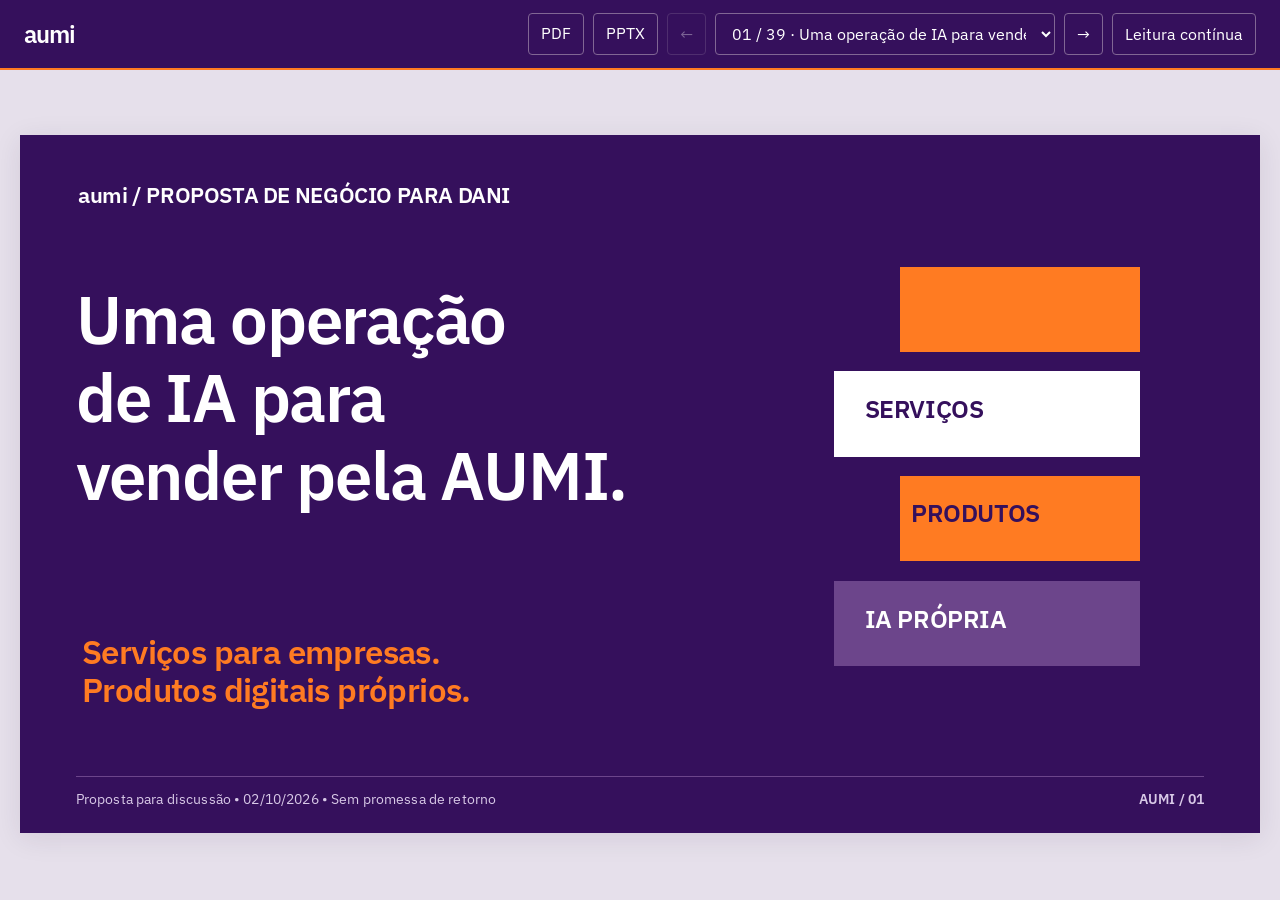
==== commit 6a5f1c0c: "Rewrite pitch copy around buyers, paid outcomes and Dani proposal" ====
--- a/pitch.html
+++ b/pitch.html
@@ -1,100 +1,102 @@
-<!doctype html><html lang="pt-BR"><head><meta charset="utf-8"><meta name="viewport" content="width=device-width,initial-scale=1"><title>AUMI | Produzir. Entregar. Escalar.</title><meta name="description" content="Uma infraestrutura produtiva para conteúdo, código, atendimento, produtos LATAM e Topologic. Proposta para Dani, com cenários e riscos auditáveis."><link rel="stylesheet" href="pitch.css"><script src="pitch.js" defer></script></head><body><a class="skip" href="#deck">Ir para a apresentação</a><nav class="deck-nav" aria-label="Navegação da apresentação"><span class="brand" aria-label="AUMI">aumi</span><a class="download" href="https://juboyy.github.io/topologic-business-plan/pitch-deck.pdf">PDF</a><a class="download" href="https://juboyy.github.io/topologic-business-plan/pitch-deck.pptx">PPTX</a><button id="previous" type="button" aria-label="Slide anterior">←</button><label class="sr-only" for="slide-index">Escolher slide</label><select id="slide-index"><option value="1">01 / 39 · PRODUZIR. ENTREGAR. ESCALAR.</option><option value="2">02 / 39 · Uma base de IA. Entregas que alguém paga para receber.</option><option value="3">03 / 39 · Hoje, o trabalho se perde entre uma ferramenta e outra.</option><option value="4">04 / 39 · Do contexto autorizado à entrega aprovada.</option><option value="5">05 / 39 · Um parque produtivo. Compradores e contratos distintos.</option><option value="6">06 / 39 · Veja o tipo de entrega.</option><option value="7">07 / 39 · Loja LATAM: validar antes de multiplicar.</option><option value="8">08 / 39 · Topologic: enxergar relações antes de decidir uma mudança.</option><option value="9">09 / 39 · Projetos. Recorrência. Produtos próprios.</option><option value="10">10 / 39 · Uma DGX desde o início. Uma infraestrutura para toda a AUMI.</option><option value="11">11 / 39 · A mesma GPU. A mesma equipe. Uma fila com prioridades.</option><option value="12">12 / 39 · Há sinais de mercado. A nossa venda ainda precisa ser provada.</option><option value="13">13 / 39 · Gestão visível. Decisão humana.</option><option value="14">14 / 39 · A receita paga entrega e aquisição. A contribuição paga a estrutura.</option><option value="15">15 / 39 · Três agendas de venda. Três necessidades de capital.</option><option value="16">16 / 39 · R$ 100 mil montam a base. Não financiam toda a operação.</option><option value="17">17 / 39 · A máquina precisa provar seu benefício incremental.</option><option value="18">18 / 39 · Começar com contratos e testes. Abrir frentes conforme a evidência.</option><option value="19">19 / 39 · Sociedade 50/50. Regras antes do aporte.</option><option value="20">20 / 39 · VALIDAR. FORMALIZAR. FINANCIAR POR MARCOS.</option><option value="21">21 / 39 · Ofertas de teste: o que entra no preço</option><option value="22">22 / 39 · Custos por oferta antes da estrutura fixa</option><option value="23">23 / 39 · Loja: contribuição não é lucro</option><option value="24">24 / 39 · O fixo é contado uma vez. A entrega vem além dele.</option><option value="25">25 / 39 · Cenário mensal exige gente e aquisição</option><option value="26">26 / 39 · Receita, margem e caixa respondem perguntas diferentes.</option><option value="27">27 / 39 · Agenda-base: meses 1 a 6</option><option value="28">28 / 39 · Agenda-base: meses 7 a 12</option><option value="29">29 / 39 · Agenda-base: meses 13 a 18</option><option value="30">30 / 39 · Agenda-base: meses 19 a 24</option><option value="31">31 / 39 · Equipamento: só contar o benefício incremental líquido.</option><option value="32">32 / 39 · Mais aquisição. Menos vendas novas. O caixa muda antes do discurso.</option><option value="33">33 / 39 · Quanto cada agenda precisa vender</option><option value="34">34 / 39 · Mês24: a agenda comercial por trás da escala</option><option value="35">35 / 39 · O ponto mais baixo define o capital de giro</option><option value="36">36 / 39 · Fontes e limites da evidência</option><option value="37">37 / 39 · Fontes e limites da evidência</option><option value="38">38 / 39 · Fontes e limites da evidência</option><option value="39">39 / 39 · A conversa pode terminar com uma decisão verificável.</option></select><button id="next" type="button" aria-label="Próximo slide">→</button><button id="mode" type="button" aria-pressed="false">Leitura contínua</button></nav><p id="announcer" class="sr-only" aria-live="polite"></p><main id="deck" tabindex="-1"><section class="slide purple" id="slide-01" data-title="PRODUZIR. ENTREGAR. ESCALAR." aria-label="1. PRODUZIR. ENTREGAR. ESCALAR." style="--slide-bg:#35105C;--slide-fg:#FFFFFF;--slide-muted:#D8C9E7;--rule:#6C458B"><p class="el eyebrow bold" style="left:4.6875%;top:6.888888888888889%;width:34.375%;height:6.666666666666667%;--fs:28;--color:#FFFFFF;color:#FFFFFF;">aumi / INFRAESTRUTURA PRODUTIVA</p><h2 class="el hero bold" style="left:4.5%;top:20.77777777777778%;width:61.875%;height:48.333333333333336%;--fs:116;--color:#FFFFFF;color:#FFFFFF;">PRODUZIR.
-ENTREGAR.
-ESCALAR.</h2><p class="el  bold" style="left:5.0%;top:71.33333333333333%;width:55.3125%;height:13.333333333333334%;--fs:47;--color:#FF7B22;color:#FF7B22;">Inteligência que trabalha
-para a AUMI.</p><div class="shape" aria-hidden="true" style="left:70.9375%;top:18.88888888888889%;width:19.375%;height:12.222222222222221%;--fill:#FF7B22"></div><div class="shape" aria-hidden="true" style="left:65.625%;top:33.888888888888886%;width:24.6875%;height:12.222222222222221%;--fill:#FFFFFF"></div><div class="shape" aria-hidden="true" style="left:70.9375%;top:48.888888888888886%;width:19.375%;height:12.222222222222221%;--fill:#FF7B22"></div><div class="shape" aria-hidden="true" style="left:65.625%;top:63.888888888888886%;width:24.6875%;height:12.222222222222221%;--fill:#6C458B"></div><p class="el decorative bold" style="left:69.375%;top:37.333333333333336%;width:18.75%;height:5.555555555555555%;--fs:34;--color:#35105C;color:#35105C;" aria-hidden="true">CRIAR</p><p class="el decorative bold" style="left:73.75%;top:52.22222222222222%;width:15.9375%;height:5.555555555555555%;--fs:34;--color:#35105C;color:#35105C;" aria-hidden="true">OPERAR</p><p class="el decorative bold" style="left:68.125%;top:67.33333333333333%;width:20.0%;height:5.555555555555555%;--fs:34;--color:#FFFFFF;color:#FFFFFF;" aria-hidden="true">EVOLUIR</p><footer class="slide-footer"><span>Proposta para discussão • 02/10/2026 • Sem promessa de retorno</span><span>AUMI / 01</span></footer></section><section class="slide orange" id="slide-02" data-title="Uma base de IA. Entregas que alguém paga para receber." aria-label="2. Uma base de IA. Entregas que alguém paga para receber." style="--slide-bg:#FF7B22;--slide-fg:#29143D;--slide-muted:#35105C;--rule:#D8C9E7"><p class="el eyebrow bold" style="left:4.5%;top:5.222222222222222%;width:78.125%;height:3.888888888888889%;--fs:21;--color:#35105C;color:#35105C;">01 / A PROPOSTA DE VALOR</p><p class="el decorative bold" style="left:85.625%;top:4.666666666666667%;width:10.0%;height:5.333333333333333%;--fs:36;--color:#35105C;color:#35105C;" aria-hidden="true">aumi</p><h2 class="el hero bold" style="left:4.75%;top:20.666666666666668%;width:90.625%;height:40.0%;--fs:89;--color:#35105C;color:#35105C;">Uma base de IA.
-Entregas que alguém
-paga para receber.</h2><div class="shape" aria-hidden="true" style="left:4.75%;top:67.11111111111111%;width:6.875%;height:1.3333333333333333%;--fill:#35105C"></div><p class="el " style="left:14.375%;top:65.44444444444444%;width:77.5%;height:16.444444444444443%;--fs:41;--color:#35105C;color:#35105C;">Conteúdo, software e atendimento.
-Produtos LATAM e inteligência visual de TI.</p><footer class="slide-footer"><span>Proposta para discussão • 02/10/2026 • Sem promessa de retorno</span><span>AUMI / 02</span></footer></section><section class="slide light" id="slide-03" data-title="Hoje, o trabalho se perde entre uma ferramenta e outra." aria-label="3. Hoje, o trabalho se perde entre uma ferramenta e outra." style="--slide-bg:#FFFFFF;--slide-fg:#29143D;--slide-muted:#35105C;--rule:#D8C9E7"><p class="el eyebrow bold" style="left:4.5%;top:5.222222222222222%;width:78.125%;height:3.888888888888889%;--fs:21;--color:#35105C;color:#35105C;">02 / O PROBLEMA ECONÔMICO</p><p class="el decorative bold" style="left:85.625%;top:4.666666666666667%;width:10.0%;height:5.333333333333333%;--fs:36;--color:#35105C;color:#35105C;" aria-hidden="true">aumi</p><h2 class="el title bold" style="left:4.5%;top:13.222222222222221%;width:90.625%;height:19.333333333333332%;--fs:68;--color:#29143D;color:#29143D;">Hoje, o trabalho se perde
-entre uma ferramenta e outra.</h2><div class="shape" aria-hidden="true" style="left:4.75%;top:38.888888888888886%;width:29.0625%;height:37.44444444444444%;--fill:#EEE7F5"></div><p class="el label bold" style="left:6.375%;top:41.333333333333336%;width:25.8125%;height:5.111111111111111%;--fs:29;--color:#9A3D00;color:#9A3D00;">01</p><p class="el label bold" style="left:6.375%;top:48.0%;width:25.8125%;height:10.555555555555555%;--fs:38;--color:#29143D;color:#29143D;">Contexto espalhado</p><p class="el " style="left:6.375%;top:59.666666666666664%;width:25.8125%;height:15.555555555555555%;--fs:31;--color:#29143D;color:#29143D;">Documentos, conversas e decisões em lugares diferentes.</p><div class="shape" aria-hidden="true" style="left:35.6875%;top:38.888888888888886%;width:29.0625%;height:37.44444444444444%;--fill:#EEE7F5"></div><p class="el label bold" style="left:37.3125%;top:41.333333333333336%;width:25.8125%;height:5.111111111111111%;--fs:29;--color:#9A3D00;color:#9A3D00;">02</p><p class="el label bold" style="left:37.3125%;top:48.0%;width:25.8125%;height:10.555555555555555%;--fs:38;--color:#29143D;color:#29143D;">Produção repetida</p><p class="el " style="left:37.3125%;top:59.666666666666664%;width:25.8125%;height:15.555555555555555%;--fs:31;--color:#29143D;color:#29143D;">A mesma pesquisa refeita para texto, código e resposta.</p><div class="shape" aria-hidden="true" style="left:66.625%;top:38.888888888888886%;width:29.0625%;height:37.44444444444444%;--fill:#EEE7F5"></div><p class="el label bold" style="left:68.25%;top:41.333333333333336%;width:25.8125%;height:5.111111111111111%;--fs:29;--color:#9A3D00;color:#9A3D00;">03</p><p class="el label bold" style="left:68.25%;top:48.0%;width:25.8125%;height:10.555555555555555%;--fs:38;--color:#29143D;color:#29143D;">Revisão no fim</p><p class="el " style="left:68.25%;top:59.666666666666664%;width:25.8125%;height:15.555555555555555%;--fs:31;--color:#29143D;color:#29143D;">Erros e retrabalho aparecem perto da entrega.</p><p class="el  bold" style="left:4.75%;top:83.33333333333333%;width:90.25%;height:7.666666666666667%;--fs:30;--color:#35105C;color:#35105C;">Oportunidade a medir: menos retrabalho e mais entregas úteis por ciclo.</p><footer class="slide-footer"><span>Proposta para discussão • 02/10/2026 • Sem promessa de retorno</span><span>AUMI / 03</span></footer></section><section class="slide purple" id="slide-04" data-title="Do contexto autorizado à entrega aprovada." aria-label="4. Do contexto autorizado à entrega aprovada." style="--slide-bg:#35105C;--slide-fg:#FFFFFF;--slide-muted:#D8C9E7;--rule:#6C458B"><p class="el eyebrow bold" style="left:4.5%;top:5.222222222222222%;width:78.125%;height:3.888888888888889%;--fs:21;--color:#FF7B22;color:#FF7B22;">03 / O SISTEMA PRODUTIVO</p><p class="el decorative bold" style="left:85.625%;top:4.666666666666667%;width:10.0%;height:5.333333333333333%;--fs:36;--color:#FFFFFF;color:#FFFFFF;" aria-hidden="true">aumi</p><h2 class="el title bold" style="left:4.5%;top:13.222222222222221%;width:90.625%;height:19.333333333333332%;--fs:68;--color:#FFFFFF;color:#FFFFFF;">Do contexto autorizado
-à entrega aprovada.</h2><div class="shape" aria-hidden="true" style="left:4.75%;top:41.333333333333336%;width:21.5625%;height:27.22222222222222%;--fill:#FFFFFF"></div><p class="el label bold" style="left:6.125%;top:43.55555555555556%;width:18.8125%;height:6.111111111111111%;--fs:34;--color:#29143D;color:#29143D;">Fontes</p><p class="el " style="left:6.125%;top:50.22222222222222%;width:18.8125%;height:17.22222222222222%;--fs:27;--color:#29143D;color:#29143D;">Documentos, briefing
-e sistemas autorizados</p><svg class="diagram-line" viewBox="0 0 1600 900" aria-hidden="true"><line x1="424" y1="490" x2="445" y2="490" stroke="#FF7B22" stroke-width="4"/><polygon points="445,490 432.0,483.0 432.0,497.0" fill="#FF7B22"/></svg><div class="shape" aria-hidden="true" style="left:28.375%;top:41.333333333333336%;width:21.5625%;height:27.22222222222222%;--fill:#FFFFFF"></div><p class="el label bold" style="left:29.75%;top:43.55555555555556%;width:18.8125%;height:6.111111111111111%;--fs:34;--color:#29143D;color:#29143D;">Agentes</p><p class="el " style="left:29.75%;top:50.22222222222222%;width:18.8125%;height:17.22222222222222%;--fs:27;--color:#29143D;color:#29143D;">Contexto, ferramentas
-e tarefas delimitadas</p><svg class="diagram-line" viewBox="0 0 1600 900" aria-hidden="true"><line x1="802" y1="490" x2="823" y2="490" stroke="#FF7B22" stroke-width="4"/><polygon points="823,490 810.0,483.0 810.0,497.0" fill="#FF7B22"/></svg><div class="shape" aria-hidden="true" style="left:52.0%;top:41.333333333333336%;width:21.5625%;height:27.22222222222222%;--fill:#FF7B22"></div><p class="el label bold" style="left:53.375%;top:43.55555555555556%;width:18.8125%;height:6.111111111111111%;--fs:34;--color:#29143D;color:#29143D;">Revisão</p><p class="el " style="left:53.375%;top:50.22222222222222%;width:18.8125%;height:17.22222222222222%;--fs:27;--color:#29143D;color:#29143D;">Especialista confere
-fonte, teste e qualidade</p><svg class="diagram-line" viewBox="0 0 1600 900" aria-hidden="true"><line x1="1180" y1="490" x2="1201" y2="490" stroke="#FF7B22" stroke-width="4"/><polygon points="1201,490 1188.0,483.0 1188.0,497.0" fill="#FF7B22"/></svg><div class="shape" aria-hidden="true" style="left:75.625%;top:41.333333333333336%;width:21.5625%;height:27.22222222222222%;--fill:#FFFFFF"></div><p class="el label bold" style="left:77.0%;top:43.55555555555556%;width:18.8125%;height:6.111111111111111%;--fs:34;--color:#29143D;color:#29143D;">Entrega</p><p class="el " style="left:77.0%;top:50.22222222222222%;width:18.8125%;height:17.22222222222222%;--fs:27;--color:#29143D;color:#29143D;">Cliente recebe
-um resultado definido</p><p class="el " style="left:4.875%;top:74.66666666666667%;width:89.375%;height:10.88888888888889%;--fs:37;--color:#FFFFFF;color:#FFFFFF;">Conteúdo e código entram em produção.
-Dinheiro, contratos e publicação passam por pessoas.</p><footer class="slide-footer"><span>Proposta para discussão • 02/10/2026 • Sem promessa de retorno</span><span>AUMI / 04</span></footer></section><section class="slide light" id="slide-05" data-title="Um parque produtivo. Compradores e contratos distintos." aria-label="5. Um parque produtivo. Compradores e contratos distintos." style="--slide-bg:#FFFFFF;--slide-fg:#29143D;--slide-muted:#35105C;--rule:#D8C9E7"><p class="el eyebrow bold" style="left:4.5%;top:5.222222222222222%;width:78.125%;height:3.888888888888889%;--fs:21;--color:#35105C;color:#35105C;">04 / PORTFÓLIO AUMI</p><p class="el decorative bold" style="left:85.625%;top:4.666666666666667%;width:10.0%;height:5.333333333333333%;--fs:36;--color:#35105C;color:#35105C;" aria-hidden="true">aumi</p><h2 class="el title bold" style="left:4.5%;top:13.222222222222221%;width:90.625%;height:19.333333333333332%;--fs:68;--color:#29143D;color:#29143D;">Um parque produtivo.
-Compradores e contratos distintos.</h2><div class="shape" aria-hidden="true" style="left:4.75%;top:38.77777777777778%;width:17.3125%;height:39.888888888888886%;--fill:#EEE7F5"></div><p class="el label bold" style="left:6.125%;top:42.77777777777778%;width:14.625%;height:9.222222222222221%;--fs:30;--color:#35105C;color:#35105C;">CONTEÚDO</p><p class="el " style="left:6.125%;top:54.888888888888886%;width:14.625%;height:20.0%;--fs:29;--color:#29143D;color:#29143D;">Marcas e equipes
-Pacote mensal de produção</p><div class="shape" aria-hidden="true" style="left:23.4375%;top:38.77777777777778%;width:17.3125%;height:39.888888888888886%;--fill:#EEE7F5"></div><p class="el label bold" style="left:24.8125%;top:42.77777777777778%;width:14.625%;height:9.222222222222221%;--fs:30;--color:#35105C;color:#35105C;">CÓDIGO</p><p class="el " style="left:24.8125%;top:54.888888888888886%;width:14.625%;height:20.0%;--fs:29;--color:#29143D;color:#29143D;">Operações e produto
-Projeto de automação</p><div class="shape" aria-hidden="true" style="left:42.125%;top:38.77777777777778%;width:17.3125%;height:39.888888888888886%;--fill:#EEE7F5"></div><p class="el label bold" style="left:43.5%;top:42.77777777777778%;width:14.625%;height:9.222222222222221%;--fs:30;--color:#35105C;color:#35105C;">ATENDIMENTO</p><p class="el " style="left:43.5%;top:54.888888888888886%;width:14.625%;height:20.0%;--fs:29;--color:#29143D;color:#29143D;">Equipes de serviço
-Setup + mensalidade</p><div class="shape" aria-hidden="true" style="left:60.8125%;top:38.77777777777778%;width:17.3125%;height:39.888888888888886%;--fill:#EEE7F5"></div><p class="el label bold" style="left:62.1875%;top:42.77777777777778%;width:14.625%;height:9.222222222222221%;--fs:30;--color:#35105C;color:#35105C;">LOJA LATAM</p><p class="el " style="left:62.1875%;top:54.888888888888886%;width:14.625%;height:20.0%;--fs:29;--color:#29143D;color:#29143D;">Pessoas com dor específica
-Produto digital em USD</p><div class="shape" aria-hidden="true" style="left:79.5%;top:38.77777777777778%;width:17.3125%;height:39.888888888888886%;--fill:#35105C"></div><p class="el label bold" style="left:80.875%;top:42.77777777777778%;width:14.625%;height:9.222222222222221%;--fs:30;--color:#FFFFFF;color:#FFFFFF;">TOPOLOGIC</p><p class="el " style="left:80.875%;top:54.888888888888886%;width:14.625%;height:20.0%;--fs:29;--color:#FFFFFF;color:#FFFFFF;">TI e arquitetura
-Mapa de um domínio</p><p class="el  bold" style="left:4.75%;top:83.33333333333333%;width:90.25%;height:7.666666666666667%;--fs:30;--color:#35105C;color:#35105C;">Infraestrutura compartilhada não significa capacidade infinita.</p><footer class="slide-footer"><span>Proposta para discussão • 02/10/2026 • Sem promessa de retorno</span><span>AUMI / 05</span></footer></section><section class="slide light" id="slide-06" data-title="Veja o tipo de entrega." aria-label="6. Veja o tipo de entrega." style="--slide-bg:#FFFFFF;--slide-fg:#29143D;--slide-muted:#35105C;--rule:#D8C9E7"><p class="el eyebrow bold" style="left:4.5%;top:5.222222222222222%;width:78.125%;height:3.888888888888889%;--fs:21;--color:#35105C;color:#35105C;">05 / PROPOSTAS ILUSTRATIVAS</p><p class="el decorative bold" style="left:85.625%;top:4.666666666666667%;width:10.0%;height:5.333333333333333%;--fs:36;--color:#35105C;color:#35105C;" aria-hidden="true">aumi</p><h2 class="el title bold" style="left:4.5%;top:13.222222222222221%;width:90.625%;height:19.333333333333332%;--fs:68;--color:#29143D;color:#29143D;">Veja o tipo de entrega.</h2><p class="el " style="left:4.75%;top:31.555555555555557%;width:90.0%;height:7.777777777777778%;--fs:29;--color:#685878;color:#685878;">Exemplos criados para esta conversa. Não são produtos ou clientes reais.</p><div class="shape" aria-hidden="true" style="left:4.75%;top:40.55555555555556%;width:29.0625%;height:40.55555555555556%;--fill:#EEE7F5"></div><p class="el label bold" style="left:6.3125%;top:43.333333333333336%;width:25.9375%;height:4.888888888888889%;--fs:25;--color:#35105C;color:#35105C;">CONTEÚDO</p><div class="shape" aria-hidden="true" style="left:35.6875%;top:40.55555555555556%;width:29.0625%;height:40.55555555555556%;--fill:#EEE7F5"></div><p class="el label bold" style="left:37.25%;top:43.333333333333336%;width:25.9375%;height:4.888888888888889%;--fs:25;--color:#35105C;color:#35105C;">CÓDIGO</p><div class="shape" aria-hidden="true" style="left:66.625%;top:40.55555555555556%;width:29.0625%;height:40.55555555555556%;--fill:#EEE7F5"></div><p class="el label bold" style="left:68.1875%;top:43.333333333333336%;width:25.9375%;height:4.888888888888889%;--fs:25;--color:#35105C;color:#35105C;">ATENDIMENTO</p><div class="shape" aria-hidden="true" style="left:6.4375%;top:51.55555555555556%;width:7.1875%;height:21.555555555555557%;--fill:#35105C"></div><p class="el  bold" style="left:7.4375%;top:53.77777777777778%;width:5.5%;height:15.555555555555555%;--fs:25;--color:#FFFFFF;color:#FFFFFF;">01
-IDEIA
-ÚTIL</p><p class="el  bold" style="left:15.25%;top:51.77777777777778%;width:16.25%;height:8.777777777777779%;--fs:35;--color:#35105C;color:#35105C;">Um roteiro
-vira peças.</p><p class="el " style="left:15.3125%;top:62.888888888888886%;width:15.75%;height:14.444444444444445%;--fs:27;--color:#29143D;color:#29143D;">Gancho → exemplo
-→ ação sugerida
-→ revisão</p><p class="el  bold" style="left:37.25%;top:51.666666666666664%;width:25.8125%;height:23.444444444444443%;--fs:31;--color:#35105C;color:#35105C;">entrada autorizada
+<!doctype html><html lang="pt-BR"><head><meta charset="utf-8"><meta name="viewport" content="width=device-width,initial-scale=1"><title>AUMI | Uma operação de IA para vender pela AUMI</title><meta name="description" content="Proposta de negócio para Dani: o que a AUMI vai vender, para quem, como entregar e como financiar. Conteúdo, código, atendimento, produtos digitais e Topologic."><link rel="stylesheet" href="pitch.css"><script src="pitch.js" defer></script></head><body><a class="skip" href="#deck">Ir para a apresentação</a><nav class="deck-nav" aria-label="Navegação da apresentação"><span class="brand" aria-label="AUMI">aumi</span><a class="download" href="https://juboyy.github.io/topologic-business-plan/pitch-deck.pdf">PDF</a><a class="download" href="https://juboyy.github.io/topologic-business-plan/pitch-deck.pptx">PPTX</a><button id="previous" type="button" aria-label="Slide anterior">←</button><label class="sr-only" for="slide-index">Escolher slide</label><select id="slide-index"><option value="1">01 / 39 · Uma operação de IA para vender pela AUMI.</option><option value="2">02 / 39 · Conteúdo para publicar. Software para operar. Respostas com contexto.</option><option value="3">03 / 39 · Ter acesso à IA não resolve o trabalho que fica por fazer.</option><option value="4">04 / 39 · A AUMI assume o caminho entre o pedido e a entrega.</option><option value="5">05 / 39 · A mesma base pode atender cinco frentes de receita.</option><option value="6">06 / 39 · O cliente precisa enxergar o que vai receber.</option><option value="7">07 / 39 · Criar produtos que possam ser vendidos de novo.</option><option value="8">08 / 39 · Topologic: saber o que depende de quê antes de mudar a TI.</option><option value="9">09 / 39 · Cobrar pela entrega. Renovar pelo trabalho contínuo.</option><option value="10">10 / 39 · Por que uma máquina própria? Para trabalhar em várias entregas.</option><option value="11">11 / 39 · Organizar a produção antes de prometer mais entregas.</option><option value="12">12 / 39 · Por que contratar a AUMI se já existem ferramentas?</option><option value="13">13 / 39 · Dani acompanha o caixa e o que cada frente entrega.</option><option value="14">14 / 39 · Quanto cada entrega deixa para sustentar a operação.</option><option value="15">15 / 39 · O prazo de retorno depende do ritmo de vendas e dos custos.</option><option value="16">16 / 39 · O investimento precisa pagar a estrutura e o começo da operação.</option><option value="17">17 / 39 · Quando o negócio se paga? E quando a máquina compensa?</option><option value="18">18 / 39 · Os primeiros 90 dias servem para conquistar e entregar a prova.</option><option value="19">19 / 39 · Dani, a proposta é participar da sociedade com 50%.</option><option value="20">20 / 39 · Vamos começar pela primeira oferta paga.</option><option value="21">21 / 39 · Ofertas de teste: o que entra no preço</option><option value="22">22 / 39 · Custos por oferta antes da estrutura fixa</option><option value="23">23 / 39 · Loja: contribuição não é lucro</option><option value="24">24 / 39 · O fixo é contado uma vez. A entrega vem além dele.</option><option value="25">25 / 39 · Cenário mensal exige gente e aquisição</option><option value="26">26 / 39 · Receita, margem e caixa respondem perguntas diferentes.</option><option value="27">27 / 39 · Agenda-base: meses 1 a 6</option><option value="28">28 / 39 · Agenda-base: meses 7 a 12</option><option value="29">29 / 39 · Agenda-base: meses 13 a 18</option><option value="30">30 / 39 · Agenda-base: meses 19 a 24</option><option value="31">31 / 39 · Equipamento: só contar o benefício incremental líquido.</option><option value="32">32 / 39 · Mais aquisição. Menos vendas novas. O caixa muda antes do discurso.</option><option value="33">33 / 39 · Quanto cada agenda precisa vender</option><option value="34">34 / 39 · Mês24: a agenda comercial por trás da escala</option><option value="35">35 / 39 · O ponto mais baixo define o capital de giro</option><option value="36">36 / 39 · Fontes e limites da evidência</option><option value="37">37 / 39 · Fontes e limites da evidência</option><option value="38">38 / 39 · Fontes e limites da evidência</option><option value="39">39 / 39 · A conversa pode terminar com uma decisão verificável.</option></select><button id="next" type="button" aria-label="Próximo slide">→</button><button id="mode" type="button" aria-pressed="false">Leitura contínua</button></nav><p id="announcer" class="sr-only" aria-live="polite"></p><main id="deck" tabindex="-1"><section class="slide purple" id="slide-01" data-title="Uma operação de IA para vender pela AUMI." aria-label="1. Uma operação de IA para vender pela AUMI." style="--slide-bg:#35105C;--slide-fg:#FFFFFF;--slide-muted:#D8C9E7;--rule:#6C458B"><p class="el eyebrow bold" style="left:4.6875%;top:6.888888888888889%;width:59.375%;height:6.666666666666667%;--fs:28;--color:#FFFFFF;color:#FFFFFF;">aumi / PROPOSTA DE NEGÓCIO PARA DANI</p><h2 class="el hero bold" style="left:4.5%;top:20.77777777777778%;width:60.625%;height:48.333333333333336%;--fs:87;--color:#FFFFFF;color:#FFFFFF;">Uma operação
+de IA para
+vender pela AUMI.</h2><p class="el  bold" style="left:5.0%;top:71.33333333333333%;width:55.3125%;height:13.333333333333334%;--fs:43;--color:#FF7B22;color:#FF7B22;">Serviços para empresas.
+Produtos digitais próprios.</p><div class="shape" aria-hidden="true" style="left:70.9375%;top:18.88888888888889%;width:19.375%;height:12.222222222222221%;--fill:#FF7B22"></div><div class="shape" aria-hidden="true" style="left:65.625%;top:33.888888888888886%;width:24.6875%;height:12.222222222222221%;--fill:#FFFFFF"></div><div class="shape" aria-hidden="true" style="left:70.9375%;top:48.888888888888886%;width:19.375%;height:12.222222222222221%;--fill:#FF7B22"></div><div class="shape" aria-hidden="true" style="left:65.625%;top:63.888888888888886%;width:24.6875%;height:12.222222222222221%;--fill:#6C458B"></div><p class="el decorative bold" style="left:68.125%;top:37.333333333333336%;width:21.25%;height:5.555555555555555%;--fs:32;--color:#35105C;color:#35105C;" aria-hidden="true">SERVIÇOS</p><p class="el decorative bold" style="left:71.875%;top:52.22222222222222%;width:18.125%;height:5.555555555555555%;--fs:32;--color:#35105C;color:#35105C;" aria-hidden="true">PRODUTOS</p><p class="el decorative bold" style="left:68.125%;top:67.33333333333333%;width:21.25%;height:5.555555555555555%;--fs:32;--color:#FFFFFF;color:#FFFFFF;" aria-hidden="true">IA PRÓPRIA</p><footer class="slide-footer"><span>Proposta para discussão • 02/10/2026 • Sem promessa de retorno</span><span>AUMI / 01</span></footer></section><section class="slide orange" id="slide-02" data-title="Conteúdo para publicar. Software para operar. Respostas com contexto." aria-label="2. Conteúdo para publicar. Software para operar. Respostas com contexto." style="--slide-bg:#FF7B22;--slide-fg:#29143D;--slide-muted:#35105C;--rule:#D8C9E7"><p class="el eyebrow bold" style="left:4.5%;top:5.222222222222222%;width:78.125%;height:3.888888888888889%;--fs:21;--color:#35105C;color:#35105C;">01 / O QUE O CLIENTE COMPRA</p><p class="el decorative bold" style="left:85.625%;top:4.666666666666667%;width:10.0%;height:5.333333333333333%;--fs:36;--color:#35105C;color:#35105C;" aria-hidden="true">aumi</p><h2 class="el hero bold" style="left:4.75%;top:20.666666666666668%;width:90.625%;height:40.0%;--fs:76;--color:#35105C;color:#35105C;">Conteúdo para publicar.
+Software para operar.
+Respostas com contexto.</h2><div class="shape" aria-hidden="true" style="left:4.75%;top:67.11111111111111%;width:6.875%;height:1.3333333333333333%;--fill:#35105C"></div><p class="el " style="left:14.375%;top:65.44444444444444%;width:77.5%;height:16.444444444444443%;--fs:37;--color:#35105C;color:#35105C;">A empresa contrata uma entrega definida.
+A AUMI organiza a produção e responde pela revisão.</p><footer class="slide-footer"><span>Proposta para discussão • 02/10/2026 • Sem promessa de retorno</span><span>AUMI / 02</span></footer></section><section class="slide light" id="slide-03" data-title="Ter acesso à IA não resolve o trabalho que fica por fazer." aria-label="3. Ter acesso à IA não resolve o trabalho que fica por fazer." style="--slide-bg:#FFFFFF;--slide-fg:#29143D;--slide-muted:#35105C;--rule:#D8C9E7"><p class="el eyebrow bold" style="left:4.5%;top:5.222222222222222%;width:78.125%;height:3.888888888888889%;--fs:21;--color:#35105C;color:#35105C;">02 / A NECESSIDADE DO COMPRADOR</p><p class="el decorative bold" style="left:85.625%;top:4.666666666666667%;width:10.0%;height:5.333333333333333%;--fs:36;--color:#35105C;color:#35105C;" aria-hidden="true">aumi</p><h2 class="el title bold" style="left:4.5%;top:13.222222222222221%;width:90.625%;height:19.333333333333332%;--fs:68;--color:#29143D;color:#29143D;">Ter acesso à IA não resolve
+o trabalho que fica por fazer.</h2><div class="shape" aria-hidden="true" style="left:4.75%;top:38.888888888888886%;width:29.0625%;height:37.44444444444444%;--fill:#EEE7F5"></div><p class="el label bold" style="left:6.375%;top:41.333333333333336%;width:25.8125%;height:5.111111111111111%;--fs:29;--color:#9A3D00;color:#9A3D00;">01</p><p class="el label bold" style="left:6.375%;top:48.0%;width:25.8125%;height:10.555555555555555%;--fs:38;--color:#29143D;color:#29143D;">Conteúdo parado</p><p class="el " style="left:6.375%;top:59.666666666666664%;width:25.8125%;height:15.555555555555555%;--fs:31;--color:#29143D;color:#29143D;">O briefing existe. Faltam roteiro, peças e revisão para publicar.</p><div class="shape" aria-hidden="true" style="left:35.6875%;top:38.888888888888886%;width:29.0625%;height:37.44444444444444%;--fill:#EEE7F5"></div><p class="el label bold" style="left:37.3125%;top:41.333333333333336%;width:25.8125%;height:5.111111111111111%;--fs:29;--color:#9A3D00;color:#9A3D00;">02</p><p class="el label bold" style="left:37.3125%;top:48.0%;width:25.8125%;height:10.555555555555555%;--fs:38;--color:#29143D;color:#29143D;">Rotina manual</p><p class="el " style="left:37.3125%;top:59.666666666666664%;width:25.8125%;height:15.555555555555555%;--fs:31;--color:#29143D;color:#29143D;">Copiar dados entre sistemas toma tempo e exige conferência.</p><div class="shape" aria-hidden="true" style="left:66.625%;top:38.888888888888886%;width:29.0625%;height:37.44444444444444%;--fill:#EEE7F5"></div><p class="el label bold" style="left:68.25%;top:41.333333333333336%;width:25.8125%;height:5.111111111111111%;--fs:29;--color:#9A3D00;color:#9A3D00;">03</p><p class="el label bold" style="left:68.25%;top:48.0%;width:25.8125%;height:10.555555555555555%;--fs:38;--color:#29143D;color:#29143D;">Dúvida repetida</p><p class="el " style="left:68.25%;top:59.666666666666664%;width:25.8125%;height:15.555555555555555%;--fs:31;--color:#29143D;color:#29143D;">A equipe procura a mesma política para responder ao cliente.</p><p class="el  bold" style="left:4.75%;top:83.33333333333333%;width:90.25%;height:7.666666666666667%;--fs:30;--color:#35105C;color:#35105C;">A oportunidade: vender a execução desse trabalho, com escopo e responsável.</p><footer class="slide-footer"><span>Proposta para discussão • 02/10/2026 • Sem promessa de retorno</span><span>AUMI / 03</span></footer></section><section class="slide purple" id="slide-04" data-title="A AUMI assume o caminho entre o pedido e a entrega." aria-label="4. A AUMI assume o caminho entre o pedido e a entrega." style="--slide-bg:#35105C;--slide-fg:#FFFFFF;--slide-muted:#D8C9E7;--rule:#6C458B"><p class="el eyebrow bold" style="left:4.5%;top:5.222222222222222%;width:78.125%;height:3.888888888888889%;--fs:21;--color:#FF7B22;color:#FF7B22;">03 / COMO VAMOS PRESTAR O SERVIÇO</p><p class="el decorative bold" style="left:85.625%;top:4.666666666666667%;width:10.0%;height:5.333333333333333%;--fs:36;--color:#FFFFFF;color:#FFFFFF;" aria-hidden="true">aumi</p><h2 class="el title bold" style="left:4.5%;top:13.222222222222221%;width:90.625%;height:19.333333333333332%;--fs:68;--color:#FFFFFF;color:#FFFFFF;">A AUMI assume o caminho
+entre o pedido e a entrega.</h2><div class="shape" aria-hidden="true" style="left:4.75%;top:41.333333333333336%;width:21.5625%;height:27.22222222222222%;--fill:#FFFFFF"></div><p class="el label bold" style="left:6.125%;top:43.55555555555556%;width:18.8125%;height:6.111111111111111%;--fs:34;--color:#29143D;color:#29143D;">Entender</p><p class="el " style="left:6.125%;top:50.22222222222222%;width:18.8125%;height:17.22222222222222%;--fs:27;--color:#29143D;color:#29143D;">Briefing, objetivo
+e fontes autorizadas</p><svg class="diagram-line" viewBox="0 0 1600 900" aria-hidden="true"><line x1="424" y1="490" x2="445" y2="490" stroke="#FF7B22" stroke-width="4"/><polygon points="445,490 432.0,483.0 432.0,497.0" fill="#FF7B22"/></svg><div class="shape" aria-hidden="true" style="left:28.375%;top:41.333333333333336%;width:21.5625%;height:27.22222222222222%;--fill:#FFFFFF"></div><p class="el label bold" style="left:29.75%;top:43.55555555555556%;width:18.8125%;height:6.111111111111111%;--fs:34;--color:#29143D;color:#29143D;">Produzir</p><p class="el " style="left:29.75%;top:50.22222222222222%;width:18.8125%;height:17.22222222222222%;--fs:27;--color:#29143D;color:#29143D;">Agentes preparam
+conteúdo, código e respostas</p><svg class="diagram-line" viewBox="0 0 1600 900" aria-hidden="true"><line x1="802" y1="490" x2="823" y2="490" stroke="#FF7B22" stroke-width="4"/><polygon points="823,490 810.0,483.0 810.0,497.0" fill="#FF7B22"/></svg><div class="shape" aria-hidden="true" style="left:52.0%;top:41.333333333333336%;width:21.5625%;height:27.22222222222222%;--fill:#FF7B22"></div><p class="el label bold" style="left:53.375%;top:43.55555555555556%;width:18.8125%;height:6.111111111111111%;--fs:34;--color:#29143D;color:#29143D;">Conferir</p><p class="el " style="left:53.375%;top:50.22222222222222%;width:18.8125%;height:17.22222222222222%;--fs:27;--color:#29143D;color:#29143D;">Pessoa revisa fontes,
+testes e exceções</p><svg class="diagram-line" viewBox="0 0 1600 900" aria-hidden="true"><line x1="1180" y1="490" x2="1201" y2="490" stroke="#FF7B22" stroke-width="4"/><polygon points="1201,490 1188.0,483.0 1188.0,497.0" fill="#FF7B22"/></svg><div class="shape" aria-hidden="true" style="left:75.625%;top:41.333333333333336%;width:21.5625%;height:27.22222222222222%;--fill:#FFFFFF"></div><p class="el label bold" style="left:77.0%;top:43.55555555555556%;width:18.8125%;height:6.111111111111111%;--fs:34;--color:#29143D;color:#29143D;">Entregar</p><p class="el " style="left:77.0%;top:50.22222222222222%;width:18.8125%;height:17.22222222222222%;--fs:27;--color:#29143D;color:#29143D;">Escopo acordado,
+aceite e responsável</p><p class="el " style="left:4.875%;top:74.66666666666667%;width:89.375%;height:10.88888888888889%;--fs:37;--color:#FFFFFF;color:#FFFFFF;">A IA participa da execução.
+A responsabilidade pela entrega continua com pessoas.</p><footer class="slide-footer"><span>Proposta para discussão • 02/10/2026 • Sem promessa de retorno</span><span>AUMI / 04</span></footer></section><section class="slide light" id="slide-05" data-title="A mesma base pode atender cinco frentes de receita." aria-label="5. A mesma base pode atender cinco frentes de receita." style="--slide-bg:#FFFFFF;--slide-fg:#29143D;--slide-muted:#35105C;--rule:#D8C9E7"><p class="el eyebrow bold" style="left:4.5%;top:5.222222222222222%;width:78.125%;height:3.888888888888889%;--fs:21;--color:#35105C;color:#35105C;">04 / ONDE VAMOS VENDER</p><p class="el decorative bold" style="left:85.625%;top:4.666666666666667%;width:10.0%;height:5.333333333333333%;--fs:36;--color:#35105C;color:#35105C;" aria-hidden="true">aumi</p><h2 class="el title bold" style="left:4.5%;top:13.222222222222221%;width:90.625%;height:19.333333333333332%;--fs:68;--color:#29143D;color:#29143D;">A mesma base pode atender
+cinco frentes de receita.</h2><div class="shape" aria-hidden="true" style="left:4.75%;top:38.77777777777778%;width:17.3125%;height:39.888888888888886%;--fill:#EEE7F5"></div><p class="el label bold" style="left:6.125%;top:42.77777777777778%;width:14.625%;height:9.222222222222221%;--fs:30;--color:#35105C;color:#35105C;">CONTEÚDO</p><p class="el " style="left:6.125%;top:54.888888888888886%;width:14.625%;height:20.0%;--fs:29;--color:#29143D;color:#29143D;">Marketing
+Peças e roteiros
+por mês</p><div class="shape" aria-hidden="true" style="left:23.4375%;top:38.77777777777778%;width:17.3125%;height:39.888888888888886%;--fill:#EEE7F5"></div><p class="el label bold" style="left:24.8125%;top:42.77777777777778%;width:14.625%;height:9.222222222222221%;--fs:30;--color:#35105C;color:#35105C;">CÓDIGO</p><p class="el " style="left:24.8125%;top:54.888888888888886%;width:14.625%;height:20.0%;--fs:29;--color:#29143D;color:#29143D;">Operações
+Automação de
+uma rotina</p><div class="shape" aria-hidden="true" style="left:42.125%;top:38.77777777777778%;width:17.3125%;height:39.888888888888886%;--fill:#EEE7F5"></div><p class="el label bold" style="left:43.5%;top:42.77777777777778%;width:14.625%;height:9.222222222222221%;--fs:30;--color:#35105C;color:#35105C;">ATENDIMENTO</p><p class="el " style="left:43.5%;top:54.888888888888886%;width:14.625%;height:20.0%;--fs:29;--color:#29143D;color:#29143D;">Equipes de serviço
+Base de respostas
+e apoio contínuo</p><div class="shape" aria-hidden="true" style="left:60.8125%;top:38.77777777777778%;width:17.3125%;height:39.888888888888886%;--fill:#EEE7F5"></div><p class="el label bold" style="left:62.1875%;top:42.77777777777778%;width:14.625%;height:9.222222222222221%;--fs:30;--color:#35105C;color:#35105C;">LOJA LATAM</p><p class="el " style="left:62.1875%;top:54.888888888888886%;width:14.625%;height:20.0%;--fs:29;--color:#29143D;color:#29143D;">Consumidor final
+Guias, templates
+e minicursos</p><div class="shape" aria-hidden="true" style="left:79.5%;top:38.77777777777778%;width:17.3125%;height:39.888888888888886%;--fill:#35105C"></div><p class="el label bold" style="left:80.875%;top:42.77777777777778%;width:14.625%;height:9.222222222222221%;--fs:30;--color:#FFFFFF;color:#FFFFFF;">TOPOLOGIC</p><p class="el " style="left:80.875%;top:54.888888888888886%;width:14.625%;height:20.0%;--fs:29;--color:#FFFFFF;color:#FFFFFF;">Lideranças de TI
+Mapa de sistemas
+e dependências</p><p class="el  bold" style="left:4.75%;top:83.33333333333333%;width:90.25%;height:7.666666666666667%;--fs:30;--color:#35105C;color:#35105C;">Começar com uma oferta B2B prioritária e testes limitados de produtos próprios.</p><footer class="slide-footer"><span>Proposta para discussão • 02/10/2026 • Sem promessa de retorno</span><span>AUMI / 05</span></footer></section><section class="slide light" id="slide-06" data-title="O cliente precisa enxergar o que vai receber." aria-label="6. O cliente precisa enxergar o que vai receber." style="--slide-bg:#FFFFFF;--slide-fg:#29143D;--slide-muted:#35105C;--rule:#D8C9E7"><p class="el eyebrow bold" style="left:4.5%;top:5.222222222222222%;width:78.125%;height:3.888888888888889%;--fs:21;--color:#35105C;color:#35105C;">05 / EXEMPLOS DE ENTREGAS</p><p class="el decorative bold" style="left:85.625%;top:4.666666666666667%;width:10.0%;height:5.333333333333333%;--fs:36;--color:#35105C;color:#35105C;" aria-hidden="true">aumi</p><h2 class="el title bold" style="left:4.5%;top:13.222222222222221%;width:90.625%;height:19.333333333333332%;--fs:68;--color:#29143D;color:#29143D;">O cliente precisa enxergar
+o que vai receber.</h2><p class="el " style="left:4.75%;top:31.555555555555557%;width:90.0%;height:7.777777777777778%;--fs:29;--color:#685878;color:#685878;">Propostas de serviço, ainda sujeitas a validação comercial e técnica.</p><div class="shape" aria-hidden="true" style="left:4.75%;top:40.55555555555556%;width:29.0625%;height:40.55555555555556%;--fill:#EEE7F5"></div><p class="el label bold" style="left:6.3125%;top:43.333333333333336%;width:25.9375%;height:4.888888888888889%;--fs:25;--color:#35105C;color:#35105C;">CONTEÚDO</p><div class="shape" aria-hidden="true" style="left:35.6875%;top:40.55555555555556%;width:29.0625%;height:40.55555555555556%;--fill:#EEE7F5"></div><p class="el label bold" style="left:37.25%;top:43.333333333333336%;width:25.9375%;height:4.888888888888889%;--fs:25;--color:#35105C;color:#35105C;">CÓDIGO</p><div class="shape" aria-hidden="true" style="left:66.625%;top:40.55555555555556%;width:29.0625%;height:40.55555555555556%;--fill:#EEE7F5"></div><p class="el label bold" style="left:68.1875%;top:43.333333333333336%;width:25.9375%;height:4.888888888888889%;--fs:25;--color:#35105C;color:#35105C;">ATENDIMENTO</p><div class="shape" aria-hidden="true" style="left:6.4375%;top:51.55555555555556%;width:7.1875%;height:21.555555555555557%;--fill:#35105C"></div><p class="el  bold" style="left:7.4375%;top:53.77777777777778%;width:5.5%;height:15.555555555555555%;--fs:25;--color:#FFFFFF;color:#FFFFFF;">01
+UMA
+OFERTA</p><p class="el  bold" style="left:15.25%;top:51.77777777777778%;width:16.25%;height:8.777777777777779%;--fs:32;--color:#35105C;color:#35105C;">Do briefing
+à campanha.</p><p class="el " style="left:15.3125%;top:62.888888888888886%;width:15.75%;height:14.444444444444445%;--fs:27;--color:#29143D;color:#29143D;">Roteiro e peças.
+Uma revisão.
+Aceite do cliente.</p><p class="el  bold" style="left:37.25%;top:51.666666666666664%;width:25.8125%;height:23.444444444444443%;--fs:31;--color:#35105C;color:#35105C;">Dados de entrada
         ↓
-validar → transformar
+validar e transformar
         ↓
-exceção → revisão</p><p class="el  bold" style="left:68.3125%;top:51.888888888888886%;width:25.625%;height:8.444444444444445%;--fs:31;--color:#35105C;color:#35105C;">“Como faço a troca?”</p><p class="el " style="left:68.3125%;top:62.55555555555556%;width:25.125%;height:15.0%;--fs:28;--color:#29143D;color:#29143D;">Consulta a política.
-Responde com fonte.
-Dúvida? Chama humano.</p><p class="el  bold" style="left:4.75%;top:85.33333333333333%;width:90.25%;height:7.666666666666667%;--fs:30;--color:#35105C;color:#35105C;">Não prometer alcance, automação sem erro ou atendimento ilimitado.</p><footer class="slide-footer"><span>Proposta para discussão • 02/10/2026 • Sem promessa de retorno</span><span>AUMI / 06</span></footer></section><section class="slide split" id="slide-07" data-title="Loja LATAM: validar antes de multiplicar." aria-label="7. Loja LATAM: validar antes de multiplicar." style="--slide-bg:#FFFFFF;--slide-fg:#29143D;--slide-muted:#35105C;--rule:#D8C9E7"><p class="el eyebrow bold" style="left:4.5%;top:5.222222222222222%;width:78.125%;height:3.888888888888889%;--fs:21;--color:#35105C;color:#35105C;">06 / PRODUTOS PRÓPRIOS</p><h2 class="el title bold" style="left:4.5%;top:13.222222222222221%;width:48.75%;height:26.11111111111111%;--fs:60;--color:#29143D;color:#29143D;">Loja LATAM:
-validar antes de
-multiplicar.</h2><div class="shape" aria-hidden="true" style="left:55.625%;top:0.0%;width:44.375%;height:91.11111111111111%;--fill:#35105C"></div><p class="el decorative bold" style="left:86.25%;top:4.888888888888889%;width:9.375%;height:5.555555555555555%;--fs:36;--color:#FFFFFF;color:#FFFFFF;" aria-hidden="true">aumi</p><p class="el  bold" style="left:4.9375%;top:39.333333333333336%;width:45.9375%;height:13.222222222222221%;--fs:43;--color:#35105C;color:#35105C;">PDFs práticos, templates,
-kits e minicursos.</p><p class="el " style="left:4.9375%;top:58.888888888888886%;width:45.625%;height:18.22222222222222%;--fs:35;--color:#29143D;color:#29143D;">Até 3 nichos em teste.
-Oferta curta, revisão especializada
-e checkout existente.</p><p class="el metric bold" style="left:60.0%;top:35.111111111111114%;width:35.3125%;height:11.11111111111111%;--fs:82;--color:#FF7B22;color:#FF7B22;">USD 29</p><p class="el " style="left:60.1875%;top:47.333333333333336%;width:34.6875%;height:10.333333333333334%;--fs:33;--color:#FFFFFF;color:#FFFFFF;">Ticket médio hipotético.
-Não é preço já validado.</p><p class="el " style="left:60.1875%;top:62.666666666666664%;width:34.6875%;height:19.666666666666668%;--fs:33;--color:#FFFFFF;color:#FFFFFF;">Medir CAC, estornos e suporte.
-Parar se não houver margem
-ou qualidade suficiente.</p><p class="el  bold" style="left:4.75%;top:84.44444444444444%;width:90.25%;height:7.666666666666667%;--fs:30;--color:#35105C;color:#35105C;">Nenhum catálogo pronto ou nicho escolhido. Espanhol é hipótese inicial.</p><div class="shape" aria-hidden="true" style="left:0.0%;top:82.88888888888889%;width:100.0%;height:8.666666666666666%;--fill:#FFFFFF"></div><footer class="slide-footer"><span>Proposta para discussão • 02/10/2026 • Sem promessa de retorno</span><span>AUMI / 07</span></footer></section><section class="slide light" id="slide-08" data-title="Topologic: enxergar relações antes de decidir uma mudança." aria-label="8. Topologic: enxergar relações antes de decidir uma mudança." style="--slide-bg:#FFFFFF;--slide-fg:#29143D;--slide-muted:#35105C;--rule:#D8C9E7"><p class="el eyebrow bold" style="left:4.5%;top:5.222222222222222%;width:78.125%;height:3.888888888888889%;--fs:21;--color:#35105C;color:#35105C;">07 / MAPA INICIAL DE TI</p><p class="el decorative bold" style="left:85.625%;top:4.666666666666667%;width:10.0%;height:5.333333333333333%;--fs:36;--color:#35105C;color:#35105C;" aria-hidden="true">aumi</p><h2 class="el title bold" style="left:4.5%;top:13.222222222222221%;width:90.625%;height:19.333333333333332%;--fs:68;--color:#29143D;color:#29143D;">Topologic: enxergar relações
-antes de decidir uma mudança.</h2><svg class="diagram-line" viewBox="0 0 1600 900" aria-hidden="true"><line x1="365" y1="439" x2="480" y2="439" stroke="#35105C" stroke-width="4"/><polygon points="480,439 467.0,432.0 467.0,446.0" fill="#35105C"/></svg><svg class="diagram-line" viewBox="0 0 1600 900" aria-hidden="true"><line x1="550" y1="511" x2="370" y2="568" stroke="#35105C" stroke-width="4"/><polygon points="370,568 384.5066908624205,570.7488034164279 380.28020699669884,557.4020122615176" fill="#35105C"/></svg><svg class="diagram-line" viewBox="0 0 1600 900" aria-hidden="true"><line x1="690" y1="511" x2="698" y2="568" stroke="#35105C" stroke-width="4"/><polygon points="698,568 703.1252056712245,554.1532578984207 689.2610899910986,556.0990986956314" fill="#35105C"/></svg><div class="shape" aria-hidden="true" style="left:5.3125%;top:40.666666666666664%;width:17.5%;height:16.11111111111111%;--fill:#EEE7F5"></div><p class="el label bold" style="left:6.6875%;top:42.888888888888886%;width:14.75%;height:6.111111111111111%;--fs:34;--color:#29143D;color:#29143D;">Portal</p><p class="el " style="left:6.6875%;top:49.55555555555556%;width:14.75%;height:6.111111111111111%;--fs:27;--color:#29143D;color:#29143D;">Fonte: documento</p><div class="shape" aria-hidden="true" style="left:30.0%;top:40.666666666666664%;width:17.5%;height:16.11111111111111%;--fill:#35105C"></div><p class="el label bold" style="left:31.375%;top:42.888888888888886%;width:14.75%;height:6.111111111111111%;--fs:34;--color:#FFFFFF;color:#FFFFFF;">API</p><p class="el " style="left:31.375%;top:49.55555555555556%;width:14.75%;height:6.111111111111111%;--fs:27;--color:#FFFFFF;color:#FFFFFF;">Dono: operações</p><div class="shape" aria-hidden="true" style="left:14.375%;top:63.111111111111114%;width:17.5%;height:16.11111111111111%;--fill:#EEE7F5"></div><p class="el label bold" style="left:15.75%;top:65.33333333333333%;width:14.75%;height:6.111111111111111%;--fs:34;--color:#29143D;color:#29143D;">Dados</p><p class="el " style="left:15.75%;top:72.0%;width:14.75%;height:6.111111111111111%;--fs:27;--color:#29143D;color:#29143D;">Relação a validar</p><div class="shape" aria-hidden="true" style="left:34.875%;top:63.111111111111114%;width:17.5%;height:16.11111111111111%;--fill:#EEE7F5"></div><p class="el label bold" style="left:36.25%;top:65.33333333333333%;width:14.75%;height:6.111111111111111%;--fs:34;--color:#29143D;color:#29143D;">Identidade</p><p class="el " style="left:36.25%;top:72.0%;width:14.75%;height:6.111111111111111%;--fs:27;--color:#29143D;color:#29143D;">Fonte: exportação</p><p class="el metric bold" style="left:59.0625%;top:37.55555555555556%;width:36.25%;height:9.333333333333334%;--fs:73;--color:#35105C;color:#35105C;">R$ 30 mil</p><p class="el " style="left:59.125%;top:49.111111111111114%;width:35.3125%;height:19.555555555555557%;--fs:33;--color:#29143D;color:#29143D;">80h diretas • 1 domínio
-Até 40 sistemas / 80 relações
-2 fontes / 2 validações</p><p class="el  bold" style="left:59.125%;top:73.44444444444444%;width:35.3125%;height:14.0%;--fs:32;--color:#35105C;color:#35105C;">Inventário + mapa + lacunas
-+ PDF executivo + exportação.</p><footer class="slide-footer"><span>Mapa ilustrativo, sem dados de cliente. Oferta e prazo sujeitos a validação.</span><span>AUMI / 08</span></footer></section><section class="slide purple" id="slide-09" data-title="Projetos. Recorrência. Produtos próprios." aria-label="9. Projetos. Recorrência. Produtos próprios." style="--slide-bg:#35105C;--slide-fg:#FFFFFF;--slide-muted:#D8C9E7;--rule:#6C458B"><p class="el eyebrow bold" style="left:4.5%;top:5.222222222222222%;width:78.125%;height:3.888888888888889%;--fs:21;--color:#FF7B22;color:#FF7B22;">08 / MODELO COMERCIAL</p><p class="el decorative bold" style="left:85.625%;top:4.666666666666667%;width:10.0%;height:5.333333333333333%;--fs:36;--color:#FFFFFF;color:#FFFFFF;" aria-hidden="true">aumi</p><h2 class="el title bold" style="left:4.5%;top:13.222222222222221%;width:90.625%;height:19.333333333333332%;--fs:68;--color:#FFFFFF;color:#FFFFFF;">Projetos. Recorrência.
-Produtos próprios.</h2><p class="el label bold" style="left:4.75%;top:39.333333333333336%;width:29.0625%;height:5.444444444444445%;--fs:25;--color:#FF7B22;color:#FF7B22;">PROJETOS</p><p class="el metric bold" style="left:4.75%;top:47.888888888888886%;width:29.0625%;height:10.11111111111111%;--fs:54;--color:#FFFFFF;color:#FFFFFF;">R$ 18k / 30k</p><p class="el " style="left:4.75%;top:61.333333333333336%;width:27.8125%;height:17.333333333333332%;--fs:33;--color:#FFFFFF;color:#FFFFFF;">Código / mapa TI
-Escopo e aceite definidos</p><p class="el label bold" style="left:35.6875%;top:39.333333333333336%;width:29.0625%;height:5.444444444444445%;--fs:25;--color:#FF7B22;color:#FF7B22;">RECORRÊNCIA</p><p class="el metric bold" style="left:35.6875%;top:47.888888888888886%;width:29.0625%;height:10.11111111111111%;--fs:54;--color:#FFFFFF;color:#FFFFFF;">R$ 4,5k / 3,5k</p><p class="el " style="left:35.6875%;top:61.333333333333336%;width:27.8125%;height:17.333333333333332%;--fs:33;--color:#FFFFFF;color:#FFFFFF;">Conteúdo / atendimento
-Atendimento: setup R$ 6k</p><p class="el label bold" style="left:66.625%;top:39.333333333333336%;width:29.0625%;height:5.444444444444445%;--fs:25;--color:#FF7B22;color:#FF7B22;">PRODUTO PRÓPRIO</p><p class="el metric bold" style="left:66.625%;top:47.888888888888886%;width:29.0625%;height:10.11111111111111%;--fs:54;--color:#FFFFFF;color:#FFFFFF;">USD 29</p><p class="el " style="left:66.625%;top:61.333333333333336%;width:27.8125%;height:17.333333333333332%;--fs:33;--color:#FFFFFF;color:#FFFFFF;">Loja LATAM
-Por pedido aprovado</p><p class="el  bold" style="left:4.75%;top:83.33333333333333%;width:90.25%;height:7.666666666666667%;--fs:30;--color:#FF7B22;color:#FF7B22;">Todos os preços são hipóteses comerciais. Não há contratos comprovados.</p><footer class="slide-footer"><span>Proposta para discussão • 02/10/2026 • Sem promessa de retorno</span><span>AUMI / 09</span></footer></section><section class="slide light" id="slide-10" data-title="Uma DGX desde o início. Uma infraestrutura para toda a AUMI." aria-label="10. Uma DGX desde o início. Uma infraestrutura para toda a AUMI." style="--slide-bg:#FFFFFF;--slide-fg:#29143D;--slide-muted:#35105C;--rule:#D8C9E7"><p class="el eyebrow bold" style="left:4.5%;top:5.222222222222222%;width:78.125%;height:3.888888888888889%;--fs:21;--color:#35105C;color:#35105C;">09 / ARQUITETURA PROPOSTA</p><p class="el decorative bold" style="left:85.625%;top:4.666666666666667%;width:10.0%;height:5.333333333333333%;--fs:36;--color:#35105C;color:#35105C;" aria-hidden="true">aumi</p><h2 class="el title bold" style="left:4.5%;top:13.222222222222221%;width:90.625%;height:19.333333333333332%;--fs:68;--color:#29143D;color:#29143D;">Uma DGX desde o início.
-Uma infraestrutura para toda a AUMI.</h2><div class="shape" aria-hidden="true" style="left:4.75%;top:38.888888888888886%;width:21.375%;height:35.0%;--fill:#EEE7F5"></div><p class="el label bold" style="left:6.125%;top:41.111111111111114%;width:18.625%;height:6.111111111111111%;--fs:34;--color:#29143D;color:#29143D;">ENTRADAS</p><p class="el " style="left:6.125%;top:47.77777777777778%;width:18.625%;height:25.0%;--fs:27;--color:#29143D;color:#29143D;">Equipe e ferramentas
-Autenticação
-Isolamento por cliente
-Fontes autorizadas</p><div class="shape" aria-hidden="true" style="left:30.375%;top:38.888888888888886%;width:38.8125%;height:35.0%;--fill:#35105C"></div><p class="el label bold" style="left:31.75%;top:41.111111111111114%;width:36.0625%;height:6.111111111111111%;--fs:34;--color:#FFFFFF;color:#FFFFFF;">1 × DGX SPARK</p><p class="el " style="left:31.75%;top:47.77777777777778%;width:36.0625%;height:25.0%;--fs:27;--color:#FFFFFF;color:#FFFFFF;">128 GB • 4 TB • GB10
-Fila e produção agendada
-vLLM OU SGLang
-Modelos e cargas a homologar</p><div class="shape" aria-hidden="true" style="left:73.4375%;top:38.888888888888886%;width:21.6875%;height:35.0%;--fill:#EEE7F5"></div><p class="el label bold" style="left:74.8125%;top:41.111111111111114%;width:18.9375%;height:6.111111111111111%;--fs:34;--color:#29143D;color:#29143D;">FORA DA DGX</p><p class="el " style="left:74.8125%;top:47.77777777777778%;width:18.9375%;height:25.0%;--fs:27;--color:#29143D;color:#29143D;">Cloud / aplicação
-Checkout e downloads
-Backup separado
-Revisão humana</p><svg class="diagram-line" viewBox="0 0 1600 900" aria-hidden="true"><line x1="422" y1="490" x2="473" y2="490" stroke="#35105C" stroke-width="4"/><polygon points="473,490 460.0,483.0 460.0,497.0" fill="#35105C"/></svg><svg class="diagram-line" viewBox="0 0 1600 900" aria-hidden="true"><line x1="1112" y1="490" x2="1162" y2="490" stroke="#35105C" stroke-width="4"/><polygon points="1162,490 1149.0,483.0 1149.0,497.0" fill="#35105C"/></svg><p class="el  bold" style="left:4.75%;top:83.33333333333333%;width:90.25%;height:7.666666666666667%;--fs:30;--color:#35105C;color:#35105C;">Imagem, áudio e vídeo: pipelines específicos. Sem throughput ou SLA prometido.</p><footer class="slide-footer"><span>Fontes: NVIDIA DGX Spark Hardware e playbooks vLLM / SGLang. Links no apêndice.</span><span>AUMI / 10</span></footer></section><section class="slide split" id="slide-11" data-title="A mesma GPU. A mesma equipe. Uma fila com prioridades." aria-label="11. A mesma GPU. A mesma equipe. Uma fila com prioridades." style="--slide-bg:#FFFFFF;--slide-fg:#29143D;--slide-muted:#35105C;--rule:#D8C9E7"><p class="el eyebrow bold" style="left:4.5%;top:5.222222222222222%;width:78.125%;height:3.888888888888889%;--fs:21;--color:#35105C;color:#35105C;">10 / CAPACIDADE E CONTROLE</p><h2 class="el title bold" style="left:4.5%;top:13.222222222222221%;width:48.75%;height:26.11111111111111%;--fs:60;--color:#29143D;color:#29143D;">A mesma GPU.
-A mesma equipe.
-Uma fila com prioridades.</h2><div class="shape" aria-hidden="true" style="left:56.875%;top:0.0%;width:43.125%;height:91.11111111111111%;--fill:#35105C"></div><p class="el decorative bold" style="left:86.25%;top:4.888888888888889%;width:9.375%;height:5.555555555555555%;--fs:36;--color:#FFFFFF;color:#FFFFFF;" aria-hidden="true">aumi</p><p class="el " style="left:4.875%;top:54.0%;width:46.75%;height:24.444444444444443%;--fs:36;--color:#29143D;color:#29143D;">Homologar modelo + carga + qualidade.
-Medir tempo humano e margem.
-Só depois assumir compromisso.</p><p class="el label bold" style="left:59.875%;top:24.444444444444443%;width:35.8125%;height:6.111111111111111%;--fs:28;--color:#FF7B22;color:#FF7B22;">01 / PRIORITÁRIO</p><p class="el " style="left:59.875%;top:32.0%;width:34.8125%;height:10.222222222222221%;--fs:35;--color:#FFFFFF;color:#FFFFFF;">Atendimento com limites</p><p class="el label bold" style="left:59.875%;top:45.0%;width:35.8125%;height:6.111111111111111%;--fs:28;--color:#FF7B22;color:#FF7B22;">02 / AGENDADO</p><p class="el " style="left:59.875%;top:52.55555555555556%;width:34.8125%;height:10.222222222222221%;--fs:35;--color:#FFFFFF;color:#FFFFFF;">Produção de conteúdo e código</p><p class="el label bold" style="left:59.875%;top:65.55555555555556%;width:35.8125%;height:6.111111111111111%;--fs:28;--color:#FF7B22;color:#FF7B22;">03 / CONTROLADO</p><p class="el " style="left:59.875%;top:73.11111111111111%;width:34.8125%;height:10.222222222222221%;--fs:35;--color:#FFFFFF;color:#FFFFFF;">P&amp;D, mapas e testes de modelos</p><p class="el  bold" style="left:4.75%;top:84.44444444444444%;width:90.25%;height:7.666666666666667%;--fs:30;--color:#35105C;color:#35105C;">Nova máquina só com utilização e receita justificadas. Sem capacidade duplicada.</p><div class="shape" aria-hidden="true" style="left:0.0%;top:82.88888888888889%;width:100.0%;height:8.666666666666666%;--fill:#FFFFFF"></div><footer class="slide-footer"><span>Proposta para discussão • 02/10/2026 • Sem promessa de retorno</span><span>AUMI / 11</span></footer></section><section class="slide light" id="slide-12" data-title="Há sinais de mercado. A nossa venda ainda precisa ser provada." aria-label="12. Há sinais de mercado. A nossa venda ainda precisa ser provada." style="--slide-bg:#FFFFFF;--slide-fg:#29143D;--slide-muted:#35105C;--rule:#D8C9E7"><p class="el eyebrow bold" style="left:4.5%;top:5.222222222222222%;width:78.125%;height:3.888888888888889%;--fs:21;--color:#35105C;color:#35105C;">11 / EVIDÊNCIA E CONCORRÊNCIA</p><p class="el decorative bold" style="left:85.625%;top:4.666666666666667%;width:10.0%;height:5.333333333333333%;--fs:36;--color:#35105C;color:#35105C;" aria-hidden="true">aumi</p><h2 class="el title bold" style="left:4.5%;top:13.222222222222221%;width:90.625%;height:19.333333333333332%;--fs:68;--color:#29143D;color:#29143D;">Há sinais de mercado.
-A nossa venda ainda precisa ser provada.</h2><p class="el metric bold" style="left:4.8125%;top:38.55555555555556%;width:41.5625%;height:10.222222222222221%;--fs:70;--color:#35105C;color:#35105C;">21 milhões</p><p class="el " style="left:4.8125%;top:50.55555555555556%;width:41.5625%;height:13.333333333333334%;--fs:31;--color:#35105C;color:#35105C;">Compradores globais Hotmart / Teachable.
-Dado autorrelatado; 12 meses até mar/2024.</p><p class="el metric bold" style="left:54.1875%;top:38.55555555555556%;width:41.125%;height:10.222222222222221%;--fs:70;--color:#35105C;color:#35105C;">84%</p><p class="el " style="left:54.1875%;top:50.55555555555556%;width:41.125%;height:13.333333333333334%;--fs:31;--color:#35105C;color:#35105C;">Gestão do gasto cloud como desafio.
-Pesquisa global Flexera 2025.</p><svg class="diagram-line" viewBox="0 0 1600 900" aria-hidden="true"><line x1="800" y1="350" x2="800" y2="735" stroke="#EEE7F5" stroke-width="3"/></svg><p class="el " style="left:4.8125%;top:68.66666666666667%;width:42.1875%;height:12.777777777777779%;--fs:31;--color:#29143D;color:#29143D;">Conteúdo gratuito, criadores,
-marketplaces, SaaS e agências.</p><p class="el " style="left:54.1875%;top:68.66666666666667%;width:40.625%;height:12.777777777777779%;--fs:31;--color:#29143D;color:#29143D;">Consultorias, draw.io,
-LeanIX e ServiceNow.</p><p class="el  bold" style="left:4.75%;top:85.0%;width:90.25%;height:7.666666666666667%;--fs:30;--color:#35105C;color:#35105C;">Hipótese de valor: resultado delimitado, contexto, fonte e revisão humana.</p><footer class="slide-footer"><span>Fontes públicas: Hotmart, 21/03/2024; Flexera, 19/03/2025. Não são demanda validada da AUMI.</span><span>AUMI / 12</span></footer></section><section class="slide purple" id="slide-13" data-title="Gestão visível. Decisão humana." aria-label="13. Gestão visível. Decisão humana." style="--slide-bg:#35105C;--slide-fg:#FFFFFF;--slide-muted:#D8C9E7;--rule:#6C458B"><p class="el eyebrow bold" style="left:4.5%;top:5.222222222222222%;width:78.125%;height:3.888888888888889%;--fs:21;--color:#FF7B22;color:#FF7B22;">12 / COMO OS SÓCIOS ACOMPANHAM</p><p class="el decorative bold" style="left:85.625%;top:4.666666666666667%;width:10.0%;height:5.333333333333333%;--fs:36;--color:#FFFFFF;color:#FFFFFF;" aria-hidden="true">aumi</p><h2 class="el title bold" style="left:4.5%;top:13.222222222222221%;width:90.625%;height:19.333333333333332%;--fs:68;--color:#FFFFFF;color:#FFFFFF;">Gestão visível.
-Decisão humana.</h2><div class="shape" aria-hidden="true" style="left:4.75%;top:39.666666666666664%;width:28.75%;height:29.22222222222222%;--fill:#FFFFFF"></div><p class="el label bold" style="left:6.125%;top:41.888888888888886%;width:26.0%;height:6.111111111111111%;--fs:34;--color:#29143D;color:#29143D;">FONTES</p><p class="el " style="left:6.125%;top:48.55555555555556%;width:26.0%;height:19.22222222222222%;--fs:27;--color:#29143D;color:#29143D;">Checkout • banco • anúncios
-CRM • projetos • horas</p><svg class="diagram-line" viewBox="0 0 1600 900" aria-hidden="true"><line x1="539" y1="489" x2="562" y2="489" stroke="#FF7B22" stroke-width="4"/><polygon points="562,489 549.0,482.0 549.0,496.0" fill="#FF7B22"/></svg><div class="shape" aria-hidden="true" style="left:35.6875%;top:39.666666666666664%;width:28.75%;height:29.22222222222222%;--fill:#FFFFFF"></div><p class="el label bold" style="left:37.0625%;top:41.888888888888886%;width:26.0%;height:6.111111111111111%;--fs:34;--color:#29143D;color:#29143D;">RECONCILIAÇÃO</p><p class="el " style="left:37.0625%;top:48.55555555555556%;width:26.0%;height:19.22222222222222%;--fs:27;--color:#29143D;color:#29143D;">Receita • estornos • custos
-Fonte, regra e alerta</p><svg class="diagram-line" viewBox="0 0 1600 900" aria-hidden="true"><line x1="1034" y1="489" x2="1057" y2="489" stroke="#FF7B22" stroke-width="4"/><polygon points="1057,489 1044.0,482.0 1044.0,496.0" fill="#FF7B22"/></svg><div class="shape" aria-hidden="true" style="left:66.625%;top:39.666666666666664%;width:28.75%;height:29.22222222222222%;--fill:#FFFFFF"></div><p class="el label bold" style="left:68.0%;top:41.888888888888886%;width:26.0%;height:6.111111111111111%;--fs:34;--color:#29143D;color:#29143D;">PAINEL DOS SÓCIOS</p><p class="el " style="left:68.0%;top:48.55555555555556%;width:26.0%;height:19.22222222222222%;--fs:27;--color:#29143D;color:#29143D;">Diário • semanal • mensal
-Caixa e margem por oferta</p><div class="shape" aria-hidden="true" style="left:4.75%;top:74.44444444444444%;width:90.625%;height:11.444444444444445%;--fill:#FF7B22"></div><p class="el  bold" style="left:6.5%;top:77.33333333333333%;width:86.875%;height:7.222222222222222%;--fs:32;--color:#35105C;color:#35105C;">PESSOAS APROVAM  /  dinheiro • contratos • publicação • compras</p><footer class="slide-footer"><span>Proposta para discussão • 02/10/2026 • Sem promessa de retorno</span><span>AUMI / 13</span></footer></section><section class="slide light" id="slide-14" data-title="A receita paga entrega e aquisição. A contribuição paga a estrutura." aria-label="14. A receita paga entrega e aquisição. A contribuição paga a estrutura." style="--slide-bg:#FFFFFF;--slide-fg:#29143D;--slide-muted:#35105C;--rule:#D8C9E7"><p class="el eyebrow bold" style="left:4.5%;top:5.222222222222222%;width:78.125%;height:3.888888888888889%;--fs:21;--color:#35105C;color:#35105C;">13 / ECONOMIA DO PORTFÓLIO</p><p class="el decorative bold" style="left:85.625%;top:4.666666666666667%;width:10.0%;height:5.333333333333333%;--fs:36;--color:#35105C;color:#35105C;" aria-hidden="true">aumi</p><h2 class="el title bold" style="left:4.5%;top:13.222222222222221%;width:90.625%;height:19.333333333333332%;--fs:68;--color:#29143D;color:#29143D;">A receita paga entrega e aquisição.
-A contribuição paga a estrutura.</h2><div class="shape" aria-hidden="true" style="left:4.75%;top:38.888888888888886%;width:17.375%;height:35.888888888888886%;--fill:#EEE7F5"></div><p class="el label bold" style="left:6.125%;top:42.111111111111114%;width:14.6875%;height:7.333333333333333%;--fs:27;--color:#35105C;color:#35105C;">CONTEÚDO</p><p class="el metric bold" style="left:6.125%;top:53.111111111111114%;width:15.0%;height:8.666666666666666%;--fs:39;--color:#35105C;color:#35105C;">R$ 2.000</p><p class="el " style="left:6.125%;top:65.77777777777777%;width:14.5%;height:7.222222222222222%;--fs:25;--color:#29143D;color:#29143D;">12h / cliente-mês</p><div class="shape" aria-hidden="true" style="left:23.4375%;top:38.888888888888886%;width:17.375%;height:35.888888888888886%;--fill:#EEE7F5"></div><p class="el label bold" style="left:24.8125%;top:42.111111111111114%;width:14.6875%;height:7.333333333333333%;--fs:27;--color:#35105C;color:#35105C;">CÓDIGO</p><p class="el metric bold" style="left:24.8125%;top:53.111111111111114%;width:15.0%;height:8.666666666666666%;--fs:39;--color:#35105C;color:#35105C;">R$ 6.600</p><p class="el " style="left:24.8125%;top:65.77777777777777%;width:14.5%;height:7.222222222222222%;--fs:25;--color:#29143D;color:#29143D;">40h / projeto</p><div class="shape" aria-hidden="true" style="left:42.125%;top:38.888888888888886%;width:17.375%;height:35.888888888888886%;--fill:#EEE7F5"></div><p class="el label bold" style="left:43.5%;top:42.111111111111114%;width:14.6875%;height:7.333333333333333%;--fs:27;--color:#35105C;color:#35105C;">ATENDIMENTO</p><p class="el metric bold" style="left:43.5%;top:53.111111111111114%;width:15.0%;height:8.666666666666666%;--fs:39;--color:#35105C;color:#35105C;">R$ 1.630</p><p class="el " style="left:43.5%;top:65.77777777777777%;width:14.5%;height:7.222222222222222%;--fs:25;--color:#29143D;color:#29143D;">8h / cliente-mês</p><div class="shape" aria-hidden="true" style="left:60.8125%;top:38.888888888888886%;width:17.375%;height:35.888888888888886%;--fill:#EEE7F5"></div><p class="el label bold" style="left:62.1875%;top:42.111111111111114%;width:14.6875%;height:7.333333333333333%;--fs:27;--color:#35105C;color:#35105C;">MAPA TI</p><p class="el metric bold" style="left:62.1875%;top:53.111111111111114%;width:15.0%;height:8.666666666666666%;--fs:39;--color:#35105C;color:#35105C;">R$ 9.600</p><p class="el " style="left:62.1875%;top:65.77777777777777%;width:14.5%;height:7.222222222222222%;--fs:25;--color:#29143D;color:#29143D;">80h / projeto</p><div class="shape" aria-hidden="true" style="left:79.5%;top:38.888888888888886%;width:17.375%;height:35.888888888888886%;--fill:#EEE7F5"></div><p class="el label bold" style="left:80.875%;top:42.111111111111114%;width:14.6875%;height:7.333333333333333%;--fs:27;--color:#35105C;color:#35105C;">LOJA LATAM</p><p class="el metric bold" style="left:80.875%;top:53.111111111111114%;width:15.0%;height:8.666666666666666%;--fs:39;--color:#35105C;color:#35105C;">USD 7,32</p><p class="el " style="left:80.875%;top:65.77777777777777%;width:14.5%;height:7.222222222222222%;--fs:25;--color:#29143D;color:#29143D;">CAC USD 10 / pedido</p><p class="el  bold" style="left:4.75%;top:80.66666666666667%;width:90.25%;height:7.666666666666667%;--fs:30;--color:#35105C;color:#35105C;">Antes dos fixos: R$ 37 mil/mês no ano 1; R$ 42 mil/mês no ano 2.</p><p class="el " style="left:4.875%;top:87.11111111111111%;width:88.75%;height:3.5555555555555554%;--fs:21;--color:#685878;color:#685878;">Atendimento: setup contribui R$ 1.000 (20h). Custos completos no apêndice e na planilha.</p><footer class="slide-footer"><span>Proposta para discussão • 02/10/2026 • Sem promessa de retorno</span><span>AUMI / 14</span></footer></section><section class="slide purple" id="slide-15" data-title="Três agendas de venda. Três necessidades de capital." aria-label="15. Três agendas de venda. Três necessidades de capital." style="--slide-bg:#35105C;--slide-fg:#FFFFFF;--slide-muted:#D8C9E7;--rule:#6C458B"><p class="el eyebrow bold" style="left:4.5%;top:5.222222222222222%;width:78.125%;height:3.888888888888889%;--fs:21;--color:#FF7B22;color:#FF7B22;">14 / SIMULAÇÃO DE 24 MESES</p><p class="el decorative bold" style="left:85.625%;top:4.666666666666667%;width:10.0%;height:5.333333333333333%;--fs:36;--color:#FFFFFF;color:#FFFFFF;" aria-hidden="true">aumi</p><h2 class="el title bold" style="left:4.5%;top:13.222222222222221%;width:90.625%;height:19.333333333333332%;--fs:68;--color:#FFFFFF;color:#FFFFFF;">Três agendas de venda.
-Três necessidades de capital.</h2><p class="el label bold" style="left:4.75%;top:38.0%;width:28.6875%;height:5.333333333333333%;--fs:25;--color:#FF7B22;color:#FF7B22;">CONSERVADOR</p><p class="el metric bold" style="left:4.75%;top:46.666666666666664%;width:29.3125%;height:9.555555555555555%;--fs:65;--color:#FFFFFF;color:#FFFFFF;">R$ 710 mil</p><p class="el " style="left:4.75%;top:58.0%;width:28.3125%;height:7.666666666666667%;--fs:29;--color:#FFFFFF;color:#FFFFFF;">capital total com reserva</p><p class="el label bold" style="left:4.75%;top:67.0%;width:28.3125%;height:3.888888888888889%;--fs:22;--color:#FF7B22;color:#FF7B22;">PAYBACK DO PROJETO</p><p class="el  bold" style="left:4.75%;top:71.88888888888889%;width:28.3125%;height:6.222222222222222%;--fs:32;--color:#FF7B22;color:#FF7B22;">Sem retorno em 24m</p><p class="el " style="left:4.75%;top:79.88888888888889%;width:28.3125%;height:6.222222222222222%;--fs:29;--color:#FFFFFF;color:#FFFFFF;">Fluxo M24: R$ -577,6 mil</p><p class="el label bold" style="left:35.6875%;top:38.0%;width:28.6875%;height:5.333333333333333%;--fs:25;--color:#FF7B22;color:#FF7B22;">BASE</p><p class="el metric bold" style="left:35.6875%;top:46.666666666666664%;width:29.3125%;height:9.555555555555555%;--fs:65;--color:#FFFFFF;color:#FFFFFF;">R$ 430 mil</p><p class="el " style="left:35.6875%;top:58.0%;width:28.3125%;height:7.666666666666667%;--fs:29;--color:#FFFFFF;color:#FFFFFF;">capital total com reserva</p><p class="el label bold" style="left:35.6875%;top:67.0%;width:28.3125%;height:3.888888888888889%;--fs:22;--color:#FF7B22;color:#FF7B22;">PAYBACK DO PROJETO</p><p class="el  bold" style="left:35.6875%;top:71.88888888888889%;width:28.3125%;height:6.222222222222222%;--fs:32;--color:#FF7B22;color:#FF7B22;">M14</p><p class="el " style="left:35.6875%;top:79.88888888888889%;width:28.3125%;height:6.222222222222222%;--fs:29;--color:#FFFFFF;color:#FFFFFF;">Fluxo M24: R$ 1.293,6 mil</p><p class="el label bold" style="left:66.625%;top:38.0%;width:28.6875%;height:5.333333333333333%;--fs:25;--color:#FF7B22;color:#FF7B22;">ESCALA</p><p class="el metric bold" style="left:66.625%;top:46.666666666666664%;width:29.3125%;height:9.555555555555555%;--fs:65;--color:#FFFFFF;color:#FFFFFF;">R$ 410 mil</p><p class="el " style="left:66.625%;top:58.0%;width:28.3125%;height:7.666666666666667%;--fs:29;--color:#FFFFFF;color:#FFFFFF;">capital total com reserva</p><p class="el label bold" style="left:66.625%;top:67.0%;width:28.3125%;height:3.888888888888889%;--fs:22;--color:#FF7B22;color:#FF7B22;">PAYBACK DO PROJETO</p><p class="el  bold" style="left:66.625%;top:71.88888888888889%;width:28.3125%;height:6.222222222222222%;--fs:32;--color:#FF7B22;color:#FF7B22;">M11</p><p class="el " style="left:66.625%;top:79.88888888888889%;width:28.3125%;height:6.222222222222222%;--fs:29;--color:#FFFFFF;color:#FFFFFF;">Fluxo M24: R$ 3.138,0 mil</p><p class="el  bold" style="left:4.875%;top:87.44444444444444%;width:88.75%;height:3.7777777777777777%;--fs:22;--color:#FF7B22;color:#FF7B22;">Risco: com CAC USD15, a base exige R$ 500 mil e recupera em M21.</p><footer class="slide-footer"><span>Proposta para discussão • 02/10/2026 • Sem promessa de retorno</span><span>AUMI / 15</span></footer></section><section class="slide light" id="slide-16" data-title="R$ 100 mil montam a base. Não financiam toda a operação." aria-label="16. R$ 100 mil montam a base. Não financiam toda a operação." style="--slide-bg:#FFFFFF;--slide-fg:#29143D;--slide-muted:#35105C;--rule:#D8C9E7"><p class="el eyebrow bold" style="left:4.5%;top:5.222222222222222%;width:78.125%;height:3.888888888888889%;--fs:21;--color:#35105C;color:#35105C;">15 / INVESTIMENTO E CAPITAL DE GIRO</p><p class="el decorative bold" style="left:85.625%;top:4.666666666666667%;width:10.0%;height:5.333333333333333%;--fs:36;--color:#35105C;color:#35105C;" aria-hidden="true">aumi</p><h2 class="el title bold" style="left:4.5%;top:13.222222222222221%;width:90.625%;height:19.333333333333332%;--fs:68;--color:#29143D;color:#29143D;">R$ 100 mil montam a base.
-Não financiam toda a operação.</h2><p class="el metric bold" style="left:4.8125%;top:38.333333333333336%;width:43.75%;height:10.222222222222221%;--fs:70;--color:#35105C;color:#35105C;">R$ 76 mil</p><p class="el " style="left:4.8125%;top:50.333333333333336%;width:43.75%;height:13.333333333333334%;--fs:31;--color:#35105C;color:#35105C;">Equipamento, proteção, rede,
-backup e periféricos.</p><p class="el metric bold" style="left:54.625%;top:38.333333333333336%;width:40.5625%;height:10.222222222222221%;--fs:70;--color:#35105C;color:#35105C;">R$ 24 mil</p><p class="el " style="left:54.625%;top:50.333333333333336%;width:40.5625%;height:13.333333333333334%;--fs:31;--color:#35105C;color:#35105C;">Jurídico e segurança.
-Preparação antes de operar.</p><div class="shape" aria-hidden="true" style="left:4.75%;top:68.88888888888889%;width:90.625%;height:15.11111111111111%;--fill:#35105C"></div><p class="el  bold" style="left:6.4375%;top:71.88888888888889%;width:86.75%;height:10.222222222222221%;--fs:34;--color:#FFFFFF;color:#FFFFFF;">Cheque R$ 100k / 150k / 200k → sobra R$ 0 / 50k / 100k.
-Base ampliada: R$ 430 mil de capital total com reserva.</p><p class="el " style="left:4.9375%;top:87.22222222222223%;width:89.375%;height:3.5555555555555554%;--fs:23;--color:#685878;color:#685878;">Cotação brasileira pendente. Não comprar a máquina com caixa operacional insuficiente.</p><footer class="slide-footer"><span>Proposta para discussão • 02/10/2026 • Sem promessa de retorno</span><span>AUMI / 16</span></footer></section><section class="slide split" id="slide-17" data-title="A máquina precisa provar seu benefício incremental." aria-label="17. A máquina precisa provar seu benefício incremental." style="--slide-bg:#FFFFFF;--slide-fg:#29143D;--slide-muted:#35105C;--rule:#D8C9E7"><p class="el eyebrow bold" style="left:4.5%;top:5.222222222222222%;width:78.125%;height:3.888888888888889%;--fs:21;--color:#35105C;color:#35105C;">16 / DOIS RETORNOS DIFERENTES</p><h2 class="el title bold" style="left:4.5%;top:13.222222222222221%;width:48.75%;height:26.11111111111111%;--fs:60;--color:#29143D;color:#29143D;">A máquina precisa provar
-seu benefício incremental.</h2><div class="shape" aria-hidden="true" style="left:56.25%;top:0.0%;width:43.75%;height:91.11111111111111%;--fill:#35105C"></div><p class="el decorative bold" style="left:86.25%;top:4.888888888888889%;width:9.375%;height:5.555555555555555%;--fs:36;--color:#FFFFFF;color:#FFFFFF;" aria-hidden="true">aumi</p><p class="el label bold" style="left:5.0%;top:40.888888888888886%;width:46.25%;height:8.444444444444445%;--fs:32;--color:#35105C;color:#35105C;">NEGÓCIO</p><p class="el " style="left:5.0%;top:51.111111111111114%;width:46.3125%;height:26.11111111111111%;--fs:36;--color:#29143D;color:#29143D;">Vendas − custos − fixos.
-Capital de giro e recebimento.
-Base simulada: projeto em M14.
-Depende de caixa e vendas.</p><p class="el label bold" style="left:59.75%;top:37.888888888888886%;width:36.25%;height:7.888888888888889%;--fs:32;--color:#FF7B22;color:#FF7B22;">EQUIPAMENTO</p><p class="el metric bold" style="left:59.75%;top:48.22222222222222%;width:36.25%;height:19.0%;--fs:43;--color:#FFFFFF;color:#FFFFFF;">R$ 76 mil ÷ R$ 5 mil/mês
-= 15,2 meses</p><p class="el " style="left:59.75%;top:69.22222222222223%;width:35.1875%;height:14.777777777777779%;--fs:30;--color:#FFFFFF;color:#FFFFFF;">Exemplo de benefício líquido
-incremental. Medir contra
-operar sem compra.</p><p class="el  bold" style="left:4.75%;top:84.77777777777777%;width:90.25%;height:7.666666666666667%;--fs:30;--color:#35105C;color:#35105C;">Toda receita não é receita causada pela máquina. Retorno de Dani: indefinido.</p><div class="shape" aria-hidden="true" style="left:0.0%;top:82.88888888888889%;width:100.0%;height:8.666666666666666%;--fill:#FFFFFF"></div><footer class="slide-footer"><span>Proposta para discussão • 02/10/2026 • Sem promessa de retorno</span><span>AUMI / 17</span></footer></section><section class="slide light" id="slide-18" data-title="Começar com contratos e testes. Abrir frentes conforme a evidência." aria-label="18. Começar com contratos e testes. Abrir frentes conforme a evidência." style="--slide-bg:#FFFFFF;--slide-fg:#29143D;--slide-muted:#35105C;--rule:#D8C9E7"><p class="el eyebrow bold" style="left:4.5%;top:5.222222222222222%;width:78.125%;height:3.888888888888889%;--fs:21;--color:#35105C;color:#35105C;">17 / EXECUÇÃO POR MARCOS</p><p class="el decorative bold" style="left:85.625%;top:4.666666666666667%;width:10.0%;height:5.333333333333333%;--fs:36;--color:#35105C;color:#35105C;" aria-hidden="true">aumi</p><h2 class="el title bold" style="left:4.5%;top:13.222222222222221%;width:90.625%;height:19.333333333333332%;--fs:68;--color:#29143D;color:#29143D;">Começar com contratos e testes.
-Abrir frentes conforme a evidência.</h2><div class="shape" aria-hidden="true" style="left:4.75%;top:38.888888888888886%;width:29.0625%;height:41.888888888888886%;--fill:#EEE7F5"></div><p class="el label bold" style="left:6.375%;top:41.333333333333336%;width:25.8125%;height:5.111111111111111%;--fs:29;--color:#9A3D00;color:#9A3D00;">1–30 DIAS</p><p class="el label bold" style="left:6.375%;top:48.0%;width:25.8125%;height:10.555555555555555%;--fs:38;--color:#29143D;color:#29143D;">Escolher</p><p class="el " style="left:6.375%;top:59.666666666666664%;width:25.8125%;height:20.0%;--fs:31;--color:#29143D;color:#29143D;">10 conversas de nichos + 5 TI.
-Até 3 nichos; uma oferta
-B2B prioritária.</p><div class="shape" aria-hidden="true" style="left:35.6875%;top:38.888888888888886%;width:29.0625%;height:41.888888888888886%;--fill:#EEE7F5"></div><p class="el label bold" style="left:37.3125%;top:41.333333333333336%;width:25.8125%;height:5.111111111111111%;--fs:29;--color:#9A3D00;color:#9A3D00;">31–60 DIAS</p><p class="el label bold" style="left:37.3125%;top:48.0%;width:25.8125%;height:10.555555555555555%;--fs:38;--color:#29143D;color:#29143D;">Demonstrar</p><p class="el " style="left:37.3125%;top:59.666666666666664%;width:25.8125%;height:20.0%;--fs:31;--color:#29143D;color:#29143D;">Até 3 ofertas testáveis.
-Checkout, entrega e dados.
-Modelo/carga homologados.</p><div class="shape" aria-hidden="true" style="left:66.625%;top:38.888888888888886%;width:29.0625%;height:41.888888888888886%;--fill:#EEE7F5"></div><p class="el label bold" style="left:68.25%;top:41.333333333333336%;width:25.8125%;height:5.111111111111111%;--fs:29;--color:#9A3D00;color:#9A3D00;">61–90 DIAS</p><p class="el label bold" style="left:68.25%;top:48.0%;width:25.8125%;height:10.555555555555555%;--fs:38;--color:#29143D;color:#29143D;">Cobrar e medir</p><p class="el " style="left:68.25%;top:59.666666666666664%;width:25.8125%;height:20.0%;--fs:31;--color:#29143D;color:#29143D;">Alvo condicional: 50 vendas
+separar exceções</p><p class="el  bold" style="left:68.3125%;top:51.888888888888886%;width:25.625%;height:8.444444444444445%;--fs:31;--color:#35105C;color:#35105C;">“Como faço a troca?”</p><p class="el " style="left:68.3125%;top:62.55555555555556%;width:25.125%;height:15.0%;--fs:28;--color:#29143D;color:#29143D;">Consulta a política.
+Prepara a resposta.
+Dúvida? Chama humano.</p><p class="el  bold" style="left:4.75%;top:85.33333333333333%;width:90.25%;height:7.666666666666667%;--fs:30;--color:#35105C;color:#35105C;">Cada proposta define entrega, limite, revisão e critério de aceite.</p><footer class="slide-footer"><span>Proposta para discussão • 02/10/2026 • Sem promessa de retorno</span><span>AUMI / 06</span></footer></section><section class="slide split" id="slide-07" data-title="Criar produtos que possam ser vendidos de novo." aria-label="7. Criar produtos que possam ser vendidos de novo." style="--slide-bg:#FFFFFF;--slide-fg:#29143D;--slide-muted:#35105C;--rule:#D8C9E7"><p class="el eyebrow bold" style="left:4.5%;top:5.222222222222222%;width:78.125%;height:3.888888888888889%;--fs:21;--color:#35105C;color:#35105C;">06 / LOJA DE PRODUTOS DIGITAIS</p><h2 class="el title bold" style="left:4.5%;top:13.222222222222221%;width:48.75%;height:26.11111111111111%;--fs:60;--color:#29143D;color:#29143D;">Criar produtos
+que possam ser
+vendidos de novo.</h2><div class="shape" aria-hidden="true" style="left:55.625%;top:0.0%;width:44.375%;height:91.11111111111111%;--fill:#35105C"></div><p class="el decorative bold" style="left:86.25%;top:4.888888888888889%;width:9.375%;height:5.555555555555555%;--fs:36;--color:#FFFFFF;color:#FFFFFF;" aria-hidden="true">aumi</p><p class="el  bold" style="left:4.9375%;top:43.333333333333336%;width:45.9375%;height:11.11111111111111%;--fs:38;--color:#35105C;color:#35105C;">Guias práticos, templates,
+kits e minicursos para LATAM.</p><p class="el " style="left:4.9375%;top:60.22222222222222%;width:45.625%;height:16.444444444444443%;--fs:34;--color:#29143D;color:#29143D;">Testar até 3 nichos.
+Produzir uma solução útil.
+Vender por checkout existente.</p><p class="el metric bold" style="left:60.0%;top:35.111111111111114%;width:35.3125%;height:11.11111111111111%;--fs:82;--color:#FF7B22;color:#FF7B22;">USD 29</p><p class="el " style="left:60.1875%;top:47.333333333333336%;width:34.6875%;height:10.333333333333334%;--fs:33;--color:#FFFFFF;color:#FFFFFF;">Ticket médio usado
+na simulação.</p><p class="el " style="left:60.1875%;top:62.666666666666664%;width:34.6875%;height:19.666666666666668%;--fs:33;--color:#FFFFFF;color:#FFFFFF;">Cada venda paga aquisição,
+plataforma e suporte.
+Repetir só com margem.</p><p class="el  bold" style="left:4.75%;top:84.44444444444444%;width:90.25%;height:7.666666666666667%;--fs:30;--color:#35105C;color:#35105C;">Primeiro, provar uma oferta. Depois, ampliar o catálogo. Nichos ainda a definir.</p><div class="shape" aria-hidden="true" style="left:0.0%;top:82.88888888888889%;width:100.0%;height:8.666666666666666%;--fill:#FFFFFF"></div><footer class="slide-footer"><span>Proposta para discussão • 02/10/2026 • Sem promessa de retorno</span><span>AUMI / 07</span></footer></section><section class="slide light" id="slide-08" data-title="Topologic: saber o que depende de quê antes de mudar a TI." aria-label="8. Topologic: saber o que depende de quê antes de mudar a TI." style="--slide-bg:#FFFFFF;--slide-fg:#29143D;--slide-muted:#35105C;--rule:#D8C9E7"><p class="el eyebrow bold" style="left:4.5%;top:5.222222222222222%;width:78.125%;height:3.888888888888889%;--fs:21;--color:#35105C;color:#35105C;">07 / UM SERVIÇO DE MAIOR VALOR</p><p class="el decorative bold" style="left:85.625%;top:4.666666666666667%;width:10.0%;height:5.333333333333333%;--fs:36;--color:#35105C;color:#35105C;" aria-hidden="true">aumi</p><h2 class="el title bold" style="left:4.5%;top:13.222222222222221%;width:90.625%;height:19.333333333333332%;--fs:68;--color:#29143D;color:#29143D;">Topologic: saber o que depende
+de quê antes de mudar a TI.</h2><svg class="diagram-line" viewBox="0 0 1600 900" aria-hidden="true"><line x1="365" y1="439" x2="480" y2="439" stroke="#35105C" stroke-width="4"/><polygon points="480,439 467.0,432.0 467.0,446.0" fill="#35105C"/></svg><svg class="diagram-line" viewBox="0 0 1600 900" aria-hidden="true"><line x1="550" y1="511" x2="370" y2="568" stroke="#35105C" stroke-width="4"/><polygon points="370,568 384.5066908624205,570.7488034164279 380.28020699669884,557.4020122615176" fill="#35105C"/></svg><svg class="diagram-line" viewBox="0 0 1600 900" aria-hidden="true"><line x1="690" y1="511" x2="698" y2="568" stroke="#35105C" stroke-width="4"/><polygon points="698,568 703.1252056712245,554.1532578984207 689.2610899910986,556.0990986956314" fill="#35105C"/></svg><div class="shape" aria-hidden="true" style="left:5.3125%;top:40.666666666666664%;width:17.5%;height:16.11111111111111%;--fill:#EEE7F5"></div><p class="el label bold" style="left:6.6875%;top:42.888888888888886%;width:14.75%;height:6.111111111111111%;--fs:34;--color:#29143D;color:#29143D;">Portal</p><p class="el " style="left:6.6875%;top:49.55555555555556%;width:14.75%;height:6.111111111111111%;--fs:27;--color:#29143D;color:#29143D;">Fonte: documento</p><div class="shape" aria-hidden="true" style="left:30.0%;top:40.666666666666664%;width:17.5%;height:16.11111111111111%;--fill:#35105C"></div><p class="el label bold" style="left:31.375%;top:42.888888888888886%;width:14.75%;height:6.111111111111111%;--fs:34;--color:#FFFFFF;color:#FFFFFF;">API</p><p class="el " style="left:31.375%;top:49.55555555555556%;width:14.75%;height:6.111111111111111%;--fs:27;--color:#FFFFFF;color:#FFFFFF;">Dono: operações</p><div class="shape" aria-hidden="true" style="left:14.375%;top:63.111111111111114%;width:17.5%;height:16.11111111111111%;--fill:#EEE7F5"></div><p class="el label bold" style="left:15.75%;top:65.33333333333333%;width:14.75%;height:6.111111111111111%;--fs:34;--color:#29143D;color:#29143D;">Dados</p><p class="el " style="left:15.75%;top:72.0%;width:14.75%;height:6.111111111111111%;--fs:27;--color:#29143D;color:#29143D;">Relação a validar</p><div class="shape" aria-hidden="true" style="left:34.875%;top:63.111111111111114%;width:17.5%;height:16.11111111111111%;--fill:#EEE7F5"></div><p class="el label bold" style="left:36.25%;top:65.33333333333333%;width:14.75%;height:6.111111111111111%;--fs:34;--color:#29143D;color:#29143D;">Identidade</p><p class="el " style="left:36.25%;top:72.0%;width:14.75%;height:6.111111111111111%;--fs:27;--color:#29143D;color:#29143D;">Fonte: exportação</p><p class="el metric bold" style="left:59.0625%;top:37.55555555555556%;width:36.25%;height:9.333333333333334%;--fs:73;--color:#35105C;color:#35105C;">R$ 30 mil</p><p class="el " style="left:59.125%;top:49.111111111111114%;width:35.3125%;height:19.555555555555557%;--fs:33;--color:#29143D;color:#29143D;">Mapa inicial de um domínio.
+Até 40 sistemas / 80 relações.
+80h diretas; preço proposto.</p><p class="el  bold" style="left:59.125%;top:73.44444444444444%;width:35.3125%;height:14.0%;--fs:32;--color:#35105C;color:#35105C;">Sistemas, dependências e lacunas
+em um material para decisão.</p><footer class="slide-footer"><span>Mapa ilustrativo, sem dados de cliente. Oferta e prazo sujeitos a validação.</span><span>AUMI / 08</span></footer></section><section class="slide purple" id="slide-09" data-title="Cobrar pela entrega. Renovar pelo trabalho contínuo." aria-label="9. Cobrar pela entrega. Renovar pelo trabalho contínuo." style="--slide-bg:#35105C;--slide-fg:#FFFFFF;--slide-muted:#D8C9E7;--rule:#6C458B"><p class="el eyebrow bold" style="left:4.5%;top:5.222222222222222%;width:78.125%;height:3.888888888888889%;--fs:21;--color:#FF7B22;color:#FF7B22;">08 / COMO A RECEITA ENTRA</p><p class="el decorative bold" style="left:85.625%;top:4.666666666666667%;width:10.0%;height:5.333333333333333%;--fs:36;--color:#FFFFFF;color:#FFFFFF;" aria-hidden="true">aumi</p><h2 class="el title bold" style="left:4.5%;top:13.222222222222221%;width:90.625%;height:19.333333333333332%;--fs:68;--color:#FFFFFF;color:#FFFFFF;">Cobrar pela entrega.
+Renovar pelo trabalho contínuo.</h2><p class="el label bold" style="left:4.75%;top:39.333333333333336%;width:29.0625%;height:5.444444444444445%;--fs:25;--color:#FF7B22;color:#FF7B22;">POR PROJETO</p><p class="el metric bold" style="left:4.75%;top:47.888888888888886%;width:29.0625%;height:10.11111111111111%;--fs:54;--color:#FFFFFF;color:#FFFFFF;">R$ 18k / 30k</p><p class="el " style="left:4.75%;top:61.333333333333336%;width:27.8125%;height:17.333333333333332%;--fs:33;--color:#FFFFFF;color:#FFFFFF;">Automação / mapa de TI.
+Escopo fechado e aceite.</p><p class="el label bold" style="left:35.6875%;top:39.333333333333336%;width:29.0625%;height:5.444444444444445%;--fs:25;--color:#FF7B22;color:#FF7B22;">POR MÊS</p><p class="el metric bold" style="left:35.6875%;top:47.888888888888886%;width:29.0625%;height:10.11111111111111%;--fs:54;--color:#FFFFFF;color:#FFFFFF;">R$ 4,5k / 3,5k</p><p class="el " style="left:35.6875%;top:61.333333333333336%;width:27.8125%;height:17.333333333333332%;--fs:33;--color:#FFFFFF;color:#FFFFFF;">Conteúdo / atendimento.
+Setup do atendimento: R$ 6k.</p><p class="el label bold" style="left:66.625%;top:39.333333333333336%;width:29.0625%;height:5.444444444444445%;--fs:25;--color:#FF7B22;color:#FF7B22;">POR VENDA</p><p class="el metric bold" style="left:66.625%;top:47.888888888888886%;width:29.0625%;height:10.11111111111111%;--fs:54;--color:#FFFFFF;color:#FFFFFF;">USD 29</p><p class="el " style="left:66.625%;top:61.333333333333336%;width:27.8125%;height:17.333333333333332%;--fs:33;--color:#FFFFFF;color:#FFFFFF;">Produto digital próprio.
+Ticket médio simulado.</p><p class="el  bold" style="left:4.75%;top:83.33333333333333%;width:90.25%;height:7.666666666666667%;--fs:30;--color:#FF7B22;color:#FF7B22;">Preços para testar com compradores. Receita recorrente exige renovação.</p><footer class="slide-footer"><span>Proposta para discussão • 02/10/2026 • Sem promessa de retorno</span><span>AUMI / 09</span></footer></section><section class="slide light" id="slide-10" data-title="Por que uma máquina própria? Para trabalhar em várias entregas." aria-label="10. Por que uma máquina própria? Para trabalhar em várias entregas." style="--slide-bg:#FFFFFF;--slide-fg:#29143D;--slide-muted:#35105C;--rule:#D8C9E7"><p class="el eyebrow bold" style="left:4.5%;top:5.222222222222222%;width:78.125%;height:3.888888888888889%;--fs:21;--color:#35105C;color:#35105C;">09 / O PAPEL DA DGX</p><p class="el decorative bold" style="left:85.625%;top:4.666666666666667%;width:10.0%;height:5.333333333333333%;--fs:36;--color:#35105C;color:#35105C;" aria-hidden="true">aumi</p><h2 class="el title bold" style="left:4.5%;top:13.222222222222221%;width:90.625%;height:19.333333333333332%;--fs:68;--color:#29143D;color:#29143D;">Por que uma máquina própria?
+Para trabalhar em várias entregas.</h2><div class="shape" aria-hidden="true" style="left:4.75%;top:38.888888888888886%;width:21.375%;height:35.0%;--fill:#EEE7F5"></div><p class="el label bold" style="left:6.125%;top:41.111111111111114%;width:18.625%;height:6.111111111111111%;--fs:34;--color:#29143D;color:#29143D;">TRABALHO</p><p class="el " style="left:6.125%;top:47.77777777777778%;width:18.625%;height:25.0%;--fs:27;--color:#29143D;color:#29143D;">Briefings e documentos
+Código e testes
+Políticas de atendimento
+Fontes de TI</p><div class="shape" aria-hidden="true" style="left:30.375%;top:38.888888888888886%;width:38.8125%;height:35.0%;--fill:#35105C"></div><p class="el label bold" style="left:31.75%;top:41.111111111111114%;width:36.0625%;height:6.111111111111111%;--fs:34;--color:#FFFFFF;color:#FFFFFF;">BASE COMPARTILHADA</p><p class="el " style="left:31.75%;top:47.77777777777778%;width:36.0625%;height:25.0%;--fs:27;--color:#FFFFFF;color:#FFFFFF;">1 DGX Spark • 128 GB • 4 TB
+Modelos locais com vLLM ou SGLang
+Fila por prioridade
+Contexto separado por cliente</p><div class="shape" aria-hidden="true" style="left:73.4375%;top:38.888888888888886%;width:21.6875%;height:35.0%;--fill:#EEE7F5"></div><p class="el label bold" style="left:74.8125%;top:41.111111111111114%;width:18.9375%;height:6.111111111111111%;--fs:34;--color:#29143D;color:#29143D;">COMPLEMENTOS</p><p class="el " style="left:74.8125%;top:47.77777777777778%;width:18.9375%;height:25.0%;--fs:27;--color:#29143D;color:#29143D;">Pessoas e revisão
+Aplicação / checkout
+Cloud quando necessário
+Backup separado</p><svg class="diagram-line" viewBox="0 0 1600 900" aria-hidden="true"><line x1="422" y1="490" x2="473" y2="490" stroke="#35105C" stroke-width="4"/><polygon points="473,490 460.0,483.0 460.0,497.0" fill="#35105C"/></svg><svg class="diagram-line" viewBox="0 0 1600 900" aria-hidden="true"><line x1="1112" y1="490" x2="1162" y2="490" stroke="#35105C" stroke-width="4"/><polygon points="1162,490 1149.0,483.0 1149.0,497.0" fill="#35105C"/></svg><p class="el  bold" style="left:4.75%;top:83.33333333333333%;width:90.25%;height:7.666666666666667%;--fs:30;--color:#35105C;color:#35105C;">A compra precisa se justificar frente às APIs. Capacidade e economia serão medidas.</p><footer class="slide-footer"><span>Fontes: NVIDIA DGX Spark Hardware e playbooks vLLM / SGLang. Links no apêndice.</span><span>AUMI / 10</span></footer></section><section class="slide split" id="slide-11" data-title="Organizar a produção antes de prometer mais entregas." aria-label="11. Organizar a produção antes de prometer mais entregas." style="--slide-bg:#FFFFFF;--slide-fg:#29143D;--slide-muted:#35105C;--rule:#D8C9E7"><p class="el eyebrow bold" style="left:4.5%;top:5.222222222222222%;width:78.125%;height:3.888888888888889%;--fs:21;--color:#35105C;color:#35105C;">10 / COMO EVITAR SOBRECARGA</p><h2 class="el title bold" style="left:4.5%;top:13.222222222222221%;width:48.75%;height:26.11111111111111%;--fs:60;--color:#29143D;color:#29143D;">Organizar a produção
+antes de prometer
+mais entregas.</h2><div class="shape" aria-hidden="true" style="left:56.875%;top:0.0%;width:43.125%;height:91.11111111111111%;--fill:#35105C"></div><p class="el decorative bold" style="left:86.25%;top:4.888888888888889%;width:9.375%;height:5.555555555555555%;--fs:36;--color:#FFFFFF;color:#FFFFFF;" aria-hidden="true">aumi</p><p class="el " style="left:4.875%;top:54.0%;width:46.75%;height:24.444444444444443%;--fs:36;--color:#29143D;color:#29143D;">Medir custo e tempo por entrega.
+Definir limites por contrato.
+Expandir quando houver demanda.</p><p class="el label bold" style="left:59.875%;top:24.444444444444443%;width:35.8125%;height:6.111111111111111%;--fs:28;--color:#FF7B22;color:#FF7B22;">RESPOSTAS</p><p class="el " style="left:59.875%;top:32.0%;width:34.8125%;height:10.222222222222221%;--fs:35;--color:#FFFFFF;color:#FFFFFF;">Prioridade para atendimento</p><p class="el label bold" style="left:59.875%;top:45.0%;width:35.8125%;height:6.111111111111111%;--fs:28;--color:#FF7B22;color:#FF7B22;">PRODUÇÃO</p><p class="el " style="left:59.875%;top:52.55555555555556%;width:34.8125%;height:10.222222222222221%;--fs:35;--color:#FFFFFF;color:#FFFFFF;">Agendar conteúdo e código</p><p class="el label bold" style="left:59.875%;top:65.55555555555556%;width:35.8125%;height:6.111111111111111%;--fs:28;--color:#FF7B22;color:#FF7B22;">DESENVOLVIMENTO</p><p class="el " style="left:59.875%;top:73.11111111111111%;width:34.8125%;height:10.222222222222221%;--fs:35;--color:#FFFFFF;color:#FFFFFF;">Reservar espaço para mapas e P&amp;D</p><p class="el  bold" style="left:4.75%;top:84.44444444444444%;width:90.25%;height:7.666666666666667%;--fs:30;--color:#35105C;color:#35105C;">Mais contratos exigem capacidade de pessoas e máquina, não só espaço na fila.</p><div class="shape" aria-hidden="true" style="left:0.0%;top:82.88888888888889%;width:100.0%;height:8.666666666666666%;--fill:#FFFFFF"></div><footer class="slide-footer"><span>Proposta para discussão • 02/10/2026 • Sem promessa de retorno</span><span>AUMI / 11</span></footer></section><section class="slide light" id="slide-12" data-title="Por que contratar a AUMI se já existem ferramentas?" aria-label="12. Por que contratar a AUMI se já existem ferramentas?" style="--slide-bg:#FFFFFF;--slide-fg:#29143D;--slide-muted:#35105C;--rule:#D8C9E7"><p class="el eyebrow bold" style="left:4.5%;top:5.222222222222222%;width:78.125%;height:3.888888888888889%;--fs:21;--color:#35105C;color:#35105C;">11 / NOSSA PROPOSTA DE DIFERENCIAÇÃO</p><p class="el decorative bold" style="left:85.625%;top:4.666666666666667%;width:10.0%;height:5.333333333333333%;--fs:36;--color:#35105C;color:#35105C;" aria-hidden="true">aumi</p><h2 class="el title bold" style="left:4.5%;top:13.222222222222221%;width:90.625%;height:19.333333333333332%;--fs:68;--color:#29143D;color:#29143D;">Por que contratar a AUMI
+se já existem ferramentas?</h2><div class="shape" aria-hidden="true" style="left:4.75%;top:38.333333333333336%;width:44.0625%;height:39.22222222222222%;--fill:#EEE7F5"></div><p class="el label bold" style="left:6.375%;top:40.77777777777778%;width:40.8125%;height:5.111111111111111%;--fs:29;--color:#9A3D00;color:#9A3D00;">ALTERNATIVA</p><p class="el label bold" style="left:6.375%;top:47.44444444444444%;width:40.8125%;height:10.555555555555555%;--fs:38;--color:#29143D;color:#29143D;">Comprar uma ferramenta</p><p class="el " style="left:6.375%;top:59.111111111111114%;width:40.8125%;height:17.333333333333332%;--fs:31;--color:#29143D;color:#29143D;">A equipe do cliente ainda precisa configurar, produzir, conferir e manter o processo.</p><div class="shape" aria-hidden="true" style="left:51.0625%;top:38.333333333333336%;width:44.0625%;height:39.22222222222222%;--fill:#EEE7F5"></div><p class="el label bold" style="left:52.6875%;top:40.77777777777778%;width:40.8125%;height:5.111111111111111%;--fs:29;--color:#9A3D00;color:#9A3D00;">NOSSA OFERTA</p><p class="el label bold" style="left:52.6875%;top:47.44444444444444%;width:40.8125%;height:10.555555555555555%;--fs:38;--color:#29143D;color:#29143D;">Contratar uma entrega</p><p class="el " style="left:52.6875%;top:59.111111111111114%;width:40.8125%;height:17.333333333333332%;--fs:31;--color:#29143D;color:#29143D;">A AUMI propõe assumir um escopo, usar o contexto do cliente e responder pela revisão.</p><p class="el  bold" style="left:4.75%;top:84.88888888888889%;width:90.25%;height:7.666666666666667%;--fs:30;--color:#35105C;color:#35105C;">A prova comercial será um piloto pago, com critério de aceite combinado.</p><footer class="slide-footer"><span>Proposta para discussão • 02/10/2026 • Sem promessa de retorno</span><span>AUMI / 12</span></footer></section><section class="slide purple" id="slide-13" data-title="Dani acompanha o caixa e o que cada frente entrega." aria-label="13. Dani acompanha o caixa e o que cada frente entrega." style="--slide-bg:#35105C;--slide-fg:#FFFFFF;--slide-muted:#D8C9E7;--rule:#6C458B"><p class="el eyebrow bold" style="left:4.5%;top:5.222222222222222%;width:78.125%;height:3.888888888888889%;--fs:21;--color:#FF7B22;color:#FF7B22;">12 / VISIBILIDADE PARA OS SÓCIOS</p><p class="el decorative bold" style="left:85.625%;top:4.666666666666667%;width:10.0%;height:5.333333333333333%;--fs:36;--color:#FFFFFF;color:#FFFFFF;" aria-hidden="true">aumi</p><h2 class="el title bold" style="left:4.5%;top:13.222222222222221%;width:90.625%;height:19.333333333333332%;--fs:68;--color:#FFFFFF;color:#FFFFFF;">Dani acompanha o caixa
+e o que cada frente entrega.</h2><div class="shape" aria-hidden="true" style="left:4.75%;top:39.666666666666664%;width:28.75%;height:29.22222222222222%;--fill:#FFFFFF"></div><p class="el label bold" style="left:6.125%;top:41.888888888888886%;width:26.0%;height:6.111111111111111%;--fs:34;--color:#29143D;color:#29143D;">VENDAS</p><p class="el " style="left:6.125%;top:48.55555555555556%;width:26.0%;height:19.22222222222222%;--fs:27;--color:#29143D;color:#29143D;">Quem comprou e quanto pagou.
+Recebimentos e estornos.</p><svg class="diagram-line" viewBox="0 0 1600 900" aria-hidden="true"><line x1="539" y1="489" x2="562" y2="489" stroke="#FF7B22" stroke-width="4"/><polygon points="562,489 549.0,482.0 549.0,496.0" fill="#FF7B22"/></svg><div class="shape" aria-hidden="true" style="left:35.6875%;top:39.666666666666664%;width:28.75%;height:29.22222222222222%;--fill:#FFFFFF"></div><p class="el label bold" style="left:37.0625%;top:41.888888888888886%;width:26.0%;height:6.111111111111111%;--fs:34;--color:#29143D;color:#29143D;">ENTREGAS</p><p class="el " style="left:37.0625%;top:48.55555555555556%;width:26.0%;height:19.22222222222222%;--fs:27;--color:#29143D;color:#29143D;">O que foi entregue e aceito.
+Horas, custos e pendências.</p><svg class="diagram-line" viewBox="0 0 1600 900" aria-hidden="true"><line x1="1034" y1="489" x2="1057" y2="489" stroke="#FF7B22" stroke-width="4"/><polygon points="1057,489 1044.0,482.0 1044.0,496.0" fill="#FF7B22"/></svg><div class="shape" aria-hidden="true" style="left:66.625%;top:39.666666666666664%;width:28.75%;height:29.22222222222222%;--fill:#FFFFFF"></div><p class="el label bold" style="left:68.0%;top:41.888888888888886%;width:26.0%;height:6.111111111111111%;--fs:34;--color:#29143D;color:#29143D;">CAIXA</p><p class="el " style="left:68.0%;top:48.55555555555556%;width:26.0%;height:19.22222222222222%;--fs:27;--color:#29143D;color:#29143D;">O que entrou e saiu.
+Margem por oferta e saldo.</p><div class="shape" aria-hidden="true" style="left:4.75%;top:74.44444444444444%;width:90.625%;height:11.444444444444445%;--fill:#FF7B22"></div><p class="el  bold" style="left:6.5%;top:77.33333333333333%;width:86.875%;height:7.222222222222222%;--fs:31;--color:#35105C;color:#35105C;">Prestação mensal e orçamento conjunto. Agentes não autorizam gastos.</p><footer class="slide-footer"><span>Proposta para discussão • 02/10/2026 • Sem promessa de retorno</span><span>AUMI / 13</span></footer></section><section class="slide light" id="slide-14" data-title="Quanto cada entrega deixa para sustentar a operação." aria-label="14. Quanto cada entrega deixa para sustentar a operação." style="--slide-bg:#FFFFFF;--slide-fg:#29143D;--slide-muted:#35105C;--rule:#D8C9E7"><p class="el eyebrow bold" style="left:4.5%;top:5.222222222222222%;width:78.125%;height:3.888888888888889%;--fs:21;--color:#35105C;color:#35105C;">13 / CONTRIBUIÇÃO ESTIMADA POR VENDA</p><p class="el decorative bold" style="left:85.625%;top:4.666666666666667%;width:10.0%;height:5.333333333333333%;--fs:36;--color:#35105C;color:#35105C;" aria-hidden="true">aumi</p><h2 class="el title bold" style="left:4.5%;top:13.222222222222221%;width:90.625%;height:19.333333333333332%;--fs:68;--color:#29143D;color:#29143D;">Quanto cada entrega deixa
+para sustentar a operação.</h2><div class="shape" aria-hidden="true" style="left:4.75%;top:38.888888888888886%;width:17.375%;height:35.888888888888886%;--fill:#EEE7F5"></div><p class="el label bold" style="left:6.125%;top:42.111111111111114%;width:14.6875%;height:7.333333333333333%;--fs:27;--color:#35105C;color:#35105C;">CONTEÚDO</p><p class="el metric bold" style="left:6.125%;top:53.111111111111114%;width:15.0%;height:8.666666666666666%;--fs:39;--color:#35105C;color:#35105C;">R$ 2.000</p><p class="el " style="left:6.125%;top:65.77777777777777%;width:14.5%;height:7.222222222222222%;--fs:25;--color:#29143D;color:#29143D;">12h / cliente-mês</p><div class="shape" aria-hidden="true" style="left:23.4375%;top:38.888888888888886%;width:17.375%;height:35.888888888888886%;--fill:#EEE7F5"></div><p class="el label bold" style="left:24.8125%;top:42.111111111111114%;width:14.6875%;height:7.333333333333333%;--fs:27;--color:#35105C;color:#35105C;">CÓDIGO</p><p class="el metric bold" style="left:24.8125%;top:53.111111111111114%;width:15.0%;height:8.666666666666666%;--fs:39;--color:#35105C;color:#35105C;">R$ 6.600</p><p class="el " style="left:24.8125%;top:65.77777777777777%;width:14.5%;height:7.222222222222222%;--fs:25;--color:#29143D;color:#29143D;">40h / projeto</p><div class="shape" aria-hidden="true" style="left:42.125%;top:38.888888888888886%;width:17.375%;height:35.888888888888886%;--fill:#EEE7F5"></div><p class="el label bold" style="left:43.5%;top:42.111111111111114%;width:14.6875%;height:7.333333333333333%;--fs:27;--color:#35105C;color:#35105C;">ATENDIMENTO</p><p class="el metric bold" style="left:43.5%;top:53.111111111111114%;width:15.0%;height:8.666666666666666%;--fs:39;--color:#35105C;color:#35105C;">R$ 1.630</p><p class="el " style="left:43.5%;top:65.77777777777777%;width:14.5%;height:7.222222222222222%;--fs:25;--color:#29143D;color:#29143D;">8h / cliente-mês</p><div class="shape" aria-hidden="true" style="left:60.8125%;top:38.888888888888886%;width:17.375%;height:35.888888888888886%;--fill:#EEE7F5"></div><p class="el label bold" style="left:62.1875%;top:42.111111111111114%;width:14.6875%;height:7.333333333333333%;--fs:27;--color:#35105C;color:#35105C;">MAPA TI</p><p class="el metric bold" style="left:62.1875%;top:53.111111111111114%;width:15.0%;height:8.666666666666666%;--fs:39;--color:#35105C;color:#35105C;">R$ 9.600</p><p class="el " style="left:62.1875%;top:65.77777777777777%;width:14.5%;height:7.222222222222222%;--fs:25;--color:#29143D;color:#29143D;">80h / projeto</p><div class="shape" aria-hidden="true" style="left:79.5%;top:38.888888888888886%;width:17.375%;height:35.888888888888886%;--fill:#EEE7F5"></div><p class="el label bold" style="left:80.875%;top:42.111111111111114%;width:14.6875%;height:7.333333333333333%;--fs:27;--color:#35105C;color:#35105C;">LOJA LATAM</p><p class="el metric bold" style="left:80.875%;top:53.111111111111114%;width:15.0%;height:8.666666666666666%;--fs:39;--color:#35105C;color:#35105C;">USD 7,32</p><p class="el " style="left:80.875%;top:65.77777777777777%;width:14.5%;height:7.222222222222222%;--fs:25;--color:#29143D;color:#29143D;">CAC USD 10 / pedido</p><p class="el  bold" style="left:4.75%;top:80.66666666666667%;width:90.25%;height:7.666666666666667%;--fs:30;--color:#35105C;color:#35105C;">Ainda falta pagar os fixos: R$ 37 mil/mês no ano 1 e R$ 42 mil no ano 2.</p><p class="el " style="left:4.875%;top:87.11111111111111%;width:88.75%;height:3.5555555555555554%;--fs:21;--color:#685878;color:#685878;">Setup de atendimento: contribuição de R$ 1.000 (20h). Hipóteses detalhadas na planilha.</p><footer class="slide-footer"><span>Proposta para discussão • 02/10/2026 • Sem promessa de retorno</span><span>AUMI / 14</span></footer></section><section class="slide purple" id="slide-15" data-title="O prazo de retorno depende do ritmo de vendas e dos custos." aria-label="15. O prazo de retorno depende do ritmo de vendas e dos custos." style="--slide-bg:#35105C;--slide-fg:#FFFFFF;--slide-muted:#D8C9E7;--rule:#6C458B"><p class="el eyebrow bold" style="left:4.5%;top:5.222222222222222%;width:78.125%;height:3.888888888888889%;--fs:21;--color:#FF7B22;color:#FF7B22;">14 / TRÊS CENÁRIOS DE 24 MESES</p><p class="el decorative bold" style="left:85.625%;top:4.666666666666667%;width:10.0%;height:5.333333333333333%;--fs:36;--color:#FFFFFF;color:#FFFFFF;" aria-hidden="true">aumi</p><h2 class="el title bold" style="left:4.5%;top:13.222222222222221%;width:90.625%;height:19.333333333333332%;--fs:68;--color:#FFFFFF;color:#FFFFFF;">O prazo de retorno depende
+do ritmo de vendas e dos custos.</h2><p class="el label bold" style="left:4.75%;top:38.0%;width:28.6875%;height:5.333333333333333%;--fs:25;--color:#FF7B22;color:#FF7B22;">CONSERVADOR</p><p class="el metric bold" style="left:4.75%;top:46.666666666666664%;width:29.3125%;height:9.555555555555555%;--fs:65;--color:#FFFFFF;color:#FFFFFF;">R$ 710 mil</p><p class="el " style="left:4.75%;top:58.0%;width:28.3125%;height:7.666666666666667%;--fs:29;--color:#FFFFFF;color:#FFFFFF;">capital total com reserva</p><p class="el label bold" style="left:4.75%;top:67.0%;width:28.3125%;height:3.888888888888889%;--fs:22;--color:#FF7B22;color:#FF7B22;">PAYBACK DO PROJETO</p><p class="el  bold" style="left:4.75%;top:71.88888888888889%;width:28.3125%;height:6.222222222222222%;--fs:32;--color:#FF7B22;color:#FF7B22;">Sem retorno em 24m</p><p class="el " style="left:4.75%;top:79.88888888888889%;width:28.3125%;height:6.222222222222222%;--fs:27;--color:#FFFFFF;color:#FFFFFF;">Caixa acum. M24: R$ -577,6 mil</p><p class="el label bold" style="left:35.6875%;top:38.0%;width:28.6875%;height:5.333333333333333%;--fs:25;--color:#FF7B22;color:#FF7B22;">BASE</p><p class="el metric bold" style="left:35.6875%;top:46.666666666666664%;width:29.3125%;height:9.555555555555555%;--fs:65;--color:#FFFFFF;color:#FFFFFF;">R$ 430 mil</p><p class="el " style="left:35.6875%;top:58.0%;width:28.3125%;height:7.666666666666667%;--fs:29;--color:#FFFFFF;color:#FFFFFF;">capital total com reserva</p><p class="el label bold" style="left:35.6875%;top:67.0%;width:28.3125%;height:3.888888888888889%;--fs:22;--color:#FF7B22;color:#FF7B22;">PAYBACK DO PROJETO</p><p class="el  bold" style="left:35.6875%;top:71.88888888888889%;width:28.3125%;height:6.222222222222222%;--fs:32;--color:#FF7B22;color:#FF7B22;">M14</p><p class="el " style="left:35.6875%;top:79.88888888888889%;width:28.3125%;height:6.222222222222222%;--fs:27;--color:#FFFFFF;color:#FFFFFF;">Caixa acum. M24: R$ 1.293,6 mil</p><p class="el label bold" style="left:66.625%;top:38.0%;width:28.6875%;height:5.333333333333333%;--fs:25;--color:#FF7B22;color:#FF7B22;">ESCALA</p><p class="el metric bold" style="left:66.625%;top:46.666666666666664%;width:29.3125%;height:9.555555555555555%;--fs:65;--color:#FFFFFF;color:#FFFFFF;">R$ 410 mil</p><p class="el " style="left:66.625%;top:58.0%;width:28.3125%;height:7.666666666666667%;--fs:29;--color:#FFFFFF;color:#FFFFFF;">capital total com reserva</p><p class="el label bold" style="left:66.625%;top:67.0%;width:28.3125%;height:3.888888888888889%;--fs:22;--color:#FF7B22;color:#FF7B22;">PAYBACK DO PROJETO</p><p class="el  bold" style="left:66.625%;top:71.88888888888889%;width:28.3125%;height:6.222222222222222%;--fs:32;--color:#FF7B22;color:#FF7B22;">M11</p><p class="el " style="left:66.625%;top:79.88888888888889%;width:28.3125%;height:6.222222222222222%;--fs:27;--color:#FFFFFF;color:#FFFFFF;">Caixa acum. M24: R$ 3.138,0 mil</p><p class="el  bold" style="left:4.875%;top:87.44444444444444%;width:88.75%;height:3.7777777777777777%;--fs:22;--color:#FF7B22;color:#FF7B22;">Com CAC USD15, a base exige R$ 500 mil e recupera em M21. Vendas projetadas, não contratadas.</p><footer class="slide-footer"><span>Proposta para discussão • 02/10/2026 • Sem promessa de retorno</span><span>AUMI / 15</span></footer></section><section class="slide light" id="slide-16" data-title="O investimento precisa pagar a estrutura e o começo da operação." aria-label="16. O investimento precisa pagar a estrutura e o começo da operação." style="--slide-bg:#FFFFFF;--slide-fg:#29143D;--slide-muted:#35105C;--rule:#D8C9E7"><p class="el eyebrow bold" style="left:4.5%;top:5.222222222222222%;width:78.125%;height:3.888888888888889%;--fs:21;--color:#35105C;color:#35105C;">15 / PARA ONDE VAI O DINHEIRO</p><p class="el decorative bold" style="left:85.625%;top:4.666666666666667%;width:10.0%;height:5.333333333333333%;--fs:36;--color:#35105C;color:#35105C;" aria-hidden="true">aumi</p><h2 class="el title bold" style="left:4.5%;top:13.222222222222221%;width:90.625%;height:19.333333333333332%;--fs:68;--color:#29143D;color:#29143D;">O investimento precisa pagar
+a estrutura e o começo da operação.</h2><p class="el metric bold" style="left:4.8125%;top:38.333333333333336%;width:43.75%;height:10.222222222222221%;--fs:70;--color:#35105C;color:#35105C;">R$ 76 mil</p><p class="el " style="left:4.8125%;top:50.333333333333336%;width:43.75%;height:13.333333333333334%;--fs:31;--color:#35105C;color:#35105C;">Máquina, proteção, rede,
+backup e periféricos.</p><p class="el metric bold" style="left:54.625%;top:38.333333333333336%;width:40.5625%;height:10.222222222222221%;--fs:70;--color:#35105C;color:#35105C;">R$ 24 mil</p><p class="el " style="left:54.625%;top:50.333333333333336%;width:40.5625%;height:13.333333333333334%;--fs:31;--color:#35105C;color:#35105C;">Preparação jurídica
+e segurança.</p><div class="shape" aria-hidden="true" style="left:4.75%;top:68.88888888888889%;width:90.625%;height:15.11111111111111%;--fill:#35105C"></div><p class="el  bold" style="left:6.4375%;top:71.88888888888889%;width:86.75%;height:10.222222222222221%;--fs:34;--color:#FFFFFF;color:#FFFFFF;">R$ 100 mil cobrem a preparação inicial.
+O cenário-base exige R$ 430 mil no total, incluindo giro e reserva.</p><p class="el " style="left:4.9375%;top:87.22222222222223%;width:89.375%;height:3.5555555555555554%;--fs:23;--color:#685878;color:#685878;">Com R$ 150 mil / 200 mil, sobram R$ 50 mil / 100 mil após a preparação. Cotação pendente.</p><footer class="slide-footer"><span>Proposta para discussão • 02/10/2026 • Sem promessa de retorno</span><span>AUMI / 16</span></footer></section><section class="slide split" id="slide-17" data-title="Quando o negócio se paga? E quando a máquina compensa?" aria-label="17. Quando o negócio se paga? E quando a máquina compensa?" style="--slide-bg:#FFFFFF;--slide-fg:#29143D;--slide-muted:#35105C;--rule:#D8C9E7"><p class="el eyebrow bold" style="left:4.5%;top:5.222222222222222%;width:78.125%;height:3.888888888888889%;--fs:21;--color:#35105C;color:#35105C;">16 / SEPARAR AS DUAS CONTAS</p><h2 class="el title bold" style="left:4.5%;top:13.222222222222221%;width:48.75%;height:26.11111111111111%;--fs:60;--color:#29143D;color:#29143D;">Quando o negócio
+se paga? E quando
+a máquina compensa?</h2><div class="shape" aria-hidden="true" style="left:56.25%;top:0.0%;width:43.75%;height:91.11111111111111%;--fill:#35105C"></div><p class="el decorative bold" style="left:86.25%;top:4.888888888888889%;width:9.375%;height:5.555555555555555%;--fs:36;--color:#FFFFFF;color:#FFFFFF;" aria-hidden="true">aumi</p><p class="el label bold" style="left:5.0%;top:43.333333333333336%;width:46.25%;height:7.222222222222222%;--fs:32;--color:#35105C;color:#35105C;">RETORNO DO NEGÓCIO</p><p class="el " style="left:5.0%;top:53.77777777777778%;width:46.3125%;height:24.444444444444443%;--fs:35;--color:#29143D;color:#29143D;">Recebimentos menos saídas.
+Na base simulada: M14.
+Depende das vendas, dos custos
+e do capital para executar.</p><p class="el label bold" style="left:59.75%;top:37.888888888888886%;width:36.25%;height:7.888888888888889%;--fs:30;--color:#FF7B22;color:#FF7B22;">BENEFÍCIO DA MÁQUINA</p><p class="el metric bold" style="left:59.75%;top:48.22222222222222%;width:36.25%;height:19.0%;--fs:43;--color:#FFFFFF;color:#FFFFFF;">R$ 76 mil ÷ R$ 5 mil/mês
+= 15,2 meses</p><p class="el " style="left:59.75%;top:69.22222222222223%;width:35.1875%;height:14.777777777777779%;--fs:30;--color:#FFFFFF;color:#FFFFFF;">Exemplo, não previsão.
+R$ 5 mil de benefício líquido
+adicional por mês.</p><p class="el  bold" style="left:4.75%;top:84.77777777777777%;width:90.25%;height:7.666666666666667%;--fs:30;--color:#35105C;color:#35105C;">A devolução do aporte de Dani dependerá do acordo entre os sócios.</p><div class="shape" aria-hidden="true" style="left:0.0%;top:82.88888888888889%;width:100.0%;height:8.666666666666666%;--fill:#FFFFFF"></div><footer class="slide-footer"><span>Proposta para discussão • 02/10/2026 • Sem promessa de retorno</span><span>AUMI / 17</span></footer></section><section class="slide light" id="slide-18" data-title="Os primeiros 90 dias servem para conquistar e entregar a prova." aria-label="18. Os primeiros 90 dias servem para conquistar e entregar a prova." style="--slide-bg:#FFFFFF;--slide-fg:#29143D;--slide-muted:#35105C;--rule:#D8C9E7"><p class="el eyebrow bold" style="left:4.5%;top:5.222222222222222%;width:78.125%;height:3.888888888888889%;--fs:21;--color:#35105C;color:#35105C;">17 / COMO COMEÇAR</p><p class="el decorative bold" style="left:85.625%;top:4.666666666666667%;width:10.0%;height:5.333333333333333%;--fs:36;--color:#35105C;color:#35105C;" aria-hidden="true">aumi</p><h2 class="el title bold" style="left:4.5%;top:13.222222222222221%;width:90.625%;height:19.333333333333332%;--fs:68;--color:#29143D;color:#29143D;">Os primeiros 90 dias servem
+para conquistar e entregar a prova.</h2><div class="shape" aria-hidden="true" style="left:4.75%;top:38.888888888888886%;width:29.0625%;height:41.888888888888886%;--fill:#EEE7F5"></div><p class="el label bold" style="left:6.375%;top:41.333333333333336%;width:25.8125%;height:5.111111111111111%;--fs:29;--color:#9A3D00;color:#9A3D00;">1–30 DIAS</p><p class="el label bold" style="left:6.375%;top:48.0%;width:25.8125%;height:10.555555555555555%;--fs:38;--color:#29143D;color:#29143D;">Ouvir compradores</p><p class="el " style="left:6.375%;top:59.666666666666664%;width:25.8125%;height:20.0%;--fs:31;--color:#29143D;color:#29143D;">10 conversas de nichos + 5 TI.
+Escolher uma oferta B2B
+e até 3 nichos.</p><div class="shape" aria-hidden="true" style="left:35.6875%;top:38.888888888888886%;width:29.0625%;height:41.888888888888886%;--fill:#EEE7F5"></div><p class="el label bold" style="left:37.3125%;top:41.333333333333336%;width:25.8125%;height:5.111111111111111%;--fs:29;--color:#9A3D00;color:#9A3D00;">31–60 DIAS</p><p class="el label bold" style="left:37.3125%;top:48.0%;width:25.8125%;height:10.555555555555555%;--fs:38;--color:#29143D;color:#29143D;">Mostrar a entrega</p><p class="el " style="left:37.3125%;top:59.666666666666664%;width:25.8125%;height:20.0%;--fs:31;--color:#29143D;color:#29143D;">Até 3 ofertas testáveis.
+Conferir checkout e entrega.
+Validar a carga da máquina.</p><div class="shape" aria-hidden="true" style="left:66.625%;top:38.888888888888886%;width:29.0625%;height:41.888888888888886%;--fill:#EEE7F5"></div><p class="el label bold" style="left:68.25%;top:41.333333333333336%;width:25.8125%;height:5.111111111111111%;--fs:29;--color:#9A3D00;color:#9A3D00;">61–90 DIAS</p><p class="el label bold" style="left:68.25%;top:48.0%;width:25.8125%;height:10.555555555555555%;--fs:38;--color:#29143D;color:#29143D;">Vender e conferir</p><p class="el " style="left:68.25%;top:59.666666666666664%;width:25.8125%;height:20.0%;--fs:31;--color:#29143D;color:#29143D;">Meta: 50 vendas de loja
 e 1 mapa pago.
-Margem, caixa e qualidade.</p><p class="el  bold" style="left:4.75%;top:85.66666666666667%;width:90.25%;height:7.666666666666667%;--fs:30;--color:#35105C;color:#35105C;">Atendimento e novas ofertas entram progressivamente. Sem lançar tudo de uma vez.</p><footer class="slide-footer"><span>Proposta para discussão • 02/10/2026 • Sem promessa de retorno</span><span>AUMI / 18</span></footer></section><section class="slide purple" id="slide-19" data-title="Sociedade 50/50. Regras antes do aporte." aria-label="19. Sociedade 50/50. Regras antes do aporte." style="--slide-bg:#35105C;--slide-fg:#FFFFFF;--slide-muted:#D8C9E7;--rule:#6C458B"><p class="el eyebrow bold" style="left:4.5%;top:5.222222222222222%;width:78.125%;height:3.888888888888889%;--fs:21;--color:#FF7B22;color:#FF7B22;">18 / PARTICIPAÇÃO E GOVERNANÇA</p><p class="el decorative bold" style="left:85.625%;top:4.666666666666667%;width:10.0%;height:5.333333333333333%;--fs:36;--color:#FFFFFF;color:#FFFFFF;" aria-hidden="true">aumi</p><h2 class="el title bold" style="left:4.5%;top:13.222222222222221%;width:90.625%;height:19.333333333333332%;--fs:68;--color:#FFFFFF;color:#FFFFFF;">Sociedade 50/50.
-Regras antes do aporte.</h2><p class="el metric bold" style="left:4.8125%;top:37.111111111111114%;width:43.125%;height:10.222222222222221%;--fs:70;--color:#FF7B22;color:#FF7B22;">50% AUMI</p><p class="el " style="left:4.8125%;top:49.111111111111114%;width:43.125%;height:13.333333333333334%;--fs:31;--color:#FF7B22;color:#FF7B22;">Marcos, Luciana e João, em conjunto.
-Divisão interna ainda a definir.</p><p class="el metric bold" style="left:55.5625%;top:37.111111111111114%;width:39.375%;height:10.222222222222221%;--fs:70;--color:#FFFFFF;color:#FFFFFF;">50% Dani</p><p class="el " style="left:55.5625%;top:49.111111111111114%;width:39.375%;height:13.333333333333334%;--fs:31;--color:#FFFFFF;color:#FFFFFF;">Aporte, função e remuneração
-ainda não acordados.</p><svg class="diagram-line" viewBox="0 0 1600 900" aria-hidden="true"><line x1="78" y1="609" x2="1520" y2="609" stroke="#6C458B" stroke-width="3"/></svg><p class="el " style="left:5.0%;top:72.22222222222223%;width:89.5625%;height:16.0%;--fs:35;--color:#FFFFFF;color:#FFFFFF;">Formalizar capital, remuneração, distribuição e propriedade intelectual.
-Definir orçamento, limites de aprovação, impasse e saída.</p><footer class="slide-footer"><span>Proposta para discussão • 02/10/2026 • Sem promessa de retorno</span><span>AUMI / 19</span></footer></section><section class="slide orange" id="slide-20" data-title="VALIDAR. FORMALIZAR. FINANCIAR POR MARCOS." aria-label="20. VALIDAR. FORMALIZAR. FINANCIAR POR MARCOS." style="--slide-bg:#FF7B22;--slide-fg:#29143D;--slide-muted:#35105C;--rule:#D8C9E7"><p class="el eyebrow bold" style="left:4.5%;top:5.222222222222222%;width:78.125%;height:3.888888888888889%;--fs:21;--color:#35105C;color:#35105C;">19 / A DECISÃO DE AGORA</p><p class="el decorative bold" style="left:85.625%;top:4.666666666666667%;width:10.0%;height:5.333333333333333%;--fs:36;--color:#35105C;color:#35105C;" aria-hidden="true">aumi</p><h2 class="el hero bold" style="left:4.75%;top:19.77777777777778%;width:90.625%;height:36.666666666666664%;--fs:82;--color:#35105C;color:#35105C;">VALIDAR.
-FORMALIZAR.
-FINANCIAR POR MARCOS.</h2><p class="el " style="left:5.125%;top:64.66666666666667%;width:88.75%;height:16.333333333333332%;--fs:44;--color:#35105C;color:#35105C;">Comprador real. Escopo testado. Números conferidos.
-Sociedade e caixa definidos antes de comprar.</p><p class="el  bold" style="left:5.125%;top:84.88888888888889%;width:88.75%;height:4.777777777777778%;--fs:26;--color:#35105C;color:#35105C;">Decisão proposta: diligência e limite de risco. Não é autorização de compra.</p><footer class="slide-footer"><span>Proposta para discussão • 02/10/2026 • Sem promessa de retorno</span><span>AUMI / 20</span></footer></section><section class="slide light appendix" id="slide-21" data-title="Ofertas de teste: o que entra no preço" aria-label="21. Ofertas de teste: o que entra no preço" style="--slide-bg:#FFFFFF;--slide-fg:#29143D;--slide-muted:#35105C;--rule:#D8C9E7"><p class="el eyebrow bold" style="left:4.5%;top:5.222222222222222%;width:78.125%;height:3.888888888888889%;--fs:21;--color:#35105C;color:#35105C;">A01 / ESCOPO PROPOSTO</p><p class="el decorative bold" style="left:85.625%;top:4.666666666666667%;width:10.0%;height:5.333333333333333%;--fs:36;--color:#35105C;color:#35105C;" aria-hidden="true">aumi</p><h2 class="el title bold" style="left:4.5%;top:13.222222222222221%;width:90.625%;height:19.333333333333332%;--fs:68;--color:#29143D;color:#29143D;">Ofertas de teste: o que entra no preço</h2><div class="shape" aria-hidden="true" style="left:4.75%;top:36.111111111111114%;width:90.625%;height:8.11111111111111%;--fill:#35105C"></div><p class="el table-head bold" style="left:5.875%;top:37.666666666666664%;width:22.59375%;height:6.222222222222222%;--fs:28;--color:#FFFFFF;color:#FFFFFF;">Oferta</p><p class="el table-head bold" style="left:30.34375%;top:37.666666666666664%;width:64.28125%;height:6.222222222222222%;--fs:28;--color:#FFFFFF;color:#FFFFFF;">Preço e escopo delimitado</p><div class="shape" aria-hidden="true" style="left:4.75%;top:44.22222222222222%;width:90.625%;height:8.11111111111111%;--fill:#EEE7F5"></div><p class="el table-row-title bold" style="left:5.875%;top:45.77777777777778%;width:22.59375%;height:6.222222222222222%;--fs:28;--color:#29143D;color:#29143D;">Conteúdo</p><p class="el table-cell" style="left:30.34375%;top:45.77777777777778%;width:64.28125%;height:6.222222222222222%;--fs:28;--color:#29143D;color:#29143D;" data-label="Preço e escopo delimitado">R$4.500/mês • 12 peças + 4 roteiros • 1 revisão • 12h</p><div class="shape" aria-hidden="true" style="left:4.75%;top:52.333333333333336%;width:90.625%;height:8.11111111111111%;--fill:#F8F5FB"></div><p class="el table-row-title bold" style="left:5.875%;top:53.888888888888886%;width:22.59375%;height:6.222222222222222%;--fs:28;--color:#29143D;color:#29143D;">Código</p><p class="el table-cell" style="left:30.34375%;top:53.888888888888886%;width:64.28125%;height:6.222222222222222%;--fs:28;--color:#29143D;color:#29143D;" data-label="Preço e escopo delimitado">R$18.000/projeto • 1 fluxo autorizado • até 40h</p><div class="shape" aria-hidden="true" style="left:4.75%;top:60.44444444444444%;width:90.625%;height:8.11111111111111%;--fill:#EEE7F5"></div><p class="el table-row-title bold" style="left:5.875%;top:62.0%;width:22.59375%;height:6.222222222222222%;--fs:28;--color:#29143D;color:#29143D;">Atendimento</p><p class="el table-cell" style="left:30.34375%;top:62.0%;width:64.28125%;height:6.222222222222222%;--fs:28;--color:#29143D;color:#29143D;" data-label="Preço e escopo delimitado">R$3.500/mês • 8h revisão/suporte • limites a homologar</p><div class="shape" aria-hidden="true" style="left:4.75%;top:68.55555555555556%;width:90.625%;height:8.11111111111111%;--fill:#F8F5FB"></div><p class="el table-row-title bold" style="left:5.875%;top:70.11111111111111%;width:22.59375%;height:6.222222222222222%;--fs:28;--color:#29143D;color:#29143D;">Setup atendimento</p><p class="el table-cell" style="left:30.34375%;top:70.11111111111111%;width:64.28125%;height:6.222222222222222%;--fs:28;--color:#29143D;color:#29143D;" data-label="Preço e escopo delimitado">R$6.000/novo cliente • 20h • base e escalonamento</p><div class="shape" aria-hidden="true" style="left:4.75%;top:76.66666666666667%;width:90.625%;height:8.11111111111111%;--fill:#EEE7F5"></div><p class="el table-row-title bold" style="left:5.875%;top:78.22222222222223%;width:22.59375%;height:6.222222222222222%;--fs:28;--color:#29143D;color:#29143D;">Mapa TI</p><p class="el table-cell" style="left:30.34375%;top:78.22222222222223%;width:64.28125%;height:6.222222222222222%;--fs:28;--color:#29143D;color:#29143D;" data-label="Preço e escopo delimitado">R$30.000 • 80h • 1 domínio • 2 fontes e 2 validações</p><p class="el " style="left:4.9375%;top:88.11111111111111%;width:89.375%;height:3.3333333333333335%;--fs:22;--color:#685878;color:#685878;">Conteúdo: vídeo final, voz e imagem avançada fora do pacote. Atendimento não é ilimitado.</p><footer class="slide-footer"><span>Proposta para discussão • 02/10/2026 • Sem promessa de retorno</span><span>AUMI / 21</span></footer></section><section class="slide light appendix" id="slide-22" data-title="Custos por oferta antes da estrutura fixa" aria-label="22. Custos por oferta antes da estrutura fixa" style="--slide-bg:#FFFFFF;--slide-fg:#29143D;--slide-muted:#35105C;--rule:#D8C9E7"><p class="el eyebrow bold" style="left:4.5%;top:5.222222222222222%;width:78.125%;height:3.888888888888889%;--fs:21;--color:#35105C;color:#35105C;">A02 / ECONOMIA UNITÁRIA B2B</p><p class="el decorative bold" style="left:85.625%;top:4.666666666666667%;width:10.0%;height:5.333333333333333%;--fs:36;--color:#35105C;color:#35105C;" aria-hidden="true">aumi</p><h2 class="el title bold" style="left:4.5%;top:13.222222222222221%;width:90.625%;height:19.333333333333332%;--fs:68;--color:#29143D;color:#29143D;">Custos por oferta antes da estrutura fixa</h2><div class="shape" aria-hidden="true" style="left:4.75%;top:36.0%;width:90.625%;height:8.0%;--fill:#35105C"></div><p class="el table-head bold" style="left:5.875%;top:37.55555555555556%;width:20.78125%;height:6.111111111111111%;--fs:27;--color:#FFFFFF;color:#FFFFFF;">Oferta</p><p class="el table-head bold" style="left:28.53125%;top:37.55555555555556%;width:11.71875%;height:6.111111111111111%;--fs:27;--color:#FFFFFF;color:#FFFFFF;">Preço</p><p class="el table-head bold" style="left:42.125%;top:37.55555555555556%;width:18.96875%;height:6.111111111111111%;--fs:27;--color:#FFFFFF;color:#FFFFFF;">Horas / custo</p><p class="el table-head bold" style="left:62.96875%;top:37.55555555555556%;width:16.25%;height:6.111111111111111%;--fs:27;--color:#FFFFFF;color:#FFFFFF;">Outros custos¹</p><p class="el table-head bold" style="left:81.09375%;top:37.55555555555556%;width:13.531250000000002%;height:6.111111111111111%;--fs:27;--color:#FFFFFF;color:#FFFFFF;">Contribuição</p><div class="shape" aria-hidden="true" style="left:4.75%;top:44.0%;width:90.625%;height:8.0%;--fill:#EEE7F5"></div><p class="el table-row-title bold" style="left:5.875%;top:45.55555555555556%;width:20.78125%;height:6.111111111111111%;--fs:27;--color:#29143D;color:#29143D;">Conteúdo / mês</p><p class="el table-cell" style="left:28.53125%;top:45.55555555555556%;width:11.71875%;height:6.111111111111111%;--fs:27;--color:#29143D;color:#29143D;" data-label="Preço">4.500</p><p class="el table-cell" style="left:42.125%;top:45.55555555555556%;width:18.96875%;height:6.111111111111111%;--fs:27;--color:#29143D;color:#29143D;" data-label="Horas / custo">12h / 1.440</p><p class="el table-cell" style="left:62.96875%;top:45.55555555555556%;width:16.25%;height:6.111111111111111%;--fs:27;--color:#29143D;color:#29143D;" data-label="Outros custos¹">1.060</p><p class="el table-cell" style="left:81.09375%;top:45.55555555555556%;width:13.531250000000002%;height:6.111111111111111%;--fs:27;--color:#29143D;color:#29143D;" data-label="Contribuição">2.000</p><div class="shape" aria-hidden="true" style="left:4.75%;top:52.0%;width:90.625%;height:8.0%;--fill:#F8F5FB"></div><p class="el table-row-title bold" style="left:5.875%;top:53.55555555555556%;width:20.78125%;height:6.111111111111111%;--fs:27;--color:#29143D;color:#29143D;">Código / projeto</p><p class="el table-cell" style="left:28.53125%;top:53.55555555555556%;width:11.71875%;height:6.111111111111111%;--fs:27;--color:#29143D;color:#29143D;" data-label="Preço">18.000</p><p class="el table-cell" style="left:42.125%;top:53.55555555555556%;width:18.96875%;height:6.111111111111111%;--fs:27;--color:#29143D;color:#29143D;" data-label="Horas / custo">40h / 7.200</p><p class="el table-cell" style="left:62.96875%;top:53.55555555555556%;width:16.25%;height:6.111111111111111%;--fs:27;--color:#29143D;color:#29143D;" data-label="Outros custos¹">4.200</p><p class="el table-cell" style="left:81.09375%;top:53.55555555555556%;width:13.531250000000002%;height:6.111111111111111%;--fs:27;--color:#29143D;color:#29143D;" data-label="Contribuição">6.600</p><div class="shape" aria-hidden="true" style="left:4.75%;top:60.0%;width:90.625%;height:8.0%;--fill:#EEE7F5"></div><p class="el table-row-title bold" style="left:5.875%;top:61.55555555555556%;width:20.78125%;height:6.111111111111111%;--fs:27;--color:#29143D;color:#29143D;">Atend. / mês</p><p class="el table-cell" style="left:28.53125%;top:61.55555555555556%;width:11.71875%;height:6.111111111111111%;--fs:27;--color:#29143D;color:#29143D;" data-label="Preço">3.500</p><p class="el table-cell" style="left:42.125%;top:61.55555555555556%;width:18.96875%;height:6.111111111111111%;--fs:27;--color:#29143D;color:#29143D;" data-label="Horas / custo">8h / 960</p><p class="el table-cell" style="left:62.96875%;top:61.55555555555556%;width:16.25%;height:6.111111111111111%;--fs:27;--color:#29143D;color:#29143D;" data-label="Outros custos¹">910</p><p class="el table-cell" style="left:81.09375%;top:61.55555555555556%;width:13.531250000000002%;height:6.111111111111111%;--fs:27;--color:#29143D;color:#29143D;" data-label="Contribuição">1.630</p><div class="shape" aria-hidden="true" style="left:4.75%;top:68.0%;width:90.625%;height:8.0%;--fill:#F8F5FB"></div><p class="el table-row-title bold" style="left:5.875%;top:69.55555555555556%;width:20.78125%;height:6.111111111111111%;--fs:27;--color:#29143D;color:#29143D;">Setup atend.</p><p class="el table-cell" style="left:28.53125%;top:69.55555555555556%;width:11.71875%;height:6.111111111111111%;--fs:27;--color:#29143D;color:#29143D;" data-label="Preço">6.000</p><p class="el table-cell" style="left:42.125%;top:69.55555555555556%;width:18.96875%;height:6.111111111111111%;--fs:27;--color:#29143D;color:#29143D;" data-label="Horas / custo">20h / 3.600</p><p class="el table-cell" style="left:62.96875%;top:69.55555555555556%;width:16.25%;height:6.111111111111111%;--fs:27;--color:#29143D;color:#29143D;" data-label="Outros custos¹">1.400</p><p class="el table-cell" style="left:81.09375%;top:69.55555555555556%;width:13.531250000000002%;height:6.111111111111111%;--fs:27;--color:#29143D;color:#29143D;" data-label="Contribuição">1.000</p><div class="shape" aria-hidden="true" style="left:4.75%;top:76.0%;width:90.625%;height:8.0%;--fill:#EEE7F5"></div><p class="el table-row-title bold" style="left:5.875%;top:77.55555555555556%;width:20.78125%;height:6.111111111111111%;--fs:27;--color:#29143D;color:#29143D;">Mapa / projeto</p><p class="el table-cell" style="left:28.53125%;top:77.55555555555556%;width:11.71875%;height:6.111111111111111%;--fs:27;--color:#29143D;color:#29143D;" data-label="Preço">30.000</p><p class="el table-cell" style="left:42.125%;top:77.55555555555556%;width:18.96875%;height:6.111111111111111%;--fs:27;--color:#29143D;color:#29143D;" data-label="Horas / custo">80h / 14.400</p><p class="el table-cell" style="left:62.96875%;top:77.55555555555556%;width:16.25%;height:6.111111111111111%;--fs:27;--color:#29143D;color:#29143D;" data-label="Outros custos¹">6.000</p><p class="el table-cell" style="left:81.09375%;top:77.55555555555556%;width:13.531250000000002%;height:6.111111111111111%;--fs:27;--color:#29143D;color:#29143D;" data-label="Contribuição">9.600</p><p class="el " style="left:4.9375%;top:87.33333333333333%;width:89.375%;height:4.777777777777778%;--fs:22;--color:#685878;color:#685878;">¹ Tributos + comercial + ferramentas/meios variáveis. Valores completos e fórmulas no XLSX.</p><footer class="slide-footer"><span>Proposta para discussão • 02/10/2026 • Sem promessa de retorno</span><span>AUMI / 22</span></footer></section><section class="slide light appendix" id="slide-23" data-title="Loja: contribuição não é lucro" aria-label="23. Loja: contribuição não é lucro" style="--slide-bg:#FFFFFF;--slide-fg:#29143D;--slide-muted:#35105C;--rule:#D8C9E7"><p class="el eyebrow bold" style="left:4.5%;top:5.222222222222222%;width:78.125%;height:3.888888888888889%;--fs:21;--color:#35105C;color:#35105C;">A03 / POR PEDIDO APROVADO</p><p class="el decorative bold" style="left:85.625%;top:4.666666666666667%;width:10.0%;height:5.333333333333333%;--fs:36;--color:#35105C;color:#35105C;" aria-hidden="true">aumi</p><h2 class="el title bold" style="left:4.5%;top:13.222222222222221%;width:90.625%;height:19.333333333333332%;--fs:68;--color:#29143D;color:#29143D;">Loja: contribuição não é lucro</h2><div class="shape" aria-hidden="true" style="left:4.75%;top:35.888888888888886%;width:57.5%;height:8.0%;--fill:#35105C"></div><p class="el table-head bold" style="left:5.875%;top:37.44444444444444%;width:36.075%;height:6.111111111111111%;--fs:28;--color:#FFFFFF;color:#FFFFFF;">Componente</p><p class="el table-head bold" style="left:43.825%;top:37.44444444444444%;width:17.675%;height:6.111111111111111%;--fs:28;--color:#FFFFFF;color:#FFFFFF;">USD</p><div class="shape" aria-hidden="true" style="left:4.75%;top:43.888888888888886%;width:57.5%;height:8.0%;--fill:#EEE7F5"></div><p class="el table-row-title bold" style="left:5.875%;top:45.44444444444444%;width:36.075%;height:6.111111111111111%;--fs:28;--color:#29143D;color:#29143D;">Ticket / receita após estornos</p><p class="el table-cell" style="left:43.825%;top:45.44444444444444%;width:17.675%;height:6.111111111111111%;--fs:28;--color:#29143D;color:#29143D;" data-label="USD">29,00000 / 26,68000</p><div class="shape" aria-hidden="true" style="left:4.75%;top:51.888888888888886%;width:57.5%;height:8.0%;--fill:#F8F5FB"></div><p class="el table-row-title bold" style="left:5.875%;top:53.44444444444444%;width:36.075%;height:6.111111111111111%;--fs:28;--color:#29143D;color:#29143D;">Taxa plataforma após estornos</p><p class="el table-cell" style="left:43.825%;top:53.44444444444444%;width:17.675%;height:6.111111111111111%;--fs:28;--color:#29143D;color:#29143D;" data-label="USD">−3,56132</p><div class="shape" aria-hidden="true" style="left:4.75%;top:59.888888888888886%;width:57.5%;height:8.0%;--fill:#EEE7F5"></div><p class="el table-row-title bold" style="left:5.875%;top:61.44444444444444%;width:36.075%;height:6.111111111111111%;--fs:28;--color:#29143D;color:#29143D;">Tributos15% + meios/câmbio3%</p><p class="el table-cell" style="left:43.825%;top:61.44444444444444%;width:17.675%;height:6.111111111111111%;--fs:28;--color:#29143D;color:#29143D;" data-label="USD">−4,80240</p><div class="shape" aria-hidden="true" style="left:4.75%;top:67.88888888888889%;width:57.5%;height:8.0%;--fill:#F8F5FB"></div><p class="el table-row-title bold" style="left:5.875%;top:69.44444444444444%;width:36.075%;height:6.111111111111111%;--fs:28;--color:#29143D;color:#29143D;">CAC + suporte por pedido</p><p class="el table-cell" style="left:43.825%;top:69.44444444444444%;width:17.675%;height:6.111111111111111%;--fs:28;--color:#29143D;color:#29143D;" data-label="USD">−11,00000</p><div class="shape" aria-hidden="true" style="left:4.75%;top:75.88888888888889%;width:57.5%;height:8.0%;--fill:#EEE7F5"></div><p class="el table-row-title bold" style="left:5.875%;top:77.44444444444444%;width:36.075%;height:6.111111111111111%;--fs:28;--color:#29143D;color:#29143D;">Contribuição por pedido</p><p class="el table-cell" style="left:43.825%;top:77.44444444444444%;width:17.675%;height:6.111111111111111%;--fs:28;--color:#29143D;color:#29143D;" data-label="USD">7,31628</p><p class="el metric bold" style="left:67.5%;top:39.666666666666664%;width:27.75%;height:10.444444444444445%;--fs:54;--color:#35105C;color:#35105C;">R$ 36,5814</p><p class="el " style="left:67.5%;top:52.44444444444444%;width:27.0%;height:16.333333333333332%;--fs:31;--color:#29143D;color:#29143D;">Por pedido, a câmbio5.
+Medir margem e qualidade.</p><p class="el  bold" style="left:4.75%;top:85.66666666666667%;width:90.25%;height:7.666666666666667%;--fs:30;--color:#35105C;color:#35105C;">Metas condicionadas a caixa e execução. Atendimento entra após validação.</p><footer class="slide-footer"><span>Proposta para discussão • 02/10/2026 • Sem promessa de retorno</span><span>AUMI / 18</span></footer></section><section class="slide purple" id="slide-19" data-title="Dani, a proposta é participar da sociedade com 50%." aria-label="19. Dani, a proposta é participar da sociedade com 50%." style="--slide-bg:#35105C;--slide-fg:#FFFFFF;--slide-muted:#D8C9E7;--rule:#6C458B"><p class="el eyebrow bold" style="left:4.5%;top:5.222222222222222%;width:78.125%;height:3.888888888888889%;--fs:21;--color:#FF7B22;color:#FF7B22;">18 / A PROPOSTA SOCIETÁRIA</p><p class="el decorative bold" style="left:85.625%;top:4.666666666666667%;width:10.0%;height:5.333333333333333%;--fs:36;--color:#FFFFFF;color:#FFFFFF;" aria-hidden="true">aumi</p><h2 class="el title bold" style="left:4.5%;top:13.222222222222221%;width:90.625%;height:19.333333333333332%;--fs:68;--color:#FFFFFF;color:#FFFFFF;">Dani, a proposta é participar
+da sociedade com 50%.</h2><p class="el metric bold" style="left:4.8125%;top:37.111111111111114%;width:43.125%;height:10.222222222222221%;--fs:70;--color:#FF7B22;color:#FF7B22;">50% AUMI</p><p class="el " style="left:4.8125%;top:49.111111111111114%;width:43.125%;height:13.333333333333334%;--fs:31;--color:#FF7B22;color:#FF7B22;">Marcos, Luciana e João, em conjunto.
+Divisão interna a definir.</p><p class="el metric bold" style="left:55.5625%;top:37.111111111111114%;width:39.375%;height:10.222222222222221%;--fs:70;--color:#FFFFFF;color:#FFFFFF;">50% Dani</p><p class="el " style="left:55.5625%;top:49.111111111111114%;width:39.375%;height:13.333333333333334%;--fs:31;--color:#FFFFFF;color:#FFFFFF;">Participação proposta.
+Aporte e papel a combinar.</p><svg class="diagram-line" viewBox="0 0 1600 900" aria-hidden="true"><line x1="78" y1="609" x2="1520" y2="609" stroke="#6C458B" stroke-width="3"/></svg><p class="el " style="left:5.0%;top:72.22222222222223%;width:89.5625%;height:16.0%;--fs:35;--color:#FFFFFF;color:#FFFFFF;">Antes do aporte: combinar trabalho, remuneração e distribuição.
+Formalizar orçamento, propriedade intelectual, impasse e saída.</p><footer class="slide-footer"><span>Proposta para discussão • 02/10/2026 • Sem promessa de retorno</span><span>AUMI / 19</span></footer></section><section class="slide orange" id="slide-20" data-title="Vamos começar pela primeira oferta paga." aria-label="20. Vamos começar pela primeira oferta paga." style="--slide-bg:#FF7B22;--slide-fg:#29143D;--slide-muted:#35105C;--rule:#D8C9E7"><p class="el eyebrow bold" style="left:4.5%;top:5.222222222222222%;width:78.125%;height:3.888888888888889%;--fs:21;--color:#35105C;color:#35105C;">19 / PRÓXIMO PASSO PROPOSTO</p><p class="el decorative bold" style="left:85.625%;top:4.666666666666667%;width:10.0%;height:5.333333333333333%;--fs:36;--color:#35105C;color:#35105C;" aria-hidden="true">aumi</p><h2 class="el hero bold" style="left:4.75%;top:19.77777777777778%;width:90.625%;height:36.666666666666664%;--fs:88;--color:#35105C;color:#35105C;">Vamos começar pela
+primeira oferta paga.</h2><p class="el " style="left:5.125%;top:64.66666666666667%;width:88.75%;height:16.333333333333332%;--fs:39;--color:#35105C;color:#35105C;">Escolher a oferta, o responsável e o limite de gasto.
+Com a entrega aceita e a margem medida, decidir a expansão.</p><p class="el  bold" style="left:5.125%;top:84.88888888888889%;width:88.75%;height:4.777777777777778%;--fs:28;--color:#35105C;color:#35105C;">Proposta: financiar por etapas, com sociedade e critérios acordados.</p><footer class="slide-footer"><span>Proposta para discussão • 02/10/2026 • Sem promessa de retorno</span><span>AUMI / 20</span></footer></section><section class="slide light appendix" id="slide-21" data-title="Ofertas de teste: o que entra no preço" aria-label="21. Ofertas de teste: o que entra no preço" style="--slide-bg:#FFFFFF;--slide-fg:#29143D;--slide-muted:#35105C;--rule:#D8C9E7"><p class="el eyebrow bold" style="left:4.5%;top:5.222222222222222%;width:78.125%;height:3.888888888888889%;--fs:21;--color:#35105C;color:#35105C;">A01 / ESCOPO PROPOSTO</p><p class="el decorative bold" style="left:85.625%;top:4.666666666666667%;width:10.0%;height:5.333333333333333%;--fs:36;--color:#35105C;color:#35105C;" aria-hidden="true">aumi</p><h2 class="el title bold" style="left:4.5%;top:13.222222222222221%;width:90.625%;height:19.333333333333332%;--fs:68;--color:#29143D;color:#29143D;">Ofertas de teste: o que entra no preço</h2><div class="shape" aria-hidden="true" style="left:4.75%;top:36.111111111111114%;width:90.625%;height:8.11111111111111%;--fill:#35105C"></div><p class="el table-head bold" style="left:5.875%;top:37.666666666666664%;width:22.59375%;height:6.222222222222222%;--fs:28;--color:#FFFFFF;color:#FFFFFF;">Oferta</p><p class="el table-head bold" style="left:30.34375%;top:37.666666666666664%;width:64.28125%;height:6.222222222222222%;--fs:28;--color:#FFFFFF;color:#FFFFFF;">Preço e escopo delimitado</p><div class="shape" aria-hidden="true" style="left:4.75%;top:44.22222222222222%;width:90.625%;height:8.11111111111111%;--fill:#EEE7F5"></div><p class="el table-row-title bold" style="left:5.875%;top:45.77777777777778%;width:22.59375%;height:6.222222222222222%;--fs:28;--color:#29143D;color:#29143D;">Conteúdo</p><p class="el table-cell" style="left:30.34375%;top:45.77777777777778%;width:64.28125%;height:6.222222222222222%;--fs:28;--color:#29143D;color:#29143D;" data-label="Preço e escopo delimitado">R$4.500/mês • 12 peças + 4 roteiros • 1 revisão • 12h</p><div class="shape" aria-hidden="true" style="left:4.75%;top:52.333333333333336%;width:90.625%;height:8.11111111111111%;--fill:#F8F5FB"></div><p class="el table-row-title bold" style="left:5.875%;top:53.888888888888886%;width:22.59375%;height:6.222222222222222%;--fs:28;--color:#29143D;color:#29143D;">Código</p><p class="el table-cell" style="left:30.34375%;top:53.888888888888886%;width:64.28125%;height:6.222222222222222%;--fs:28;--color:#29143D;color:#29143D;" data-label="Preço e escopo delimitado">R$18.000/projeto • 1 fluxo autorizado • até 40h</p><div class="shape" aria-hidden="true" style="left:4.75%;top:60.44444444444444%;width:90.625%;height:8.11111111111111%;--fill:#EEE7F5"></div><p class="el table-row-title bold" style="left:5.875%;top:62.0%;width:22.59375%;height:6.222222222222222%;--fs:28;--color:#29143D;color:#29143D;">Atendimento</p><p class="el table-cell" style="left:30.34375%;top:62.0%;width:64.28125%;height:6.222222222222222%;--fs:28;--color:#29143D;color:#29143D;" data-label="Preço e escopo delimitado">R$3.500/mês • 8h revisão/suporte • limites a homologar</p><div class="shape" aria-hidden="true" style="left:4.75%;top:68.55555555555556%;width:90.625%;height:8.11111111111111%;--fill:#F8F5FB"></div><p class="el table-row-title bold" style="left:5.875%;top:70.11111111111111%;width:22.59375%;height:6.222222222222222%;--fs:28;--color:#29143D;color:#29143D;">Setup atendimento</p><p class="el table-cell" style="left:30.34375%;top:70.11111111111111%;width:64.28125%;height:6.222222222222222%;--fs:28;--color:#29143D;color:#29143D;" data-label="Preço e escopo delimitado">R$6.000/novo cliente • 20h • base e escalonamento</p><div class="shape" aria-hidden="true" style="left:4.75%;top:76.66666666666667%;width:90.625%;height:8.11111111111111%;--fill:#EEE7F5"></div><p class="el table-row-title bold" style="left:5.875%;top:78.22222222222223%;width:22.59375%;height:6.222222222222222%;--fs:28;--color:#29143D;color:#29143D;">Mapa TI</p><p class="el table-cell" style="left:30.34375%;top:78.22222222222223%;width:64.28125%;height:6.222222222222222%;--fs:28;--color:#29143D;color:#29143D;" data-label="Preço e escopo delimitado">R$30.000 • 80h • 1 domínio • 2 fontes e 2 validações</p><p class="el " style="left:4.9375%;top:88.11111111111111%;width:89.375%;height:3.3333333333333335%;--fs:22;--color:#685878;color:#685878;">Conteúdo: vídeo final, voz e imagem avançada fora do pacote. Atendimento não é ilimitado.</p><footer class="slide-footer"><span>Proposta para discussão • 02/10/2026 • Sem promessa de retorno</span><span>AUMI / 21</span></footer></section><section class="slide light appendix" id="slide-22" data-title="Custos por oferta antes da estrutura fixa" aria-label="22. Custos por oferta antes da estrutura fixa" style="--slide-bg:#FFFFFF;--slide-fg:#29143D;--slide-muted:#35105C;--rule:#D8C9E7"><p class="el eyebrow bold" style="left:4.5%;top:5.222222222222222%;width:78.125%;height:3.888888888888889%;--fs:21;--color:#35105C;color:#35105C;">A02 / ECONOMIA UNITÁRIA B2B</p><p class="el decorative bold" style="left:85.625%;top:4.666666666666667%;width:10.0%;height:5.333333333333333%;--fs:36;--color:#35105C;color:#35105C;" aria-hidden="true">aumi</p><h2 class="el title bold" style="left:4.5%;top:13.222222222222221%;width:90.625%;height:19.333333333333332%;--fs:68;--color:#29143D;color:#29143D;">Custos por oferta antes da estrutura fixa</h2><div class="shape" aria-hidden="true" style="left:4.75%;top:36.0%;width:90.625%;height:8.0%;--fill:#35105C"></div><p class="el table-head bold" style="left:5.875%;top:37.55555555555556%;width:20.78125%;height:6.111111111111111%;--fs:27;--color:#FFFFFF;color:#FFFFFF;">Oferta</p><p class="el table-head bold" style="left:28.53125%;top:37.55555555555556%;width:11.71875%;height:6.111111111111111%;--fs:27;--color:#FFFFFF;color:#FFFFFF;">Preço</p><p class="el table-head bold" style="left:42.125%;top:37.55555555555556%;width:18.96875%;height:6.111111111111111%;--fs:27;--color:#FFFFFF;color:#FFFFFF;">Horas / custo</p><p class="el table-head bold" style="left:62.96875%;top:37.55555555555556%;width:16.25%;height:6.111111111111111%;--fs:27;--color:#FFFFFF;color:#FFFFFF;">Outros custos¹</p><p class="el table-head bold" style="left:81.09375%;top:37.55555555555556%;width:13.531250000000002%;height:6.111111111111111%;--fs:27;--color:#FFFFFF;color:#FFFFFF;">Contribuição</p><div class="shape" aria-hidden="true" style="left:4.75%;top:44.0%;width:90.625%;height:8.0%;--fill:#EEE7F5"></div><p class="el table-row-title bold" style="left:5.875%;top:45.55555555555556%;width:20.78125%;height:6.111111111111111%;--fs:27;--color:#29143D;color:#29143D;">Conteúdo / mês</p><p class="el table-cell" style="left:28.53125%;top:45.55555555555556%;width:11.71875%;height:6.111111111111111%;--fs:27;--color:#29143D;color:#29143D;" data-label="Preço">4.500</p><p class="el table-cell" style="left:42.125%;top:45.55555555555556%;width:18.96875%;height:6.111111111111111%;--fs:27;--color:#29143D;color:#29143D;" data-label="Horas / custo">12h / 1.440</p><p class="el table-cell" style="left:62.96875%;top:45.55555555555556%;width:16.25%;height:6.111111111111111%;--fs:27;--color:#29143D;color:#29143D;" data-label="Outros custos¹">1.060</p><p class="el table-cell" style="left:81.09375%;top:45.55555555555556%;width:13.531250000000002%;height:6.111111111111111%;--fs:27;--color:#29143D;color:#29143D;" data-label="Contribuição">2.000</p><div class="shape" aria-hidden="true" style="left:4.75%;top:52.0%;width:90.625%;height:8.0%;--fill:#F8F5FB"></div><p class="el table-row-title bold" style="left:5.875%;top:53.55555555555556%;width:20.78125%;height:6.111111111111111%;--fs:27;--color:#29143D;color:#29143D;">Código / projeto</p><p class="el table-cell" style="left:28.53125%;top:53.55555555555556%;width:11.71875%;height:6.111111111111111%;--fs:27;--color:#29143D;color:#29143D;" data-label="Preço">18.000</p><p class="el table-cell" style="left:42.125%;top:53.55555555555556%;width:18.96875%;height:6.111111111111111%;--fs:27;--color:#29143D;color:#29143D;" data-label="Horas / custo">40h / 7.200</p><p class="el table-cell" style="left:62.96875%;top:53.55555555555556%;width:16.25%;height:6.111111111111111%;--fs:27;--color:#29143D;color:#29143D;" data-label="Outros custos¹">4.200</p><p class="el table-cell" style="left:81.09375%;top:53.55555555555556%;width:13.531250000000002%;height:6.111111111111111%;--fs:27;--color:#29143D;color:#29143D;" data-label="Contribuição">6.600</p><div class="shape" aria-hidden="true" style="left:4.75%;top:60.0%;width:90.625%;height:8.0%;--fill:#EEE7F5"></div><p class="el table-row-title bold" style="left:5.875%;top:61.55555555555556%;width:20.78125%;height:6.111111111111111%;--fs:27;--color:#29143D;color:#29143D;">Atend. / mês</p><p class="el table-cell" style="left:28.53125%;top:61.55555555555556%;width:11.71875%;height:6.111111111111111%;--fs:27;--color:#29143D;color:#29143D;" data-label="Preço">3.500</p><p class="el table-cell" style="left:42.125%;top:61.55555555555556%;width:18.96875%;height:6.111111111111111%;--fs:27;--color:#29143D;color:#29143D;" data-label="Horas / custo">8h / 960</p><p class="el table-cell" style="left:62.96875%;top:61.55555555555556%;width:16.25%;height:6.111111111111111%;--fs:27;--color:#29143D;color:#29143D;" data-label="Outros custos¹">910</p><p class="el table-cell" style="left:81.09375%;top:61.55555555555556%;width:13.531250000000002%;height:6.111111111111111%;--fs:27;--color:#29143D;color:#29143D;" data-label="Contribuição">1.630</p><div class="shape" aria-hidden="true" style="left:4.75%;top:68.0%;width:90.625%;height:8.0%;--fill:#F8F5FB"></div><p class="el table-row-title bold" style="left:5.875%;top:69.55555555555556%;width:20.78125%;height:6.111111111111111%;--fs:27;--color:#29143D;color:#29143D;">Setup atend.</p><p class="el table-cell" style="left:28.53125%;top:69.55555555555556%;width:11.71875%;height:6.111111111111111%;--fs:27;--color:#29143D;color:#29143D;" data-label="Preço">6.000</p><p class="el table-cell" style="left:42.125%;top:69.55555555555556%;width:18.96875%;height:6.111111111111111%;--fs:27;--color:#29143D;color:#29143D;" data-label="Horas / custo">20h / 3.600</p><p class="el table-cell" style="left:62.96875%;top:69.55555555555556%;width:16.25%;height:6.111111111111111%;--fs:27;--color:#29143D;color:#29143D;" data-label="Outros custos¹">1.400</p><p class="el table-cell" style="left:81.09375%;top:69.55555555555556%;width:13.531250000000002%;height:6.111111111111111%;--fs:27;--color:#29143D;color:#29143D;" data-label="Contribuição">1.000</p><div class="shape" aria-hidden="true" style="left:4.75%;top:76.0%;width:90.625%;height:8.0%;--fill:#EEE7F5"></div><p class="el table-row-title bold" style="left:5.875%;top:77.55555555555556%;width:20.78125%;height:6.111111111111111%;--fs:27;--color:#29143D;color:#29143D;">Mapa / projeto</p><p class="el table-cell" style="left:28.53125%;top:77.55555555555556%;width:11.71875%;height:6.111111111111111%;--fs:27;--color:#29143D;color:#29143D;" data-label="Preço">30.000</p><p class="el table-cell" style="left:42.125%;top:77.55555555555556%;width:18.96875%;height:6.111111111111111%;--fs:27;--color:#29143D;color:#29143D;" data-label="Horas / custo">80h / 14.400</p><p class="el table-cell" style="left:62.96875%;top:77.55555555555556%;width:16.25%;height:6.111111111111111%;--fs:27;--color:#29143D;color:#29143D;" data-label="Outros custos¹">6.000</p><p class="el table-cell" style="left:81.09375%;top:77.55555555555556%;width:13.531250000000002%;height:6.111111111111111%;--fs:27;--color:#29143D;color:#29143D;" data-label="Contribuição">9.600</p><p class="el " style="left:4.9375%;top:87.33333333333333%;width:89.375%;height:4.777777777777778%;--fs:22;--color:#685878;color:#685878;">¹ Tributos + comercial + ferramentas/meios variáveis. Valores completos e fórmulas no XLSX.</p><footer class="slide-footer"><span>Proposta para discussão • 02/10/2026 • Sem promessa de retorno</span><span>AUMI / 22</span></footer></section><section class="slide light appendix" id="slide-23" data-title="Loja: contribuição não é lucro" aria-label="23. Loja: contribuição não é lucro" style="--slide-bg:#FFFFFF;--slide-fg:#29143D;--slide-muted:#35105C;--rule:#D8C9E7"><p class="el eyebrow bold" style="left:4.5%;top:5.222222222222222%;width:78.125%;height:3.888888888888889%;--fs:21;--color:#35105C;color:#35105C;">A03 / POR PEDIDO APROVADO</p><p class="el decorative bold" style="left:85.625%;top:4.666666666666667%;width:10.0%;height:5.333333333333333%;--fs:36;--color:#35105C;color:#35105C;" aria-hidden="true">aumi</p><h2 class="el title bold" style="left:4.5%;top:13.222222222222221%;width:90.625%;height:19.333333333333332%;--fs:68;--color:#29143D;color:#29143D;">Loja: contribuição não é lucro</h2><div class="shape" aria-hidden="true" style="left:4.75%;top:35.888888888888886%;width:57.5%;height:8.0%;--fill:#35105C"></div><p class="el table-head bold" style="left:5.875%;top:37.44444444444444%;width:36.075%;height:6.111111111111111%;--fs:28;--color:#FFFFFF;color:#FFFFFF;">Componente</p><p class="el table-head bold" style="left:43.825%;top:37.44444444444444%;width:17.675%;height:6.111111111111111%;--fs:28;--color:#FFFFFF;color:#FFFFFF;">USD</p><div class="shape" aria-hidden="true" style="left:4.75%;top:43.888888888888886%;width:57.5%;height:8.0%;--fill:#EEE7F5"></div><p class="el table-row-title bold" style="left:5.875%;top:45.44444444444444%;width:36.075%;height:6.111111111111111%;--fs:28;--color:#29143D;color:#29143D;">Ticket / receita após estornos</p><p class="el table-cell" style="left:43.825%;top:45.44444444444444%;width:17.675%;height:6.111111111111111%;--fs:28;--color:#29143D;color:#29143D;" data-label="USD">29,00000 / 26,68000</p><div class="shape" aria-hidden="true" style="left:4.75%;top:51.888888888888886%;width:57.5%;height:8.0%;--fill:#F8F5FB"></div><p class="el table-row-title bold" style="left:5.875%;top:53.44444444444444%;width:36.075%;height:6.111111111111111%;--fs:28;--color:#29143D;color:#29143D;">Taxa plataforma após estornos</p><p class="el table-cell" style="left:43.825%;top:53.44444444444444%;width:17.675%;height:6.111111111111111%;--fs:28;--color:#29143D;color:#29143D;" data-label="USD">−3,56132</p><div class="shape" aria-hidden="true" style="left:4.75%;top:59.888888888888886%;width:57.5%;height:8.0%;--fill:#EEE7F5"></div><p class="el table-row-title bold" style="left:5.875%;top:61.44444444444444%;width:36.075%;height:6.111111111111111%;--fs:28;--color:#29143D;color:#29143D;">Tributos15% + meios/câmbio3%</p><p class="el table-cell" style="left:43.825%;top:61.44444444444444%;width:17.675%;height:6.111111111111111%;--fs:28;--color:#29143D;color:#29143D;" data-label="USD">−4,80240</p><div class="shape" aria-hidden="true" style="left:4.75%;top:67.88888888888889%;width:57.5%;height:8.0%;--fill:#F8F5FB"></div><p class="el table-row-title bold" style="left:5.875%;top:69.44444444444444%;width:36.075%;height:6.111111111111111%;--fs:28;--color:#29143D;color:#29143D;">CAC + suporte por pedido</p><p class="el table-cell" style="left:43.825%;top:69.44444444444444%;width:17.675%;height:6.111111111111111%;--fs:28;--color:#29143D;color:#29143D;" data-label="USD">−11,00000</p><div class="shape" aria-hidden="true" style="left:4.75%;top:75.88888888888889%;width:57.5%;height:8.0%;--fill:#EEE7F5"></div><p class="el table-row-title bold" style="left:5.875%;top:77.44444444444444%;width:36.075%;height:6.111111111111111%;--fs:28;--color:#29143D;color:#29143D;">Contribuição por pedido</p><p class="el table-cell" style="left:43.825%;top:77.44444444444444%;width:17.675%;height:6.111111111111111%;--fs:28;--color:#29143D;color:#29143D;" data-label="USD">7,31628</p><p class="el metric bold" style="left:67.5%;top:39.666666666666664%;width:27.75%;height:10.444444444444445%;--fs:54;--color:#35105C;color:#35105C;">R$ 36,5814</p><p class="el " style="left:67.5%;top:52.44444444444444%;width:27.0%;height:16.333333333333332%;--fs:31;--color:#29143D;color:#29143D;">Por pedido, a câmbio5.
 Hipótese, não cotação.
 Recebimento M+1.</p><p class="el  bold" style="left:67.5%;top:73.11111111111111%;width:27.0%;height:15.222222222222221%;--fs:30;--color:#9A3D00;color:#9A3D00;">CAC15 → contribuição
 USD2,31628.
